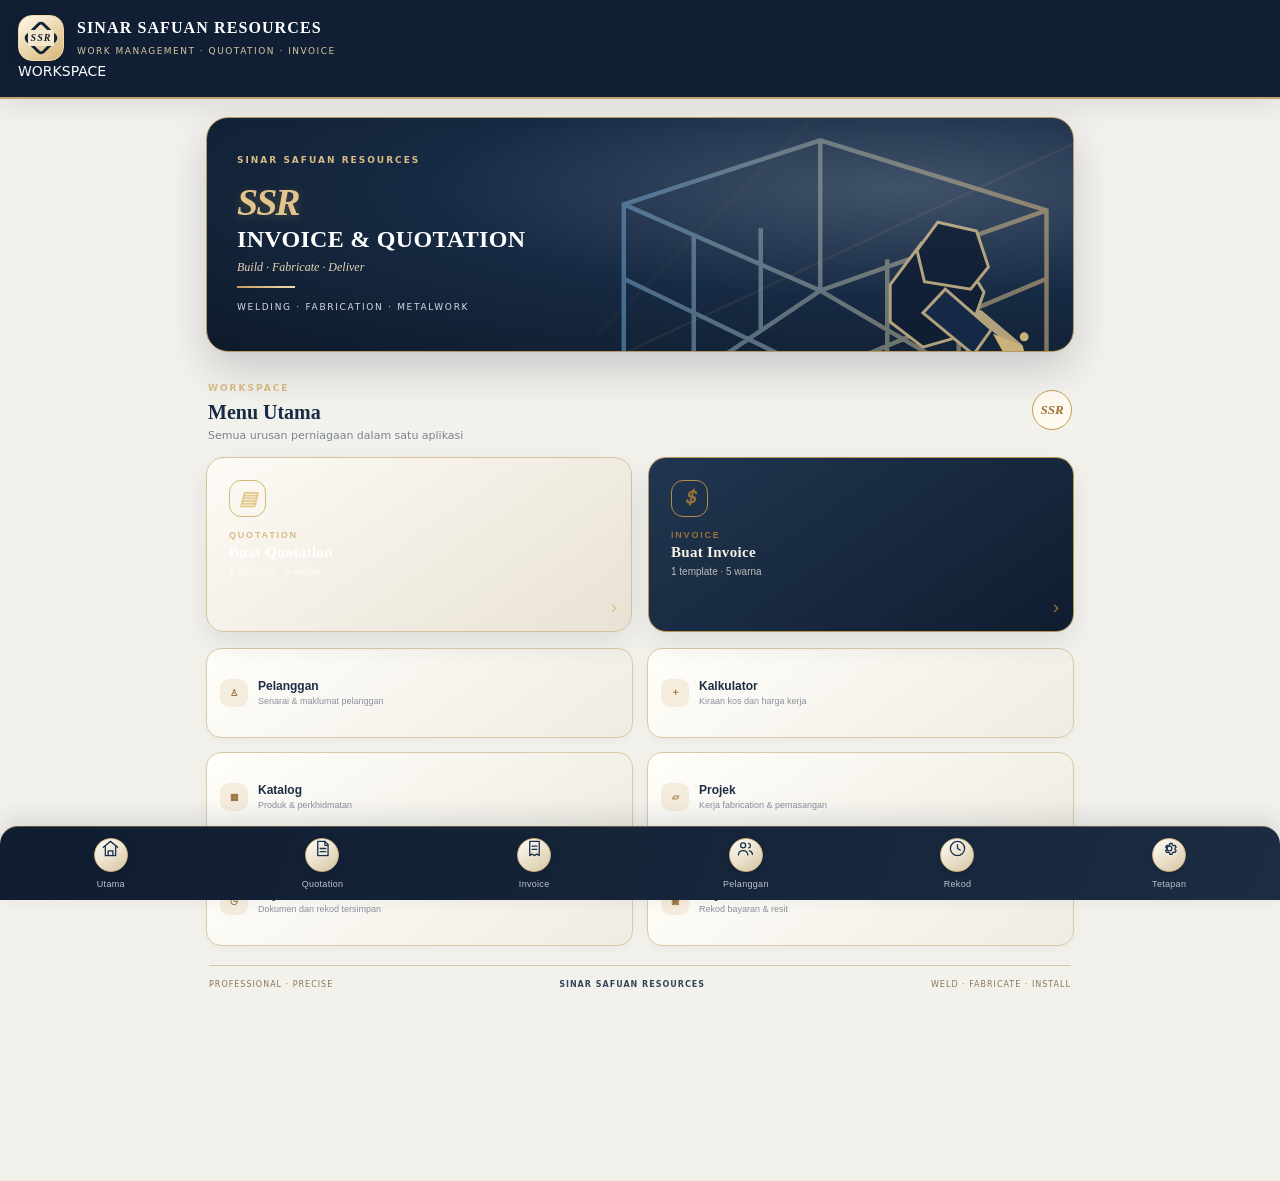
==== app/src/main/assets/index.html @ f79e3c20 "Sync customer navigation fix to Android app asset" ====
<!doctype html>
<html lang="ms"><head><meta charset="utf-8"><meta name="viewport" content="width=device-width,initial-scale=1,maximum-scale=1,user-scalable=no"><meta name="theme-color" content="#101d32"><title>Invoice / Quotation SSR</title>
<style>
:root{--navy:#101d32;--navy2:#1b2d49;--gold:#c69a58;--gold2:#e4c58f;--paper:#f6f2e9;--ink:#1e2938;--muted:#738092;--line:#e3e6eb}*{box-sizing:border-box}body{margin:0;background:#eef1f5;color:var(--ink);font:14px/1.45 system-ui,-apple-system,Segoe UI,Roboto,sans-serif}header{background:linear-gradient(125deg,#101d32,#263c5a);color:white;padding:18px 16px 20px;position:sticky;top:0;z-index:5;box-shadow:0 5px 20px #17283b22}header .brand{display:flex;align-items:center;gap:11px}.mark{width:42px;height:42px;border:1px solid #d8b77b;border-radius:12px;display:grid;place-items:center;color:#e4c58f;font-weight:900;letter-spacing:-2px;font-size:17px;box-shadow:inset 0 0 12px #d8b77b33}h1{font-size:17px;margin:0;letter-spacing:.2px}header small{color:#c7d0dc}main{max-width:900px;margin:auto;padding:16px}.tabs{display:flex;gap:8px;margin-bottom:16px}.tab{flex:1;border:1px solid #d9dee6;background:#fff;border-radius:12px;padding:12px 8px;font-weight:700;color:#566276}.tab.active{background:var(--navy);color:white;border-color:var(--navy)}.panel{background:white;border:1px solid #e2e6ec;border-radius:18px;padding:16px;margin-bottom:14px;box-shadow:0 8px 25px #1d2d4210}.panel h2{font-size:15px;margin:0 0 13px;color:var(--navy)}.grid{display:grid;grid-template-columns:repeat(2,minmax(0,1fr));gap:10px}.field{display:flex;flex-direction:column;gap:5px}.field.full{grid-column:1/-1}label{font-size:12px;color:#667387;font-weight:650}input,select,textarea{width:100%;border:1px solid #dce1e8;border-radius:10px;padding:11px 12px;background:#fbfcfd;color:#1c2736;font:inherit;outline:none;min-width:0}input:focus,select:focus,textarea:focus{border-color:var(--gold);box-shadow:0 0 0 3px #c69a5820}textarea{min-height:68px;resize:vertical}.actions{display:flex;gap:9px;flex-wrap:wrap;margin-top:14px}.btn{border:0;border-radius:11px;padding:12px 15px;font-weight:750;font:inherit;cursor:pointer}.primary{background:linear-gradient(135deg,#c69a58,#e0bd82);color:#172337}.dark{background:var(--navy);color:white}.soft{background:#eef1f5;color:#344257}.danger{background:#fff0ee;color:#a43b30}.items{display:grid;gap:8px}.item{display:grid;grid-template-columns:1.5fr .55fr .8fr auto;gap:7px;align-items:end}.item .field label{font-size:11px}.item input{padding:10px 8px}.total{display:flex;justify-content:space-between;border-top:1px solid var(--line);padding-top:12px;margin-top:12px;font-size:16px;font-weight:800}.hint{color:var(--muted);font-size:12px}.hidden{display:none!important}.preview-wrap{background:#dfe4eb;border-radius:14px;padding:12px;overflow:auto;touch-action:pan-x pan-y}.preview-tools{display:flex;gap:8px;align-items:center;justify-content:space-between;margin-bottom:10px}.paper{background:white;width:794px;max-width:none;min-height:1123px;margin:0 auto;padding:52px 48px;color:#1d2938;box-shadow:0 6px 25px #17283b25;transform-origin:top center;font-family:Arial,sans-serif}.paper .top{display:flex;justify-content:space-between;gap:20px;border-bottom:4px solid var(--gold);padding-bottom:22px}.paper .company{font-size:22px;font-weight:900;color:var(--navy);letter-spacing:.4px}.paper .sub{font-size:10px;color:#697588;line-height:1.6}.paper .doc-title{text-align:right;font-size:28px;font-weight:900;color:var(--navy);letter-spacing:1px}.paper .doc-no{font-size:11px;color:#667085;margin-top:6px}.paper .meta{display:grid;grid-template-columns:1fr 1fr;gap:20px;margin:26px 0}.paper .meta b{display:block;font-size:10px;color:#8a6a3c;text-transform:uppercase;letter-spacing:1px;margin-bottom:6px}.paper .meta div{font-size:12px;line-height:1.7}.paper table{width:100%;border-collapse:collapse;font-size:11px;margin-top:18px}.paper th{background:var(--navy);color:white;text-align:left;padding:11px 8px}.paper td{padding:11px 8px;border-bottom:1px solid #e8ebef}.paper td:nth-child(n+2),.paper th:nth-child(n+2){text-align:right}.paper .sum{width:48%;margin:18px 0 0 auto;font-size:12px}.paper .sum div{display:flex;justify-content:space-between;padding:6px 0}.paper .sum .grand{border-top:2px solid var(--gold);font-weight:900;font-size:16px;color:var(--navy);margin-top:5px;padding-top:11px}.paper .notes{margin-top:35px;font-size:10px;line-height:1.7;color:#586579}.paper .foot{margin-top:44px;border-top:1px solid #dfe3e8;padding-top:13px;display:flex;justify-content:space-between;font-size:9px;color:#7b8492}.paper .signature{margin-top:38px;font-size:11px}.paper .signature span{display:block;border-top:1px solid #9da6b2;width:180px;margin-top:35px;padding-top:7px}.smallcaps{text-transform:uppercase;letter-spacing:1px}@media(max-width:560px){main{padding:11px}.grid{grid-template-columns:1fr}.field.full{grid-column:auto}.item{grid-template-columns:1fr  .65fr .9fr auto}.paper{padding:28px 22px;min-height:980px}.paper .company{font-size:16px}.paper .doc-title{font-size:22px}.paper .meta{gap:10px}.paper table{font-size:9px}.paper th,.paper td{padding:8px 4px}.panel{padding:13px}}@media print{body{background:white}.no-print,header,main>.tabs,main>.panel:not(.preview-panel),.preview-tools{display:none!important}main{padding:0;max-width:none}.preview-wrap{padding:0;background:white;overflow:visible}.paper{box-shadow:none;max-width:none;width:210mm;min-height:297mm;margin:0;transform:none!important}.preview-panel{border:0;padding:0;margin:0;box-shadow:none}}

/* SSR 12 genuinely distinct A4 identities */
.paper{position:relative;overflow:hidden}
.paper:after{content:"SINAR SAFUAN RESOURCES";position:absolute;bottom:14px;left:0;right:0;text-align:center;font-size:8px;letter-spacing:2px;opacity:.24}
.paper .top,.paper .meta,.paper table,.paper .sum,.paper .notes,.paper .signature{position:relative;z-index:1}
.paper
.paper
.paper
.paper
.paper
.paper
.paper
.paper
.paper
.paper
.paper
.paper
.paper
.paper
.paper
.paper
.paper
.paper
.paper
.paper
.paper
.paper
.paper
.paper
.paper
.paper
.paper
.paper
.paper
.paper
.paper
.paper
.paper
.paper
.paper
.paper
.paper
.paper
.paper
.paper
.paper
.paper
.paper
.paper
.paper
.paper
.paper
.paper
.paper
.paper
.paper
.paper
.paper
.paper
.paper
.paper
.paper
.paper
.paper
.paper
.paper
.paper
.paper
.paper
.paper
.paper
.paper
.paper
.paper
.paper
@media(max-width:560px){.paper.paper.paper}


/* Reference-led SSR A4 quotation system */
.paper{background:#fffdf8;color:#17243a;padding:0 36px 30px;min-height:1123px;font-family:Georgia,'Times New Roman',serif;border:0;overflow:hidden}
.paper:after{display:none}
.paper .top{display:flex;align-items:center;justify-content:space-between;gap:18px;margin:0 -36px 0;padding:24px 36px 20px;background:var(--head,#071d38);color:#fff;border:0;border-bottom:5px solid var(--accent,#c69a45);min-height:142px}
.paper .brand-block{display:flex;align-items:center;gap:14px;min-width:0}
.paper .ssr-mark{width:94px;height:58px;display:grid;place-items:center;border:3px solid var(--accent,#c69a45);border-radius:50%;font:italic 900 31px Arial,sans-serif;color:var(--accent,#c69a45);letter-spacing:-3px;flex:none;box-shadow:inset 0 0 0 2px #ffffff25}
.paper .company{font: bold 23px Georgia,serif;letter-spacing:1.5px;color:#fff;line-height:1.05}
.paper .sub{color:#e8edf5;font:10px/1.6 Arial,sans-serif;margin-top:8px;max-width:340px}
.paper .tagline{font:italic 10px Arial,sans-serif;color:var(--accent,#c69a45);letter-spacing:1.8px;margin-top:6px}
.paper .doc-title{text-align:right;color:var(--accent,#e7c77f);font:bold 29px Georgia,serif;letter-spacing:2px}
.paper .doc-no{color:#fff;font:11px/1.8 Arial,sans-serif;margin-top:8px;text-align:right}
.paper .contact-strip{display:flex;justify-content:space-between;gap:20px;padding:13px 2px 16px;border-bottom:1px solid var(--accent,#c69a45);font:10px/1.6 Arial,sans-serif;color:#27344a}
.paper .contact-strip .slogan{font:bold italic 15px Georgia,serif;color:var(--head,#071d38);max-width:210px;text-align:right;align-self:center}
.paper .ribbon{margin:16px auto 20px;width:max-content;max-width:90%;padding:8px 38px;background:var(--head,#071d38);color:var(--accent,#e7c77f);border:2px solid var(--accent,#c69a45);border-radius:5px 22px 5px 22px;font:bold 25px Georgia,serif;letter-spacing:2px;text-align:center}
.paper .meta{display:grid;grid-template-columns:1.25fr .9fr;gap:18px;margin:0 0 18px;padding:0;border:0}
.paper .meta>div{font:12px/1.75 Georgia,serif;padding:12px 14px;border:1px solid #d9c79f;border-radius:10px;background:#fffefa;min-width:0}
.paper .meta b{display:block;margin:-12px -14px 9px;padding:8px 12px;background:var(--head,#071d38);color:white;border-radius:9px 9px 0 0;font:bold 13px Georgia,serif;letter-spacing:.3px;text-transform:none}
.paper .meta .doc-meta b{background:var(--head,#071d38)}
.paper table{margin:0;width:100%;border-collapse:collapse;font:11px Georgia,serif;border:1px solid #9da6b2}
.paper th{background:var(--head,#071d38);color:#fff;padding:10px 7px;text-align:center;font:bold 12px Georgia,serif;border-right:1px solid var(--accent,#c69a45)}
.paper td{padding:10px 7px;border:1px solid #c9cbd0;color:#17243a}
.paper td:first-child{text-align:center;width:7%}
.paper td:nth-child(2){text-align:left;width:42%}
.paper td:nth-child(n+3){text-align:right}
.paper tbody tr:nth-child(even){background:#f5f0e6}
.paper .sum{width:43%;margin:14px 0 0 auto;padding:0;border:1px solid var(--accent,#c69a45);border-radius:8px;overflow:hidden;font:12px Georgia,serif}
.paper .sum div{padding:6px 12px;display:flex;justify-content:space-between;background:var(--head,#071d38);color:#fff;border-bottom:1px solid #ffffff30}
.paper .sum .grand{margin:0;padding:10px 12px;background:linear-gradient(100deg,var(--accent,#c69a45),#f5dfa5);color:#17243a!important;border:0;font:bold 17px Georgia,serif}
.paper .notes{margin-top:22px;padding-top:10px;border-top:2px solid var(--accent,#c69a45);font:11px/1.65 Georgia,serif;color:#263246}
.paper .notes b{display:block;background:var(--head,#071d38);color:#fff;padding:7px 12px;border-radius:8px 24px 0 0;width:max-content;max-width:100%;margin-bottom:8px;font: bold 13px Georgia,serif}
.paper .sign-row{display:grid;grid-template-columns:1fr 1fr;gap:80px;margin-top:28px;font:bold 12px Georgia,serif}
.paper .sign-row>div{padding-top:5px}
.paper .sign-line{border-top:1px solid #6f7783;margin-top:38px;padding-top:7px;font:10px Arial,sans-serif}
.paper .signature{display:none}
.paper .foot{margin:28px -36px -30px;padding:22px 36px 18px;background:var(--head,#071d38);color:#fff;border-top:6px solid var(--accent,#c69a45);font:italic 11px Georgia,serif;text-align:center;display:block}
.paper .foot span{display:block}
.paper
.paper
.paper
.paper
.paper
.paper
.paper
.paper
.paper
.paper
.paper
.paper
.paper
.paper
.paper
.paper
.paper
.paper
@media(max-width:560px){.paper{padding:0 22px 24px}.paper .top{margin:0 -22px;padding:20px 22px;gap:10px;min-height:125px}.paper .ssr-mark{width:66px;height:44px;font-size:23px}.paper .company{font-size:17px}.paper .doc-title{font-size:21px}.paper .doc-no{font-size:9px}.paper .contact-strip{font-size:9px}.paper .contact-strip .slogan{font-size:12px}.paper .ribbon{font-size:20px;padding:7px 20px}.paper .meta{grid-template-columns:1fr 1fr;gap:8px}.paper .meta>div{font-size:10px;padding:9px}.paper .meta b{margin:-9px -9px 7px;padding:7px;font-size:11px}.paper table{font-size:9px}.paper th{font-size:10px;padding:7px 3px}.paper td{padding:7px 3px}.paper .sum{width:58%;font-size:10px}.paper .sum .grand{font-size:14px}.paper .notes{font-size:9px}.paper .sign-row{gap:25px;font-size:10px}.paper .foot{margin:22px -22px -24px;padding:18px 22px}}
\n
/* 12 distinct professional quotation and invoice compositions */
.paper
.paper
.paper
.paper
.paper
.paper
.paper
.paper
.paper
.paper
.paper
.paper
.paper
.paper
.paper
.paper
.paper
.paper
.paper
.paper
.paper
.paper
.paper
.paper
.paper
.paper
.paper
.paper
.paper
.paper
.paper
.paper
.paper
.paper
.paper
.paper
.paper
.paper
.paper
.paper
.paper
.paper
.paper
.paper
.paper
.paper
.paper
.paper
.paper
.paper
.paper
.paper
.paper
.paper
.paper
.paper
.paper
.paper
.paper
.paper
.paper
.paper
.paper
.paper
.paper
.paper
.paper
.paper
.paper
.paper
.paper
@media(max-width:560px){
.paper
.paper
.paper
.paper
.paper
}

/* Preview A4: full-page fit and fullscreen inspection */\n.preview-wrap{height:min(68vh,760px);min-height:340px;overflow:auto;overscroll-behavior:contain;display:block}\n.preview-panel.is-fullscreen{position:fixed;inset:0;z-index:1000;margin:0;border-radius:0;padding:12px;display:flex;flex-direction:column;overflow:hidden;background:#f7f8fa}\n.preview-panel.is-fullscreen .preview-tools{flex:none;gap:6px;flex-wrap:wrap}\n.preview-panel.is-fullscreen .preview-wrap{height:auto;min-height:0;max-height:none;flex:1;width:100%;border-radius:10px}\n.preview-panel.is-fullscreen .actions{flex:none}\n@media(max-width:560px){.preview-wrap{height:62vh;min-height:300px;padding:8px}.preview-panel.is-fullscreen{padding:8px}.preview-panel.is-fullscreen .preview-tools{font-size:11px}.preview-panel.is-fullscreen .preview-tools .btn{padding:9px 10px;font-size:12px}}\n
/* SSR premium reference composition — three visual families, twelve refined variants */
.paper{--ink:#14233d;--muted:#66748a;--accent:#c49a55;--head:#0b2142;--pale:#f1f4f8;background:#fff;color:var(--ink);width:794px;min-height:1123px;padding:0 34px 24px;border:0;border-radius:0;box-shadow:0 10px 32px #0b1d351c;font-family:Arial,Helvetica,sans-serif;overflow:hidden;position:relative}
.paper:after{display:none}
.paper .doc-head{margin:0 -34px;padding:28px 34px 20px;min-height:190px;background:var(--head);color:#fff;display:grid;grid-template-columns:1.5fr 1fr .55fr;gap:18px;align-items:center;position:relative;overflow:hidden;border-bottom:5px solid var(--accent)}
.paper .doc-head:after{content:"";position:absolute;right:-50px;top:-90px;width:300px;height:300px;border:1px solid color-mix(in srgb,var(--accent) 55%,transparent);transform:rotate(35deg);box-shadow:0 0 0 18px #ffffff08,0 0 0 38px #ffffff06}
.paper .head-brand{display:flex;align-items:center;gap:13px;min-width:0;position:relative;z-index:1}
.paper .doc-logo,.paper .doc-logo-fallback{width:68px;height:68px;object-fit:contain;flex:none;border:2px solid var(--accent);padding:5px;border-radius:12px;background:#ffffff0d}
.paper .doc-logo-fallback{display:grid;place-items:center;color:var(--accent);font:bold italic 25px Georgia,serif;letter-spacing:-2px}
.paper .brand-copy{min-width:0}.paper .company-name{font:bold 21px/1.12 Georgia,serif;letter-spacing:.7px;color:#fff}
.paper .company-reg{font:9px Arial,sans-serif;letter-spacing:1.1px;color:#d8e0eb;margin-top:7px}
.paper .brand-motto{font:bold 8px Arial,sans-serif;letter-spacing:1.6px;color:var(--accent);margin-top:8px}
.paper .head-contact{font:9px/1.8 Arial,sans-serif;color:#f2f4f7;position:relative;z-index:1;overflow-wrap:anywhere}
.paper .head-promise{font:9px/1.8 Arial,sans-serif;letter-spacing:2px;color:var(--accent);text-align:right;position:relative;z-index:1}
.paper .head-promise b{font:bold 15px Georgia,serif;letter-spacing:2px;color:#fff}
.paper .doc-intro{display:grid;grid-template-columns:1fr 1fr;gap:18px;align-items:end;padding:25px 0 18px;border-bottom:1px solid #d9dee6}
.paper .intro-title h1{font:bold 32px/1 Georgia,serif;letter-spacing:2px;color:var(--head);margin:0}
.paper .intro-sub{font:8px Arial,sans-serif;letter-spacing:1.3px;color:var(--muted);margin-top:9px}
.paper .doc-meta{display:grid;grid-template-columns:1fr 1fr;gap:9px 14px}
.paper .doc-meta div{display:flex;gap:7px;justify-content:space-between;border-bottom:1px solid #e4e7ec;padding-bottom:4px;font:9px Arial,sans-serif}
.paper .doc-meta span{font-size:8px;letter-spacing:.7px;color:var(--muted)}
.paper .doc-meta b{font-size:9px;color:var(--ink);text-align:right}
.paper .bill-project{display:grid;grid-template-columns:1.1fr .9fr;gap:13px;margin:17px 0}
.paper .bill-card,.paper .project-card{background:var(--pale);padding:13px 15px;min-height:114px;border:1px solid #e4e8ed;border-radius:5px;font:10px/1.65 Arial,sans-serif;color:#354257}
.paper .section-kicker{font:bold 9px Arial,sans-serif;letter-spacing:1.6px;color:var(--accent);margin-bottom:8px}
.paper .customer-name,.paper .project-card>b{display:block;color:var(--head);font:bold 12px Arial,sans-serif;margin-bottom:3px}
.paper .customer-phone{margin-top:4px}
.paper .items-table{width:100%;border-collapse:collapse;margin:0;font:9px Arial,sans-serif;border:1px solid #d8dee7}
.paper .items-table th{background:var(--head);color:#fff;padding:11px 7px;text-align:center;font:bold 8px Arial,sans-serif;letter-spacing:.35px;border-right:1px solid #ffffff25}
.paper .items-table th:nth-child(2){text-align:left}
.paper .items-table td{padding:10px 7px;border-bottom:1px solid #e3e7ed;color:#26354a}
.paper .items-table tbody tr:nth-child(even){background:var(--pale)}
.paper .items-table .num,.paper .items-table .qty,.paper .items-table .unit{text-align:center}
.paper .items-table .desc{text-align:left}
.paper .items-table .price,.paper .items-table .amount{text-align:right;white-space:nowrap}
.paper .lower-grid{display:grid;grid-template-columns:1.1fr .9fr;gap:25px;margin-top:20px;align-items:start}
.paper .terms-block{font:9px/1.7 Arial,sans-serif;color:#475469}
.paper .payment-info{margin-top:17px;padding-top:10px;border-top:1px solid #dce1e8;display:grid;gap:4px;font:8px/1.6 Arial,sans-serif;overflow-wrap:anywhere}
.paper .payment-info b{font-size:8px;letter-spacing:1.2px;color:var(--head)}
.paper .totals-block{border:1px solid #e1e5eb;padding:10px 12px;background:#fff}
.paper .total-line{display:flex;justify-content:space-between;gap:8px;padding:6px 0;border-bottom:1px solid #edf0f3;font:9px Arial,sans-serif;color:#48566a}
.paper .total-line b{color:var(--ink);white-space:nowrap}
.paper .grand-line{margin:8px -12px 6px;padding:12px;background:var(--accent);color:var(--head);display:flex;justify-content:space-between;align-items:center;gap:8px;font:bold 10px Arial,sans-serif;letter-spacing:.5px}
.paper .grand-line b{font:bold 15px Georgia,serif;white-space:nowrap}
.paper .signature-footer{display:flex;justify-content:space-between;align-items:end;gap:25px;margin-top:26px;padding:13px 0 15px;border-top:1px solid #dfe4eb}
.paper .thankyou{font:italic 18px Georgia,serif;color:var(--head);max-width:55%}
.paper .prepared{width:190px;text-align:center;font:8px Arial,sans-serif;color:#526075}
.paper .prepared>span{display:block;text-align:left;font-size:8px;letter-spacing:1px;color:var(--muted)}
.paper .signature-image{display:block;max-width:105px;max-height:38px;object-fit:contain;margin:3px auto -3px}
.paper .signature-rule{border-top:1px solid #7c8797;margin-top:30px}
.paper .prepared>b{display:block;color:var(--head);margin-top:6px;font-size:9px}
.paper .prepared small{display:block;margin-top:3px}
.paper .doc-footer{margin:0 -34px -24px;padding:15px 34px;background:var(--head);border-top:4px solid var(--accent);display:flex;justify-content:space-between;gap:10px;color:#f3f4f6;font:8px Arial,sans-serif;letter-spacing:.4px}
.paper .doc-footer b{color:var(--accent);letter-spacing:1.2px}
.paper
.paper
.paper
.paper
.paper
.paper
.paper
.paper
.paper
.paper
.paper
.paper
.paper
.paper
.paper
.paper
.paper
.paper
.paper
.paper
.paper
.paper
.paper
.paper
.paper
.paper
.paper
.paper
.paper
.paper
.paper
.paper
.paper
.paper
.paper
.paper
.paper
.paper
.paper
.paper
.paper
.paper
.paper
.paper
.paper
.paper
.paper
.paper
.paper
.paper
.paper
.paper
.paper
.paper
.paper
.paper
@media(max-width:560px){.paper{width:794px;transform-origin:top left}.paper .doc-head{grid-template-columns:1.5fr 1fr .55fr;gap:12px;padding-left:25px;padding-right:25px}.paper .company-name{font-size:19px}.paper .doc-meta{gap:7px}.paper .doc-intro{grid-template-columns:1fr 1fr}.paper .bill-project{grid-template-columns:1.1fr .9fr}.paper .lower-grid{grid-template-columns:1.1fr .9fr}}


/* SSR welding & fabrication luxury collection — 12 real selectable A4 templates */
.paper{--head:#081b34;--accent:#d4ad68;--pale:#edf2f8}
.paper .doc-head{background-color:var(--head);background-image:linear-gradient(128deg,transparent 0 63%,#ffffff0b 63% 65%,transparent 65%),radial-gradient(circle at 91% 76%,#f6c66a40 0 2px,transparent 3px),radial-gradient(circle at 88% 72%,#f6c66a35 0 1px,transparent 2px);border-bottom:5px solid var(--accent)}
.paper .doc-head:after{content:"";position:absolute;right:-30px;top:-80px;width:250px;height:250px;border:2px solid color-mix(in srgb,var(--accent) 70%,transparent);border-radius:50%;box-shadow:0 0 0 14px #ffffff08,0 0 0 30px #ffffff05}
.paper .head-promise{font-size:8px;line-height:1.8}
.paper .head-promise:after{content:"✦  ARC  •  STEEL  •  STRUCTURE";display:block;margin-top:12px;font-size:7px;letter-spacing:1px;color:var(--accent)}
.paper .intro-title h1{letter-spacing:2.8px}
.paper .section-kicker{letter-spacing:1.7px}
.paper .bill-card,.paper .project-card{border-radius:2px 12px 2px 12px;border-color:color-mix(in srgb,var(--accent) 48%,#dfe4eb)}
.paper .items-table th{letter-spacing:.6px}
.paper .grand-line{background:linear-gradient(100deg,var(--accent),color-mix(in srgb,var(--accent) 55%,white))}
.paper .doc-footer{background:linear-gradient(110deg,var(--head),color-mix(in srgb,var(--head) 80%,#52657c));}
.paper
.paper
.paper
.paper
.paper
.paper
.paper
.paper
.paper
.paper
.paper
.paper
.paper
.paper
.paper
.paper
.paper
.paper
.paper
.paper
.paper
.paper
.paper
.paper
.paper
.paper
.paper
.paper
.paper
.paper
.paper
.paper
.paper
.paper
.paper
.paper
.paper
.paper
.paper
.paper
.paper
.paper
.paper
.paper
.paper
.paper
.paper
.paper
.paper
.paper
.paper
.paper
.paper
.paper
.paper
.paper
.paper
.paper
.paper
.paper
.paper
@media(max-width:560px){.paper .head-promise:after{font-size:6px;letter-spacing:.4px}.paper .doc-head:after{right:-105px}}


/* Invoice-specific 12 layouts: independent from quotation template styles */
.paper.invoice-template-1{--head:#102747;--accent:#c69a45}.paper.invoice-template-1 .doc-head{border-bottom:6px solid #c69a45;padding-bottom:20px}.paper.invoice-template-1 .doc-intro{display:grid;grid-template-columns:1fr 1fr;align-items:center;background:#f4f0e7;padding:18px;margin-top:16px}.paper.invoice-template-1 .intro-title h1{color:#102747}
.paper.invoice-template-2{--head:#174c3d;--accent:#9ebd9f}.paper.invoice-template-2 .doc-head{background:#eaf3ed;padding:22px;border-left:12px solid #26705b}.paper.invoice-template-2 .doc-intro{border-bottom:3px solid #26705b;padding:16px 0}.paper.invoice-template-2 .items-table th{background:#26705b}
.paper.invoice-template-3{--head:#163b68;--accent:#75b7e8}.paper.invoice-template-3 .doc-head{display:grid;grid-template-columns:1fr 1fr;background:#163b68;padding:22px}.paper.invoice-template-3 .head-promise{display:none}.paper.invoice-template-3 .doc-intro{border-left:7px solid #2865a8;padding:14px 18px}.paper.invoice-template-3 .items-table th{background:#2865a8}
.paper.invoice-template-4{--head:#64263a;--accent:#d6a4a9}.paper.invoice-template-4 .doc-head{border-top:5px double #8c3448;border-bottom:5px double #8c3448;padding:18px 0}.paper.invoice-template-4 .doc-intro h1{font-family:Georgia,serif;letter-spacing:4px}.paper.invoice-template-4 .items-table th{background:#76283d}
.paper.invoice-template-5{--head:#42285f;--accent:#c5a4e8}.paper.invoice-template-5 .doc-head{background:#f0eafa;border-radius:0 30px 0 30px;padding:24px}.paper.invoice-template-5 .doc-intro{display:flex;justify-content:space-between;align-items:center;margin:20px 0}.paper.invoice-template-5 .items-table th{background:#7652a4}
.paper.invoice-template-6{--head:#075b63;--accent:#65c4c4}.paper.invoice-template-6 .doc-head{border-left:14px solid #16818a;padding:8px 18px}.paper.invoice-template-6 .bill-project{grid-template-columns:1fr;margin:18px 0}.paper.invoice-template-6 .items-table th{background:#075b63}
.paper.invoice-template-7{--head:#303944;--accent:#aeb8c4}.paper.invoice-template-7 .doc-head{border-bottom:1px solid #59616d;padding-bottom:14px}.paper.invoice-template-7 .doc-intro{display:flex;justify-content:space-between;align-items:center;border-bottom:1px solid #aeb8c4;padding:14px 0}.paper.invoice-template-7 .items-table th{background:#59616d}
.paper.invoice-template-8{--head:#813e27;--accent:#d89b70}.paper.invoice-template-8 .doc-head{background:#f8e9e0;padding:22px;border-bottom:8px solid #b65e37}.paper.invoice-template-8 .intro-title h1{display:inline-block;background:#b65e37;color:white;padding:10px 18px}.paper.invoice-template-8 .items-table th{background:#813e27}
.paper.invoice-template-9{--head:#344d67;--accent:#9db4c9}.paper.invoice-template-9 .doc-head{border-top:14px solid #344d67;padding-top:16px}.paper.invoice-template-9 .bill-project>div{background:#eef3f7;padding:16px;border:1px solid #9db4c9}.paper.invoice-template-9 .items-table th{background:#526b83}
.paper.invoice-template-10{--head:#101722;--accent:#d6ad58}.paper.invoice-template-10 .doc-head{background:#101722;padding:24px;border-bottom:6px solid #d6ad58}.paper.invoice-template-10 .doc-intro{background:#f5efdf;padding:18px;margin-top:14px}.paper.invoice-template-10 .items-table th{background:#101722;border-bottom:3px solid #d6ad58}
.paper.invoice-template-11{--head:#294b32;--accent:#9cbd83}.paper.invoice-template-11 .doc-head{display:flex;flex-direction:row-reverse;background:#edf4e9;padding:20px;border-bottom:7px solid #4d7a48}.paper.invoice-template-11 .head-promise{display:none}.paper.invoice-template-11 .doc-intro{display:flex;justify-content:space-between;align-items:center}.paper.invoice-template-11 .items-table th{background:#315832}
.paper.invoice-template-12{--head:#842b32;--accent:#e4a6a2}.paper.invoice-template-12 .doc-head{background:#842b32;padding:22px;border-bottom:8px solid #e4a6a2}.paper.invoice-template-12 .doc-intro{border:1px solid #e4a6a2;padding:16px;margin-top:14px}.paper.invoice-template-12 .items-table th{background:#842b32}
.paper.invoice-template-1 .intro-title h1,.paper.invoice-template-2 .intro-title h1,.paper.invoice-template-3 .intro-title h1,.paper.invoice-template-4 .intro-title h1,.paper.invoice-template-5 .intro-title h1,.paper.invoice-template-6 .intro-title h1,.paper.invoice-template-7 .intro-title h1,.paper.invoice-template-9 .intro-title h1,.paper.invoice-template-10 .intro-title h1,.paper.invoice-template-11 .intro-title h1,.paper.invoice-template-12 .intro-title h1{color:var(--head)}

/* SSR Luxury Industrial app shell */
:root{--navy:#101d32;--navy2:#172a45;--gold:#c69a58;--gold-hi:#ead3a5;--ivory:#f5f1e8;--ink:#182437;--muted:#8792a1}
body{background:#f3f1ec;color:var(--ink);padding-bottom:86px}
header{background:linear-gradient(112deg,#0b1729 0%,#142b49 62%,#203955 100%);padding:15px 18px 16px;border-bottom:1px solid #c69a5866;box-shadow:0 8px 28px #0b17292b}
header .brand{gap:13px}.mark{width:48px;height:48px;border:1px solid #d5b475;border-radius:15px;color:#f0d9a9;font-family:Georgia,serif;font-style:italic;font-size:18px;letter-spacing:-2px;background:linear-gradient(145deg,#263d5a,#0b1729);box-shadow:inset 0 0 16px #e2c68b20,0 4px 12px #0003}
header h1{font-family:Georgia,serif;letter-spacing:1.1px;font-size:16px}header small{font-size:9px;letter-spacing:1.5px;color:#d9c69f}
main{max-width:900px;padding:18px 16px 105px}
.tabs{display:none}
.panel{border:1px solid #e7e0d3;border-radius:17px;background:#fffefa;box-shadow:0 8px 24px #1a2a3d0b;padding:17px;margin-bottom:13px}
.panel h2{font-size:14px;letter-spacing:.2px;color:#172b45}
.btn{border-radius:12px;font-weight:700;letter-spacing:.1px}.primary{background:linear-gradient(135deg,#b98945,#e5c88f);color:#172337;box-shadow:0 5px 12px #a57a3b25}.dark{background:#142943;color:#f8f3e8}
input,select,textarea{border-radius:11px;background:#fffefa;border-color:#e3dfd6}
.dashboard-screen{display:block;animation:dashIn .35s ease both}
@keyframes dashIn{from{opacity:0;transform:translateY(7px)}to{opacity:1;transform:translateY(0)}}
.dash-hero{position:relative;min-height:205px;overflow:hidden;border-radius:22px;padding:23px 22px;background:radial-gradient(ellipse at 88% 20%,#49617a 0%,transparent 36%),linear-gradient(120deg,#09172a,#142b47 64%,#1d3651);color:#fff;box-shadow:0 14px 30px #1429432b;border:1px solid #c69a5877}
.hero-copy{position:relative;z-index:2}.eyebrow{font-size:9px;letter-spacing:2px;font-weight:800;color:#d9bd85}.hero-mark{font:italic 900 31px Georgia,serif;color:#e3c58b;letter-spacing:-2px;margin:11px 0 3px;text-shadow:0 2px 12px #e1bd6b45}.hero-copy h2{font:700 19px/1.05 Georgia,serif;letter-spacing:1.4px;margin:0;color:#fff}.hero-copy p{font:italic 12px Georgia,serif;color:#e5d4b4;margin:8px 0}.hero-rule{display:block;width:58px;height:2px;background:linear-gradient(90deg,#c69a58,#f0dfb7);margin:11px 0 7px}.hero-copy small{font-size:9px;letter-spacing:1.7px;color:#d5dce5}
.hero-art{position:absolute;right:0;top:0;width:48%;height:100%;opacity:.8;background:linear-gradient(135deg,transparent 30%,#c69a5810 30.5%,transparent 31%),linear-gradient(155deg,transparent 54%,#d6b77a22 54.5%,transparent 55%)}
.arc{position:absolute;border:1px solid #d8b87566;transform:skewY(-25deg) rotate(-18deg);border-radius:7px}.arc-one{width:180px;height:105px;right:3px;top:40px}.arc-two{width:135px;height:75px;right:25px;top:68px;border-color:#e6d2a044}.steel-line{position:absolute;width:210px;height:2px;background:linear-gradient(90deg,transparent,#d7b675,transparent);right:-15px;top:120px;transform:rotate(-30deg);box-shadow:0 0 15px #d7b67577}.spark{position:absolute;width:6px;height:6px;background:#fff0c5;border-radius:50%;right:72px;top:92px;box-shadow:0 0 8px 4px #e3bb6c,0 0 28px 10px #c69a5855}
.dash-heading{display:flex;align-items:center;justify-content:space-between;margin:24px 2px 13px}.dash-heading h2{font:700 20px Georgia,serif;margin:4px 0;color:#172b45}.dash-heading p{margin:0;color:#788393;font-size:11px}.live-mark{width:40px;height:40px;border-radius:50%;display:grid;place-items:center;border:1px solid #c69a58;color:#9c733b;font:italic 900 13px Georgia,serif;background:#fffaf0}
.primary-actions{display:grid;grid-template-columns:1fr 1fr;gap:12px}
.action-card{position:relative;text-align:left;border-radius:18px;min-height:158px;padding:17px 15px;border:1px solid #c69a5870;overflow:hidden;display:flex;flex-direction:column;align-items:flex-start;justify-content:flex-start;box-shadow:0 8px 20px #10243b17;cursor:pointer}
.quote-card{background:linear-gradient(145deg,#142c49,#0b192b);color:#fff}.invoice-card{background:linear-gradient(145deg,#fdfbf6,#eee6d7);color:#18283d;border-color:#c8a56e}
.action-icon{width:37px;height:37px;border:1px solid #d6b675;border-radius:12px;display:grid;place-items:center;color:#e5c98e;font:italic 900 19px Georgia,serif;margin-bottom:13px}.invoice-card .action-icon{color:#9b7137;border-color:#b78b4c}
.action-label{font-size:9px;letter-spacing:1.8px;font-weight:800;color:#d7bb83}.invoice-card .action-label{color:#99703a}.action-card strong{font:700 15px Georgia,serif;margin-top:4px}.action-card small{font-size:10px;margin-top:5px;opacity:.72}.action-arrow{position:absolute;right:14px;bottom:13px;color:#e2c17f;font-size:19px}.invoice-card .action-arrow{color:#9b7137}
.quick-grid{display:grid;grid-template-columns:1fr 1fr;gap:10px;margin-top:16px}.quick-card{min-height:90px;text-align:left;padding:13px;border-radius:15px;border:1px solid #e5dfd2;background:#fffefa;box-shadow:0 5px 15px #1a2a3d08;display:grid;grid-template-columns:29px 1fr;column-gap:9px;align-content:center;cursor:pointer;color:#1c2e46}.quick-icon{grid-row:span 2;width:28px;height:28px;border-radius:9px;background:#f4ecdd;color:#98713c;display:grid;place-items:center;font:700 9px Georgia,serif}.quick-card b{font-size:12px}.quick-card small{font-size:9px;color:#89919c;margin-top:3px}
.dash-footer{display:flex;justify-content:space-between;gap:8px;flex-wrap:wrap;margin:19px 3px 0;padding-top:13px;border-top:1px solid #d9c7a4;color:#8b7859;font-size:8px;letter-spacing:1px}.dash-footer b{color:#34465b}
.bottom-nav{position:fixed;z-index:20;bottom:0;left:0;right:0;display:grid;grid-template-columns:repeat(4,1fr);padding:9px 8px max(9px,env(safe-area-inset-bottom));background:#101d32f5;border-top:1px solid #c69a5877;box-shadow:0 -8px 25px #10243b20;backdrop-filter:blur(16px)}
.nav-item{border:0;background:transparent;color:#b9c2ce;display:flex;flex-direction:column;align-items:center;gap:3px;padding:3px 2px;cursor:pointer}.nav-item span{font-size:20px;line-height:22px}.nav-item small{font-size:9px;letter-spacing:.3px}.nav-item.active{color:#e6c88c}.nav-item.active span{filter:drop-shadow(0 0 5px #c69a5877)}
@media(max-width:560px){main{padding:13px 12px 105px}.dash-hero{min-height:190px;padding:19px 17px}.hero-copy h2{font-size:17px}.hero-mark{font-size:28px}.hero-art{width:43%}.arc-one{width:135px;height:90px;right:-5px}.arc-two{width:110px;height:65px;right:8px}.primary-actions{gap:9px}.action-card{min-height:148px;padding:14px 12px}.action-card strong{font-size:13px}.quick-grid{gap:8px}.quick-card{padding:11px;min-height:85px}.dash-footer{font-size:7px}}
@media(min-width:700px){.dash-hero{min-height:235px;padding:30px}.hero-copy h2{font-size:24px}.hero-mark{font-size:38px}.hero-art{width:55%}.primary-actions{gap:16px}.action-card{min-height:175px;padding:22px}.quick-grid{gap:14px}}

/* SSR usability rebuild */
body{background:#f3f1ec;color:#18263a}header{background:#111f35;border-bottom:2px solid #c6a36c;box-shadow:0 8px 24px #101d3218}
.mark{width:46px;height:46px;border-radius:14px;background:linear-gradient(145deg,#fff8e8,#d7b778);color:#14233a;border:1px solid #f0d9a7;box-shadow:0 5px 14px #0002;font-size:0;position:relative}
.mark:before{content:"";position:absolute;width:20px;height:20px;border:3px solid #14233a;border-radius:5px;transform:rotate(45deg)}
.mark:after{content:"SSR";position:absolute;font-size:10px;letter-spacing:1px;font-weight:900;background:#f5e8ca;padding:1px 3px}
.panel{border:1px solid #e7e1d6;box-shadow:0 8px 24px #18263a0b;border-radius:16px}
#form>.panel{margin-bottom:14px}
#form .panel h2,#settings h2,#payments h2{font-size:14px;letter-spacing:.02em;color:#172942}
.field label{font-size:12px;color:#667080}
input,select,textarea{border-radius:9px;background:#fff;border-color:#d9dce1;min-height:44px}
.btn{border-radius:9px;font-weight:700}
.bottom-nav{grid-template-columns:repeat(6,1fr);padding:8px 5px calc(8px + env(safe-area-inset-bottom));}
.bottom-nav .nav-item{font-size:11px}
.bottom-nav .nav-item span{font-size:0;width:22px;height:22px;display:block;position:relative;margin:0 auto 4px}
.bottom-nav .nav-item span:before{font-size:19px;line-height:22px;display:block;color:currentColor}
.bottom-nav .nav-item:nth-child(1) span:before{content:"⌂"}
.bottom-nav .nav-item:nth-child(2) span:before{content:"▤"}
.bottom-nav .nav-item:nth-child(3) span:before{content:"▣"}
.bottom-nav .nav-item:nth-child(4) span:before{content:"◷"}
.bottom-nav .nav-item:nth-child(5) span:before{content:"⚙"}
#settings,#payments{padding-bottom:90px}
#settings .panel,#payments .panel{margin:12px 0}
#settings .panel h2,#payments .panel h2{padding-bottom:10px;border-bottom:1px solid #eee8dd}
#preview.preview-fullscreen{position:fixed;inset:0;z-index:10000;background:#e9e6df;overflow:auto;width:100vw;height:100dvh;padding:10px 10px calc(12px + env(safe-area-inset-bottom));border:0;border-radius:0;box-shadow:none}
#preview.preview-fullscreen .preview-panel{min-height:100%;display:flex;flex-direction:column;background:transparent;padding:0}
#preview.preview-fullscreen .preview-tools{display:flex!important;align-items:center;justify-content:space-between;gap:6px;flex-wrap:wrap;background:#fff;border:1px solid #e1d9cc;border-radius:12px;padding:8px;position:sticky;top:0;z-index:2}
#preview.preview-fullscreen .preview-tools .hint{display:none}
#preview.preview-fullscreen .preview-tools>div{display:flex;gap:5px;flex-wrap:wrap}
#preview.preview-fullscreen .preview-tools .btn{padding:9px 11px}
#preview.preview-fullscreen .preview-wrap{flex:1;min-height:0;height:calc(100dvh - 125px);overflow:auto;display:flex;align-items:flex-start;justify-content:center;padding:8px 0;background:transparent;touch-action:none;overscroll-behavior:contain}
#preview.preview-fullscreen .paper{flex:0 0 auto;transform-origin:top center;box-shadow:0 8px 28px #17263a22}
#preview.preview-fullscreen .actions{position:sticky;bottom:0;background:#f7f5f0;padding:8px 0;z-index:2}
#preview.preview-fullscreen .actions .btn{flex:1}
#preview:not(.preview-fullscreen) .preview-tools{display:none}
#preview:not(.preview-fullscreen) .preview-wrap{display:flex;justify-content:center;overflow:hidden;min-height:65vh}
#preview:not(.preview-fullscreen) .paper{transform-origin:top center}
@media(max-width:600px){main{padding:12px 12px 90px}.dashboard-screen{padding-bottom:10px}.bottom-nav{left:0;right:0}.grid{gap:9px}#preview.preview-fullscreen{padding:8px 7px calc(8px + env(safe-area-inset-bottom))}}


/* Twelve visibly different industrial document compositions */
:is(
:is(
:is(
:is(
:is(
:is(
:is(
:is(
:is(
:is(
:is(
:is(
:is(
:is(
:is(
:is(
:is(
:is(
:is(
:is(
:is(
:is(
:is(
:is(
:is(
:is(
:is(
:is(
:is(
:is(
:is(
:is(
:is(
:is(
:is(
:is(
:is(
:is(
:is(
:is(
:is(
:is(
:is(
:is(
:is(
:is(
:is(
:is(
:is(
:is(
:is(
:is(
:is(
:is(
:is(
:is(
:is(
:is(
:is(
:is(
:is(
:is(
:is(
.payment-qr-block{display:flex;align-items:center;gap:12px;margin-top:12px;padding-top:10px;border-top:1px solid #d9d1c4}
.payment-qr-block img{width:88px;height:88px;object-fit:contain;background:#fff;padding:4px;border:1px solid #ddd;border-radius:5px}
.payment-qr-block b{display:block;font-size:9px;letter-spacing:1px}
.payment-qr-block small{font-size:8px;opacity:.75}


/* SSR premium steelwork visual system */
:root{--ssr-navy:#12233b;--ssr-gold:#c7a46a;--ssr-ivory:#f4f0e8;--ssr-steel:#718094}
body{background:linear-gradient(145deg,#f7f5f0,#e9edf1);color:#1b2a3d}
header{background:linear-gradient(115deg,#0e1d31,#253c58);border-bottom:1px solid #c6a36d}
.mark{background:linear-gradient(145deg,#fff,#d6c29c);box-shadow:inset 1px 1px 4px #fff,0 3px 12px #0003;color:#12233b;border:1px solid #ead6ae}
.dash-hero{background:linear-gradient(110deg,#101e31ed,#172b43e8);border:1px solid #b9955f;box-shadow:0 15px 36px #172a401c}
.action-card{border:1px solid #d4c4a5;box-shadow:0 8px 22px #16283e13;background:linear-gradient(145deg,#fff,#f1eee7)}
.action-icon,.nav-item span,.quick-card .quick-icon{display:grid;place-items:center;border:1px solid #e1c58e;background:linear-gradient(145deg,#fff,#d9c49a);color:#152842;box-shadow:inset 1px 1px 3px #fff,0 3px 9px #18283a25;border-radius:12px;text-shadow:0 1px #fff}
.bottom-nav{grid-template-columns:repeat(6,1fr);background:#101d32f7}
.nav-item span{font-size:0;width:30px;height:28px;border-radius:9px;position:relative}
.nav-item span:before{font-size:16px;font-weight:900;content:"";width:12px;height:12px;border:2px solid currentColor;border-radius:3px;box-shadow:inset 0 0 0 2px #ffffff33}
.nav-item:nth-child(1) span:before{border-radius:3px 3px 1px 1px;transform:rotate(45deg);border-right:0;border-bottom:0}
.nav-item:nth-child(2) span:before{width:13px;height:15px;border-radius:2px;box-shadow:inset 0 -4px #ffffff77,inset 0 -8px #ffffff77}
.nav-item:nth-child(3) span:before{border-radius:2px;box-shadow:inset 0 0 0 2px #ffffff33,inset 0 0 0 4px transparent}
.nav-item:nth-child(4) span:before{border-radius:50%;width:13px;height:13px}
.nav-item:nth-child(5) span:before{border-radius:50%;width:14px;height:14px;box-shadow:inset 0 0 0 3px #ffffff33}
.nav-item:nth-child(6) span:before{width:15px;height:10px;border-radius:2px;transform:skew(-12deg)}
/* Template picker as visual catalogue */
.template-gallery{display:grid;grid-template-columns:repeat(2,minmax(0,1fr));gap:12px;margin-top:12px}
.template-choice{border:1px solid #d9d4ca;border-radius:13px;padding:9px;background:#fff;text-align:left;box-shadow:0 5px 14px #1a2a3d0d;min-width:0}
.template-choice.selected{border:2px solid #b38d50;box-shadow:0 0 0 3px #c8a66a33}
.template-thumb{height:158px;position:relative;overflow:hidden;background:var(--thumb-bg,#f7f6f2);border:1px solid #e4e0d7;border-radius:5px;padding:13px 10px;color:var(--thumb-ink,#20344c)}
.template-thumb .t-head{height:29px;background:var(--thumb-head,#182b44);margin:-13px -10px 10px;padding:7px 8px;color:#fff;display:flex;justify-content:space-between;align-items:center}
.template-thumb .t-brand{width:45%;height:4px;background:currentColor;opacity:.8}
.template-thumb .t-title{font:bold 9px Arial;letter-spacing:1px}
.template-thumb .t-meta{height:17px;border:1px solid var(--thumb-accent,#c39a58);margin:7px 0}
.template-thumb .t-lines{height:5px;background:var(--thumb-line,#d5dce4);margin:6px 0}
.template-thumb .t-lines:nth-child(odd){width:85%}
.template-thumb .t-total{height:17px;background:var(--thumb-accent,#c39a58);margin-top:9px}
.template-thumb .t-photo{position:absolute;right:8px;top:43px;width:44px;height:28px;border-radius:3px;background:linear-gradient(135deg,#172638,#40586c 45%,#dca75d 48%,#fff0b2 53%,#27394b 58%);opacity:.82}
.template-choice b{display:block;font-size:12px;margin-top:8px;color:#1b2b40}
.template-choice small{font-size:10px;color:#7a8490;display:block;margin-top:3px}
.customer-screen{padding-bottom:100px}.customer-record{display:flex;align-items:center;justify-content:space-between;gap:12px;padding:13px 0;border-bottom:1px solid #e9e3d8}.customer-record-main{min-width:0;display:grid;gap:4px}.customer-record-main b{font-size:13px;color:#1b2d43}.customer-record-main small{font-size:10px;color:#7a8491;overflow-wrap:anywhere}.customer-record-actions{display:flex;gap:6px;flex:none}.customer-record-actions .btn{padding:8px 10px;font-size:10px}.empty-state{font-size:12px;color:#8b929d;padding:15px 0}
#customerPanel{margin-top:12px}
#settings .panel,#tools .panel,#payments .panel{background:linear-gradient(145deg,#fff,#f8f6f1)}
#preview.preview-fullscreen{position:fixed;inset:0;z-index:9999;background:#dfe3e7;padding:8px;overflow:hidden}
#preview.preview-fullscreen .preview-panel{height:100%;display:flex;flex-direction:column;gap:7px}
#preview.preview-fullscreen .preview-wrap{flex:1;min-height:0;overflow:auto;display:flex;justify-content:center;align-items:flex-start;touch-action:pan-x pan-y}
#preview.preview-fullscreen .paper{flex:none;transform-origin:top center;box-shadow:0 8px 30px #17283b30}
#preview.preview-fullscreen .preview-tools{display:flex;position:sticky;top:0;background:#fff;border-radius:10px;padding:6px;z-index:3}
#preview.preview-fullscreen .actions{position:sticky;bottom:0;background:#f7f5f0;padding:6px;z-index:3}
@media(max-width:600px){.template-gallery{gap:9px}.template-thumb{height:140px}.template-choice{padding:7px}.bottom-nav{padding-left:3px;padding-right:3px}.nav-item small{font-size:8px}}


/* SSR APP SHELL — Phase 1 visual refinement */
:root{--ssr-ink:#17263b;--ssr-deep:#0b1b30;--ssr-mid:#203a58;--ssr-metal:#c5a36a;--ssr-pearl:#f7f5ef}
body{background:radial-gradient(ellipse at 12% 0%,#fff 0,#f3f1eb 42%,#e8edf2 100%);color:var(--ssr-ink);padding-bottom:88px}
header{padding:14px 18px;background:linear-gradient(112deg,#0b192c 0%,#172d49 62%,#263d59 100%);border-bottom:1px solid #c5a36a;box-shadow:0 8px 26px #0b1b3025}
header .brand{max-width:1080px;margin:auto}
.mark{width:46px;height:46px;border-radius:14px;background:linear-gradient(145deg,#fffdf7,#d8c49c);border:1px solid #f1dfb8;color:#10233b;font-size:16px;letter-spacing:-1.5px}
header h1{font:700 15px/1.2 Georgia,serif;letter-spacing:1.1px}
header small{font-size:9px;letter-spacing:1.3px}
main{max-width:1080px;padding:20px 18px 26px}
.dashboard-screen{display:grid;gap:20px}
.dash-hero{min-height:245px;border-radius:24px;padding:28px 30px;position:relative;overflow:hidden;background:linear-gradient(115deg,#0a1a2e 0%,#17314e 68%,#253e58 100%);border:1px solid #c7a66c;box-shadow:0 18px 42px #15263d20}
.dash-hero:before{content:"";position:absolute;inset:12px;border:1px solid #d0b27a55;border-radius:17px;pointer-events:none}
.dash-hero .hero-copy{position:relative;z-index:2;max-width:65%}
.dash-hero .eyebrow,.eyebrow{font-size:9px;letter-spacing:2px;color:#d7bd8e;font-weight:800}
.hero-mark{font:italic 900 34px Georgia,serif;letter-spacing:-3px;color:#d7b77c;margin-top:18px}
.dash-hero h2{font:700 clamp(22px,4vw,34px)/1.08 Georgia,serif;letter-spacing:1.3px;color:#fff;margin:4px 0 7px}
.dash-hero p{color:#d5dce5;font-size:12px;letter-spacing:1px;margin:0}
.dash-hero .hero-copy>small{color:#cdb17d;letter-spacing:2px;font-size:9px}
.hero-rule{display:block;width:72px;height:2px;background:linear-gradient(90deg,#d7b77c,transparent);margin:14px 0}
.hero-art{position:absolute;right:2%;top:0;width:42%;height:100%;opacity:.75;pointer-events:none}
.hero-art .arc{position:absolute;border:1px solid #d8b97988;border-radius:50%;width:230px;height:230px;right:2%;top:15px;box-shadow:0 0 0 14px #ffffff08,0 0 0 34px #ffffff06}
.hero-art .arc-two{width:170px;height:170px;right:12%;top:45px;border-style:dashed}
.hero-art .steel-line{position:absolute;width:2px;height:190px;right:37%;top:25px;background:linear-gradient(transparent,#d6b77e,transparent);transform:rotate(42deg)}
.hero-art .spark{position:absolute;right:28%;top:42%;width:9px;height:9px;background:#f4d38f;transform:rotate(45deg);box-shadow:0 0 20px 7px #d8b97966}
.dash-heading{display:flex;justify-content:space-between;align-items:center;gap:12px;margin:4px 2px 0}
.dash-heading h2{font:700 22px Georgia,serif;color:#14263e;margin:5px 0}
.dash-heading p{margin:0;color:#758195;font-size:12px}
.live-mark{display:grid;place-items:center;width:48px;height:48px;border:1px solid #c6a66e;border-radius:15px;color:#9b7945;background:linear-gradient(145deg,#fff,#eee5d4);font:italic 900 16px Georgia,serif}
.primary-actions{display:grid;grid-template-columns:repeat(2,minmax(0,1fr));gap:14px}
.action-card{position:relative;min-height:154px;text-align:left;border-radius:20px;padding:19px 20px 17px;display:flex;flex-direction:column;align-items:flex-start;gap:7px;overflow:hidden;transition:transform .18s,box-shadow .18s}
.action-card:active{transform:scale(.985)}
.quote-card{background:linear-gradient(135deg,#fff,#f0f3f6);border:1px solid #c5a36a}
.invoice-card{background:linear-gradient(135deg,#10233b,#203d5c);border:1px solid #c5a36a;color:#fff}
.action-icon{width:39px;height:39px;border-radius:12px;font:700 17px Georgia,serif}
.action-label{font-size:8px;letter-spacing:2px;color:#9a7844;font-weight:800}
.action-card strong{font:700 17px Georgia,serif}
.action-card small{font-size:10px;color:#7d8795}
.invoice-card small{color:#d0d8e2}
.action-arrow{position:absolute;right:18px;bottom:16px;font-size:22px;color:#b18b50}
.quick-grid{display:grid;grid-template-columns:repeat(4,minmax(0,1fr));gap:10px}
.quick-card{min-width:0;text-align:left;padding:14px 12px;border:1px solid #e0d6c4;border-radius:16px;background:linear-gradient(145deg,#fff,#f5f2eb);box-shadow:0 7px 20px #14253a0c;display:flex;flex-direction:column;gap:6px;color:#1c2d44}
.quick-card .quick-icon{width:31px;height:31px;border-radius:10px;font:700 10px Georgia,serif}
.quick-card b{font-size:12px}
.quick-card small{font-size:9px;color:#778294;line-height:1.4}
.dash-footer{border-top:1px solid #d8c7a7;padding:13px 3px 0;display:flex;justify-content:space-between;gap:8px;color:#8b795c;font-size:8px;letter-spacing:1.2px}
.dash-footer b{color:#34445a}
.bottom-nav{position:fixed;left:0;right:0;bottom:0;z-index:30;display:grid;grid-template-columns:repeat(6,minmax(0,1fr));gap:2px;padding:8px max(8px,env(safe-area-inset-right)) calc(8px + env(safe-area-inset-bottom)) max(8px,env(safe-area-inset-left));background:#0c1b30f5;border-top:1px solid #c5a36a;box-shadow:0 -8px 28px #10233b20;backdrop-filter:blur(18px)}
.nav-item{border:0;background:transparent;color:#b9c4d1;display:flex;align-items:center;justify-content:center;flex-direction:column;gap:4px;padding:4px 1px;min-width:0}
.nav-item span{width:29px;height:27px;border-radius:9px;background:#ffffff0b;border:1px solid #ffffff22;box-shadow:none;color:#d2b47b}
.nav-item.active{color:#f0d7a3}
.nav-item.active span{background:linear-gradient(145deg,#f1dfb9,#b89458);color:#17283e;border-color:#f3dfb5}
.nav-item small{font-size:9px;white-space:nowrap;letter-spacing:.2px}
.panel{border-radius:17px;border-color:#e2d9ca;box-shadow:0 9px 25px #17283b0c}
.panel h2{font:700 16px Georgia,serif;letter-spacing:.15px}
.btn{border-radius:10px}
@media(max-width:600px){
 main{padding:12px 11px 22px}.dash-hero{min-height:214px;padding:23px 20px;border-radius:20px}.dash-hero .hero-copy{max-width:75%}.hero-mark{font-size:29px}.dash-hero h2{font-size:23px}.hero-art{right:-13%;width:48%;opacity:.55}.hero-art .arc{width:175px;height:175px;right:0;top:28px}.hero-art .arc-two{width:130px;height:130px;right:15%;top:51px}.primary-actions{gap:9px}.action-card{min-height:148px;padding:14px 12px;border-radius:16px}.action-card strong{font-size:14px}.action-card small{font-size:9px}.quick-grid{grid-template-columns:repeat(2,minmax(0,1fr));gap:8px}.quick-card{padding:12px}.dash-heading h2{font-size:19px}.dash-footer{font-size:7px;letter-spacing:.6px}.nav-item small{font-size:8px}
}
@media(min-width:760px){.primary-actions{max-width:760px}.quick-grid{max-width:900px}}


/* Twelve miniature A4 previews — each card reflects its own document composition */
.template-thumb.mini-layout{height:174px;padding:0 8px 8px;background:var(--thumb-bg);border:1px solid #ddd8ce;border-radius:4px;display:flex;flex-direction:column;gap:5px;color:var(--thumb-ink);box-shadow:0 3px 8px #14243b12}
.mini-head{height:38px;flex:none;margin:0 -8px;padding:6px 8px;background:var(--thumb-head);border-bottom:3px solid var(--thumb-accent);display:flex;align-items:center;gap:5px;color:white}
.mini-logo{width:22px;height:22px;border:1px solid var(--thumb-accent);border-radius:50%;display:grid;place-items:center;font:italic 700 6px Georgia,serif;color:var(--thumb-accent);flex:none}
.mini-company{display:grid;gap:3px;flex:1}.mini-company i,.mini-contact i,.mini-meta i,.mini-bill i,.mini-table i,.mini-total i{display:block;height:3px;background:currentColor;opacity:.5;border-radius:2px}.mini-company i:first-child{width:90%}.mini-company i:last-child{width:58%;opacity:.28}
.mini-doc{font:700 6px Arial,sans-serif;color:var(--thumb-accent);letter-spacing:.4px}
.mini-contact{display:flex;justify-content:space-between;gap:5px;padding:2px 1px}.mini-contact i{width:27%;height:2px;opacity:.35}
.mini-meta{display:grid;grid-template-columns:1fr 1fr;gap:5px}.mini-meta i{height:13px;border:1px solid var(--thumb-accent);background:transparent;opacity:.7}
.mini-bill{display:grid;grid-template-columns:1.2fr .8fr;gap:5px}.mini-bill i{height:17px;border:1px solid var(--thumb-accent);background:color-mix(in srgb,var(--thumb-accent) 12%,transparent);opacity:.75}
.mini-bill i:last-child{display:none}
.mini-table{display:grid;grid-template-columns:1fr;gap:3px;flex:1}.mini-th{height:9px;background:var(--thumb-head);border-bottom:2px solid var(--thumb-accent)}.mini-table i{height:4px;background:#8793a0;opacity:.27}
.mini-table i:nth-child(3){width:82%}
.mini-total{display:flex;justify-content:flex-end;align-items:center;gap:5px}.mini-total i{width:27%;height:11px;background:var(--thumb-head);opacity:.7}.mini-total b{width:34%;height:13px;background:var(--thumb-accent);display:block}
.mini-sign{height:1px;width:35%;background:var(--thumb-ink);opacity:.3;align-self:flex-end;margin-top:1px}
.mini-2 .mini-head{height:47px;border-radius:0 0 15px 0}.mini-2 .mini-meta{grid-template-columns:1fr 1fr}.mini-2 .mini-bill{grid-template-columns:1fr}
.mini-3 .mini-head{height:56px;display:grid;grid-template-columns:25px 1fr;grid-template-rows:1fr 1fr}.mini-3 .mini-doc{grid-column:2}.mini-3 .mini-contact{background:color-mix(in srgb,var(--thumb-accent) 15%,transparent)}
.mini-4 .mini-head{height:48px;flex-direction:column;align-items:flex-start;gap:2px}.mini-4 .mini-doc{align-self:flex-end;margin-top:-12px}.mini-4 .mini-meta{grid-template-columns:1fr 1fr}
.mini-5 .mini-head{height:42px;background:var(--thumb-bg);color:var(--thumb-head);border-bottom:2px solid var(--thumb-accent)}.mini-5 .mini-logo{border-radius:4px}.mini-5 .mini-bill{grid-template-columns:1fr}
.mini-6 .mini-head{border-left:6px solid var(--thumb-accent);height:35px}.mini-6 .mini-contact{display:grid;grid-template-columns:1fr}.mini-6 .mini-meta{grid-template-columns:1fr}
.mini-7 .mini-head{background:var(--thumb-bg);color:var(--thumb-head);border-top:2px solid var(--thumb-head);border-bottom:1px solid var(--thumb-accent)}.mini-7 .mini-logo{border-radius:2px}.mini-7 .mini-meta i{border-radius:0}
.mini-8 .mini-head{background:var(--thumb-bg);color:var(--thumb-head);border-bottom:5px solid var(--thumb-accent);border-radius:0 0 0 12px}.mini-8 .mini-logo{border-radius:50% 50% 3px 50%}
.mini-9 .mini-head{background:#101114;border-bottom:4px solid var(--thumb-accent)}.mini-9 .mini-logo{border-radius:50%}.mini-9 .mini-bill i{background:#d7c59d}
.mini-10 .mini-head{height:47px;background:linear-gradient(110deg,var(--thumb-head),#566477);border:3px double var(--thumb-accent)}.mini-10 .mini-meta i{border-radius:0}
.mini-11 .mini-head{flex-direction:row-reverse;background:var(--thumb-head);border-bottom:5px solid var(--thumb-accent)}.mini-11 .mini-company{justify-items:end}.mini-11 .mini-bill{grid-template-columns:.8fr 1.2fr}
.mini-12 .mini-head{height:48px;justify-content:center;background:var(--thumb-head);border-bottom:6px solid var(--thumb-accent)}.mini-12 .mini-doc{display:none}.mini-12 .mini-company{max-width:58%}
.template-choice{transition:transform .15s,border-color .15s,box-shadow .15s}.template-choice:active{transform:scale(.985)}
@media(max-width:600px){.template-thumb.mini-layout{height:155px}.mini-head{height:32px}.mini-2 .mini-head,.mini-3 .mini-head,.mini-4 .mini-head,.mini-5 .mini-head,.mini-10 .mini-head,.mini-12 .mini-head{height:39px}}


/* Reference-matched SSR welding dashboard */
header{background:linear-gradient(110deg,#07162a 0%,#102b4b 58%,#1c3b5d 100%);padding:13px 17px 14px;border-bottom:2px solid #c69a58}
header .brand{gap:12px}.mark{background:linear-gradient(145deg,#f8e7c2,#b98b48);color:#14243a;border:1px solid #f7dfa9;box-shadow:inset 0 1px 5px #fff,0 4px 12px #0005}
.dash-hero{min-height:245px;padding:22px 20px;border-radius:20px;background:radial-gradient(ellipse at 80% 52%,#315a7e 0%,#102d4d 43%,#07172c 78%);border:1px solid #d6b675;box-shadow:0 15px 34px #07172c45}
.hero-copy{max-width:60%}.hero-mark{font-size:39px;margin:15px 0 5px;color:#f0d49b;text-shadow:0 3px 14px #e6bf6d66}.hero-copy h2{font:800 19px/1.15 Georgia,serif;letter-spacing:1px}.hero-copy p{font:italic 13px Georgia,serif;color:#f0d8a7}.hero-copy small{font-size:8px;letter-spacing:1.1px;color:#d8e5f2}
.hero-art{width:54%;opacity:1;background:radial-gradient(ellipse at 72% 68%,#e2b96826,transparent 32%),linear-gradient(145deg,transparent 20%,#8eabc41a 20.5%,transparent 21%)}
.weld-scene{position:absolute;width:100%;height:100%;inset:0;filter:drop-shadow(0 5px 12px #0008)}
.dash-heading{margin:20px 2px 12px}.dash-heading h2{color:#122943;font-size:21px}.dash-heading p{font-size:10px}
.primary-actions{gap:10px}.action-card{min-height:132px;border-radius:17px;padding:13px 13px 15px;box-shadow:inset 0 1px 0 #ffffff35,0 8px 20px #0b1c3030}
.quote-card{background:linear-gradient(145deg,#173d65,#08192e);border-color:#c9a15e;color:#fff}.invoice-card{background:linear-gradient(145deg,#fffdf7,#e9dfcb);border-color:#c69a58;color:#14243a}
.action-icon{width:34px;height:34px;border-radius:10px;background:linear-gradient(145deg,#274c70,#0b1d32);box-shadow:inset 0 1px 4px #fff4,0 3px 8px #0004}
.invoice-card .action-icon{background:linear-gradient(145deg,#f9e8c6,#b98b48);color:#14243a}
.action-label{font-size:8px;letter-spacing:1.6px}.action-card strong{font-size:14px}.action-card small{font-size:9px}
.quick-grid{gap:9px;margin-top:13px}.quick-card{min-height:76px;padding:10px 9px;border-radius:13px;background:linear-gradient(145deg,#fffefa,#eee9df);border:1px solid #d9c8a6;box-shadow:inset 0 1px 0 #fff,0 5px 13px #18263a12;grid-template-columns:30px 1fr;column-gap:8px}
.quick-icon{width:29px;height:29px;border-radius:9px;background:linear-gradient(145deg,#f7e6c1,#c49b5d);color:#152b45;border:1px solid #b99355;box-shadow:inset 0 1px 2px #fff;font-size:13px}
.quick-card b{font-size:11px;color:#162b45}.quick-card small{font-size:8px;line-height:1.25}
.dash-footer{border-color:#c6a36c;color:#80663d;font-size:7px}
@media(max-width:560px){.dash-hero{min-height:218px;padding:18px 15px}.hero-copy{max-width:62%}.hero-mark{font-size:32px}.hero-copy h2{font-size:16px}.hero-art{width:54%;right:-4px}.quick-grid{gap:8px}.quick-card{min-height:73px}.action-card{min-height:132px}}

/* Unified SSR application visual system */
:root{--navy:#102b49;--navy2:#1c3d5d;--gold:#c9a15c;--gold2:#e6ca95;--paper:#f6f2e9;--ink:#1c2c3d;--muted:#738092;--line:#d9e0e7}
body{background:linear-gradient(150deg,#e9edf1,#f5f2eb 52%,#e5eaf0);color:#1c2c3d}
header{background:linear-gradient(110deg,#07172a,#123657 65%,#1c4567);border-bottom:2px solid #c9a15c}
main{max-width:900px;padding:14px 13px 90px}
.panel{border:1px solid #d8c7a5;border-radius:17px;background:linear-gradient(145deg,#fffefa,#f4f1e9);box-shadow:0 9px 25px #102b4910;padding:16px}
.panel h2{font-size:15px;letter-spacing:.15px;color:#102b49}
label{color:#53667a;font-size:12px}
input,select,textarea{border:1px solid #d3dbe3;background:#fffefa;border-radius:11px;min-height:43px}
input:focus,select:focus,textarea:focus{border-color:#c9a15c;box-shadow:0 0 0 3px #c9a15c24}
.btn{border-radius:11px;font-weight:750;min-height:42px}
.btn.primary{background:linear-gradient(135deg,#c9a15c,#ead29e);color:#172b42;box-shadow:0 4px 12px #9c793c25}
.btn.dark,.tab.active{background:linear-gradient(135deg,#102b49,#1d4669);color:white}
.btn.soft{background:#e9edf1;color:#243a50;border:1px solid #d4dce4}
.tabs{gap:7px}.tab{border-radius:11px;background:#fffefa;border:1px solid #d8c7a5}
.template-gallery{grid-template-columns:repeat(2,minmax(0,1fr));gap:11px}
.template-choice{border:1px solid #d6c7aa;border-radius:14px;background:#fffefa;padding:10px}
.template-choice.selected{border:2px solid #c49a58;box-shadow:0 0 0 3px #c49a5826}
.template-thumb{height:166px;background:var(--thumb-bg);border:1px solid var(--thumb-accent);border-radius:5px}
.template-thumb .mini-head{background:var(--thumb-head);border-bottom:4px solid var(--thumb-accent)}
.template-choice>b{display:block;color:#152e49;margin-top:8px;font-size:12px}
.template-choice>small{display:block;color:#718092;font-size:10px;margin-top:2px}
#templatePickerPanel{border-top:3px solid #c9a15c}
#form>.panel:first-child{border-left:4px solid #c9a15c}
#customerPanel,#companyPanel{scroll-margin-top:90px}
.customer-directory,.preview-panel{border-color:#d5c29b}
.bottom-nav{background:linear-gradient(110deg,#07172a,#123657);border-top:1px solid #c9a15c}
.nav-item{color:#d8e0e8}.nav-item.active{color:#f1d49a}
.paper{--head:#102b49;--accent:#c9a15c;--pale:#f5f1e8}
.paper .doc-head{background:var(--head);border-bottom-color:var(--accent)}
.paper .intro-title h1,.paper .customer-name,.paper .project-card>b,.paper .grand-line{color:var(--head)}
.paper .items-table th,.paper .doc-footer{background:var(--head)}
.paper .section-kicker{color:var(--accent)}
.paper .grand-line{background:var(--accent)}
@media(max-width:560px){main{padding:10px 10px 88px}.panel{padding:13px}.template-gallery{gap:8px}.template-thumb{height:145px}.template-choice{padding:8px}}

/* Exact SSR reference layout: single master design, five colorways */
.paper.ssr-reference-template{--head:#08264b;--accent:#d7ad55;--pale:#f8f4eb;--headText:#fff;width:794px;min-height:1123px;padding:0 26px 0;background:var(--pale);color:#1c2635;font-family:Georgia,'Times New Roman',serif;position:relative;overflow:hidden;box-shadow:0 10px 30px #0b1d3520}
.ssr-top{height:176px;margin:0 -26px;padding:25px 30px 18px;background:linear-gradient(160deg,var(--head) 0%,var(--head) 72%,color-mix(in srgb,var(--head) 78%,#000) 100%);color:var(--headText);display:flex;align-items:center;position:relative;overflow:hidden;border-bottom:7px solid var(--accent);border-radius:0 0 48% 9% / 0 0 20% 12%}
.ssr-top:after{content:"";position:absolute;left:-5%;right:-5%;bottom:-48px;height:75px;border-top:6px solid var(--accent);border-radius:50%;transform:rotate(-3deg);box-shadow:0 -4px 0 #fff5}
.ssr-brand{display:flex;align-items:center;gap:14px;z-index:2;max-width:68%}.ssr-brand .doc-logo,.ssr-brand .doc-logo-fallback{width:105px;height:82px;object-fit:contain;border:0;background:transparent;padding:0;border-radius:0}
.ssr-brand .doc-logo-fallback{display:grid;place-items:center;font:bold italic 45px Georgia;color:var(--accent);text-shadow:0 2px 0 #fff5}
.ssr-company{font:bold 26px/1.05 Georgia,serif;letter-spacing:1px;color:var(--headText);text-transform:uppercase}
.ssr-reg{font:bold 13px Georgia,serif;letter-spacing:3px;color:var(--accent);margin-top:7px}
.ssr-motto{font:9px Arial,sans-serif;letter-spacing:2px;margin-top:9px;color:#f3ead7}
.ssr-city{position:absolute;right:0;bottom:3px;width:42%;height:142px;color:#d8e0e7;opacity:.68}
.ssr-skyline{width:100%;height:100%;filter:drop-shadow(0 2px 3px #0004)}
.ssr-contact{display:flex;justify-content:space-between;gap:20px;padding:18px 12px 13px;background:linear-gradient(90deg,#fffdf8,#f3eee4);border-bottom:1px solid var(--accent);font:12px/1.45 Georgia,serif}
.ssr-contact-lines{display:grid;grid-template-columns:17px 1fr;gap:4px 8px;max-width:56%;overflow-wrap:anywhere}.ssr-contact-lines span{color:var(--accent);font-size:10px}
.ssr-promise{align-self:center;border-left:2px solid var(--accent);padding:8px 0 8px 18px;font:bold italic 16px/1.25 Georgia;color:var(--head);max-width:38%}
.ssr-promise b{font-size:15px}
.ssr-title{display:flex;justify-content:center;margin:12px 0 15px}
.ssr-title h1{margin:0;min-width:58%;text-align:center;padding:11px 35px 13px;background:var(--head);color:var(--accent);border:3px solid var(--accent);border-radius:12px 12px 22px 22px;box-shadow:0 3px 0 #9b793d;font:bold 30px Georgia;letter-spacing:2px}
.ssr-customer-meta{display:grid;grid-template-columns:1.3fr .95fr;gap:18px;align-items:center;margin-bottom:12px}
.ssr-customer{border-bottom:2px solid var(--accent);padding:0 0 10px;min-height:142px;position:relative}
.ssr-ribbon{display:inline-block;background:var(--head);color:#fff;padding:9px 24px 9px 15px;border-radius:12px 25px 0 0;border-bottom:3px solid var(--accent);font:bold 14px Georgia}
.ssr-customer-row{display:grid;grid-template-columns:125px 12px 1fr;gap:4px;padding:4px 8px;font-size:12px;line-height:1.25}.ssr-customer-row strong{font-weight:normal;border-bottom:1px solid #8b8b8b;min-height:16px}
.ssr-doc-meta{border:1px solid var(--accent);border-radius:12px;overflow:hidden;background:#fffdf8;font:12px Georgia;box-shadow:0 2px 5px #0001}
.ssr-meta-head{background:var(--head);color:#fff;padding:11px 12px;font-weight:bold;font-size:12px;overflow-wrap:anywhere}
.ssr-doc-meta>div:not(.ssr-meta-head){display:flex;justify-content:space-between;gap:10px;padding:8px 13px;border-bottom:1px solid #e6dfd2}.ssr-doc-meta b{font-weight:bold;text-align:right}
.ssr-items{width:100%;border-collapse:collapse;margin:8px 0 12px;font:12px Georgia}
.ssr-items th{background:var(--head);color:#fff;border:1px solid var(--accent);padding:9px 5px;text-align:center}
.ssr-items td{border:1px solid #8c8c8c;padding:8px 7px;background:#fffdf9}.ssr-items tbody tr:nth-child(even) td{background:#eee7db}
.ssr-items td.num,.ssr-items td.qty{text-align:center}.ssr-items td.price,.ssr-items td.amount{text-align:right;white-space:nowrap}
.ssr-sum-terms{display:grid;grid-template-columns:1.2fr .9fr;gap:16px;align-items:start;margin:10px 0 14px}
.ssr-terms-copy{font:11px/1.45 Georgia;padding:10px 5px;overflow-wrap:anywhere}
.ssr-totals{border:1px solid var(--accent);border-radius:7px;overflow:hidden;background:var(--head);color:#fff;font:12px Georgia}
.ssr-totals>div{display:flex;justify-content:space-between;gap:10px;padding:7px 11px;border-bottom:1px solid #ffffff2b}.ssr-totals b{white-space:nowrap}
.ssr-totals .ssr-grand{background:var(--accent);color:var(--head);font-size:15px;font-weight:bold}
.ssr-signatures{display:grid;grid-template-columns:1fr 1fr;gap:40px;padding:10px 5px 8px;font:12px Georgia;position:relative;z-index:2}
.ssr-signatures>div{display:flex;flex-direction:column;min-height:105px}.ssr-signatures>div:nth-child(2){align-items:flex-end}
.ssr-signatures b{font-size:13px}.ssr-signatures .signature-image{max-width:115px;max-height:38px;object-fit:contain;align-self:flex-start;margin-top:5px}
.ssr-signatures span{width:75%;border-bottom:1px solid #333;margin-top:auto;margin-bottom:6px}.ssr-signatures small{font:10px/1.35 Georgia}
.ssr-skyline-bottom{position:absolute;left:0;right:0;bottom:74px;height:100px;color:#9ba7b5;opacity:.16;z-index:0}
.ssr-footer{position:relative;z-index:2;margin:0 -26px;padding:20px 25px 17px;min-height:105px;background:var(--head);border-top:7px solid var(--accent);color:#fff;display:flex;align-items:center;justify-content:space-around;gap:15px;border-radius:45% 0 0 0 / 17% 0 0 0;font:italic 14px Georgia;text-align:center}
.ssr-footer:before{content:"";position:absolute;top:-12px;left:0;right:0;border-top:3px solid #fff7}
.ssr-footer-badges{display:flex;gap:20px;font:22px Georgia;color:var(--accent)}.ssr-footer-badges span{display:flex;flex-direction:column;align-items:center}.ssr-footer-badges small{font:9px Georgia;color:#fff;margin-top:4px}
@media(max-width:560px){.paper.ssr-reference-template{padding:0 26px}.ssr-top{height:155px;padding:18px 22px}.ssr-brand{max-width:78%;gap:8px}.ssr-brand .doc-logo,.ssr-brand .doc-logo-fallback{width:70px;height:65px}.ssr-company{font-size:18px}.ssr-reg{font-size:9px;letter-spacing:1.5px}.ssr-motto{font-size:7px}.ssr-city{width:40%;height:110px}.ssr-contact{padding:13px 8px;gap:10px}.ssr-contact-lines{font-size:10px;max-width:59%}.ssr-promise{font-size:12px;padding-left:10px;max-width:38%}.ssr-promise b{font-size:11px}.ssr-title h1{font-size:24px;padding:9px 20px}.ssr-customer-meta{gap:9px;grid-template-columns:1.15fr .9fr}.ssr-customer-row{grid-template-columns:82px 8px 1fr;font-size:9px;padding:4px 3px}.ssr-ribbon{font-size:11px;padding:7px 13px}.ssr-doc-meta{font-size:9px}.ssr-meta-head{font-size:9px;padding:8px}.ssr-doc-meta>div:not(.ssr-meta-head){padding:6px 7px}.ssr-items{font-size:9px}.ssr-items th,.ssr-items td{padding:6px 3px}.ssr-sum-terms{gap:8px;grid-template-columns:1.1fr .9fr}.ssr-terms-copy{font-size:9px;padding:7px 2px}.ssr-totals{font-size:9px}.ssr-totals>div{padding:6px 7px}.ssr-totals .ssr-grand{font-size:12px}.ssr-signatures{gap:20px;font-size:10px}.ssr-signatures b{font-size:10px}.ssr-signatures small{font-size:8px}.ssr-footer{padding:17px 16px;min-height:92px;font-size:11px}.ssr-footer-badges{gap:10px;font-size:17px}.ssr-footer-badges small{font-size:7px}}

/* COMPLETE APP UI REPLACEMENT — SSR WORKSPACE */
:root{--navy:#102b49;--navy2:#173b60;--gold:#c9a15c;--gold2:#e8d4ad;--paper:#f5f1e8;--ink:#1b2635;--muted:#718096;--line:#e4e8ed;--surface:#fff;--canvas:#f3f5f8;--shadow:0 12px 32px #15294312}
*{box-sizing:border-box}html{background:var(--canvas)}body{margin:0;background:var(--canvas);color:var(--ink);font:14px/1.5 Inter,ui-sans-serif,system-ui,-apple-system,"Segoe UI",sans-serif;padding-bottom:88px}
.app-header{height:76px;padding:0 clamp(16px,4vw,42px);display:flex;align-items:center;justify-content:space-between;background:linear-gradient(110deg,var(--navy),var(--navy2));border:0;position:sticky;top:0;z-index:30;box-shadow:0 8px 28px #102b4930}
.app-header .brand{gap:13px}.app-header .mark{width:48px;height:48px;border:1px solid var(--gold);border-radius:14px;background:linear-gradient(145deg,#ffffff20,#ffffff05);color:var(--gold2);font:bold 18px Georgia;box-shadow:inset 0 1px 8px #ffffff24,0 5px 15px #0002}
.app-header h1{font:700 14px/1.2 Inter,system-ui;letter-spacing:1.4px;color:white}.app-header small{display:block;font-size:9px;letter-spacing:2px;color:#d9e1eb;margin-top:5px}
.header-status{display:flex;align-items:center;gap:8px;color:#d9e1eb;font-size:9px;letter-spacing:1.5px}.status-dot{width:7px;height:7px;border-radius:50%;background:var(--gold);box-shadow:0 0 0 4px #ffffff15}
main{max-width:1180px;margin:auto;padding:24px clamp(13px,3vw,32px) 30px}
.tabs{display:none!important}
.dashboard-screen{display:block}.dash-hero{min-height:260px;border-radius:25px;overflow:hidden;background:radial-gradient(circle at 82% 28%,#476687 0,transparent 32%),linear-gradient(115deg,var(--navy),#0a1a2e 72%);padding:32px clamp(22px,4vw,48px);display:flex;align-items:center;justify-content:space-between;position:relative;box-shadow:0 18px 45px #102b492b;border:1px solid #ffffff20}
.dash-hero:after{content:"";position:absolute;inset:12px;border:1px solid #ffffff1b;border-radius:18px;pointer-events:none}
.hero-copy{position:relative;z-index:2;color:white}.eyebrow{font-size:9px;letter-spacing:2.5px;font-weight:800;color:var(--gold);text-transform:uppercase}
.hero-mark{font:bold 54px/1 Georgia,serif;letter-spacing:-5px;color:var(--gold2);text-shadow:0 3px 0 #6d542b;margin:14px 0 5px}
.hero-copy h2{font-size:clamp(20px,3vw,30px);letter-spacing:1.5px;margin:0;color:white}.hero-copy p{font-size:13px;color:#d5dfeb;margin:8px 0 18px}.hero-rule{display:block;width:75px;height:3px;background:var(--gold);border-radius:4px;margin-bottom:12px}.hero-copy small{font-size:9px;letter-spacing:2px;color:#d2dbe6}
.hero-art{width:min(42%,360px);height:210px;display:grid;place-items:center;z-index:1}.weld-scene{width:100%;height:100%;filter:drop-shadow(0 8px 18px #0005)}
.dash-heading{display:flex;align-items:center;justify-content:space-between;margin:30px 2px 16px}.dash-heading h2{font-size:22px;letter-spacing:-.5px;margin:4px 0;color:var(--navy)}.dash-heading p{margin:0;color:var(--muted);font-size:12px}.live-mark{border:1px solid var(--gold);color:var(--navy);background:var(--paper);padding:8px 13px;border-radius:9px;font:bold 12px Georgia}
.primary-actions{display:grid;grid-template-columns:repeat(2,minmax(0,1fr));gap:16px;margin-bottom:17px}
.action-card{min-height:142px;border:1px solid #e2e7ed;border-radius:20px;background:#fff;padding:20px 22px;display:grid;grid-template-columns:48px 1fr auto;grid-template-rows:auto auto auto;align-items:center;text-align:left;gap:3px 13px;box-shadow:var(--shadow);color:var(--ink);position:relative;overflow:hidden;transition:transform .18s,box-shadow .18s}
.action-card:active,.quick-card:active{transform:scale(.985)}.action-card:before{content:"";position:absolute;left:0;top:0;bottom:0;width:5px;background:var(--gold)}
.action-icon{grid-row:1/4;width:46px;height:46px;display:grid;place-items:center;border-radius:14px;background:var(--paper);color:var(--navy);font-size:23px;border:1px solid var(--gold)}
.action-label{font-size:9px;font-weight:800;letter-spacing:2px;color:var(--muted)}.action-card strong{font-size:18px;color:var(--navy)}.action-card small{font-size:11px;color:var(--muted)}.action-arrow{grid-column:3;grid-row:1/4;font-size:25px;color:var(--gold)}
.quick-grid{display:grid;grid-template-columns:repeat(3,minmax(0,1fr));gap:13px}
.quick-card{min-height:110px;border:1px solid #e5e9ee;border-radius:17px;background:#fff;padding:17px;text-align:left;display:grid;grid-template-columns:38px 1fr;grid-template-rows:auto auto;align-items:center;gap:2px 12px;box-shadow:0 5px 18px #142b490b;color:var(--ink)}
.quick-icon{grid-row:1/3;width:36px;height:36px;display:grid;place-items:center;border-radius:11px;background:var(--paper);color:var(--navy);font-size:19px;border:1px solid #e9ddc6}
.quick-card b{font-size:13px;color:var(--navy)}.quick-card small{font-size:10px;line-height:1.3;color:var(--muted)}
.dash-footer{margin-top:22px;border-top:1px solid #dfe4ea;padding:16px 3px 4px;display:flex;justify-content:space-between;gap:10px;color:#8994a3;font-size:8px;letter-spacing:1.3px}.dash-footer b{color:var(--navy)}
#form,#customers,#history,#preview{animation:screenIn .24s ease}@keyframes screenIn{from{opacity:.5;transform:translateY(7px)}to{opacity:1;transform:none}}
#form{display:grid;grid-template-columns:repeat(2,minmax(0,1fr));gap:16px;align-items:start}
#form>.panel{margin:0;min-width:0}.panel{border:1px solid #e4e9ef;border-radius:19px;padding:21px;background:var(--surface);box-shadow:0 8px 24px #172b4209}
.panel h2{font-size:14px;font-weight:800;letter-spacing:.1px;color:var(--navy);margin:0 0 16px;padding-bottom:12px;border-bottom:1px solid #edf0f3;display:flex;align-items:center;gap:9px}
.panel h2:before{content:"";width:4px;height:17px;border-radius:4px;background:var(--gold)}
#form>.panel:first-child,#form>#customerPanel,#form>#companyPanel,#form>.actions,#form>.panel:has(#items),#form>.panel:has(#logoFile),#form>.panel:has(#savedCustomer),#form>.panel:has(#calculatorPanel),#form>.panel:has(#payDocSelect),#form>.panel:has(#backup),#form>.panel:has(#catName),#form>.panel:has(#projectName){grid-column:1/-1}
.grid{gap:13px}.field{gap:6px}label{font-size:10px;font-weight:800;letter-spacing:.5px;color:#69788a;text-transform:uppercase}
input,select,textarea{border:1px solid #dce3eb;border-radius:11px;background:#f9fafc;color:#1e2938;padding:12px 13px;font:13px Inter,system-ui;min-height:43px;transition:border .15s,box-shadow .15s}
input:focus,select:focus,textarea:focus{border-color:var(--gold);box-shadow:0 0 0 3px color-mix(in srgb,var(--gold) 20%,transparent);background:#fff}
textarea{min-height:82px}.btn{border:1px solid transparent;border-radius:11px;padding:11px 17px;font:700 12px Inter,system-ui;letter-spacing:.1px;min-height:42px;transition:transform .15s,box-shadow .15s}
.btn:active{transform:scale(.98)}.btn.primary{background:linear-gradient(135deg,var(--gold),var(--gold2));color:#1b2939;box-shadow:0 5px 13px color-mix(in srgb,var(--gold) 25%,transparent)}
.btn.dark{background:var(--navy);color:#fff;box-shadow:0 5px 13px #102b4922}.btn.soft{background:#f2f4f7;border-color:#e2e7ed;color:#425168}.btn.danger{background:#fff0ef;color:#a33d35}
.actions{gap:9px;margin-top:16px}.items{gap:10px}.item{padding:12px;border:1px solid #e8edf2;border-radius:13px;background:#fafbfd;grid-template-columns:1.5fr .55fr .8fr auto}
.total{border:0;background:var(--navy);color:white;border-radius:13px;padding:15px 17px;margin-top:16px;font-size:14px}.total strong{color:var(--gold2)}
.hint{font-size:11px;color:#8290a0;line-height:1.6}
.bottom-nav{position:fixed;z-index:40;left:50%;transform:translateX(-50%);bottom:0;width:min(100%,760px);height:74px;padding:7px 10px calc(7px + env(safe-area-inset-bottom));background:#fff;border:1px solid #e4e9ef;border-bottom:0;border-radius:20px 20px 0 0;box-shadow:0 -8px 30px #142b4914;display:grid;grid-template-columns:repeat(5,1fr);gap:4px}
.nav-item{border:0;background:transparent;color:#8490a0;border-radius:12px;display:flex;flex-direction:column;align-items:center;justify-content:center;gap:3px;padding:4px}
.nav-item .nav-symbol{font-size:21px;line-height:1.1}.nav-item small{font-size:9px;font-weight:700;letter-spacing:.1px}
.nav-item.active{color:var(--navy);background:var(--paper)}.nav-item.active .nav-symbol{color:var(--gold)}
.customer-screen .dash-heading{margin-top:0}
#history .panel+.panel{margin-top:16px}#history .grid>.panel{background:linear-gradient(145deg,#fff,var(--paper));border-radius:14px;padding:15px;box-shadow:none}
#history .grid>.panel label{color:var(--muted)}#history .grid>.panel div[id]{color:var(--navy)}
.preview-panel{padding:18px!important}.preview-tools{padding:0 0 13px;border-bottom:1px solid #edf0f3}.preview-tools .btn{min-height:36px;padding:8px 12px}
.preview-wrap{background:#e8ecf1;border-radius:14px;padding:16px;overscroll-behavior:contain}
#paper{box-shadow:0 12px 38px #15294324}
#customers .panel{margin-bottom:15px}
@media(min-width:900px){#form{grid-template-columns:repeat(2,minmax(0,1fr))}.bottom-nav{bottom:18px;border-radius:18px;height:66px;padding-bottom:7px}body{padding-bottom:105px}}
@media(max-width:700px){.app-header{height:66px;padding:0 15px}.header-status{display:none}main{padding:14px 12px 25px}.dash-hero{min-height:220px;padding:23px 20px;border-radius:20px}.hero-mark{font-size:44px}.hero-art{width:39%;height:155px}.hero-copy h2{font-size:19px}.hero-copy small{font-size:7px;letter-spacing:1.3px}.dash-heading{margin:23px 2px 13px}.dash-heading h2{font-size:19px}.primary-actions{gap:9px}.action-card{min-height:124px;padding:14px 12px;grid-template-columns:36px 1fr auto;gap:3px 8px;border-radius:15px}.action-icon{width:35px;height:35px;font-size:18px;border-radius:11px}.action-card strong{font-size:14px}.action-card small{font-size:9px}.action-label{font-size:7px;letter-spacing:1.3px}.action-arrow{font-size:20px}.quick-grid{grid-template-columns:repeat(2,minmax(0,1fr));gap:9px}.quick-card{min-height:94px;padding:12px;grid-template-columns:31px 1fr;gap:3px 8px;border-radius:14px}.quick-icon{width:30px;height:30px;font-size:16px}.quick-card b{font-size:12px}.quick-card small{font-size:9px}.dash-footer{font-size:6px;letter-spacing:.6px}.dash-footer b{font-size:7px}#form{display:block}#form>.panel{margin-bottom:12px;padding:16px;border-radius:16px}.panel h2{font-size:13px}.grid{grid-template-columns:repeat(2,minmax(0,1fr));gap:10px}.field.full{grid-column:1/-1}.item{grid-template-columns:minmax(0,1fr) .55fr .75fr auto;gap:5px;padding:9px}.item input{font-size:11px;padding:9px 6px}.btn{font-size:11px;padding:10px 12px}.bottom-nav{height:70px}.nav-item .nav-symbol{font-size:19px}.nav-item small{font-size:8px}.preview-tools{flex-wrap:wrap}.preview-tools>div{display:flex;flex-wrap:wrap;gap:5px}.preview-wrap{padding:9px}.dash-footer{flex-wrap:wrap}}
@media(max-width:380px){.hero-art{width:33%}.hero-copy h2{font-size:16px}.hero-copy small{font-size:6px}.action-card{grid-template-columns:31px 1fr auto;padding:11px 9px}.action-icon{width:30px;height:30px}.action-card strong{font-size:12px}.quick-card{grid-template-columns:28px 1fr;padding:10px}.quick-icon{width:27px;height:27px}}
@media print{body{padding:0;background:white}.app-header,.bottom-nav{display:none!important}main{padding:0}.paper{box-shadow:none!important}}
</style></head><body>
<header class="app-header"><div class="brand"><div class="mark">SSR</div><div><h1>SINAR SAFUAN RESOURCES</h1><small>WORK MANAGEMENT · QUOTATION · INVOICE</small></div></div><div class="header-status"><span class="status-dot"></span><span>WORKSPACE</span></div></header>
<main>
<section id="dashboard" class="dashboard-screen">
  <div class="dash-hero">
    <div class="hero-copy"><span class="eyebrow">SINAR SAFUAN RESOURCES</span><div class="hero-mark">SSR</div><h2>INVOICE &amp; QUOTATION</h2><p>Build · Fabricate · Deliver</p><span class="hero-rule"></span><small>WELDING · FABRICATION · METALWORK</small></div>
    <div class="hero-art" aria-hidden="true"><svg class="weld-scene" viewBox="0 0 320 230" role="img" aria-label="Ilustrasi struktur keluli dan kerja kimpalan"><defs><linearGradient id="steelGlow" x1="0" x2="1"><stop stop-color="#6f9fc8"/><stop offset="1" stop-color="#d5b77c"/></linearGradient></defs><g fill="none" stroke="url(#steelGlow)" stroke-width="3" opacity=".72"><path d="M18 205V58L150 15 302 62V205M18 58l132 58 152-54M150 15v101M18 205l132-89 152 89M18 58v147M302 62v143M65 78v95m45-99v68m85-47v76m48-92v117M18 108l132 64 152-64M18 158l132 31 152-31"/></g><g fill="#101d32" stroke="#d9c08d" stroke-width="2"><path d="M197 112l21-28 27 8 15 25-10 28-31 9-22-17z"/><path d="M215 89l14-19 26 6 8 24-12 15-31-5z"/></g><path d="M234 115l31 27-12 17-34-28z" fill="#142b49" stroke="#d9c08d" stroke-width="2"/><path d="M257 132l26 22" stroke="#d9c08d" stroke-width="6" stroke-linecap="round"/><path d="M286 153l-20-8 11 20-19-4 16 17 3-14 13 4z" fill="#f8d88b"/><g fill="#f8d88b"><circle cx="287" cy="147" r="3"/><circle cx="302" cy="165" r="2"/><circle cx="270" cy="178" r="2"/></g></svg></div>
  </div>
  <div class="dash-heading"><div><span class="eyebrow">WORKSPACE</span><h2>Menu Utama</h2><p>Semua urusan perniagaan dalam satu aplikasi</p></div><span class="live-mark">SSR</span></div>
  <div class="primary-actions">
    <button class="action-card quote-card" data-open-doc="QT"><span class="action-icon">▤</span><span class="action-label">QUOTATION</span><strong>Buat Quotation</strong><small>1 template · 5 warna</small><span class="action-arrow">›</span></button>
    <button class="action-card invoice-card" data-open-doc="INV"><span class="action-icon">＄</span><span class="action-label">INVOICE</span><strong>Buat Invoice</strong><small>1 template · 5 warna</small><span class="action-arrow">›</span></button>
  </div>
  <div class="quick-grid">
    <button class="quick-card" data-jump="customer"><span class="quick-icon">♙</span><b>Pelanggan</b><small>Senarai &amp; maklumat pelanggan</small></button>
    <button class="quick-card" data-jump="calculator"><span class="quick-icon">＋</span><b>Kalkulator</b><small>Kiraan kos dan harga kerja</small></button>
    <button class="quick-card" data-tab="tools"><span class="quick-icon">▦</span><b>Katalog</b><small>Produk &amp; perkhidmatan</small></button>
    <button class="quick-card" data-tab="tools"><span class="quick-icon">▱</span><b>Projek</b><small>Kerja fabrication &amp; pemasangan</small></button>
    <button class="quick-card" data-tab="history"><span class="quick-icon">◷</span><b>Sejarah</b><small>Dokumen dan rekod tersimpan</small></button>
    <button class="quick-card" data-tab="payments"><span class="quick-icon">▣</span><b>Bayaran</b><small>Rekod bayaran &amp; resit</small></button>
  </div>
  <div class="dash-footer"><span>PROFESSIONAL · PRECISE</span><b>SINAR SAFUAN RESOURCES</b><span>WELD · FABRICATE · INSTALL</span></div>
</section>
<div class="tabs no-print"><button class="tab active" data-tab="form">Maklumat</button><button class="tab" data-tab="preview">Preview A4</button><button class="tab" data-tab="history">Rekod</button></div>
<section id="form" class="hidden">
<div class="panel"><h2>Jenis dokumen</h2><div class="grid"><div class="field"><label>Dokumen</label><select id="type"><option value="QT">Quotation</option><option value="INV">Invoice</option></select></div><div class="field" id="quotationTemplateField"><label>Warna Quotation</label><select id="quotationTemplate"></select></div><div class="field hidden" id="invoiceTemplateField"><label>Warna Invoice</label><select id="invoiceTemplate"></select></div></div></div>
<div class="panel" id="customerPanel"><h2>Maklumat pelanggan</h2><div class="grid">
<div class="field full"><label>Nama pelanggan / syarikat</label><input id="customer" placeholder="Nama pelanggan"></div>
<div class="field"><label>No. pendaftaran</label><input id="reg" placeholder="Jika berkaitan"></div><div class="field"><label>No. telefon</label><input id="phone" placeholder="01X-XXXXXXX"></div>
<div class="field full"><label>Alamat pelanggan</label><textarea id="address" placeholder="Alamat bil"></textarea></div>
<div class="field"><label>Tarikh dokumen</label><input id="date" type="date"></div><div class="field"><label>Tarikh sah / tarikh akhir</label><input id="due" type="date"></div>
</div></div>
<div class="panel"><h2>Butiran kerja / item</h2><div id="items" class="items"></div><div class="actions"><button class="btn soft" id="add">+ Tambah item</button></div>
<div class="grid" style="margin-top:12px"><div class="field"><label>Diskaun (RM)</label><input id="discount" type="number" min="0" step=".01" value="0"></div><div class="field"><label>SST (%)</label><input id="sst" type="number" min="0" step=".01" value="0"></div><div class="field"><label>Deposit (%)</label><input id="deposit" type="number" min="0" max="100" step=".01" value="50"></div><div class="field"><label>Nota / terma</label><input id="terms" value="Terima kasih atas kepercayaan anda."></div></div>
<div class="total"><span>Jumlah keseluruhan</span><strong id="total">RM 0.00</strong></div></div>
<div class="panel" id="companyPanel"><h2>Maklumat syarikat (disimpan automatik)</h2><div class="grid">
<div class="field full"><label>Nama syarikat</label><input id="company" value="SINAR SAFUAN RESOURCES"></div>
<div class="field full"><label>Alamat</label><textarea id="companyAddress">Lot 1042 Lorong Kelapa Wangi, Kg Chepa Sering, Kubang Kerian, 16150 Kota Bharu, Kelantan.</textarea></div>
<div class="field"><label>No. pendaftaran</label><input id="companyReg" value="201903067093 (KT0445468-V)"></div><div class="field"><label>Telefon</label><input id="companyPhone" value="0199316154"></div>
<div class="field"><label>Bank</label><input id="bank" value="CIMB"></div><div class="field"><label>No. akaun</label><input id="account" value="8603773940"></div>
<div class="field full"><label>Nama pemegang akaun</label><input id="accountName" value="SINAR SAFUAN RESOURCES"></div>
</div><p class="hint">Maklumat syarikat disimpan pada peranti ini. QR pembayaran belum dimasukkan kerana imej QR asal perlu digunakan.</p></div>
<div class="actions no-print"><button class="btn primary" id="make">Lihat Preview A4</button><button class="btn dark" id="save">Simpan dokumen</button></div>

<div class="panel"><h2>Identiti syarikat & aset dokumen</h2><div class="grid">
<div class="field"><label>Logo syarikat (gambar)</label><input id="logoFile" type="file" accept="image/*"></div>
<div class="field"><label>QR DuitNow asal</label><input id="qrFile" type="file" accept="image/*"></div>
<div class="field"><label>Cop syarikat (pilihan)</label><input id="stampFile" type="file" accept="image/*"></div>
<div class="field"><label>Tandatangan (pilihan)</label><input id="signFile" type="file" accept="image/*"></div>
<div class="field full"><label>Slogan syarikat (pilihan)</label><input id="slogan" placeholder="Slogan syarikat"></div>
</div><p class="hint">Fail logo, QR, cop dan tandatangan disimpan pada peranti. QR yang dipaparkan ialah imej asal yang dimuat naik.</p></div>
<div class="panel"><h2>Pengurusan pelanggan tersimpan</h2><div class="grid"><div class="field full"><label>Pilih pelanggan terdahulu</label><select id="savedCustomer"><option value="">Pilih pelanggan</option></select></div></div><div class="actions"><button class="btn soft" id="saveCustomer">Simpan pelanggan ini</button><button class="btn soft" id="loadCustomer">Gunakan pelanggan</button></div></div>
<div class="panel" id="calculatorPanel"><h2>Kalkulator syarikat</h2><div class="grid"><div class="field"><label>Nilai A</label><input id="calcA" type="number" value="0"></div><div class="field"><label>Operasi</label><select id="calcOp"><option value="+">Tambah (+)</option><option value="-">Tolak (−)</option><option value="*">Darab (×)</option><option value="/">Bahagi (÷)</option><option value="%">Peratus A daripada B (%)</option></select></div><div class="field"><label>Nilai B</label><input id="calcB" type="number" value="0"></div><div class="field"><label>Hasil</label><input id="calcResult" readonly></div></div><div class="actions"><button class="btn dark" id="calculate">Kira</button><button class="btn soft" id="useCalc">Masukkan hasil sebagai item</button></div></div>
<div class="panel"><h2>Bayaran & resit</h2><div class="grid"><div class="field"><label>Pilih dokumen tersimpan</label><select id="payDocSelect"><option value="">Pilih dokumen</option></select></div><div class="field"><label>No. dokumen</label><input id="payDoc" placeholder="SSR-INV-..."></div><div class="field"><label>Tarikh bayaran</label><input id="payDate" type="date"></div><div class="field"><label>Jumlah diterima (RM)</label><input id="payAmount" type="number" min="0" step=".01"></div><div class="field"><label>Kaedah bayaran</label><select id="payMethod"><option>Bank Transfer</option><option>Tunai</option><option>DuitNow QR</option><option>Lain-lain</option></select></div><div class="field full"><label>Catatan bayaran</label><input id="payNote" placeholder="Deposit / bayaran penuh / bayaran baki"></div></div><div class="actions"><button class="btn soft" id="recordPayment">Rekod bayaran</button><button class="btn soft" id="paymentReceipt">Cetak resit bayaran</button></div><div id="paymentList" class="hint"></div></div>
<div class="panel"><h2>Backup & pemulihan data</h2><p class="hint">Backup semua data kemudian pilih Google Drive dalam menu perkongsian Android.</p><div class="actions"><button class="btn dark" id="backup">Backup ke Google Drive</button><label class="btn soft" for="restoreFile">Pulihkan backup</label><input id="restoreFile" type="file" accept="application/json" hidden></div></div>

<div class="panel"><h2>Katalog produk & perkhidmatan</h2><div class="grid"><div class="field"><label>Nama kerja / produk</label><input id="catName" placeholder="Contoh: Pagar besi"></div><div class="field"><label>Kategori</label><select id="catType"><option>Fabrikasi</option><option>Welding</option><option>Installation</option><option>Maintenance</option><option>Repair</option><option>Material Supply</option><option>Labour</option><option>Transport</option><option>Lain-lain</option></select></div><div class="field"><label>Harga unit (RM)</label><input id="catPrice" type="number" min="0" step=".01"></div><div class="field"><label>Unit</label><input id="catUnit" placeholder="unit / meter / jam"></div></div><div class="actions"><button class="btn soft" id="catSave">Simpan katalog</button><button class="btn soft" id="catAdd">Masuk sebagai item</button></div><div id="catalogList" class="hint"></div></div>
<div class="panel"><h2>Pengurusan projek / kerja</h2><div class="grid"><div class="field"><label>Nama projek</label><input id="projectName" placeholder="Nama projek"></div><div class="field"><label>Pelanggan</label><input id="projectCustomer" placeholder="Nama pelanggan"></div><div class="field"><label>Status</label><select id="projectStatus"><option>Dalam perancangan</option><option>Menunggu kelulusan</option><option>Dalam proses</option><option>Siap</option><option>Ditangguhkan</option></select></div><div class="field"><label>Tarikh sasaran</label><input id="projectDue" type="date"></div><div class="field full"><label>Catatan projek</label><textarea id="projectNote"></textarea></div></div><div class="actions"><button class="btn soft" id="projectSave">Simpan projek</button></div><div id="projectList" class="hint"></div></div>

<div class="actions"><button class="btn primary" id="convertInvoice">Tukar Quotation → Invoice</button></div>
</section>
<section id="customers" class="hidden customer-screen"><div class="dash-heading"><div><span class="eyebrow">CUSTOMER DIRECTORY</span><h2>Pengurusan pelanggan</h2><p>Tambah, edit dan padam pelanggan</p></div></div><div class="panel"><h2 id="customerFormTitle">Tambah pelanggan</h2><div class="grid"><div class="field full"><label>Nama pelanggan / syarikat</label><input id="cmName" placeholder="Nama pelanggan"></div><div class="field"><label>No. pendaftaran</label><input id="cmReg"></div><div class="field"><label>No. telefon</label><input id="cmPhone"></div><div class="field full"><label>Alamat</label><textarea id="cmAddress"></textarea></div></div><div class="actions"><button class="btn primary" id="cmSave">Simpan pelanggan</button><button class="btn soft" id="cmCancel">Kosongkan</button></div></div><div class="panel"><h2>Senarai pelanggan <span id="cmCount"></span></h2><input id="cmSearch" placeholder="Cari pelanggan..."><div id="customerList"></div></div></section>
<section id="preview" class="hidden"><div class="panel preview-panel"><div class="preview-tools no-print"><span class="hint">Preview A4 · Cubit dua jari untuk zoom</span><div><button class="btn soft" id="fitPage">Muat A4</button> <button class="btn soft" id="minus">−</button> <button class="btn soft" id="plus">+</button> <button class="btn dark" id="fullscreenToggle">Full skrin</button></div></div><div class="preview-wrap" id="previewWrap"><article id="paper" class="paper template-1"></article></div><div class="actions no-print"><button class="btn primary" id="print">Cetak / Simpan PDF</button><button class="btn soft" id="back">Kembali edit</button></div></div></section>
<section id="history" class="hidden">
<div class="panel"><h2>Dashboard syarikat</h2><div class="grid"><div class="panel"><label>Jumlah dokumen</label><div id="dashDocs" style="font-size:24px;font-weight:900">0</div></div><div class="panel"><label>Nilai dokumen</label><div id="dashValue" style="font-size:24px;font-weight:900">RM 0.00</div></div><div class="panel"><label>Quotation</label><div id="dashQT" style="font-size:24px;font-weight:900">0</div></div><div class="panel"><label>Invoice</label><div id="dashINV" style="font-size:24px;font-weight:900">0</div></div></div></div>
<div class="panel"><h2>Rekod dokumen</h2><div class="grid"><div class="field"><label>Carian nombor / pelanggan</label><input id="historySearch" placeholder="Cari rekod..."></div><div class="field"><label>Jenis dokumen</label><select id="historyType"><option value="">Semua</option><option value="QT">Quotation</option><option value="INV">Invoice</option></select></div></div><div id="records" class="hint">Belum ada dokumen disimpan.</div></div></section>
<nav class="bottom-nav no-print" aria-label="Navigasi utama">
<button class="nav-item active" data-tab="dashboard"><span class="nav-symbol">⌂</span><small>Utama</small></button>
<button class="nav-item" data-open-doc="QT"><span class="nav-symbol">▤</span><small>Quotation</small></button>
<button class="nav-item" data-open-doc="INV"><span class="nav-symbol">▧</span><small>Invoice</small></button>
<button class="nav-item" data-tab="history"><span class="nav-symbol">◷</span><small>Rekod</small></button>
<button class="nav-item" data-tab="customers"><span class="nav-symbol">♙</span><small>Pelanggan</small></button>
</nav>
</main>
<script>
const $=id=>document.getElementById(id);let zoom=1,records=JSON.parse(localStorage.getItem('ssr_records')||'[]'),seq={QT:1,INV:1};
const templateNames=["Biru","Merah","Oren","Kuning","Purple"];for(let i=1;i<=5;i++){let o=document.createElement("option");o.value=i;o.textContent=templateNames[i-1];for(const id of ["quotationTemplate","invoiceTemplate"])$(id).append(o)}const appPalettes=[['#102b49','#c9a15c','#f5f1e8'],['#762638','#d7a6a1','#fbf0f0'],['#a84d19','#e8a45c','#fff2e8'],['#c49a25','#25364a','#fff9e7'],['#58347e','#c3a4e0','#f6f0fc']];
function applyAppPalette(){const n=Math.max(1,Math.min(5,Number(templateSelect().value)||1)),c=appPalettes[n-1];document.documentElement.style.setProperty('--navy',c[0]);document.documentElement.style.setProperty('--gold',c[1]);document.documentElement.style.setProperty('--paper',c[2]);document.documentElement.style.setProperty('--accent',c[1]);}
document.querySelectorAll('#quotationTemplate,#invoiceTemplate').forEach(x=>x.addEventListener('change',applyAppPalette));applyAppPalette();function templateSelect(){return $("type").value==="INV"?$("invoiceTemplate"):$("quotationTemplate")}function syncTemplateFields(){let inv=$("type").value==="INV";$("invoiceTemplateField").classList.toggle("hidden",!inv);$("quotationTemplateField").classList.toggle("hidden",inv)}$("type").addEventListener("change",syncTemplateFields);syncTemplateFields();
$('date').value=new Date().toISOString().slice(0,10);$('due').value=new Date(Date.now()+30*86400000).toISOString().slice(0,10);
function money(n){return 'RM '+Number(n||0).toLocaleString('en-MY',{minimumFractionDigits:2,maximumFractionDigits:2})}
function addItem(desc='',qty=1,price=0){let d=document.createElement('div');d.className='item';d.innerHTML='<div class="field"><label>Butiran</label><input class="desc" placeholder="Contoh: Kerja fabrikasi" value="'+String(desc).replace(/"/g,'&quot;')+'"></div><div class="field"><label>Kuantiti</label><input class="qty" type="number" min="0" step="any" value="'+qty+'"></div><div class="field"><label>Harga (RM)</label><input class="price" type="number" min="0" step=".01" value="'+price+'"></div><button class="btn danger remove" aria-label="Buang">×</button>';d.querySelectorAll('input').forEach(x=>x.addEventListener('input',calc));d.querySelector('.remove').onclick=()=>{d.remove();calc()};$('items').append(d);calc()}
function values(){let lines=[...document.querySelectorAll('.item')].map(x=>({desc:x.querySelector('.desc').value,qty:+x.querySelector('.qty').value||0,price:+x.querySelector('.price').value||0}));let subtotal=lines.reduce((s,x)=>s+x.qty*x.price,0),discount=+$('discount').value||0,sst=(Math.max(0,subtotal-discount)*(+$('sst').value||0)/100),total=Math.max(0,subtotal-discount)+sst;return {lines,subtotal,discount,sst,total,deposit:total*(+$('deposit').value||0)/100}}
function calc(){$('total').textContent=money(values().total)}
$('add').onclick=()=>addItem();addItem();
['discount','sst','deposit'].forEach(id=>$(id).addEventListener('input',calc));
function docNo(type){let day=($('date').value||new Date().toISOString().slice(0,10)).replaceAll('-','');let key='ssr_seq_'+type+'_'+day;let n=+(localStorage.getItem(key)||0)+1;return 'SSR-'+type+'-'+day+'-'+String(n).padStart(3,'0')}
function render(){
let v=values(),type=$('type').value,no=docNo(type),date=$('date').value,due=$('due').value,p=$('paper');
const colorIndex=Math.max(1,Math.min(5,Number(templateSelect().value)||1));
const colorSet=[
 ['#08264b','#d7ad55','#f8f4eb','#ffffff'],
 ['#741f2c','#e0b56d','#fff7f1','#ffffff'],
 ['#a94e16','#f1bd58','#fff5e8','#ffffff'],
 ['#c69b22','#193451','#fff9e9','#172b43'],
 ['#49286f','#d9b86b','#f8f3fb','#ffffff']
 ][colorIndex-1];
p.className='paper ssr-reference-template';
p.style.setProperty('--head',colorSet[0]);p.style.setProperty('--accent',colorSet[1]);p.style.setProperty('--pale',colorSet[2]);p.style.setProperty('--headText',colorSet[3]);
let title=type==='QT'?'QUOTATION':'INVOICE';
let company=esc($('company').value),address=esc($('companyAddress').value).replaceAll('\\n','<br>');
let phone=esc($('companyPhone').value),email=$('companyEmail')?esc($('companyEmail').value):'';
let reg=esc($('companyReg').value),bank=esc($('bank').value),account=esc($('account').value),accountName=esc($('accountName').value);
let customer=esc($('customer').value||'—'),custAddress=esc($('address').value).replaceAll('\\n','<br>');
let project=v.lines.map(x=>esc(x.desc)).filter(Boolean).join(' · ')||'Kerja / perkhidmatan';
let logo=window.ssrAssets&&window.ssrAssets.logo?'<img class="doc-logo" src="'+window.ssrAssets.logo+'">':'<div class="doc-logo-fallback">SSR</div>';
let rows=v.lines.map((x,i)=>'<tr><td class="num">'+String(i+1)+'</td><td class="desc">'+esc(x.desc)+'</td><td class="qty">'+x.qty+' '+(x.unit||'Lot')+'</td><td class="price">'+money(x.price)+'</td><td class="amount">'+money(x.qty*x.price)+'</td></tr>').join('');
let terms=esc($('terms').value).replaceAll('\\n','<br>');
let depositLine=type==='QT'?'Deposit ('+($('deposit').value||0)+'%)':'Deposit received';
let signature=window.ssrAssets&&window.ssrAssets.sign?'<img class="signature-image" src="'+window.ssrAssets.sign+'">':'';
const skyline='<svg class="ssr-skyline" viewBox="0 0 380 150" aria-hidden="true"><g fill="currentColor"><path d="M0 150V92h18v-20h13v20h13v-40h18v40h12v-56h22v56h10v-25h18v25h12v-70h20v70h12v-42h16v42h12v-91h20v91h12v-58h17v58h12v-32h18v32h14v-78h20v78h18v-48h16v48z"/><path d="M188 59l12-24 12 24v91h-24zM204 35l-4-22-4 22" fill="none" stroke="currentColor" stroke-width="3"/></g></svg>';
p.innerHTML=
'<section class="ssr-top"><div class="ssr-brand">'+logo+'<div><div class="ssr-company">'+company+'</div><div class="ssr-reg">'+(reg?'REGISTRATION NO. '+reg:'PROFESSIONAL · RELIABLE · EXCELLENT')+'</div><div class="ssr-motto">PROFESSIONAL · RELIABLE · EXCELLENT</div></div></div><div class="ssr-city">'+skyline+'</div></section>'+
'<section class="ssr-contact"><div class="ssr-contact-lines"><span>●</span><div>'+address+'</div><span>●</span><div>'+phone+'</div><span>●</span><div>'+email+'</div></div><div class="ssr-promise">Your Trusted Partner<br><b>for a Better Tomorrow</b></div></section>'+
'<div class="ssr-title"><h1>'+title+'</h1></div>'+
'<section class="ssr-customer-meta"><div class="ssr-customer"><div class="ssr-ribbon">♟ &nbsp; To :</div><div class="ssr-customer-row"><b>Company Name</b><span>:</span><strong>'+customer+'</strong></div><div class="ssr-customer-row"><b>Contact Person</b><span>:</span><strong>'+esc($('contactPerson')?.value||'')+'</strong></div><div class="ssr-customer-row"><b>Phone</b><span>:</span><strong>'+esc($('phone').value||'')+'</strong></div><div class="ssr-customer-row"><b>Email / Address</b><span>:</span><strong>'+custAddress+'</strong></div></div><div class="ssr-doc-meta"><div class="ssr-meta-head">▤ &nbsp; '+(type==='QT'?'Quotation':'Invoice')+' No. : &nbsp; '+no+'</div><div><span>Date</span><b>'+esc(date)+'</b></div><div><span>'+(type==='QT'?'Validity Period':'Due Date')+'</span><b>'+esc(due)+'</b></div></div></section>'+
'<table class="ssr-items"><thead><tr><th>No.</th><th>Description</th><th>Quantity</th><th>Unit Price<br>(RM)</th><th>Total Price<br>(RM)</th></tr></thead><tbody>'+rows+'</tbody></table>'+
'<section class="ssr-sum-terms"><div class="ssr-terms"><div class="ssr-ribbon">⚖ &nbsp; Terms &amp; Conditions</div><div class="ssr-terms-copy">'+terms+'</div></div><div class="ssr-totals"><div><span>Sub Total</span><b>'+money(v.subtotal)+'</b></div><div><span>Discount</span><b>'+money(v.discount)+'</b></div><div class="ssr-grand"><span>Total</span><b>'+money(v.total)+'</b></div>'+(type==='INV'?'<div><span>Deposit Received</span><b>'+money(v.deposit)+'</b></div><div><span>Balance Due</span><b>'+money(v.total-v.deposit)+'</b></div>':'')+'</div></section>'+
'<section class="ssr-signatures"><div><b>Prepared By,</b>'+signature+'<span></span><small>Authorised Representative<br>'+company+'</small></div><div><b>Approved By,</b><span></span><small>Customer Signature<br>Name &amp; Date</small></div></section>'+
'<div class="ssr-skyline-bottom">'+skyline+'</div><footer class="ssr-footer"><div>Thank you for your kind attention.<br><b>We look forward to serving you.</b></div><div class="ssr-footer-badges"><span>✓<small>Trusted<br>Partner</small></span><span>◆<small>Quality<br>Commitment</small></span><span>★<small>Service<br>Excellence</small></span></div></footer>';
p.dataset.number=no;zoom=1;applyZoom()
}function esc(s){return String(s||'').replace(/[&<>"]/g,c=>({'&':'&amp;','<':'&lt;','>':'&gt;','"':'&quot;'}[c]))}
function applyZoom(){let w=$("previewWrap"),fit=Math.min(1,Math.max(.18,(w.clientWidth-24)/794),(Math.max(240,w.clientHeight-24)/1123));let z=fit*zoom;$("paper").style.transform="scale("+z+")";$("paper").style.marginBottom=(1123*(z-1))+"px";$("paper").style.marginLeft="auto";$("paper").style.marginRight="auto"}
function show(tab){const alias={tools:'form',payments:'form',settings:'form'};const screen=alias[tab]||tab;const screens=['dashboard','form','preview','history','customers'];screens.forEach(x=>$(x)?.classList.toggle('hidden',x!==screen));document.querySelectorAll('.tab,.nav-item').forEach(x=>x.classList.toggle('active',x.dataset.tab===tab||x.dataset.tab===screen));if(screen==='history')showRecords();if(screen==='customers')renderCustomerDirectory();if(screen==='preview')setTimeout(applyZoom,40);window.scrollTo({top:0,behavior:'smooth'});if(alias[tab])setTimeout(()=>{const target=tab==='payments'?'payDocSelect':tab==='tools'?'catName':'company';$(target)?.scrollIntoView({behavior:'smooth',block:'start'})},100)}
document.querySelectorAll('.tab').forEach(x=>x.onclick=()=>show(x.dataset.tab));
document.querySelectorAll('.nav-item[data-tab],.quick-card[data-tab]').forEach(x=>x.addEventListener('click',()=>show(x.dataset.tab)));
document.querySelectorAll('[data-open-doc]').forEach(x=>x.addEventListener('click',()=>{$('type').value=x.dataset.openDoc;syncTemplateFields();show('form');}));
document.querySelectorAll('[data-jump]').forEach(x=>x.addEventListener('click',()=>{show('form');setTimeout(()=>{let target=x.dataset.jump==='company'?'companyPanel':x.dataset.jump==='calculator'?'calculatorPanel':'customerPanel';$(target)?.scrollIntoView({behavior:'smooth',block:'start'});},100)}));
const previewPanel=document.querySelector('.preview-panel');const fullBtn=$('fullscreenToggle');function togglePreviewFullscreen(force){let on=typeof force==='boolean'?force:!previewPanel.classList.contains('is-fullscreen');previewPanel.classList.toggle('is-fullscreen',on);fullBtn.textContent=on?'Keluar skrin penuh':'Full skrin';document.body.style.overflow=on?'hidden':'';setTimeout(applyZoom,80)}fullBtn.onclick=()=>togglePreviewFullscreen();$('fitPage').onclick=()=>{zoom=1;applyZoom();$('previewWrap').scrollTo({top:0,left:0,behavior:'smooth'})};document.addEventListener('keydown',e=>{if(e.key==='Escape'&&previewPanel.classList.contains('is-fullscreen'))togglePreviewFullscreen(false)});
$('make').onclick=()=>{render();show('preview')};$('back').onclick=()=>show('form');$('plus').onclick=()=>{zoom=Math.min(2.2,zoom+.15);applyZoom()};$('minus').onclick=()=>{zoom=Math.max(.55,zoom-.15);applyZoom()};$('print').onclick=()=>{if(window.SSR&&window.SSR.printPage)window.SSR.printPage();else window.print()};
$('save').onclick=()=>{render();let type=$('type').value,day=$('date').value.replaceAll('-',''),key='ssr_seq_'+type+'_'+day;let no=docNo(type);let n=+(localStorage.getItem(key)||0)+1;localStorage.setItem(key,n);records.unshift({no,type,customer:$('customer').value,date:$('date').value,total:values().total,html:$('paper').innerHTML,template:templateSelect().value});localStorage.setItem('ssr_records',JSON.stringify(records));alert('Dokumen disimpan: '+no);show('history')};
function showRecords(){let q=($('historySearch').value||'').toLowerCase(),t=$('historyType').value||'';let a=records.map((r,i)=>({...r,_i:i})).filter(r=>(!t||r.type===t)&&(!q||[r.no,r.customer,r.date].join(' ').toLowerCase().includes(q)));$('dashDocs').textContent=records.length;$('dashValue').textContent=money(records.reduce((n,r)=>n+(+r.total||0),0));$('dashQT').textContent=records.filter(r=>r.type==='QT').length;$('dashINV').textContent=records.filter(r=>r.type==='INV').length;$('records').innerHTML=a.length?a.map(r=>'<article class="ssr-record '+(r.type==='INV'?'inv':'qt')+'"><div class="ssr-rec-top"><b>'+(r.type==='INV'?'INVOICE':'QUOTATION')+'</b><span>'+esc(r.date||'')+'</span></div><strong>'+esc(r.no)+'</strong><p>'+esc(r.customer||'Pelanggan')+'</p><div class="ssr-rec-total"><span>Jumlah</span><b>'+money(r.total)+'</b></div><div class="actions"><button class="btn soft" onclick="openRecord('+r._i+')">Buka dokumen</button><button class="btn danger" onclick="deleteRecord('+r._i+')">Padam</button></div></article>').join(''):'<div class="ssr-empty">Tiada dokumen. Dokumen yang disimpan akan dipaparkan di sini.</div>'}
window.openRecord=i=>{let r=records[i];$('type').value=r.type;syncTemplateFields();templateSelect().value=r.template||1;$('paper').innerHTML=r.html;$('paper').className='paper '+(r.type==='INV'?'invoice-template-':'template-')+(r.template||1);show('preview')};window.deleteRecord=i=>{if(confirm('Padam rekod ini?')){records.splice(i,1);localStorage.setItem('ssr_records',JSON.stringify(records));showRecords()}};
let startDist=0,startZoom=1;window.addEventListener('resize',()=>{if(!$('preview').classList.contains('hidden'))applyZoom()});$('previewWrap').addEventListener('touchmove',e=>{if(e.touches.length===2){e.preventDefault();let a=e.touches[0],b=e.touches[1],d=Math.hypot(a.clientX-b.clientX,a.clientY-b.clientY);if(!startDist){startDist=d;startZoom=zoom}else{zoom=Math.max(.55,Math.min(2.4,startZoom*d/startDist));applyZoom()}}},{passive:false});$('previewWrap').addEventListener('touchend',()=>{startDist=0});$('previewWrap').addEventListener('touchcancel',()=>{startDist=0});

/* Extended SSR company workflow */
const readImage=(file)=>new Promise((resolve,reject)=>{const rd=new FileReader();rd.onload=()=>resolve(rd.result);rd.onerror=reject;rd.readAsDataURL(file)});
const getData=k=>JSON.parse(localStorage.getItem('ssr_'+k)||'null');
const setData=(k,v)=>localStorage.setItem('ssr_'+k,JSON.stringify(v));
let ssrAssets=getData('assets')||{}, ssrCustomers=getData('customers')||[], ssrPayments=getData('payments')||[];window.ssrAssets=ssrAssets;
const assetInputs=[['logoFile','logo'],['qrFile','qr'],['stampFile','stamp'],['signFile','sign']];
assetInputs.forEach(([id,key])=>$(id).addEventListener('change',async e=>{if(e.target.files[0]){ssrAssets[key]=await readImage(e.target.files[0]);setData('assets',ssrAssets);window.ssrAssets=ssrAssets;alert('Imej '+key+' disimpan pada peranti.')}}));
const profileIds=['company','companyAddress','companyReg','companyPhone','bank','account','accountName','slogan','terms','deposit','sst'];
function saveProfile(){let p={};profileIds.forEach(id=>p[id]=$(id).value);setData('profile',p)}
function loadProfile(){let p=getData('profile');if(p)Object.entries(p).forEach(([id,v])=>{if($(id))$(id).value=v})}
profileIds.forEach(id=>$(id).addEventListener('change',saveProfile));loadProfile();
function refreshCustomers(){$('savedCustomer').innerHTML='<option value="">Pilih pelanggan</option>'+ssrCustomers.map((c,i)=>'<option value="'+i+'">'+esc(c.customer||'Pelanggan')+' · '+esc(c.phone||'')+'</option>').join('')}
let ssrEditingCustomer=-1;
function renderCustomerDirectory(){const host=$('customerDirectoryList');if(!host)return;host.innerHTML=ssrCustomers.map((c,i)=>'<article class="customer-record"><div class="customer-record-main"><b>'+esc(c.customer||'Pelanggan')+'</b><small>'+esc(c.phone||'Tiada telefon')+'</small><small>'+esc(c.address||'')+'</small></div><div class="customer-record-actions"><button class="btn soft" type="button" onclick="editSavedCustomer('+i+')">Edit</button><button class="btn danger" type="button" onclick="deleteSavedCustomer('+i+')">Padam</button></div></article>').join('')||'<p class="empty-state">Belum ada pelanggan disimpan.</p>'}
window.editSavedCustomer=i=>{const c=ssrCustomers[i];if(!c)return;ssrEditingCustomer=i;$('customer').value=c.customer||'';$('reg').value=c.reg||'';$('phone').value=c.phone||'';$('address').value=c.address||'';window.ssrShow('form');$('saveCustomer').textContent='Kemas kini pelanggan';$('customer').focus()};
window.deleteSavedCustomer=i=>{const c=ssrCustomers[i];if(!c||!confirm('Padam rekod pelanggan '+(c.customer||'ini')+'?'))return;ssrCustomers.splice(i,1);setData('customers',ssrCustomers);refreshCustomers();renderCustomerDirectory();if(ssrEditingCustomer===i){ssrEditingCustomer=-1;$('saveCustomer').textContent='Simpan pelanggan ini'}};
$('saveCustomer').onclick=()=>{let c={customer:$('customer').value.trim(),reg:$('reg').value.trim(),phone:$('phone').value.trim(),address:$('address').value.trim()};if(!c.customer){alert('Isi nama pelanggan dahulu.');return}if(ssrEditingCustomer>=0){ssrCustomers[ssrEditingCustomer]=c;ssrEditingCustomer=-1;$('saveCustomer').textContent='Simpan pelanggan ini'}else{const found=ssrCustomers.findIndex(x=>x.customer===c.customer&&x.phone===c.phone);if(found>=0)ssrCustomers[found]=c;else ssrCustomers.unshift(c)}setData('customers',ssrCustomers);refreshCustomers();renderCustomerDirectory();alert('Maklumat pelanggan disimpan.')};
$('loadCustomer').onclick=()=>{let c=ssrCustomers[+$('savedCustomer').value];if(!c)return;Object.entries(c).forEach(([k,v])=>{if($(k))$(k).value=v})};
refreshCustomers();
$('calculate').onclick=()=>{let a=+$('calcA').value,b=+$('calcB').value,op=$('calcOp').value,r=op==='+'?a+b:op==='-'?a-b:op==='*'?a*b:op==='/'?(b?a/b:NaN):(b?a/b*100:NaN);$('calcResult').value=Number.isFinite(r)?r.toFixed(2):'Tidak sah'};
$('useCalc').onclick=()=>{let n=+$('calcResult').value;if(!Number.isFinite(n)){alert('Kira dahulu.');return}addItem('Pengiraan / caj tambahan',1,n)};
$('convertInvoice').onclick=()=>{if($('type').value!=='QT'){alert('Pilih Quotation dahulu.');return}$('type').value='INV';$('make').click()};
$('payDate').value=new Date().toISOString().slice(0,10);
function refreshPaymentDocs(){$('payDocSelect').innerHTML='<option value="">Pilih dokumen</option>'+records.map(r=>'<option value="'+esc(r.no)+'">'+esc(r.no)+' · '+esc(r.customer)+'</option>').join('')} $('payDocSelect').onchange=()=>{$('payDoc').value=$('payDocSelect').value};refreshPaymentDocs();
function renderPayments(){let docs=[...new Set(ssrPayments.map(p=>p.doc))];$('paymentList').innerHTML=docs.map(doc=>{let list=ssrPayments.filter(p=>p.doc===doc),sum=list.reduce((a,p)=>a+(+p.amount||0),0),inv=records.find(r=>r.no===doc),bal=inv?Math.max(0,(+inv.total||0)-sum):null;return '<div style="padding:9px 0;border-bottom:1px solid #e5e8ed"><b>'+esc(doc)+'</b><br>Diterima: '+money(sum)+(bal===null?'':' · Baki: '+money(bal))+'<br>'+list.map(p=>esc(p.date)+' · '+money(p.amount)+' · '+esc(p.method)).join('<br>')+'</div>'}).join('')||'Tiada rekod bayaran.'}
$('recordPayment').onclick=()=>{let p={doc:$('payDoc').value.trim(),date:$('payDate').value,amount:+$('payAmount').value||0,method:$('payMethod').value,note:$('payNote').value};if(!p.doc||p.amount<=0){alert('Masukkan nombor dokumen dan jumlah bayaran.');return}ssrPayments.unshift(p);setData('payments',ssrPayments);renderPayments();alert('Bayaran direkodkan.')};
$('paymentReceipt').onclick=()=>{let p={doc:$('payDoc').value,date:$('payDate').value,amount:+$('payAmount').value||0,method:$('payMethod').value,note:$('payNote').value};if(!p.doc||!p.amount){alert('Lengkapkan maklumat bayaran dahulu.');return}let w=window.open('','_blank');w.document.write('<html><body style="font:16px Arial;padding:40px"><h2>'+esc($('company').value)+'</h2><h1>PAYMENT RECEIPT</h1><p>Document: '+esc(p.doc)+'</p><p>Date: '+esc(p.date)+'</p><p>Received: <b>'+money(p.amount)+'</b></p><p>Method: '+esc(p.method)+'</p><p>Note: '+esc(p.note)+'</p><p>Bank: '+esc($('bank').value)+' · '+esc($('account').value)+'</p><script>window.print()<\/script></body></html>');w.document.close()};
renderPayments();
$('backup').onclick=async()=>{saveProfile();let data={version:1,profile:getData('profile'),assets:ssrAssets,customers:ssrCustomers,payments:ssrPayments,records:records,sequence:Object.keys(localStorage).filter(k=>k.startsWith('ssr_seq_')).reduce((o,k)=>(o[k]=localStorage.getItem(k),o),{})};let blob=new Blob([JSON.stringify(data,null,2)],{type:'application/json'}),file=new File([blob],'SSR-Backup-'+new Date().toISOString().slice(0,10)+'.json',{type:'application/json'});if(navigator.share&&navigator.canShare&&navigator.canShare({files:[file]})){try{await navigator.share({title:'Backup SSR',text:'Pilih Google Drive untuk simpan backup.',files:[file]});return}catch(e){if(e.name==='AbortError')return}}let a=document.createElement('a');a.href=URL.createObjectURL(blob);a.download=file.name;a.click();setTimeout(()=>URL.revokeObjectURL(a.href),1500);alert('Fail backup dimuat turun. Kongsi fail itu dan pilih Google Drive.');};
$('restoreFile').onchange=async e=>{let file=e.target.files[0];if(!file)return;try{let d=JSON.parse(await file.text());if(!d||d.version!==1)throw Error('Format backup tidak sah');if(!confirm('Pulihkan backup? Data semasa akan digantikan.'))return;localStorage.clear();if(d.profile)setData('profile',d.profile);if(d.assets)setData('assets',d.assets);if(d.customers)setData('customers',d.customers);if(d.payments)setData('payments',d.payments);if(d.records)setData('records',d.records);Object.entries(d.sequence||{}).forEach(([k,v])=>localStorage.setItem(k,v));alert('Backup dipulihkan. Muat semula aplikasi.');location.reload()}catch(err){alert('Gagal pulihkan backup: '+err.message)}};
const oldRender=render;render=function(){oldRender();let p=$('paper');if($('slogan').value){let s=document.createElement('div');s.className='brand-motto';s.textContent=$('slogan').value;let brand=p.querySelector('.brand-copy');if(brand)brand.append(s)}if(ssrAssets.qr){let q=document.createElement('div');q.style='margin-top:12px;text-align:left;font-size:9px';q.innerHTML='<b>SCAN TO PAY · DUITNOW QR</b><br>';let im=document.createElement('img');im.src=ssrAssets.qr;im.style='width:88px;height:88px;object-fit:contain;margin-top:5px';q.append(im);p.append(q)}if(ssrAssets.stamp){let im=document.createElement('img');im.src=ssrAssets.stamp;im.style='width:76px;max-height:60px;object-fit:contain;margin-top:8px';p.querySelector('.prepared')?.append(im)}};
const oldSave=$('save').onclick;
$('save').onclick=()=>{render();let type=$('type').value,day=$('date').value.replaceAll('-',''),key='ssr_seq_'+type+'_'+day;let n=+(localStorage.getItem(key)||0)+1;localStorage.setItem(key,n);let no='SSR-'+type+'-'+day+'-'+String(n).padStart(3,'0');let v=values();records.unshift({no,type,customer:$('customer').value,reg:$('reg').value,phone:$('phone').value,address:$('address').value,date:$('date').value,due:$('due').value,total:v.total,html:$('paper').innerHTML,template:templateSelect().value,lines:v.lines,discount:v.discount,sstRate:+$('sst').value||0,depositRate:+$('deposit').value||0,terms:$('terms').value,paymentStatus:'Belum dibayar'});localStorage.setItem('ssr_records',JSON.stringify(records));saveProfile();if(typeof refreshPaymentDocs==='function')refreshPaymentDocs();alert('Dokumen disimpan: '+no);show('history')};

/* SSR business tools */
let ssrCatalog=JSON.parse(localStorage.getItem('ssr_catalog')||'[]');
let ssrProjects=JSON.parse(localStorage.getItem('ssr_projects')||'[]');
function renderCatalog(){ $('catalogList').innerHTML=ssrCatalog.map((x,i)=>'<div style="padding:7px;border-bottom:1px solid #eee"><b>'+esc(x.name)+'</b> · '+esc(x.category)+' · '+money(x.price)+' / '+esc(x.unit)+' <button class="btn soft" onclick="catalogUse('+i+')">Guna</button> <button class="btn danger" onclick="catalogDel('+i+')">×</button></div>').join('')||'Katalog masih kosong.'}
$('catSave').onclick=()=>{let x={name:$('catName').value.trim(),category:$('catType').value,price:+$('catPrice').value||0,unit:$('catUnit').value};if(!x.name){alert('Masukkan nama produk atau kerja.');return}ssrCatalog.unshift(x);localStorage.setItem('ssr_catalog',JSON.stringify(ssrCatalog));renderCatalog()};
window.catalogUse=i=>{let x=ssrCatalog[i];addItem(x.name+(x.unit?' ('+x.unit+')':''),1,x.price)};
window.catalogDel=i=>{if(confirm('Padam item katalog?')){ssrCatalog.splice(i,1);localStorage.setItem('ssr_catalog',JSON.stringify(ssrCatalog));renderCatalog()}};
$('catAdd').onclick=()=>{if(!$('catName').value.trim()){alert('Isi nama dahulu.');return}addItem($('catName').value,1,+$('catPrice').value||0)};
function renderProjects(){$('projectList').innerHTML=ssrProjects.map((p,i)=>'<div style="padding:9px;border-bottom:1px solid #eee"><b>'+esc(p.name)+'</b> · '+esc(p.status)+'<br>'+esc(p.customer)+' · '+esc(p.due)+'<br>'+esc(p.note)+' <button class="btn danger" onclick="projectDel('+i+')">Padam</button></div>').join('')||'Tiada projek direkodkan.'}
$('projectSave').onclick=()=>{let p={name:$('projectName').value.trim(),customer:$('projectCustomer').value,status:$('projectStatus').value,due:$('projectDue').value,note:$('projectNote').value};if(!p.name){alert('Masukkan nama projek.');return}ssrProjects.unshift(p);localStorage.setItem('ssr_projects',JSON.stringify(ssrProjects));renderProjects();['projectName','projectCustomer','projectDue','projectNote'].forEach(id=>$(id).value='')};
window.projectDel=i=>{if(confirm('Padam projek?')){ssrProjects.splice(i,1);localStorage.setItem('ssr_projects',JSON.stringify(ssrProjects));renderProjects()}};
renderCatalog();renderProjects();
const originalShowRecords=showRecords;
showRecords=function(){
let q=($('historySearch')?.value||'').toLowerCase(),t=$('historyType')?.value||'';
let list=records.map((r,i)=>({...r,_i:i})).filter(r=>(!t||r.type===t)&&(!q||String(r.no+' '+r.customer).toLowerCase().includes(q)));
$('records').innerHTML=list.map(r=>'<div style="padding:12px 0;border-bottom:1px solid #e6e9ee"><b>'+esc(r.no)+'</b><br>'+esc(r.customer)+' · '+r.date+'<br><strong>'+money(r.total)+'</strong><div class="actions"><button class="btn soft" onclick="openRecord('+r._i+')">Lihat</button><button class="btn soft" onclick="copyRecord('+r._i+')">Salin / Edit</button><button class="btn soft" onclick="shareRecord('+r._i+')">WhatsApp</button><button class="btn danger" onclick="deleteRecord('+r._i+')">Padam</button></div></div>').join('')||'Tiada rekod sepadan.';
$('dashDocs').textContent=records.length;$('dashValue').textContent=money(records.reduce((a,r)=>a+(+r.total||0),0));$('dashQT').textContent=records.filter(r=>r.type==='QT').length;$('dashINV').textContent=records.filter(r=>r.type==='INV').length;
};
$('historySearch').addEventListener('input',showRecords);$('historyType').addEventListener('change',showRecords);
window.copyRecord=i=>{let r=records[i];if(!r)return;$('type').value=r.type;$('customer').value=r.customer||'';$('reg').value=r.reg||'';$('phone').value=r.phone||'';$('address').value=r.address||'';$('date').value=r.date||'';$('due').value=r.due||'';$('discount').value=r.discount||0;$('sst').value=r.sstRate||0;$('deposit').value=r.depositRate??50;$('terms').value=r.terms||'';templateSelect().value=r.template||1;$('items').innerHTML='';(r.lines||[]).forEach(x=>addItem(x.desc,x.qty,x.price));if(!(r.lines||[]).length)addItem();calc();show('form')};
window.shareRecord=i=>{let r=records[i],txt='Dokumen '+r.no+'%0APelanggan: '+encodeURIComponent(r.customer||'')+'%0AJumlah: '+encodeURIComponent(money(r.total))+'%0A'+encodeURIComponent('SINAR SAFUAN RESOURCES');location.href='https://wa.me/?text='+txt};
const priorBackup=$('backup').onclick;
$('backup').onclick=()=>{let base={version:2,profile:getData('profile'),assets:ssrAssets,customers:ssrCustomers,payments:ssrPayments,records:records,catalog:ssrCatalog,projects:ssrProjects,sequence:Object.keys(localStorage).filter(k=>k.startsWith('ssr_seq_')).reduce((o,k)=>(o[k]=localStorage.getItem(k),o),{})};let blob=new Blob([JSON.stringify(base,null,2)],{type:'application/json'}),a=document.createElement('a');a.href=URL.createObjectURL(blob);a.download='SSR-Backup-'+new Date().toISOString().slice(0,10)+'.json';a.click();setTimeout(()=>URL.revokeObjectURL(a.href),1500)};
const priorRestore=$('restoreFile').onchange;
$('restoreFile').onchange=async e=>{let file=e.target.files[0];if(!file)return;try{let d=JSON.parse(await file.text());if(!d||![1,2].includes(d.version))throw Error('Format backup tidak sah');if(!confirm('Pulihkan backup? Data semasa akan digantikan.'))return;localStorage.clear();[['profile',d.profile],['assets',d.assets],['customers',d.customers],['payments',d.payments],['catalog',d.catalog],['projects',d.projects]].forEach(([k,v])=>{if(v)setData(k,v)});if(d.records)localStorage.setItem('ssr_records',JSON.stringify(d.records));Object.entries(d.sequence||{}).forEach(([k,v])=>localStorage.setItem(k,v));alert('Backup dipulihkan. Aplikasi akan dimuat semula.');location.reload()}catch(err){alert('Gagal pulihkan backup: '+err.message)}};


/* Keep company setup, payments and backup out of document entry */
(function(){
 const form=document.getElementById('form');
 const settings=document.createElement('section');settings.id='settings';settings.className='hidden';
 settings.innerHTML='<div class="dash-heading"><div><span class="eyebrow">PREFERENCES</span><h2>Tetapan syarikat</h2><p>Profil, identiti, backup dan keselamatan</p></div></div>';
 const tools=document.createElement('section');tools.id='tools';tools.className='hidden';tools.innerHTML='<div class="dash-heading"><div><span class="eyebrow">BUSINESS TOOLS</span><h2>Alat perniagaan</h2><p>Kalkulator, katalog dan pengurusan projek</p></div></div>';
 const payments=document.createElement('section');payments.id='payments';payments.className='hidden';
 payments.innerHTML='<div class="dash-heading"><div><span class="eyebrow">PAYMENT MANAGEMENT</span><h2>Rekod bayaran & resit</h2><p>Rekod hanya selepas pelanggan membuat bayaran</p></div></div>';
 const panels=[...form.querySelectorAll(':scope > .panel')];
 const heading=p=>p.querySelector('h2')?.textContent.trim()||'';
 const settingsTitles=['Maklumat syarikat (disimpan automatik)','Identiti syarikat & aset dokumen','Backup & pemulihan data'];
 const toolTitles=['Kalkulator syarikat','Katalog produk & perkhidmatan','Pengurusan projek / kerja'];
 panels.forEach(p=>{
   const h=heading(p);
   if(h==='Bayaran & resit') payments.appendChild(p);
   else if(settingsTitles.includes(h)) settings.appendChild(p);
   else if(toolTitles.includes(h)) tools.appendChild(p);
 });
 const companyActions=[...form.querySelectorAll(':scope > .actions')].find(x=>x.querySelector('#convertInvoice'));
 if(companyActions)form.appendChild(companyActions);
 const history=document.getElementById('history');
 history.after(payments,tools,settings);
 // Customer address and reusable customer selector remain with document creation.
 // Settings must never be embedded in quotation/invoice data entry.
 const tabs=form.querySelector('.tabs');if(tabs)tabs.remove();
 // Separate top-level routes and preserve existing document handlers.
 document.querySelectorAll('.nav-item').forEach(b=>b.addEventListener('click',()=>{
   if(b.dataset.openDoc){document.getElementById('type').value=b.dataset.openDoc;syncTemplateFields();show('form');}
   else if(b.dataset.tab)show(b.dataset.tab);
 }));
 // Existing quick settings link is replaced to avoid its old form-scroll behaviour.
 document.querySelectorAll('[data-jump]').forEach(old=>{
   const clone=old.cloneNode(true);const destination=old.dataset.jump==='calculator'?'tools':old.dataset.jump==='company'?'settings':old.dataset.jump==='customer'?'customers':'form';clone.dataset.tab=destination;clone.removeAttribute('data-jump');old.replaceWith(clone);
   clone.addEventListener('click',()=>show(destination));
 });
 const originalShow=window.show;
 window.show=function(tab){
   ['dashboard','form','preview','history','payments','tools','settings'].forEach(id=>document.getElementById(id)?.classList.toggle('hidden',id!==tab));
   document.querySelectorAll('.nav-item').forEach(x=>x.classList.toggle('active',(x.dataset.tab===tab)||(tab==='form'&&x.dataset.openDoc===document.getElementById('type').value)));
   if(tab==='history')showRecords();
   if(tab==='preview'){
     const panel=document.querySelector('.preview-panel');
     document.getElementById('preview').classList.add('preview-fullscreen');
     panel.classList.add('is-fullscreen');
     document.body.style.overflow='hidden';
     document.getElementById('fullscreenToggle').textContent='Tutup';
     setTimeout(applyZoom,80);
   }else{
     document.getElementById('preview').classList.remove('preview-fullscreen');
     document.querySelector('.preview-panel').classList.remove('is-fullscreen');
     document.body.style.overflow='';
   }
   window.scrollTo({top:0,behavior:'instant'});
 };
 // Open preview immediately in fitted fullscreen; no extra tap needed.
 document.getElementById('make').addEventListener('click',()=>{setTimeout(()=>{window.show('preview');},0)});
 document.getElementById('fullscreenToggle').onclick=()=>window.show('form');
 document.getElementById('back').onclick=()=>window.show('form');
 document.getElementById('print').textContent='Simpan / Muat Turun PDF';
 // Two-finger pinch zoom with a sensible fitted default.
 const wrap=document.getElementById('previewWrap');let pinchStart=0,pinchZoom=1;
 const dist=t=>Math.hypot(t[0].clientX-t[1].clientX,t[0].clientY-t[1].clientY);
 wrap.addEventListener('touchstart',e=>{if(e.touches.length===2){e.preventDefault();pinchStart=dist(e.touches);pinchZoom=zoom;}},{passive:false});
 wrap.addEventListener('touchmove',e=>{if(e.touches.length===2&&pinchStart){e.preventDefault();zoom=Math.max(.65,Math.min(3.2,pinchZoom*dist(e.touches)/pinchStart));applyZoom();}},{passive:false});
 wrap.addEventListener('touchend',()=>{if(!wrap.matches(':active'))pinchStart=0;},{passive:true});
 // Restore fit-to-page button after any pinch and make zoom reset predictable.
 document.getElementById('fitPage').onclick=()=>{zoom=1;applyZoom();wrap.scrollTo({top:0,left:0,behavior:'smooth'});};
 // Print bridge opens Android's system PDF destination chooser, where Save as PDF stores it on-device.

 // Put the saved DuitNow QR beside payment information, never floating at the page bottom.
 const renderBeforeQrPlacement=window.render;
 window.render=function(){
   renderBeforeQrPlacement();
   const paper=document.getElementById('paper');
   const floating=paper.lastElementChild;
   if(window.ssrAssets&&window.ssrAssets.qr&&floating&&floating.querySelector('img')){
     const info=paper.querySelector('.payment-info');
     if(info){
       const img=floating.querySelector('img');
       const block=document.createElement('div');block.className='payment-qr-block';
       block.innerHTML='<div><b>SCAN TO PAY · DUITNOW QR</b><small>Imbas untuk membuat pembayaran</small></div>';
       block.appendChild(img);info.appendChild(block);floating.remove();
     }
   }
 };

})();


/* Customer management is a dedicated destination; template choices are image cards. */
(function(){
 const form=$('form'),customerPanel=$('customerPanel'),history=$('history');
 const customerScreen=document.createElement('section');customerScreen.id='customers';customerScreen.className='hidden customer-screen';
 customerScreen.innerHTML='<div class="dash-heading"><div><span class="eyebrow">CUSTOMER DIRECTORY</span><h2>Pengurusan pelanggan</h2><p>Simpan maklumat pelanggan untuk digunakan semula</p></div></div>';
 customerScreen.append(customerPanel);const directory=document.createElement('div');directory.className='panel customer-directory';directory.innerHTML='<h2>Senarai pelanggan tersimpan</h2><div id="customerDirectoryList"></div>';customerScreen.append(directory);history.after(customerScreen);
 const nav=document.querySelector('.bottom-nav');
 nav.innerHTML='<button class="nav-item" data-tab="dashboard"><span></span><small>Utama</small></button><button class="nav-item" data-open-doc="QT"><span></span><small>Quotation</small></button><button class="nav-item" data-open-doc="INV"><span></span><small>Invoice</small></button><button class="nav-item" data-tab="customers"><span></span><small>Pelanggan</small></button><button class="nav-item" data-tab="history"><span></span><small>Rekod</small></button><button class="nav-item" data-tab="settings"><span></span><small>Tetapan</small></button>';
 const toolPanel=$('tools');if(toolPanel){toolPanel.querySelectorAll('.panel').forEach(p=>{const h=p.querySelector('h2')?.textContent||'';if(h.includes('Katalog')||h.includes('projek')){} });}
 // Relocate payment, tools, and settings panels if an older build still has them nested in form.
 const panels=[...form.querySelectorAll(':scope > .panel')];
 let payments=document.getElementById('payments'),settings=document.getElementById('settings'),tools=document.getElementById('tools');
 if(!payments){payments=document.createElement('section');payments.id='payments';payments.className='hidden';payments.innerHTML='<div class="dash-heading"><h2>Bayaran & resit</h2></div>';history.after(payments)}
 if(!settings){settings=document.createElement('section');settings.id='settings';settings.className='hidden';settings.innerHTML='<div class="dash-heading"><h2>Tetapan syarikat</h2><p>Profil, aset QR, backup dan keselamatan</p></div>';history.after(settings)}
 if(!tools){tools=document.createElement('section');tools.id='tools';tools.className='hidden';tools.innerHTML='<div class="dash-heading"><h2>Alat perniagaan</h2></div>';history.after(tools)}
 const settingNames=['Maklumat syarikat (disimpan automatik)','Identiti syarikat & aset dokumen','Backup & pemulihan data','Kunci keselamatan aplikasi'];
 const toolNames=['Kalkulator syarikat','Katalog produk & perkhidmatan','Pengurusan projek / kerja'];
 panels.forEach(p=>{const h=p.querySelector('h2')?.textContent.trim();if(h==='Bayaran & resit')payments.append(p);else if(settingNames.includes(h))settings.append(p);else if(toolNames.includes(h))tools.append(p)});
 const actionBar=form.querySelector(':scope > .actions');if(actionBar)form.append(actionBar);
 const typePanel=form.querySelector(':scope > .panel');
 const templatePanel=document.createElement('div');templatePanel.className='panel';templatePanel.id='templatePickerPanel';
 templatePanel.innerHTML='<h2>Pilih warna template A4</h2><p class="hint">Satu susun atur profesional untuk Quotation dan Invoice. Pilih satu daripada lima warna.</p><div id="templateGallery" class="template-gallery"></div>';
 if(typePanel)typePanel.after(templatePanel);
 // Hide text-only select controls; keep their values as the source of truth.
 $('quotationTemplateField').classList.add('hidden');$('invoiceTemplateField').classList.add('hidden');
 const palette=[
 ['#102b49','#c9a15c','#f5f1e8','Steel Navy','Navy metalik'],
 ['#20232b','#d2ad69','#f7f2e8','Champagne Gold','Hitam dan emas'],
 ['#454d57','#b7c0c8','#f4f5f5','Graphite Silver','Keluli grafit'],
 ['#17445c','#72a8c4','#edf4f7','Industrial Blue','Biru industri'],
 ['#49372b','#c27b4e','#fbf2e8','Copper Forge','Tembaga welding']
 ];
 const gallery=$('templateGallery');
 function paintGallery(){
   const target=$('type').value==='INV'?'invoiceTemplate':'quotationTemplate';
   const sel=+(($(target).value)||1);
   const typeLabel=$('type').value==='INV'?'INVOICE':'QUOTATION';
   gallery.innerHTML=palette.map((p,i)=>{const n=i+1;return '<button type="button" class="template-choice '+(sel===n?'selected':'')+'" data-template="'+n+'" style="--thumb-head:'+p[0]+';--thumb-accent:'+p[1]+';--thumb-bg:'+p[2]+';--thumb-ink:'+p[0]+'"><div class="template-thumb mini-layout mini-1"><div class="mini-head"><span class="mini-logo">SSR</span><span class="mini-company"><i></i><i></i></span><span class="mini-doc">'+typeLabel+'</span></div><div class="mini-contact"><i></i><i></i><i></i></div><div class="mini-meta"><i></i><i></i></div><div class="mini-bill"><i></i><i></i><i></i></div><div class="mini-table"><div class="mini-th"></div><i></i><i></i><i></i></div><div class="mini-total"><i></i><b></b></div><div class="mini-sign"></div></div><b>'+p[3]+'</b><small>'+p[4]+'</small></button>'}).join('')
 }
 gallery.addEventListener('click',e=>{const b=e.target.closest('[data-template]');if(!b)return;const target=$('type').value==='INV'?'invoiceTemplate':'quotationTemplate';$(target).value=b.dataset.template;paintGallery();});
 $('type').addEventListener('change',paintGallery);$('quotationTemplate').addEventListener('change',paintGallery);$('invoiceTemplate').addEventListener('change',paintGallery);paintGallery();
 // Dedicated route controller; tapping a destination always opens that destination.
 const tabs=['dashboard','form','preview','history','customers','payments','tools','settings'];
 window.ssrShow=function(tab){tabs.forEach(id=>$(id)?.classList.toggle('hidden',id!==tab));document.querySelectorAll('.nav-item').forEach(b=>b.classList.toggle('active',b.dataset.tab===tab||(tab==='form'&&b.dataset.openDoc===$('type').value)));if(tab==='history')showRecords();if(tab==='customers')renderCustomerDirectory();window.scrollTo({top:0,behavior:'instant'});};
 window.show=window.ssrShow;
 // Rewire all destination actions, including the document cards.
 document.querySelectorAll('.nav-item').forEach(b=>b.addEventListener('click',()=>{if(b.dataset.openDoc){$('type').value=b.dataset.openDoc;syncTemplateFields();paintGallery();ssrShow('form')}else if(b.dataset.tab)ssrShow(b.dataset.tab)}));
 document.querySelectorAll('[data-open-doc]').forEach(b=>b.addEventListener('click',()=>{$('type').value=b.dataset.openDoc;syncTemplateFields();paintGallery();ssrShow('form')}));
 document.querySelectorAll('[data-jump]').forEach(b=>b.addEventListener('click',()=>ssrShow(b.dataset.jump==='company'?'settings':b.dataset.jump==='calculator'?'tools':'customers')));
 $('make').onclick=()=>{render();zoom=1;ssrShow('preview');const panel=document.querySelector('.preview-panel');panel.classList.add('is-fullscreen');$('preview').classList.add('preview-fullscreen');$('fullscreenToggle').textContent='Tutup';document.body.style.overflow='hidden';setTimeout(()=>{zoom=1;applyZoom()},100)};
 $('fullscreenToggle').onclick=()=>{ssrShow('form');$('preview').classList.remove('preview-fullscreen');document.querySelector('.preview-panel').classList.remove('is-fullscreen');document.body.style.overflow=''};
 $('back').onclick=()=>ssrShow('form');
 // One complete A4 page fitted initially, pinch to zoom when needed.
 $('fitPage').onclick=()=>{zoom=1;applyZoom();$('previewWrap').scrollTo({top:0,left:0})};
 const companyTitle=document.querySelector('#settings .dash-heading');
 if(companyTitle){const intro=document.createElement('p');intro.textContent='Logo syarikat, QR DuitNow, tandatangan, maklumat bank dan backup disimpan di sini.';companyTitle.append(intro)}
})();


/* Glass-metal iconography: bespoke line symbols, not emoji or text glyphs */
(function(){
 const icons={
 dashboard:'<path d="M3 10.5 12 3l9 7.5"/><path d="M5.5 9.5V21h13V9.5M9 21v-6h6v6"/>',
 quote:'<path d="M6 3h9l4 4v14H6z"/><path d="M15 3v5h4M9 12h7M9 16h7"/>',
 invoice:'<path d="M6 3h12v18l-3-2-3 2-3-2-3 2z"/><path d="M9 9h6M9 13h6"/>',
 customer:'<circle cx="9" cy="8" r="3.2"/><path d="M3 20c.4-3.5 2.4-5.2 6-5.2s5.6 1.7 6 5.2M16 5.5a3 3 0 0 1 0 5.8M17 15c2.3.5 3.5 2.1 3.8 4.5"/>',
 history:'<circle cx="12" cy="12" r="9"/><path d="M12 7v5l3.5 2"/>',
 settings:'<circle cx="12" cy="12" r="3"/><path d="m19 13.5 1.4 1.1-1.4 2.4-1.7-.5a7.5 7.5 0 0 1-1.8 1l-.3 1.8h-2.8l-.4-1.8a7.5 7.5 0 0 1-1.8-1l-1.7.5-1.4-2.4 1.4-1.1a7 7 0 0 1 0-2l-1.4-1.1 1.4-2.4 1.7.5a7.5 7.5 0 0 1 1.8-1l.4-1.8h2.8l.3 1.8a7.5 7.5 0 0 1 1.8 1l1.7-.5 1.4 2.4-1.4 1.1a7 7 0 0 1 0 2z"/>'
 };
 document.querySelectorAll('.bottom-nav .nav-item').forEach((b,i)=>{const key=['dashboard','quote','invoice','customer','history','settings'][i];b.querySelector('span').innerHTML='<svg viewBox="0 0 24 24" aria-hidden="true" fill="none" stroke="currentColor" stroke-width="1.65" stroke-linecap="round" stroke-linejoin="round">'+icons[key]+'</svg>'});
 const st=document.createElement('style');st.textContent='.nav-item span svg{width:18px;height:18px;filter:drop-shadow(0 1px 1px #fff8)}.nav-item span{width:32px;height:30px;display:grid;place-items:center;background:linear-gradient(145deg,#fff,#d4c19d);border:1px solid #e8d4ad;border-radius:10px;box-shadow:inset 1px 1px 3px #fff,0 3px 8px #0003;color:#18304a}.nav-item.active span{background:linear-gradient(145deg,#f9e7be,#b68d4d);color:#14243a}';
 document.head.append(st);
})();


(function(){
var style=document.createElement('style');style.textContent='.nav-item span:before,.nav-item span:after{content:none!important;display:none!important}.bottom-nav{background:linear-gradient(110deg,#101c30,#1b2c43);border-radius:18px 18px 0 0}.nav-item span{border-radius:50%!important;width:34px!important;height:34px!important;background:linear-gradient(145deg,#fffdf7,#d8c6a4)!important;border:1px solid #c8ae7b!important;box-shadow:0 2px 6px #0002!important}.nav-item span svg{width:19px;height:19px}.nav-item.active span{background:linear-gradient(145deg,#f8e8c6,#b58b4c)!important}.dash-hero{border:1px solid #b99a65;box-shadow:0 18px 40px #14243a30;background:radial-gradient(ellipse at 80% 30%,#41536b,#172a43 48%,#0e1a2b)}.hero-copy h2,.action-card strong{font-family:Georgia,serif;letter-spacing:.3px}.action-card{border-radius:18px;box-shadow:0 12px 28px #15243b16;border:1px solid #d5c29c}.quote-card{background:linear-gradient(145deg,#fdfbf6,#e9e2d4)}.invoice-card{background:linear-gradient(145deg,#203650,#101d30);color:#f7f1e5;border-color:#b89455}.quick-card{border-radius:15px;background:linear-gradient(145deg,#fffefa,#f0ece3);border-color:#d8c8a8}.customer-screen .panel{padding:17px;margin-bottom:13px}.ssr-customer{border:1px solid #ded3bd;border-left:4px solid #b58c4e;border-radius:13px;padding:13px;margin:10px 0;background:linear-gradient(135deg,#fff,#f5f1e9);box-shadow:0 6px 16px #18263a0b}.ssr-customer b{display:block;color:#172940;font-size:14px}.ssr-customer p{font-size:12px;color:#687384;line-height:1.5}.ssr-record{border:1px solid #ded4c1;border-radius:15px;padding:14px;margin:10px 0;background:linear-gradient(145deg,#fff,#f5f1e8);box-shadow:0 7px 18px #15243b0c}.ssr-record.inv{border-left:5px solid #bd9658}.ssr-record.qt{border-left:5px solid #365675}.ssr-rec-top,.ssr-rec-total{display:flex;justify-content:space-between;gap:8px}.ssr-rec-top{font-size:10px;letter-spacing:1px;color:#8a6a36}.ssr-record>strong{display:block;color:#172940;margin:10px 0 4px}.ssr-record p{font-size:13px;color:#4d5969}.ssr-rec-total{border-top:1px solid #e6dece;padding-top:9px;font-size:12px;color:#78818d}.ssr-rec-total b{font-size:15px;color:#172940}.ssr-empty{padding:24px;text-align:center;color:#78818d;background:#f6f3ed;border-radius:12px}';document.head.append(style);
var editIndex=-1;
window.renderCustomerDirectory=function(){var q=($('cmSearch').value||'').toLowerCase();var arr=ssrCustomers.map(function(c,i){return Object.assign({_i:i},c)}).filter(function(c){return [c.customer,c.phone,c.address,c.reg].join(' ').toLowerCase().includes(q)});$('cmCount').textContent=ssrCustomers.length+' pelanggan';$('customerList').innerHTML=arr.length?arr.map(function(c){return '<article class="ssr-customer"><b>'+esc(c.customer||'Pelanggan')+'</b><p>'+esc(c.phone||'Tiada telefon')+'<br>'+esc(c.reg||'')+'<br>'+esc(c.address||'Tiada alamat')+'</p><div class="actions"><button class="btn soft" onclick="editSSRCustomer('+c._i+')">Edit</button><button class="btn danger" onclick="deleteSSRCustomer('+c._i+')">Padam</button></div></article>'}).join(''):'<div class="ssr-empty">Belum ada pelanggan. Tambah pelanggan pertama di atas.</div>'};
window.editSSRCustomer=function(i){var c=ssrCustomers[i];if(!c)return;editIndex=i;$('cmName').value=c.customer||'';$('cmReg').value=c.reg||'';$('cmPhone').value=c.phone||'';$('cmAddress').value=c.address||'';$('customerFormTitle').textContent='Edit maklumat pelanggan';$('cmSave').textContent='Simpan perubahan';window.scrollTo(0,0)};
window.deleteSSRCustomer=function(i){var c=ssrCustomers[i];if(!c||!confirm('Padam pelanggan '+c.customer+'?'))return;ssrCustomers.splice(i,1);setData('customers',ssrCustomers);refreshCustomers();renderCustomerDirectory()};
$('cmSave').onclick=function(){var c={customer:$('cmName').value.trim(),reg:$('cmReg').value.trim(),phone:$('cmPhone').value.trim(),address:$('cmAddress').value.trim()};if(!c.customer){alert('Masukkan nama pelanggan.');return}if(editIndex<0)ssrCustomers.unshift(c);else ssrCustomers[editIndex]=c;setData('customers',ssrCustomers);refreshCustomers();$('cmName').value=$('cmReg').value=$('cmPhone').value=$('cmAddress').value='';editIndex=-1;$('customerFormTitle').textContent='Tambah pelanggan';$('cmSave').textContent='Simpan pelanggan';renderCustomerDirectory()};
$('cmCancel').onclick=function(){editIndex=-1;$('cmName').value=$('cmReg').value=$('cmPhone').value=$('cmAddress').value='';$('customerFormTitle').textContent='Tambah pelanggan';$('cmSave').textContent='Simpan pelanggan'};
$('cmSearch').addEventListener('input',renderCustomerDirectory);renderCustomerDirectory();
$('historySearch').addEventListener('input',showRecords);$('historyType').addEventListener('change',showRecords);
})();</script></body></html>
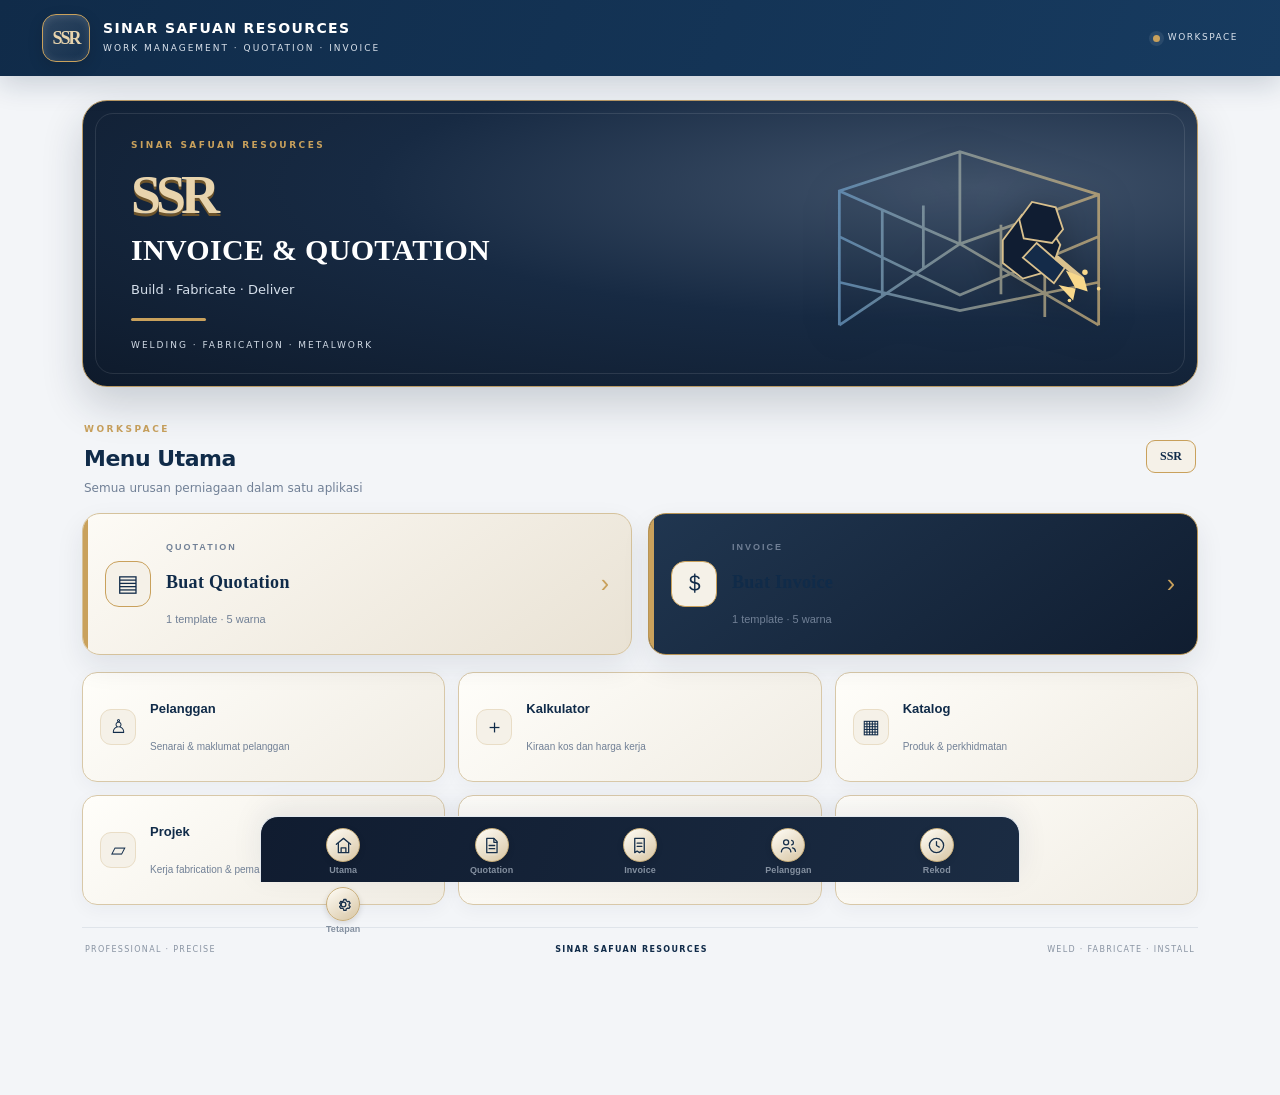
==== commit e7b12eb4: "Sync consolidated SSR design system to Android WebView" ====
--- a/app/src/main/assets/index.html
+++ b/app/src/main/assets/index.html
@@ -3,580 +3,8 @@
 <style>
 :root{--navy:#101d32;--navy2:#1b2d49;--gold:#c69a58;--gold2:#e4c58f;--paper:#f6f2e9;--ink:#1e2938;--muted:#738092;--line:#e3e6eb}*{box-sizing:border-box}body{margin:0;background:#eef1f5;color:var(--ink);font:14px/1.45 system-ui,-apple-system,Segoe UI,Roboto,sans-serif}header{background:linear-gradient(125deg,#101d32,#263c5a);color:white;padding:18px 16px 20px;position:sticky;top:0;z-index:5;box-shadow:0 5px 20px #17283b22}header .brand{display:flex;align-items:center;gap:11px}.mark{width:42px;height:42px;border:1px solid #d8b77b;border-radius:12px;display:grid;place-items:center;color:#e4c58f;font-weight:900;letter-spacing:-2px;font-size:17px;box-shadow:inset 0 0 12px #d8b77b33}h1{font-size:17px;margin:0;letter-spacing:.2px}header small{color:#c7d0dc}main{max-width:900px;margin:auto;padding:16px}.tabs{display:flex;gap:8px;margin-bottom:16px}.tab{flex:1;border:1px solid #d9dee6;background:#fff;border-radius:12px;padding:12px 8px;font-weight:700;color:#566276}.tab.active{background:var(--navy);color:white;border-color:var(--navy)}.panel{background:white;border:1px solid #e2e6ec;border-radius:18px;padding:16px;margin-bottom:14px;box-shadow:0 8px 25px #1d2d4210}.panel h2{font-size:15px;margin:0 0 13px;color:var(--navy)}.grid{display:grid;grid-template-columns:repeat(2,minmax(0,1fr));gap:10px}.field{display:flex;flex-direction:column;gap:5px}.field.full{grid-column:1/-1}label{font-size:12px;color:#667387;font-weight:650}input,select,textarea{width:100%;border:1px solid #dce1e8;border-radius:10px;padding:11px 12px;background:#fbfcfd;color:#1c2736;font:inherit;outline:none;min-width:0}input:focus,select:focus,textarea:focus{border-color:var(--gold);box-shadow:0 0 0 3px #c69a5820}textarea{min-height:68px;resize:vertical}.actions{display:flex;gap:9px;flex-wrap:wrap;margin-top:14px}.btn{border:0;border-radius:11px;padding:12px 15px;font-weight:750;font:inherit;cursor:pointer}.primary{background:linear-gradient(135deg,#c69a58,#e0bd82);color:#172337}.dark{background:var(--navy);color:white}.soft{background:#eef1f5;color:#344257}.danger{background:#fff0ee;color:#a43b30}.items{display:grid;gap:8px}.item{display:grid;grid-template-columns:1.5fr .55fr .8fr auto;gap:7px;align-items:end}.item .field label{font-size:11px}.item input{padding:10px 8px}.total{display:flex;justify-content:space-between;border-top:1px solid var(--line);padding-top:12px;margin-top:12px;font-size:16px;font-weight:800}.hint{color:var(--muted);font-size:12px}.hidden{display:none!important}.preview-wrap{background:#dfe4eb;border-radius:14px;padding:12px;overflow:auto;touch-action:pan-x pan-y}.preview-tools{display:flex;gap:8px;align-items:center;justify-content:space-between;margin-bottom:10px}.paper{background:white;width:794px;max-width:none;min-height:1123px;margin:0 auto;padding:52px 48px;color:#1d2938;box-shadow:0 6px 25px #17283b25;transform-origin:top center;font-family:Arial,sans-serif}.paper .top{display:flex;justify-content:space-between;gap:20px;border-bottom:4px solid var(--gold);padding-bottom:22px}.paper .company{font-size:22px;font-weight:900;color:var(--navy);letter-spacing:.4px}.paper .sub{font-size:10px;color:#697588;line-height:1.6}.paper .doc-title{text-align:right;font-size:28px;font-weight:900;color:var(--navy);letter-spacing:1px}.paper .doc-no{font-size:11px;color:#667085;margin-top:6px}.paper .meta{display:grid;grid-template-columns:1fr 1fr;gap:20px;margin:26px 0}.paper .meta b{display:block;font-size:10px;color:#8a6a3c;text-transform:uppercase;letter-spacing:1px;margin-bottom:6px}.paper .meta div{font-size:12px;line-height:1.7}.paper table{width:100%;border-collapse:collapse;font-size:11px;margin-top:18px}.paper th{background:var(--navy);color:white;text-align:left;padding:11px 8px}.paper td{padding:11px 8px;border-bottom:1px solid #e8ebef}.paper td:nth-child(n+2),.paper th:nth-child(n+2){text-align:right}.paper .sum{width:48%;margin:18px 0 0 auto;font-size:12px}.paper .sum div{display:flex;justify-content:space-between;padding:6px 0}.paper .sum .grand{border-top:2px solid var(--gold);font-weight:900;font-size:16px;color:var(--navy);margin-top:5px;padding-top:11px}.paper .notes{margin-top:35px;font-size:10px;line-height:1.7;color:#586579}.paper .foot{margin-top:44px;border-top:1px solid #dfe3e8;padding-top:13px;display:flex;justify-content:space-between;font-size:9px;color:#7b8492}.paper .signature{margin-top:38px;font-size:11px}.paper .signature span{display:block;border-top:1px solid #9da6b2;width:180px;margin-top:35px;padding-top:7px}.smallcaps{text-transform:uppercase;letter-spacing:1px}@media(max-width:560px){main{padding:11px}.grid{grid-template-columns:1fr}.field.full{grid-column:auto}.item{grid-template-columns:1fr  .65fr .9fr auto}.paper{padding:28px 22px;min-height:980px}.paper .company{font-size:16px}.paper .doc-title{font-size:22px}.paper .meta{gap:10px}.paper table{font-size:9px}.paper th,.paper td{padding:8px 4px}.panel{padding:13px}}@media print{body{background:white}.no-print,header,main>.tabs,main>.panel:not(.preview-panel),.preview-tools{display:none!important}main{padding:0;max-width:none}.preview-wrap{padding:0;background:white;overflow:visible}.paper{box-shadow:none;max-width:none;width:210mm;min-height:297mm;margin:0;transform:none!important}.preview-panel{border:0;padding:0;margin:0;box-shadow:none}}
 
-/* SSR 12 genuinely distinct A4 identities */
-.paper{position:relative;overflow:hidden}
-.paper:after{content:"SINAR SAFUAN RESOURCES";position:absolute;bottom:14px;left:0;right:0;text-align:center;font-size:8px;letter-spacing:2px;opacity:.24}
-.paper .top,.paper .meta,.paper table,.paper .sum,.paper .notes,.paper .signature{position:relative;z-index:1}
-.paper
-.paper
-.paper
-.paper
-.paper
-.paper
-.paper
-.paper
-.paper
-.paper
-.paper
-.paper
-.paper
-.paper
-.paper
-.paper
-.paper
-.paper
-.paper
-.paper
-.paper
-.paper
-.paper
-.paper
-.paper
-.paper
-.paper
-.paper
-.paper
-.paper
-.paper
-.paper
-.paper
-.paper
-.paper
-.paper
-.paper
-.paper
-.paper
-.paper
-.paper
-.paper
-.paper
-.paper
-.paper
-.paper
-.paper
-.paper
-.paper
-.paper
-.paper
-.paper
-.paper
-.paper
-.paper
-.paper
-.paper
-.paper
-.paper
-.paper
-.paper
-.paper
-.paper
-.paper
-.paper
-.paper
-.paper
-.paper
-.paper
-.paper
-@media(max-width:560px){.paper.paper.paper}
-
-
-/* Reference-led SSR A4 quotation system */
-.paper{background:#fffdf8;color:#17243a;padding:0 36px 30px;min-height:1123px;font-family:Georgia,'Times New Roman',serif;border:0;overflow:hidden}
-.paper:after{display:none}
-.paper .top{display:flex;align-items:center;justify-content:space-between;gap:18px;margin:0 -36px 0;padding:24px 36px 20px;background:var(--head,#071d38);color:#fff;border:0;border-bottom:5px solid var(--accent,#c69a45);min-height:142px}
-.paper .brand-block{display:flex;align-items:center;gap:14px;min-width:0}
-.paper .ssr-mark{width:94px;height:58px;display:grid;place-items:center;border:3px solid var(--accent,#c69a45);border-radius:50%;font:italic 900 31px Arial,sans-serif;color:var(--accent,#c69a45);letter-spacing:-3px;flex:none;box-shadow:inset 0 0 0 2px #ffffff25}
-.paper .company{font: bold 23px Georgia,serif;letter-spacing:1.5px;color:#fff;line-height:1.05}
-.paper .sub{color:#e8edf5;font:10px/1.6 Arial,sans-serif;margin-top:8px;max-width:340px}
-.paper .tagline{font:italic 10px Arial,sans-serif;color:var(--accent,#c69a45);letter-spacing:1.8px;margin-top:6px}
-.paper .doc-title{text-align:right;color:var(--accent,#e7c77f);font:bold 29px Georgia,serif;letter-spacing:2px}
-.paper .doc-no{color:#fff;font:11px/1.8 Arial,sans-serif;margin-top:8px;text-align:right}
-.paper .contact-strip{display:flex;justify-content:space-between;gap:20px;padding:13px 2px 16px;border-bottom:1px solid var(--accent,#c69a45);font:10px/1.6 Arial,sans-serif;color:#27344a}
-.paper .contact-strip .slogan{font:bold italic 15px Georgia,serif;color:var(--head,#071d38);max-width:210px;text-align:right;align-self:center}
-.paper .ribbon{margin:16px auto 20px;width:max-content;max-width:90%;padding:8px 38px;background:var(--head,#071d38);color:var(--accent,#e7c77f);border:2px solid var(--accent,#c69a45);border-radius:5px 22px 5px 22px;font:bold 25px Georgia,serif;letter-spacing:2px;text-align:center}
-.paper .meta{display:grid;grid-template-columns:1.25fr .9fr;gap:18px;margin:0 0 18px;padding:0;border:0}
-.paper .meta>div{font:12px/1.75 Georgia,serif;padding:12px 14px;border:1px solid #d9c79f;border-radius:10px;background:#fffefa;min-width:0}
-.paper .meta b{display:block;margin:-12px -14px 9px;padding:8px 12px;background:var(--head,#071d38);color:white;border-radius:9px 9px 0 0;font:bold 13px Georgia,serif;letter-spacing:.3px;text-transform:none}
-.paper .meta .doc-meta b{background:var(--head,#071d38)}
-.paper table{margin:0;width:100%;border-collapse:collapse;font:11px Georgia,serif;border:1px solid #9da6b2}
-.paper th{background:var(--head,#071d38);color:#fff;padding:10px 7px;text-align:center;font:bold 12px Georgia,serif;border-right:1px solid var(--accent,#c69a45)}
-.paper td{padding:10px 7px;border:1px solid #c9cbd0;color:#17243a}
-.paper td:first-child{text-align:center;width:7%}
-.paper td:nth-child(2){text-align:left;width:42%}
-.paper td:nth-child(n+3){text-align:right}
-.paper tbody tr:nth-child(even){background:#f5f0e6}
-.paper .sum{width:43%;margin:14px 0 0 auto;padding:0;border:1px solid var(--accent,#c69a45);border-radius:8px;overflow:hidden;font:12px Georgia,serif}
-.paper .sum div{padding:6px 12px;display:flex;justify-content:space-between;background:var(--head,#071d38);color:#fff;border-bottom:1px solid #ffffff30}
-.paper .sum .grand{margin:0;padding:10px 12px;background:linear-gradient(100deg,var(--accent,#c69a45),#f5dfa5);color:#17243a!important;border:0;font:bold 17px Georgia,serif}
-.paper .notes{margin-top:22px;padding-top:10px;border-top:2px solid var(--accent,#c69a45);font:11px/1.65 Georgia,serif;color:#263246}
-.paper .notes b{display:block;background:var(--head,#071d38);color:#fff;padding:7px 12px;border-radius:8px 24px 0 0;width:max-content;max-width:100%;margin-bottom:8px;font: bold 13px Georgia,serif}
-.paper .sign-row{display:grid;grid-template-columns:1fr 1fr;gap:80px;margin-top:28px;font:bold 12px Georgia,serif}
-.paper .sign-row>div{padding-top:5px}
-.paper .sign-line{border-top:1px solid #6f7783;margin-top:38px;padding-top:7px;font:10px Arial,sans-serif}
-.paper .signature{display:none}
-.paper .foot{margin:28px -36px -30px;padding:22px 36px 18px;background:var(--head,#071d38);color:#fff;border-top:6px solid var(--accent,#c69a45);font:italic 11px Georgia,serif;text-align:center;display:block}
-.paper .foot span{display:block}
-.paper
-.paper
-.paper
-.paper
-.paper
-.paper
-.paper
-.paper
-.paper
-.paper
-.paper
-.paper
-.paper
-.paper
-.paper
-.paper
-.paper
-.paper
-@media(max-width:560px){.paper{padding:0 22px 24px}.paper .top{margin:0 -22px;padding:20px 22px;gap:10px;min-height:125px}.paper .ssr-mark{width:66px;height:44px;font-size:23px}.paper .company{font-size:17px}.paper .doc-title{font-size:21px}.paper .doc-no{font-size:9px}.paper .contact-strip{font-size:9px}.paper .contact-strip .slogan{font-size:12px}.paper .ribbon{font-size:20px;padding:7px 20px}.paper .meta{grid-template-columns:1fr 1fr;gap:8px}.paper .meta>div{font-size:10px;padding:9px}.paper .meta b{margin:-9px -9px 7px;padding:7px;font-size:11px}.paper table{font-size:9px}.paper th{font-size:10px;padding:7px 3px}.paper td{padding:7px 3px}.paper .sum{width:58%;font-size:10px}.paper .sum .grand{font-size:14px}.paper .notes{font-size:9px}.paper .sign-row{gap:25px;font-size:10px}.paper .foot{margin:22px -22px -24px;padding:18px 22px}}
-\n
-/* 12 distinct professional quotation and invoice compositions */
-.paper
-.paper
-.paper
-.paper
-.paper
-.paper
-.paper
-.paper
-.paper
-.paper
-.paper
-.paper
-.paper
-.paper
-.paper
-.paper
-.paper
-.paper
-.paper
-.paper
-.paper
-.paper
-.paper
-.paper
-.paper
-.paper
-.paper
-.paper
-.paper
-.paper
-.paper
-.paper
-.paper
-.paper
-.paper
-.paper
-.paper
-.paper
-.paper
-.paper
-.paper
-.paper
-.paper
-.paper
-.paper
-.paper
-.paper
-.paper
-.paper
-.paper
-.paper
-.paper
-.paper
-.paper
-.paper
-.paper
-.paper
-.paper
-.paper
-.paper
-.paper
-.paper
-.paper
-.paper
-.paper
-.paper
-.paper
-.paper
-.paper
-.paper
-.paper
-@media(max-width:560px){
-.paper
-.paper
-.paper
-.paper
-.paper
-}
-
-/* Preview A4: full-page fit and fullscreen inspection */\n.preview-wrap{height:min(68vh,760px);min-height:340px;overflow:auto;overscroll-behavior:contain;display:block}\n.preview-panel.is-fullscreen{position:fixed;inset:0;z-index:1000;margin:0;border-radius:0;padding:12px;display:flex;flex-direction:column;overflow:hidden;background:#f7f8fa}\n.preview-panel.is-fullscreen .preview-tools{flex:none;gap:6px;flex-wrap:wrap}\n.preview-panel.is-fullscreen .preview-wrap{height:auto;min-height:0;max-height:none;flex:1;width:100%;border-radius:10px}\n.preview-panel.is-fullscreen .actions{flex:none}\n@media(max-width:560px){.preview-wrap{height:62vh;min-height:300px;padding:8px}.preview-panel.is-fullscreen{padding:8px}.preview-panel.is-fullscreen .preview-tools{font-size:11px}.preview-panel.is-fullscreen .preview-tools .btn{padding:9px 10px;font-size:12px}}\n
-/* SSR premium reference composition — three visual families, twelve refined variants */
-.paper{--ink:#14233d;--muted:#66748a;--accent:#c49a55;--head:#0b2142;--pale:#f1f4f8;background:#fff;color:var(--ink);width:794px;min-height:1123px;padding:0 34px 24px;border:0;border-radius:0;box-shadow:0 10px 32px #0b1d351c;font-family:Arial,Helvetica,sans-serif;overflow:hidden;position:relative}
-.paper:after{display:none}
-.paper .doc-head{margin:0 -34px;padding:28px 34px 20px;min-height:190px;background:var(--head);color:#fff;display:grid;grid-template-columns:1.5fr 1fr .55fr;gap:18px;align-items:center;position:relative;overflow:hidden;border-bottom:5px solid var(--accent)}
-.paper .doc-head:after{content:"";position:absolute;right:-50px;top:-90px;width:300px;height:300px;border:1px solid color-mix(in srgb,var(--accent) 55%,transparent);transform:rotate(35deg);box-shadow:0 0 0 18px #ffffff08,0 0 0 38px #ffffff06}
-.paper .head-brand{display:flex;align-items:center;gap:13px;min-width:0;position:relative;z-index:1}
-.paper .doc-logo,.paper .doc-logo-fallback{width:68px;height:68px;object-fit:contain;flex:none;border:2px solid var(--accent);padding:5px;border-radius:12px;background:#ffffff0d}
-.paper .doc-logo-fallback{display:grid;place-items:center;color:var(--accent);font:bold italic 25px Georgia,serif;letter-spacing:-2px}
-.paper .brand-copy{min-width:0}.paper .company-name{font:bold 21px/1.12 Georgia,serif;letter-spacing:.7px;color:#fff}
-.paper .company-reg{font:9px Arial,sans-serif;letter-spacing:1.1px;color:#d8e0eb;margin-top:7px}
-.paper .brand-motto{font:bold 8px Arial,sans-serif;letter-spacing:1.6px;color:var(--accent);margin-top:8px}
-.paper .head-contact{font:9px/1.8 Arial,sans-serif;color:#f2f4f7;position:relative;z-index:1;overflow-wrap:anywhere}
-.paper .head-promise{font:9px/1.8 Arial,sans-serif;letter-spacing:2px;color:var(--accent);text-align:right;position:relative;z-index:1}
-.paper .head-promise b{font:bold 15px Georgia,serif;letter-spacing:2px;color:#fff}
-.paper .doc-intro{display:grid;grid-template-columns:1fr 1fr;gap:18px;align-items:end;padding:25px 0 18px;border-bottom:1px solid #d9dee6}
-.paper .intro-title h1{font:bold 32px/1 Georgia,serif;letter-spacing:2px;color:var(--head);margin:0}
-.paper .intro-sub{font:8px Arial,sans-serif;letter-spacing:1.3px;color:var(--muted);margin-top:9px}
-.paper .doc-meta{display:grid;grid-template-columns:1fr 1fr;gap:9px 14px}
-.paper .doc-meta div{display:flex;gap:7px;justify-content:space-between;border-bottom:1px solid #e4e7ec;padding-bottom:4px;font:9px Arial,sans-serif}
-.paper .doc-meta span{font-size:8px;letter-spacing:.7px;color:var(--muted)}
-.paper .doc-meta b{font-size:9px;color:var(--ink);text-align:right}
-.paper .bill-project{display:grid;grid-template-columns:1.1fr .9fr;gap:13px;margin:17px 0}
-.paper .bill-card,.paper .project-card{background:var(--pale);padding:13px 15px;min-height:114px;border:1px solid #e4e8ed;border-radius:5px;font:10px/1.65 Arial,sans-serif;color:#354257}
-.paper .section-kicker{font:bold 9px Arial,sans-serif;letter-spacing:1.6px;color:var(--accent);margin-bottom:8px}
-.paper .customer-name,.paper .project-card>b{display:block;color:var(--head);font:bold 12px Arial,sans-serif;margin-bottom:3px}
-.paper .customer-phone{margin-top:4px}
-.paper .items-table{width:100%;border-collapse:collapse;margin:0;font:9px Arial,sans-serif;border:1px solid #d8dee7}
-.paper .items-table th{background:var(--head);color:#fff;padding:11px 7px;text-align:center;font:bold 8px Arial,sans-serif;letter-spacing:.35px;border-right:1px solid #ffffff25}
-.paper .items-table th:nth-child(2){text-align:left}
-.paper .items-table td{padding:10px 7px;border-bottom:1px solid #e3e7ed;color:#26354a}
-.paper .items-table tbody tr:nth-child(even){background:var(--pale)}
-.paper .items-table .num,.paper .items-table .qty,.paper .items-table .unit{text-align:center}
-.paper .items-table .desc{text-align:left}
-.paper .items-table .price,.paper .items-table .amount{text-align:right;white-space:nowrap}
-.paper .lower-grid{display:grid;grid-template-columns:1.1fr .9fr;gap:25px;margin-top:20px;align-items:start}
-.paper .terms-block{font:9px/1.7 Arial,sans-serif;color:#475469}
-.paper .payment-info{margin-top:17px;padding-top:10px;border-top:1px solid #dce1e8;display:grid;gap:4px;font:8px/1.6 Arial,sans-serif;overflow-wrap:anywhere}
-.paper .payment-info b{font-size:8px;letter-spacing:1.2px;color:var(--head)}
-.paper .totals-block{border:1px solid #e1e5eb;padding:10px 12px;background:#fff}
-.paper .total-line{display:flex;justify-content:space-between;gap:8px;padding:6px 0;border-bottom:1px solid #edf0f3;font:9px Arial,sans-serif;color:#48566a}
-.paper .total-line b{color:var(--ink);white-space:nowrap}
-.paper .grand-line{margin:8px -12px 6px;padding:12px;background:var(--accent);color:var(--head);display:flex;justify-content:space-between;align-items:center;gap:8px;font:bold 10px Arial,sans-serif;letter-spacing:.5px}
-.paper .grand-line b{font:bold 15px Georgia,serif;white-space:nowrap}
-.paper .signature-footer{display:flex;justify-content:space-between;align-items:end;gap:25px;margin-top:26px;padding:13px 0 15px;border-top:1px solid #dfe4eb}
-.paper .thankyou{font:italic 18px Georgia,serif;color:var(--head);max-width:55%}
-.paper .prepared{width:190px;text-align:center;font:8px Arial,sans-serif;color:#526075}
-.paper .prepared>span{display:block;text-align:left;font-size:8px;letter-spacing:1px;color:var(--muted)}
-.paper .signature-image{display:block;max-width:105px;max-height:38px;object-fit:contain;margin:3px auto -3px}
-.paper .signature-rule{border-top:1px solid #7c8797;margin-top:30px}
-.paper .prepared>b{display:block;color:var(--head);margin-top:6px;font-size:9px}
-.paper .prepared small{display:block;margin-top:3px}
-.paper .doc-footer{margin:0 -34px -24px;padding:15px 34px;background:var(--head);border-top:4px solid var(--accent);display:flex;justify-content:space-between;gap:10px;color:#f3f4f6;font:8px Arial,sans-serif;letter-spacing:.4px}
-.paper .doc-footer b{color:var(--accent);letter-spacing:1.2px}
-.paper
-.paper
-.paper
-.paper
-.paper
-.paper
-.paper
-.paper
-.paper
-.paper
-.paper
-.paper
-.paper
-.paper
-.paper
-.paper
-.paper
-.paper
-.paper
-.paper
-.paper
-.paper
-.paper
-.paper
-.paper
-.paper
-.paper
-.paper
-.paper
-.paper
-.paper
-.paper
-.paper
-.paper
-.paper
-.paper
-.paper
-.paper
-.paper
-.paper
-.paper
-.paper
-.paper
-.paper
-.paper
-.paper
-.paper
-.paper
-.paper
-.paper
-.paper
-.paper
-.paper
-.paper
-.paper
-.paper
-@media(max-width:560px){.paper{width:794px;transform-origin:top left}.paper .doc-head{grid-template-columns:1.5fr 1fr .55fr;gap:12px;padding-left:25px;padding-right:25px}.paper .company-name{font-size:19px}.paper .doc-meta{gap:7px}.paper .doc-intro{grid-template-columns:1fr 1fr}.paper .bill-project{grid-template-columns:1.1fr .9fr}.paper .lower-grid{grid-template-columns:1.1fr .9fr}}
-
-
-/* SSR welding & fabrication luxury collection — 12 real selectable A4 templates */
-.paper{--head:#081b34;--accent:#d4ad68;--pale:#edf2f8}
-.paper .doc-head{background-color:var(--head);background-image:linear-gradient(128deg,transparent 0 63%,#ffffff0b 63% 65%,transparent 65%),radial-gradient(circle at 91% 76%,#f6c66a40 0 2px,transparent 3px),radial-gradient(circle at 88% 72%,#f6c66a35 0 1px,transparent 2px);border-bottom:5px solid var(--accent)}
-.paper .doc-head:after{content:"";position:absolute;right:-30px;top:-80px;width:250px;height:250px;border:2px solid color-mix(in srgb,var(--accent) 70%,transparent);border-radius:50%;box-shadow:0 0 0 14px #ffffff08,0 0 0 30px #ffffff05}
-.paper .head-promise{font-size:8px;line-height:1.8}
-.paper .head-promise:after{content:"✦  ARC  •  STEEL  •  STRUCTURE";display:block;margin-top:12px;font-size:7px;letter-spacing:1px;color:var(--accent)}
-.paper .intro-title h1{letter-spacing:2.8px}
-.paper .section-kicker{letter-spacing:1.7px}
-.paper .bill-card,.paper .project-card{border-radius:2px 12px 2px 12px;border-color:color-mix(in srgb,var(--accent) 48%,#dfe4eb)}
-.paper .items-table th{letter-spacing:.6px}
-.paper .grand-line{background:linear-gradient(100deg,var(--accent),color-mix(in srgb,var(--accent) 55%,white))}
-.paper .doc-footer{background:linear-gradient(110deg,var(--head),color-mix(in srgb,var(--head) 80%,#52657c));}
-.paper
-.paper
-.paper
-.paper
-.paper
-.paper
-.paper
-.paper
-.paper
-.paper
-.paper
-.paper
-.paper
-.paper
-.paper
-.paper
-.paper
-.paper
-.paper
-.paper
-.paper
-.paper
-.paper
-.paper
-.paper
-.paper
-.paper
-.paper
-.paper
-.paper
-.paper
-.paper
-.paper
-.paper
-.paper
-.paper
-.paper
-.paper
-.paper
-.paper
-.paper
-.paper
-.paper
-.paper
-.paper
-.paper
-.paper
-.paper
-.paper
-.paper
-.paper
-.paper
-.paper
-.paper
-.paper
-.paper
-.paper
-.paper
-.paper
-.paper
-.paper
-@media(max-width:560px){.paper .head-promise:after{font-size:6px;letter-spacing:.4px}.paper .doc-head:after{right:-105px}}
-
-
-/* Invoice-specific 12 layouts: independent from quotation template styles */
-.paper.invoice-template-1{--head:#102747;--accent:#c69a45}.paper.invoice-template-1 .doc-head{border-bottom:6px solid #c69a45;padding-bottom:20px}.paper.invoice-template-1 .doc-intro{display:grid;grid-template-columns:1fr 1fr;align-items:center;background:#f4f0e7;padding:18px;margin-top:16px}.paper.invoice-template-1 .intro-title h1{color:#102747}
-.paper.invoice-template-2{--head:#174c3d;--accent:#9ebd9f}.paper.invoice-template-2 .doc-head{background:#eaf3ed;padding:22px;border-left:12px solid #26705b}.paper.invoice-template-2 .doc-intro{border-bottom:3px solid #26705b;padding:16px 0}.paper.invoice-template-2 .items-table th{background:#26705b}
-.paper.invoice-template-3{--head:#163b68;--accent:#75b7e8}.paper.invoice-template-3 .doc-head{display:grid;grid-template-columns:1fr 1fr;background:#163b68;padding:22px}.paper.invoice-template-3 .head-promise{display:none}.paper.invoice-template-3 .doc-intro{border-left:7px solid #2865a8;padding:14px 18px}.paper.invoice-template-3 .items-table th{background:#2865a8}
-.paper.invoice-template-4{--head:#64263a;--accent:#d6a4a9}.paper.invoice-template-4 .doc-head{border-top:5px double #8c3448;border-bottom:5px double #8c3448;padding:18px 0}.paper.invoice-template-4 .doc-intro h1{font-family:Georgia,serif;letter-spacing:4px}.paper.invoice-template-4 .items-table th{background:#76283d}
-.paper.invoice-template-5{--head:#42285f;--accent:#c5a4e8}.paper.invoice-template-5 .doc-head{background:#f0eafa;border-radius:0 30px 0 30px;padding:24px}.paper.invoice-template-5 .doc-intro{display:flex;justify-content:space-between;align-items:center;margin:20px 0}.paper.invoice-template-5 .items-table th{background:#7652a4}
-.paper.invoice-template-6{--head:#075b63;--accent:#65c4c4}.paper.invoice-template-6 .doc-head{border-left:14px solid #16818a;padding:8px 18px}.paper.invoice-template-6 .bill-project{grid-template-columns:1fr;margin:18px 0}.paper.invoice-template-6 .items-table th{background:#075b63}
-.paper.invoice-template-7{--head:#303944;--accent:#aeb8c4}.paper.invoice-template-7 .doc-head{border-bottom:1px solid #59616d;padding-bottom:14px}.paper.invoice-template-7 .doc-intro{display:flex;justify-content:space-between;align-items:center;border-bottom:1px solid #aeb8c4;padding:14px 0}.paper.invoice-template-7 .items-table th{background:#59616d}
-.paper.invoice-template-8{--head:#813e27;--accent:#d89b70}.paper.invoice-template-8 .doc-head{background:#f8e9e0;padding:22px;border-bottom:8px solid #b65e37}.paper.invoice-template-8 .intro-title h1{display:inline-block;background:#b65e37;color:white;padding:10px 18px}.paper.invoice-template-8 .items-table th{background:#813e27}
-.paper.invoice-template-9{--head:#344d67;--accent:#9db4c9}.paper.invoice-template-9 .doc-head{border-top:14px solid #344d67;padding-top:16px}.paper.invoice-template-9 .bill-project>div{background:#eef3f7;padding:16px;border:1px solid #9db4c9}.paper.invoice-template-9 .items-table th{background:#526b83}
-.paper.invoice-template-10{--head:#101722;--accent:#d6ad58}.paper.invoice-template-10 .doc-head{background:#101722;padding:24px;border-bottom:6px solid #d6ad58}.paper.invoice-template-10 .doc-intro{background:#f5efdf;padding:18px;margin-top:14px}.paper.invoice-template-10 .items-table th{background:#101722;border-bottom:3px solid #d6ad58}
-.paper.invoice-template-11{--head:#294b32;--accent:#9cbd83}.paper.invoice-template-11 .doc-head{display:flex;flex-direction:row-reverse;background:#edf4e9;padding:20px;border-bottom:7px solid #4d7a48}.paper.invoice-template-11 .head-promise{display:none}.paper.invoice-template-11 .doc-intro{display:flex;justify-content:space-between;align-items:center}.paper.invoice-template-11 .items-table th{background:#315832}
-.paper.invoice-template-12{--head:#842b32;--accent:#e4a6a2}.paper.invoice-template-12 .doc-head{background:#842b32;padding:22px;border-bottom:8px solid #e4a6a2}.paper.invoice-template-12 .doc-intro{border:1px solid #e4a6a2;padding:16px;margin-top:14px}.paper.invoice-template-12 .items-table th{background:#842b32}
-.paper.invoice-template-1 .intro-title h1,.paper.invoice-template-2 .intro-title h1,.paper.invoice-template-3 .intro-title h1,.paper.invoice-template-4 .intro-title h1,.paper.invoice-template-5 .intro-title h1,.paper.invoice-template-6 .intro-title h1,.paper.invoice-template-7 .intro-title h1,.paper.invoice-template-9 .intro-title h1,.paper.invoice-template-10 .intro-title h1,.paper.invoice-template-11 .intro-title h1,.paper.invoice-template-12 .intro-title h1{color:var(--head)}
-
-/* SSR Luxury Industrial app shell */
-:root{--navy:#101d32;--navy2:#172a45;--gold:#c69a58;--gold-hi:#ead3a5;--ivory:#f5f1e8;--ink:#182437;--muted:#8792a1}
-body{background:#f3f1ec;color:var(--ink);padding-bottom:86px}
-header{background:linear-gradient(112deg,#0b1729 0%,#142b49 62%,#203955 100%);padding:15px 18px 16px;border-bottom:1px solid #c69a5866;box-shadow:0 8px 28px #0b17292b}
-header .brand{gap:13px}.mark{width:48px;height:48px;border:1px solid #d5b475;border-radius:15px;color:#f0d9a9;font-family:Georgia,serif;font-style:italic;font-size:18px;letter-spacing:-2px;background:linear-gradient(145deg,#263d5a,#0b1729);box-shadow:inset 0 0 16px #e2c68b20,0 4px 12px #0003}
-header h1{font-family:Georgia,serif;letter-spacing:1.1px;font-size:16px}header small{font-size:9px;letter-spacing:1.5px;color:#d9c69f}
-main{max-width:900px;padding:18px 16px 105px}
-.tabs{display:none}
-.panel{border:1px solid #e7e0d3;border-radius:17px;background:#fffefa;box-shadow:0 8px 24px #1a2a3d0b;padding:17px;margin-bottom:13px}
-.panel h2{font-size:14px;letter-spacing:.2px;color:#172b45}
-.btn{border-radius:12px;font-weight:700;letter-spacing:.1px}.primary{background:linear-gradient(135deg,#b98945,#e5c88f);color:#172337;box-shadow:0 5px 12px #a57a3b25}.dark{background:#142943;color:#f8f3e8}
-input,select,textarea{border-radius:11px;background:#fffefa;border-color:#e3dfd6}
-.dashboard-screen{display:block;animation:dashIn .35s ease both}
-@keyframes dashIn{from{opacity:0;transform:translateY(7px)}to{opacity:1;transform:translateY(0)}}
-.dash-hero{position:relative;min-height:205px;overflow:hidden;border-radius:22px;padding:23px 22px;background:radial-gradient(ellipse at 88% 20%,#49617a 0%,transparent 36%),linear-gradient(120deg,#09172a,#142b47 64%,#1d3651);color:#fff;box-shadow:0 14px 30px #1429432b;border:1px solid #c69a5877}
-.hero-copy{position:relative;z-index:2}.eyebrow{font-size:9px;letter-spacing:2px;font-weight:800;color:#d9bd85}.hero-mark{font:italic 900 31px Georgia,serif;color:#e3c58b;letter-spacing:-2px;margin:11px 0 3px;text-shadow:0 2px 12px #e1bd6b45}.hero-copy h2{font:700 19px/1.05 Georgia,serif;letter-spacing:1.4px;margin:0;color:#fff}.hero-copy p{font:italic 12px Georgia,serif;color:#e5d4b4;margin:8px 0}.hero-rule{display:block;width:58px;height:2px;background:linear-gradient(90deg,#c69a58,#f0dfb7);margin:11px 0 7px}.hero-copy small{font-size:9px;letter-spacing:1.7px;color:#d5dce5}
-.hero-art{position:absolute;right:0;top:0;width:48%;height:100%;opacity:.8;background:linear-gradient(135deg,transparent 30%,#c69a5810 30.5%,transparent 31%),linear-gradient(155deg,transparent 54%,#d6b77a22 54.5%,transparent 55%)}
-.arc{position:absolute;border:1px solid #d8b87566;transform:skewY(-25deg) rotate(-18deg);border-radius:7px}.arc-one{width:180px;height:105px;right:3px;top:40px}.arc-two{width:135px;height:75px;right:25px;top:68px;border-color:#e6d2a044}.steel-line{position:absolute;width:210px;height:2px;background:linear-gradient(90deg,transparent,#d7b675,transparent);right:-15px;top:120px;transform:rotate(-30deg);box-shadow:0 0 15px #d7b67577}.spark{position:absolute;width:6px;height:6px;background:#fff0c5;border-radius:50%;right:72px;top:92px;box-shadow:0 0 8px 4px #e3bb6c,0 0 28px 10px #c69a5855}
-.dash-heading{display:flex;align-items:center;justify-content:space-between;margin:24px 2px 13px}.dash-heading h2{font:700 20px Georgia,serif;margin:4px 0;color:#172b45}.dash-heading p{margin:0;color:#788393;font-size:11px}.live-mark{width:40px;height:40px;border-radius:50%;display:grid;place-items:center;border:1px solid #c69a58;color:#9c733b;font:italic 900 13px Georgia,serif;background:#fffaf0}
-.primary-actions{display:grid;grid-template-columns:1fr 1fr;gap:12px}
-.action-card{position:relative;text-align:left;border-radius:18px;min-height:158px;padding:17px 15px;border:1px solid #c69a5870;overflow:hidden;display:flex;flex-direction:column;align-items:flex-start;justify-content:flex-start;box-shadow:0 8px 20px #10243b17;cursor:pointer}
-.quote-card{background:linear-gradient(145deg,#142c49,#0b192b);color:#fff}.invoice-card{background:linear-gradient(145deg,#fdfbf6,#eee6d7);color:#18283d;border-color:#c8a56e}
-.action-icon{width:37px;height:37px;border:1px solid #d6b675;border-radius:12px;display:grid;place-items:center;color:#e5c98e;font:italic 900 19px Georgia,serif;margin-bottom:13px}.invoice-card .action-icon{color:#9b7137;border-color:#b78b4c}
-.action-label{font-size:9px;letter-spacing:1.8px;font-weight:800;color:#d7bb83}.invoice-card .action-label{color:#99703a}.action-card strong{font:700 15px Georgia,serif;margin-top:4px}.action-card small{font-size:10px;margin-top:5px;opacity:.72}.action-arrow{position:absolute;right:14px;bottom:13px;color:#e2c17f;font-size:19px}.invoice-card .action-arrow{color:#9b7137}
-.quick-grid{display:grid;grid-template-columns:1fr 1fr;gap:10px;margin-top:16px}.quick-card{min-height:90px;text-align:left;padding:13px;border-radius:15px;border:1px solid #e5dfd2;background:#fffefa;box-shadow:0 5px 15px #1a2a3d08;display:grid;grid-template-columns:29px 1fr;column-gap:9px;align-content:center;cursor:pointer;color:#1c2e46}.quick-icon{grid-row:span 2;width:28px;height:28px;border-radius:9px;background:#f4ecdd;color:#98713c;display:grid;place-items:center;font:700 9px Georgia,serif}.quick-card b{font-size:12px}.quick-card small{font-size:9px;color:#89919c;margin-top:3px}
-.dash-footer{display:flex;justify-content:space-between;gap:8px;flex-wrap:wrap;margin:19px 3px 0;padding-top:13px;border-top:1px solid #d9c7a4;color:#8b7859;font-size:8px;letter-spacing:1px}.dash-footer b{color:#34465b}
-.bottom-nav{position:fixed;z-index:20;bottom:0;left:0;right:0;display:grid;grid-template-columns:repeat(4,1fr);padding:9px 8px max(9px,env(safe-area-inset-bottom));background:#101d32f5;border-top:1px solid #c69a5877;box-shadow:0 -8px 25px #10243b20;backdrop-filter:blur(16px)}
-.nav-item{border:0;background:transparent;color:#b9c2ce;display:flex;flex-direction:column;align-items:center;gap:3px;padding:3px 2px;cursor:pointer}.nav-item span{font-size:20px;line-height:22px}.nav-item small{font-size:9px;letter-spacing:.3px}.nav-item.active{color:#e6c88c}.nav-item.active span{filter:drop-shadow(0 0 5px #c69a5877)}
-@media(max-width:560px){main{padding:13px 12px 105px}.dash-hero{min-height:190px;padding:19px 17px}.hero-copy h2{font-size:17px}.hero-mark{font-size:28px}.hero-art{width:43%}.arc-one{width:135px;height:90px;right:-5px}.arc-two{width:110px;height:65px;right:8px}.primary-actions{gap:9px}.action-card{min-height:148px;padding:14px 12px}.action-card strong{font-size:13px}.quick-grid{gap:8px}.quick-card{padding:11px;min-height:85px}.dash-footer{font-size:7px}}
-@media(min-width:700px){.dash-hero{min-height:235px;padding:30px}.hero-copy h2{font-size:24px}.hero-mark{font-size:38px}.hero-art{width:55%}.primary-actions{gap:16px}.action-card{min-height:175px;padding:22px}.quick-grid{gap:14px}}
-
-/* SSR usability rebuild */
-body{background:#f3f1ec;color:#18263a}header{background:#111f35;border-bottom:2px solid #c6a36c;box-shadow:0 8px 24px #101d3218}
-.mark{width:46px;height:46px;border-radius:14px;background:linear-gradient(145deg,#fff8e8,#d7b778);color:#14233a;border:1px solid #f0d9a7;box-shadow:0 5px 14px #0002;font-size:0;position:relative}
-.mark:before{content:"";position:absolute;width:20px;height:20px;border:3px solid #14233a;border-radius:5px;transform:rotate(45deg)}
-.mark:after{content:"SSR";position:absolute;font-size:10px;letter-spacing:1px;font-weight:900;background:#f5e8ca;padding:1px 3px}
-.panel{border:1px solid #e7e1d6;box-shadow:0 8px 24px #18263a0b;border-radius:16px}
-#form>.panel{margin-bottom:14px}
-#form .panel h2,#settings h2,#payments h2{font-size:14px;letter-spacing:.02em;color:#172942}
-.field label{font-size:12px;color:#667080}
-input,select,textarea{border-radius:9px;background:#fff;border-color:#d9dce1;min-height:44px}
-.btn{border-radius:9px;font-weight:700}
-.bottom-nav{grid-template-columns:repeat(6,1fr);padding:8px 5px calc(8px + env(safe-area-inset-bottom));}
-.bottom-nav .nav-item{font-size:11px}
-.bottom-nav .nav-item span{font-size:0;width:22px;height:22px;display:block;position:relative;margin:0 auto 4px}
-.bottom-nav .nav-item span:before{font-size:19px;line-height:22px;display:block;color:currentColor}
-.bottom-nav .nav-item:nth-child(1) span:before{content:"⌂"}
-.bottom-nav .nav-item:nth-child(2) span:before{content:"▤"}
-.bottom-nav .nav-item:nth-child(3) span:before{content:"▣"}
-.bottom-nav .nav-item:nth-child(4) span:before{content:"◷"}
-.bottom-nav .nav-item:nth-child(5) span:before{content:"⚙"}
-#settings,#payments{padding-bottom:90px}
-#settings .panel,#payments .panel{margin:12px 0}
-#settings .panel h2,#payments .panel h2{padding-bottom:10px;border-bottom:1px solid #eee8dd}
-#preview.preview-fullscreen{position:fixed;inset:0;z-index:10000;background:#e9e6df;overflow:auto;width:100vw;height:100dvh;padding:10px 10px calc(12px + env(safe-area-inset-bottom));border:0;border-radius:0;box-shadow:none}
-#preview.preview-fullscreen .preview-panel{min-height:100%;display:flex;flex-direction:column;background:transparent;padding:0}
-#preview.preview-fullscreen .preview-tools{display:flex!important;align-items:center;justify-content:space-between;gap:6px;flex-wrap:wrap;background:#fff;border:1px solid #e1d9cc;border-radius:12px;padding:8px;position:sticky;top:0;z-index:2}
-#preview.preview-fullscreen .preview-tools .hint{display:none}
-#preview.preview-fullscreen .preview-tools>div{display:flex;gap:5px;flex-wrap:wrap}
-#preview.preview-fullscreen .preview-tools .btn{padding:9px 11px}
-#preview.preview-fullscreen .preview-wrap{flex:1;min-height:0;height:calc(100dvh - 125px);overflow:auto;display:flex;align-items:flex-start;justify-content:center;padding:8px 0;background:transparent;touch-action:none;overscroll-behavior:contain}
-#preview.preview-fullscreen .paper{flex:0 0 auto;transform-origin:top center;box-shadow:0 8px 28px #17263a22}
-#preview.preview-fullscreen .actions{position:sticky;bottom:0;background:#f7f5f0;padding:8px 0;z-index:2}
-#preview.preview-fullscreen .actions .btn{flex:1}
-#preview:not(.preview-fullscreen) .preview-tools{display:none}
-#preview:not(.preview-fullscreen) .preview-wrap{display:flex;justify-content:center;overflow:hidden;min-height:65vh}
-#preview:not(.preview-fullscreen) .paper{transform-origin:top center}
-@media(max-width:600px){main{padding:12px 12px 90px}.dashboard-screen{padding-bottom:10px}.bottom-nav{left:0;right:0}.grid{gap:9px}#preview.preview-fullscreen{padding:8px 7px calc(8px + env(safe-area-inset-bottom))}}
-
-
-/* Twelve visibly different industrial document compositions */
-:is(
-:is(
-:is(
-:is(
-:is(
-:is(
-:is(
-:is(
-:is(
-:is(
-:is(
-:is(
-:is(
-:is(
-:is(
-:is(
-:is(
-:is(
-:is(
-:is(
-:is(
-:is(
-:is(
-:is(
-:is(
-:is(
-:is(
-:is(
-:is(
-:is(
-:is(
-:is(
-:is(
-:is(
-:is(
-:is(
-:is(
-:is(
-:is(
-:is(
-:is(
-:is(
-:is(
-:is(
-:is(
-:is(
-:is(
-:is(
-:is(
-:is(
-:is(
-:is(
-:is(
-:is(
-:is(
-:is(
-:is(
-:is(
-:is(
-:is(
-:is(
-:is(
-:is(
-.payment-qr-block{display:flex;align-items:center;gap:12px;margin-top:12px;padding-top:10px;border-top:1px solid #d9d1c4}
-.payment-qr-block img{width:88px;height:88px;object-fit:contain;background:#fff;padding:4px;border:1px solid #ddd;border-radius:5px}
-.payment-qr-block b{display:block;font-size:9px;letter-spacing:1px}
-.payment-qr-block small{font-size:8px;opacity:.75}
-
-
-/* SSR premium steelwork visual system */
-:root{--ssr-navy:#12233b;--ssr-gold:#c7a46a;--ssr-ivory:#f4f0e8;--ssr-steel:#718094}
-body{background:linear-gradient(145deg,#f7f5f0,#e9edf1);color:#1b2a3d}
-header{background:linear-gradient(115deg,#0e1d31,#253c58);border-bottom:1px solid #c6a36d}
-.mark{background:linear-gradient(145deg,#fff,#d6c29c);box-shadow:inset 1px 1px 4px #fff,0 3px 12px #0003;color:#12233b;border:1px solid #ead6ae}
-.dash-hero{background:linear-gradient(110deg,#101e31ed,#172b43e8);border:1px solid #b9955f;box-shadow:0 15px 36px #172a401c}
-.action-card{border:1px solid #d4c4a5;box-shadow:0 8px 22px #16283e13;background:linear-gradient(145deg,#fff,#f1eee7)}
-.action-icon,.nav-item span,.quick-card .quick-icon{display:grid;place-items:center;border:1px solid #e1c58e;background:linear-gradient(145deg,#fff,#d9c49a);color:#152842;box-shadow:inset 1px 1px 3px #fff,0 3px 9px #18283a25;border-radius:12px;text-shadow:0 1px #fff}
-.bottom-nav{grid-template-columns:repeat(6,1fr);background:#101d32f7}
-.nav-item span{font-size:0;width:30px;height:28px;border-radius:9px;position:relative}
-.nav-item span:before{font-size:16px;font-weight:900;content:"";width:12px;height:12px;border:2px solid currentColor;border-radius:3px;box-shadow:inset 0 0 0 2px #ffffff33}
-.nav-item:nth-child(1) span:before{border-radius:3px 3px 1px 1px;transform:rotate(45deg);border-right:0;border-bottom:0}
-.nav-item:nth-child(2) span:before{width:13px;height:15px;border-radius:2px;box-shadow:inset 0 -4px #ffffff77,inset 0 -8px #ffffff77}
-.nav-item:nth-child(3) span:before{border-radius:2px;box-shadow:inset 0 0 0 2px #ffffff33,inset 0 0 0 4px transparent}
-.nav-item:nth-child(4) span:before{border-radius:50%;width:13px;height:13px}
-.nav-item:nth-child(5) span:before{border-radius:50%;width:14px;height:14px;box-shadow:inset 0 0 0 3px #ffffff33}
-.nav-item:nth-child(6) span:before{width:15px;height:10px;border-radius:2px;transform:skew(-12deg)}
+
+
 /* Template picker as visual catalogue */
 .template-gallery{display:grid;grid-template-columns:repeat(2,minmax(0,1fr));gap:12px;margin-top:12px}
 .template-choice{border:1px solid #d9d4ca;border-radius:13px;padding:9px;background:#fff;text-align:left;box-shadow:0 5px 14px #1a2a3d0d;min-width:0}
@@ -604,65 +32,6 @@
 @media(max-width:600px){.template-gallery{gap:9px}.template-thumb{height:140px}.template-choice{padding:7px}.bottom-nav{padding-left:3px;padding-right:3px}.nav-item small{font-size:8px}}
 
 
-/* SSR APP SHELL — Phase 1 visual refinement */
-:root{--ssr-ink:#17263b;--ssr-deep:#0b1b30;--ssr-mid:#203a58;--ssr-metal:#c5a36a;--ssr-pearl:#f7f5ef}
-body{background:radial-gradient(ellipse at 12% 0%,#fff 0,#f3f1eb 42%,#e8edf2 100%);color:var(--ssr-ink);padding-bottom:88px}
-header{padding:14px 18px;background:linear-gradient(112deg,#0b192c 0%,#172d49 62%,#263d59 100%);border-bottom:1px solid #c5a36a;box-shadow:0 8px 26px #0b1b3025}
-header .brand{max-width:1080px;margin:auto}
-.mark{width:46px;height:46px;border-radius:14px;background:linear-gradient(145deg,#fffdf7,#d8c49c);border:1px solid #f1dfb8;color:#10233b;font-size:16px;letter-spacing:-1.5px}
-header h1{font:700 15px/1.2 Georgia,serif;letter-spacing:1.1px}
-header small{font-size:9px;letter-spacing:1.3px}
-main{max-width:1080px;padding:20px 18px 26px}
-.dashboard-screen{display:grid;gap:20px}
-.dash-hero{min-height:245px;border-radius:24px;padding:28px 30px;position:relative;overflow:hidden;background:linear-gradient(115deg,#0a1a2e 0%,#17314e 68%,#253e58 100%);border:1px solid #c7a66c;box-shadow:0 18px 42px #15263d20}
-.dash-hero:before{content:"";position:absolute;inset:12px;border:1px solid #d0b27a55;border-radius:17px;pointer-events:none}
-.dash-hero .hero-copy{position:relative;z-index:2;max-width:65%}
-.dash-hero .eyebrow,.eyebrow{font-size:9px;letter-spacing:2px;color:#d7bd8e;font-weight:800}
-.hero-mark{font:italic 900 34px Georgia,serif;letter-spacing:-3px;color:#d7b77c;margin-top:18px}
-.dash-hero h2{font:700 clamp(22px,4vw,34px)/1.08 Georgia,serif;letter-spacing:1.3px;color:#fff;margin:4px 0 7px}
-.dash-hero p{color:#d5dce5;font-size:12px;letter-spacing:1px;margin:0}
-.dash-hero .hero-copy>small{color:#cdb17d;letter-spacing:2px;font-size:9px}
-.hero-rule{display:block;width:72px;height:2px;background:linear-gradient(90deg,#d7b77c,transparent);margin:14px 0}
-.hero-art{position:absolute;right:2%;top:0;width:42%;height:100%;opacity:.75;pointer-events:none}
-.hero-art .arc{position:absolute;border:1px solid #d8b97988;border-radius:50%;width:230px;height:230px;right:2%;top:15px;box-shadow:0 0 0 14px #ffffff08,0 0 0 34px #ffffff06}
-.hero-art .arc-two{width:170px;height:170px;right:12%;top:45px;border-style:dashed}
-.hero-art .steel-line{position:absolute;width:2px;height:190px;right:37%;top:25px;background:linear-gradient(transparent,#d6b77e,transparent);transform:rotate(42deg)}
-.hero-art .spark{position:absolute;right:28%;top:42%;width:9px;height:9px;background:#f4d38f;transform:rotate(45deg);box-shadow:0 0 20px 7px #d8b97966}
-.dash-heading{display:flex;justify-content:space-between;align-items:center;gap:12px;margin:4px 2px 0}
-.dash-heading h2{font:700 22px Georgia,serif;color:#14263e;margin:5px 0}
-.dash-heading p{margin:0;color:#758195;font-size:12px}
-.live-mark{display:grid;place-items:center;width:48px;height:48px;border:1px solid #c6a66e;border-radius:15px;color:#9b7945;background:linear-gradient(145deg,#fff,#eee5d4);font:italic 900 16px Georgia,serif}
-.primary-actions{display:grid;grid-template-columns:repeat(2,minmax(0,1fr));gap:14px}
-.action-card{position:relative;min-height:154px;text-align:left;border-radius:20px;padding:19px 20px 17px;display:flex;flex-direction:column;align-items:flex-start;gap:7px;overflow:hidden;transition:transform .18s,box-shadow .18s}
-.action-card:active{transform:scale(.985)}
-.quote-card{background:linear-gradient(135deg,#fff,#f0f3f6);border:1px solid #c5a36a}
-.invoice-card{background:linear-gradient(135deg,#10233b,#203d5c);border:1px solid #c5a36a;color:#fff}
-.action-icon{width:39px;height:39px;border-radius:12px;font:700 17px Georgia,serif}
-.action-label{font-size:8px;letter-spacing:2px;color:#9a7844;font-weight:800}
-.action-card strong{font:700 17px Georgia,serif}
-.action-card small{font-size:10px;color:#7d8795}
-.invoice-card small{color:#d0d8e2}
-.action-arrow{position:absolute;right:18px;bottom:16px;font-size:22px;color:#b18b50}
-.quick-grid{display:grid;grid-template-columns:repeat(4,minmax(0,1fr));gap:10px}
-.quick-card{min-width:0;text-align:left;padding:14px 12px;border:1px solid #e0d6c4;border-radius:16px;background:linear-gradient(145deg,#fff,#f5f2eb);box-shadow:0 7px 20px #14253a0c;display:flex;flex-direction:column;gap:6px;color:#1c2d44}
-.quick-card .quick-icon{width:31px;height:31px;border-radius:10px;font:700 10px Georgia,serif}
-.quick-card b{font-size:12px}
-.quick-card small{font-size:9px;color:#778294;line-height:1.4}
-.dash-footer{border-top:1px solid #d8c7a7;padding:13px 3px 0;display:flex;justify-content:space-between;gap:8px;color:#8b795c;font-size:8px;letter-spacing:1.2px}
-.dash-footer b{color:#34445a}
-.bottom-nav{position:fixed;left:0;right:0;bottom:0;z-index:30;display:grid;grid-template-columns:repeat(6,minmax(0,1fr));gap:2px;padding:8px max(8px,env(safe-area-inset-right)) calc(8px + env(safe-area-inset-bottom)) max(8px,env(safe-area-inset-left));background:#0c1b30f5;border-top:1px solid #c5a36a;box-shadow:0 -8px 28px #10233b20;backdrop-filter:blur(18px)}
-.nav-item{border:0;background:transparent;color:#b9c4d1;display:flex;align-items:center;justify-content:center;flex-direction:column;gap:4px;padding:4px 1px;min-width:0}
-.nav-item span{width:29px;height:27px;border-radius:9px;background:#ffffff0b;border:1px solid #ffffff22;box-shadow:none;color:#d2b47b}
-.nav-item.active{color:#f0d7a3}
-.nav-item.active span{background:linear-gradient(145deg,#f1dfb9,#b89458);color:#17283e;border-color:#f3dfb5}
-.nav-item small{font-size:9px;white-space:nowrap;letter-spacing:.2px}
-.panel{border-radius:17px;border-color:#e2d9ca;box-shadow:0 9px 25px #17283b0c}
-.panel h2{font:700 16px Georgia,serif;letter-spacing:.15px}
-.btn{border-radius:10px}
-@media(max-width:600px){
- main{padding:12px 11px 22px}.dash-hero{min-height:214px;padding:23px 20px;border-radius:20px}.dash-hero .hero-copy{max-width:75%}.hero-mark{font-size:29px}.dash-hero h2{font-size:23px}.hero-art{right:-13%;width:48%;opacity:.55}.hero-art .arc{width:175px;height:175px;right:0;top:28px}.hero-art .arc-two{width:130px;height:130px;right:15%;top:51px}.primary-actions{gap:9px}.action-card{min-height:148px;padding:14px 12px;border-radius:16px}.action-card strong{font-size:14px}.action-card small{font-size:9px}.quick-grid{grid-template-columns:repeat(2,minmax(0,1fr));gap:8px}.quick-card{padding:12px}.dash-heading h2{font-size:19px}.dash-footer{font-size:7px;letter-spacing:.6px}.nav-item small{font-size:8px}
-}
-@media(min-width:760px){.primary-actions{max-width:760px}.quick-grid{max-width:900px}}
 
 
 /* Twelve miniature A4 previews — each card reflects its own document composition */
@@ -694,60 +63,7 @@
 @media(max-width:600px){.template-thumb.mini-layout{height:155px}.mini-head{height:32px}.mini-2 .mini-head,.mini-3 .mini-head,.mini-4 .mini-head,.mini-5 .mini-head,.mini-10 .mini-head,.mini-12 .mini-head{height:39px}}
 
 
-/* Reference-matched SSR welding dashboard */
-header{background:linear-gradient(110deg,#07162a 0%,#102b4b 58%,#1c3b5d 100%);padding:13px 17px 14px;border-bottom:2px solid #c69a58}
-header .brand{gap:12px}.mark{background:linear-gradient(145deg,#f8e7c2,#b98b48);color:#14243a;border:1px solid #f7dfa9;box-shadow:inset 0 1px 5px #fff,0 4px 12px #0005}
-.dash-hero{min-height:245px;padding:22px 20px;border-radius:20px;background:radial-gradient(ellipse at 80% 52%,#315a7e 0%,#102d4d 43%,#07172c 78%);border:1px solid #d6b675;box-shadow:0 15px 34px #07172c45}
-.hero-copy{max-width:60%}.hero-mark{font-size:39px;margin:15px 0 5px;color:#f0d49b;text-shadow:0 3px 14px #e6bf6d66}.hero-copy h2{font:800 19px/1.15 Georgia,serif;letter-spacing:1px}.hero-copy p{font:italic 13px Georgia,serif;color:#f0d8a7}.hero-copy small{font-size:8px;letter-spacing:1.1px;color:#d8e5f2}
-.hero-art{width:54%;opacity:1;background:radial-gradient(ellipse at 72% 68%,#e2b96826,transparent 32%),linear-gradient(145deg,transparent 20%,#8eabc41a 20.5%,transparent 21%)}
-.weld-scene{position:absolute;width:100%;height:100%;inset:0;filter:drop-shadow(0 5px 12px #0008)}
-.dash-heading{margin:20px 2px 12px}.dash-heading h2{color:#122943;font-size:21px}.dash-heading p{font-size:10px}
-.primary-actions{gap:10px}.action-card{min-height:132px;border-radius:17px;padding:13px 13px 15px;box-shadow:inset 0 1px 0 #ffffff35,0 8px 20px #0b1c3030}
-.quote-card{background:linear-gradient(145deg,#173d65,#08192e);border-color:#c9a15e;color:#fff}.invoice-card{background:linear-gradient(145deg,#fffdf7,#e9dfcb);border-color:#c69a58;color:#14243a}
-.action-icon{width:34px;height:34px;border-radius:10px;background:linear-gradient(145deg,#274c70,#0b1d32);box-shadow:inset 0 1px 4px #fff4,0 3px 8px #0004}
-.invoice-card .action-icon{background:linear-gradient(145deg,#f9e8c6,#b98b48);color:#14243a}
-.action-label{font-size:8px;letter-spacing:1.6px}.action-card strong{font-size:14px}.action-card small{font-size:9px}
-.quick-grid{gap:9px;margin-top:13px}.quick-card{min-height:76px;padding:10px 9px;border-radius:13px;background:linear-gradient(145deg,#fffefa,#eee9df);border:1px solid #d9c8a6;box-shadow:inset 0 1px 0 #fff,0 5px 13px #18263a12;grid-template-columns:30px 1fr;column-gap:8px}
-.quick-icon{width:29px;height:29px;border-radius:9px;background:linear-gradient(145deg,#f7e6c1,#c49b5d);color:#152b45;border:1px solid #b99355;box-shadow:inset 0 1px 2px #fff;font-size:13px}
-.quick-card b{font-size:11px;color:#162b45}.quick-card small{font-size:8px;line-height:1.25}
-.dash-footer{border-color:#c6a36c;color:#80663d;font-size:7px}
-@media(max-width:560px){.dash-hero{min-height:218px;padding:18px 15px}.hero-copy{max-width:62%}.hero-mark{font-size:32px}.hero-copy h2{font-size:16px}.hero-art{width:54%;right:-4px}.quick-grid{gap:8px}.quick-card{min-height:73px}.action-card{min-height:132px}}
-
-/* Unified SSR application visual system */
-:root{--navy:#102b49;--navy2:#1c3d5d;--gold:#c9a15c;--gold2:#e6ca95;--paper:#f6f2e9;--ink:#1c2c3d;--muted:#738092;--line:#d9e0e7}
-body{background:linear-gradient(150deg,#e9edf1,#f5f2eb 52%,#e5eaf0);color:#1c2c3d}
-header{background:linear-gradient(110deg,#07172a,#123657 65%,#1c4567);border-bottom:2px solid #c9a15c}
-main{max-width:900px;padding:14px 13px 90px}
-.panel{border:1px solid #d8c7a5;border-radius:17px;background:linear-gradient(145deg,#fffefa,#f4f1e9);box-shadow:0 9px 25px #102b4910;padding:16px}
-.panel h2{font-size:15px;letter-spacing:.15px;color:#102b49}
-label{color:#53667a;font-size:12px}
-input,select,textarea{border:1px solid #d3dbe3;background:#fffefa;border-radius:11px;min-height:43px}
-input:focus,select:focus,textarea:focus{border-color:#c9a15c;box-shadow:0 0 0 3px #c9a15c24}
-.btn{border-radius:11px;font-weight:750;min-height:42px}
-.btn.primary{background:linear-gradient(135deg,#c9a15c,#ead29e);color:#172b42;box-shadow:0 4px 12px #9c793c25}
-.btn.dark,.tab.active{background:linear-gradient(135deg,#102b49,#1d4669);color:white}
-.btn.soft{background:#e9edf1;color:#243a50;border:1px solid #d4dce4}
-.tabs{gap:7px}.tab{border-radius:11px;background:#fffefa;border:1px solid #d8c7a5}
-.template-gallery{grid-template-columns:repeat(2,minmax(0,1fr));gap:11px}
-.template-choice{border:1px solid #d6c7aa;border-radius:14px;background:#fffefa;padding:10px}
-.template-choice.selected{border:2px solid #c49a58;box-shadow:0 0 0 3px #c49a5826}
-.template-thumb{height:166px;background:var(--thumb-bg);border:1px solid var(--thumb-accent);border-radius:5px}
-.template-thumb .mini-head{background:var(--thumb-head);border-bottom:4px solid var(--thumb-accent)}
-.template-choice>b{display:block;color:#152e49;margin-top:8px;font-size:12px}
-.template-choice>small{display:block;color:#718092;font-size:10px;margin-top:2px}
-#templatePickerPanel{border-top:3px solid #c9a15c}
-#form>.panel:first-child{border-left:4px solid #c9a15c}
-#customerPanel,#companyPanel{scroll-margin-top:90px}
-.customer-directory,.preview-panel{border-color:#d5c29b}
-.bottom-nav{background:linear-gradient(110deg,#07172a,#123657);border-top:1px solid #c9a15c}
-.nav-item{color:#d8e0e8}.nav-item.active{color:#f1d49a}
-.paper{--head:#102b49;--accent:#c9a15c;--pale:#f5f1e8}
-.paper .doc-head{background:var(--head);border-bottom-color:var(--accent)}
-.paper .intro-title h1,.paper .customer-name,.paper .project-card>b,.paper .grand-line{color:var(--head)}
-.paper .items-table th,.paper .doc-footer{background:var(--head)}
-.paper .section-kicker{color:var(--accent)}
-.paper .grand-line{background:var(--accent)}
-@media(max-width:560px){main{padding:10px 10px 88px}.panel{padding:13px}.template-gallery{gap:8px}.template-thumb{height:145px}.template-choice{padding:8px}}
+
 
 /* Exact SSR reference layout: single master design, five colorways */
 .paper.ssr-reference-template{--head:#08264b;--accent:#d7ad55;--pale:#f8f4eb;--headText:#fff;width:794px;min-height:1123px;padding:0 26px 0;background:var(--pale);color:#1c2635;font-family:Georgia,'Times New Roman',serif;position:relative;overflow:hidden;box-shadow:0 10px 30px #0b1d3520}
@@ -791,6 +107,8 @@
 .ssr-footer:before{content:"";position:absolute;top:-12px;left:0;right:0;border-top:3px solid #fff7}
 .ssr-footer-badges{display:flex;gap:20px;font:22px Georgia;color:var(--accent)}.ssr-footer-badges span{display:flex;flex-direction:column;align-items:center}.ssr-footer-badges small{font:9px Georgia;color:#fff;margin-top:4px}
 @media(max-width:560px){.paper.ssr-reference-template{padding:0 26px}.ssr-top{height:155px;padding:18px 22px}.ssr-brand{max-width:78%;gap:8px}.ssr-brand .doc-logo,.ssr-brand .doc-logo-fallback{width:70px;height:65px}.ssr-company{font-size:18px}.ssr-reg{font-size:9px;letter-spacing:1.5px}.ssr-motto{font-size:7px}.ssr-city{width:40%;height:110px}.ssr-contact{padding:13px 8px;gap:10px}.ssr-contact-lines{font-size:10px;max-width:59%}.ssr-promise{font-size:12px;padding-left:10px;max-width:38%}.ssr-promise b{font-size:11px}.ssr-title h1{font-size:24px;padding:9px 20px}.ssr-customer-meta{gap:9px;grid-template-columns:1.15fr .9fr}.ssr-customer-row{grid-template-columns:82px 8px 1fr;font-size:9px;padding:4px 3px}.ssr-ribbon{font-size:11px;padding:7px 13px}.ssr-doc-meta{font-size:9px}.ssr-meta-head{font-size:9px;padding:8px}.ssr-doc-meta>div:not(.ssr-meta-head){padding:6px 7px}.ssr-items{font-size:9px}.ssr-items th,.ssr-items td{padding:6px 3px}.ssr-sum-terms{gap:8px;grid-template-columns:1.1fr .9fr}.ssr-terms-copy{font-size:9px;padding:7px 2px}.ssr-totals{font-size:9px}.ssr-totals>div{padding:6px 7px}.ssr-totals .ssr-grand{font-size:12px}.ssr-signatures{gap:20px;font-size:10px}.ssr-signatures b{font-size:10px}.ssr-signatures small{font-size:8px}.ssr-footer{padding:17px 16px;min-height:92px;font-size:11px}.ssr-footer-badges{gap:10px;font-size:17px}.ssr-footer-badges small{font-size:7px}}
+
+
 
 /* COMPLETE APP UI REPLACEMENT — SSR WORKSPACE */
 :root{--navy:#102b49;--navy2:#173b60;--gold:#c9a15c;--gold2:#e8d4ad;--paper:#f5f1e8;--ink:#1b2635;--muted:#718096;--line:#e4e8ed;--surface:#fff;--canvas:#f3f5f8;--shadow:0 12px 32px #15294312}
@@ -996,7 +314,7 @@
 profileIds.forEach(id=>$(id).addEventListener('change',saveProfile));loadProfile();
 function refreshCustomers(){$('savedCustomer').innerHTML='<option value="">Pilih pelanggan</option>'+ssrCustomers.map((c,i)=>'<option value="'+i+'">'+esc(c.customer||'Pelanggan')+' · '+esc(c.phone||'')+'</option>').join('')}
 let ssrEditingCustomer=-1;
-function renderCustomerDirectory(){const host=$('customerDirectoryList');if(!host)return;host.innerHTML=ssrCustomers.map((c,i)=>'<article class="customer-record"><div class="customer-record-main"><b>'+esc(c.customer||'Pelanggan')+'</b><small>'+esc(c.phone||'Tiada telefon')+'</small><small>'+esc(c.address||'')+'</small></div><div class="customer-record-actions"><button class="btn soft" type="button" onclick="editSavedCustomer('+i+')">Edit</button><button class="btn danger" type="button" onclick="deleteSavedCustomer('+i+')">Padam</button></div></article>').join('')||'<p class="empty-state">Belum ada pelanggan disimpan.</p>'}
+function renderCustomerDirectory(){const host=$('customerList');if(!host)return;host.innerHTML=ssrCustomers.map((c,i)=>'<article class="customer-record"><div class="customer-record-main"><b>'+esc(c.customer||'Pelanggan')+'</b><small>'+esc(c.phone||'Tiada telefon')+'</small><small>'+esc(c.address||'')+'</small></div><div class="customer-record-actions"><button class="btn soft" type="button" onclick="editSavedCustomer('+i+')">Edit</button><button class="btn danger" type="button" onclick="deleteSavedCustomer('+i+')">Padam</button></div></article>').join('')||'<p class="empty-state">Belum ada pelanggan disimpan.</p>'}
 window.editSavedCustomer=i=>{const c=ssrCustomers[i];if(!c)return;ssrEditingCustomer=i;$('customer').value=c.customer||'';$('reg').value=c.reg||'';$('phone').value=c.phone||'';$('address').value=c.address||'';window.ssrShow('form');$('saveCustomer').textContent='Kemas kini pelanggan';$('customer').focus()};
 window.deleteSavedCustomer=i=>{const c=ssrCustomers[i];if(!c||!confirm('Padam rekod pelanggan '+(c.customer||'ini')+'?'))return;ssrCustomers.splice(i,1);setData('customers',ssrCustomers);refreshCustomers();renderCustomerDirectory();if(ssrEditingCustomer===i){ssrEditingCustomer=-1;$('saveCustomer').textContent='Simpan pelanggan ini'}};
 $('saveCustomer').onclick=()=>{let c={customer:$('customer').value.trim(),reg:$('reg').value.trim(),phone:$('phone').value.trim(),address:$('address').value.trim()};if(!c.customer){alert('Isi nama pelanggan dahulu.');return}if(ssrEditingCustomer>=0){ssrCustomers[ssrEditingCustomer]=c;ssrEditingCustomer=-1;$('saveCustomer').textContent='Simpan pelanggan ini'}else{const found=ssrCustomers.findIndex(x=>x.customer===c.customer&&x.phone===c.phone);if(found>=0)ssrCustomers[found]=c;else ssrCustomers.unshift(c)}setData('customers',ssrCustomers);refreshCustomers();renderCustomerDirectory();alert('Maklumat pelanggan disimpan.')};
@@ -1045,101 +363,10 @@
 $('restoreFile').onchange=async e=>{let file=e.target.files[0];if(!file)return;try{let d=JSON.parse(await file.text());if(!d||![1,2].includes(d.version))throw Error('Format backup tidak sah');if(!confirm('Pulihkan backup? Data semasa akan digantikan.'))return;localStorage.clear();[['profile',d.profile],['assets',d.assets],['customers',d.customers],['payments',d.payments],['catalog',d.catalog],['projects',d.projects]].forEach(([k,v])=>{if(v)setData(k,v)});if(d.records)localStorage.setItem('ssr_records',JSON.stringify(d.records));Object.entries(d.sequence||{}).forEach(([k,v])=>localStorage.setItem(k,v));alert('Backup dipulihkan. Aplikasi akan dimuat semula.');location.reload()}catch(err){alert('Gagal pulihkan backup: '+err.message)}};
 
 
-/* Keep company setup, payments and backup out of document entry */
-(function(){
- const form=document.getElementById('form');
- const settings=document.createElement('section');settings.id='settings';settings.className='hidden';
- settings.innerHTML='<div class="dash-heading"><div><span class="eyebrow">PREFERENCES</span><h2>Tetapan syarikat</h2><p>Profil, identiti, backup dan keselamatan</p></div></div>';
- const tools=document.createElement('section');tools.id='tools';tools.className='hidden';tools.innerHTML='<div class="dash-heading"><div><span class="eyebrow">BUSINESS TOOLS</span><h2>Alat perniagaan</h2><p>Kalkulator, katalog dan pengurusan projek</p></div></div>';
- const payments=document.createElement('section');payments.id='payments';payments.className='hidden';
- payments.innerHTML='<div class="dash-heading"><div><span class="eyebrow">PAYMENT MANAGEMENT</span><h2>Rekod bayaran & resit</h2><p>Rekod hanya selepas pelanggan membuat bayaran</p></div></div>';
- const panels=[...form.querySelectorAll(':scope > .panel')];
- const heading=p=>p.querySelector('h2')?.textContent.trim()||'';
- const settingsTitles=['Maklumat syarikat (disimpan automatik)','Identiti syarikat & aset dokumen','Backup & pemulihan data'];
- const toolTitles=['Kalkulator syarikat','Katalog produk & perkhidmatan','Pengurusan projek / kerja'];
- panels.forEach(p=>{
-   const h=heading(p);
-   if(h==='Bayaran & resit') payments.appendChild(p);
-   else if(settingsTitles.includes(h)) settings.appendChild(p);
-   else if(toolTitles.includes(h)) tools.appendChild(p);
- });
- const companyActions=[...form.querySelectorAll(':scope > .actions')].find(x=>x.querySelector('#convertInvoice'));
- if(companyActions)form.appendChild(companyActions);
- const history=document.getElementById('history');
- history.after(payments,tools,settings);
- // Customer address and reusable customer selector remain with document creation.
- // Settings must never be embedded in quotation/invoice data entry.
- const tabs=form.querySelector('.tabs');if(tabs)tabs.remove();
- // Separate top-level routes and preserve existing document handlers.
- document.querySelectorAll('.nav-item').forEach(b=>b.addEventListener('click',()=>{
-   if(b.dataset.openDoc){document.getElementById('type').value=b.dataset.openDoc;syncTemplateFields();show('form');}
-   else if(b.dataset.tab)show(b.dataset.tab);
- }));
- // Existing quick settings link is replaced to avoid its old form-scroll behaviour.
- document.querySelectorAll('[data-jump]').forEach(old=>{
-   const clone=old.cloneNode(true);const destination=old.dataset.jump==='calculator'?'tools':old.dataset.jump==='company'?'settings':old.dataset.jump==='customer'?'customers':'form';clone.dataset.tab=destination;clone.removeAttribute('data-jump');old.replaceWith(clone);
-   clone.addEventListener('click',()=>show(destination));
- });
- const originalShow=window.show;
- window.show=function(tab){
-   ['dashboard','form','preview','history','payments','tools','settings'].forEach(id=>document.getElementById(id)?.classList.toggle('hidden',id!==tab));
-   document.querySelectorAll('.nav-item').forEach(x=>x.classList.toggle('active',(x.dataset.tab===tab)||(tab==='form'&&x.dataset.openDoc===document.getElementById('type').value)));
-   if(tab==='history')showRecords();
-   if(tab==='preview'){
-     const panel=document.querySelector('.preview-panel');
-     document.getElementById('preview').classList.add('preview-fullscreen');
-     panel.classList.add('is-fullscreen');
-     document.body.style.overflow='hidden';
-     document.getElementById('fullscreenToggle').textContent='Tutup';
-     setTimeout(applyZoom,80);
-   }else{
-     document.getElementById('preview').classList.remove('preview-fullscreen');
-     document.querySelector('.preview-panel').classList.remove('is-fullscreen');
-     document.body.style.overflow='';
-   }
-   window.scrollTo({top:0,behavior:'instant'});
- };
- // Open preview immediately in fitted fullscreen; no extra tap needed.
- document.getElementById('make').addEventListener('click',()=>{setTimeout(()=>{window.show('preview');},0)});
- document.getElementById('fullscreenToggle').onclick=()=>window.show('form');
- document.getElementById('back').onclick=()=>window.show('form');
- document.getElementById('print').textContent='Simpan / Muat Turun PDF';
- // Two-finger pinch zoom with a sensible fitted default.
- const wrap=document.getElementById('previewWrap');let pinchStart=0,pinchZoom=1;
- const dist=t=>Math.hypot(t[0].clientX-t[1].clientX,t[0].clientY-t[1].clientY);
- wrap.addEventListener('touchstart',e=>{if(e.touches.length===2){e.preventDefault();pinchStart=dist(e.touches);pinchZoom=zoom;}},{passive:false});
- wrap.addEventListener('touchmove',e=>{if(e.touches.length===2&&pinchStart){e.preventDefault();zoom=Math.max(.65,Math.min(3.2,pinchZoom*dist(e.touches)/pinchStart));applyZoom();}},{passive:false});
- wrap.addEventListener('touchend',()=>{if(!wrap.matches(':active'))pinchStart=0;},{passive:true});
- // Restore fit-to-page button after any pinch and make zoom reset predictable.
- document.getElementById('fitPage').onclick=()=>{zoom=1;applyZoom();wrap.scrollTo({top:0,left:0,behavior:'smooth'});};
- // Print bridge opens Android's system PDF destination chooser, where Save as PDF stores it on-device.
-
- // Put the saved DuitNow QR beside payment information, never floating at the page bottom.
- const renderBeforeQrPlacement=window.render;
- window.render=function(){
-   renderBeforeQrPlacement();
-   const paper=document.getElementById('paper');
-   const floating=paper.lastElementChild;
-   if(window.ssrAssets&&window.ssrAssets.qr&&floating&&floating.querySelector('img')){
-     const info=paper.querySelector('.payment-info');
-     if(info){
-       const img=floating.querySelector('img');
-       const block=document.createElement('div');block.className='payment-qr-block';
-       block.innerHTML='<div><b>SCAN TO PAY · DUITNOW QR</b><small>Imbas untuk membuat pembayaran</small></div>';
-       block.appendChild(img);info.appendChild(block);floating.remove();
-     }
-   }
- };
-
-})();
-
-
 /* Customer management is a dedicated destination; template choices are image cards. */
 (function(){
- const form=$('form'),customerPanel=$('customerPanel'),history=$('history');
- const customerScreen=document.createElement('section');customerScreen.id='customers';customerScreen.className='hidden customer-screen';
- customerScreen.innerHTML='<div class="dash-heading"><div><span class="eyebrow">CUSTOMER DIRECTORY</span><h2>Pengurusan pelanggan</h2><p>Simpan maklumat pelanggan untuk digunakan semula</p></div></div>';
- customerScreen.append(customerPanel);const directory=document.createElement('div');directory.className='panel customer-directory';directory.innerHTML='<h2>Senarai pelanggan tersimpan</h2><div id="customerDirectoryList"></div>';customerScreen.append(directory);history.after(customerScreen);
+ const form=$('form'),history=$('history');
+ const customerScreen=$('customers');if(!customerScreen)throw new Error('Skrin pelanggan asal tidak ditemui');customerScreen.classList.add('customer-screen');
  const nav=document.querySelector('.bottom-nav');
  nav.innerHTML='<button class="nav-item" data-tab="dashboard"><span></span><small>Utama</small></button><button class="nav-item" data-open-doc="QT"><span></span><small>Quotation</small></button><button class="nav-item" data-open-doc="INV"><span></span><small>Invoice</small></button><button class="nav-item" data-tab="customers"><span></span><small>Pelanggan</small></button><button class="nav-item" data-tab="history"><span></span><small>Rekod</small></button><button class="nav-item" data-tab="settings"><span></span><small>Tetapan</small></button>';
  const toolPanel=$('tools');if(toolPanel){toolPanel.querySelectorAll('.panel').forEach(p=>{const h=p.querySelector('h2')?.textContent||'';if(h.includes('Katalog')||h.includes('projek')){} });}
@@ -1181,6 +408,7 @@
  window.show=window.ssrShow;
  // Rewire all destination actions, including the document cards.
  document.querySelectorAll('.nav-item').forEach(b=>b.addEventListener('click',()=>{if(b.dataset.openDoc){$('type').value=b.dataset.openDoc;syncTemplateFields();paintGallery();ssrShow('form')}else if(b.dataset.tab)ssrShow(b.dataset.tab)}));
+  document.querySelectorAll('.quick-card[data-tab]').forEach(b=>b.addEventListener('click',()=>ssrShow(b.dataset.tab)));
  document.querySelectorAll('[data-open-doc]').forEach(b=>b.addEventListener('click',()=>{$('type').value=b.dataset.openDoc;syncTemplateFields();paintGallery();ssrShow('form')}));
  document.querySelectorAll('[data-jump]').forEach(b=>b.addEventListener('click',()=>ssrShow(b.dataset.jump==='company'?'settings':b.dataset.jump==='calculator'?'tools':'customers')));
  $('make').onclick=()=>{render();zoom=1;ssrShow('preview');const panel=document.querySelector('.preview-panel');panel.classList.add('is-fullscreen');$('preview').classList.add('preview-fullscreen');$('fullscreenToggle').textContent='Tutup';document.body.style.overflow='hidden';setTimeout(()=>{zoom=1;applyZoom()},100)};
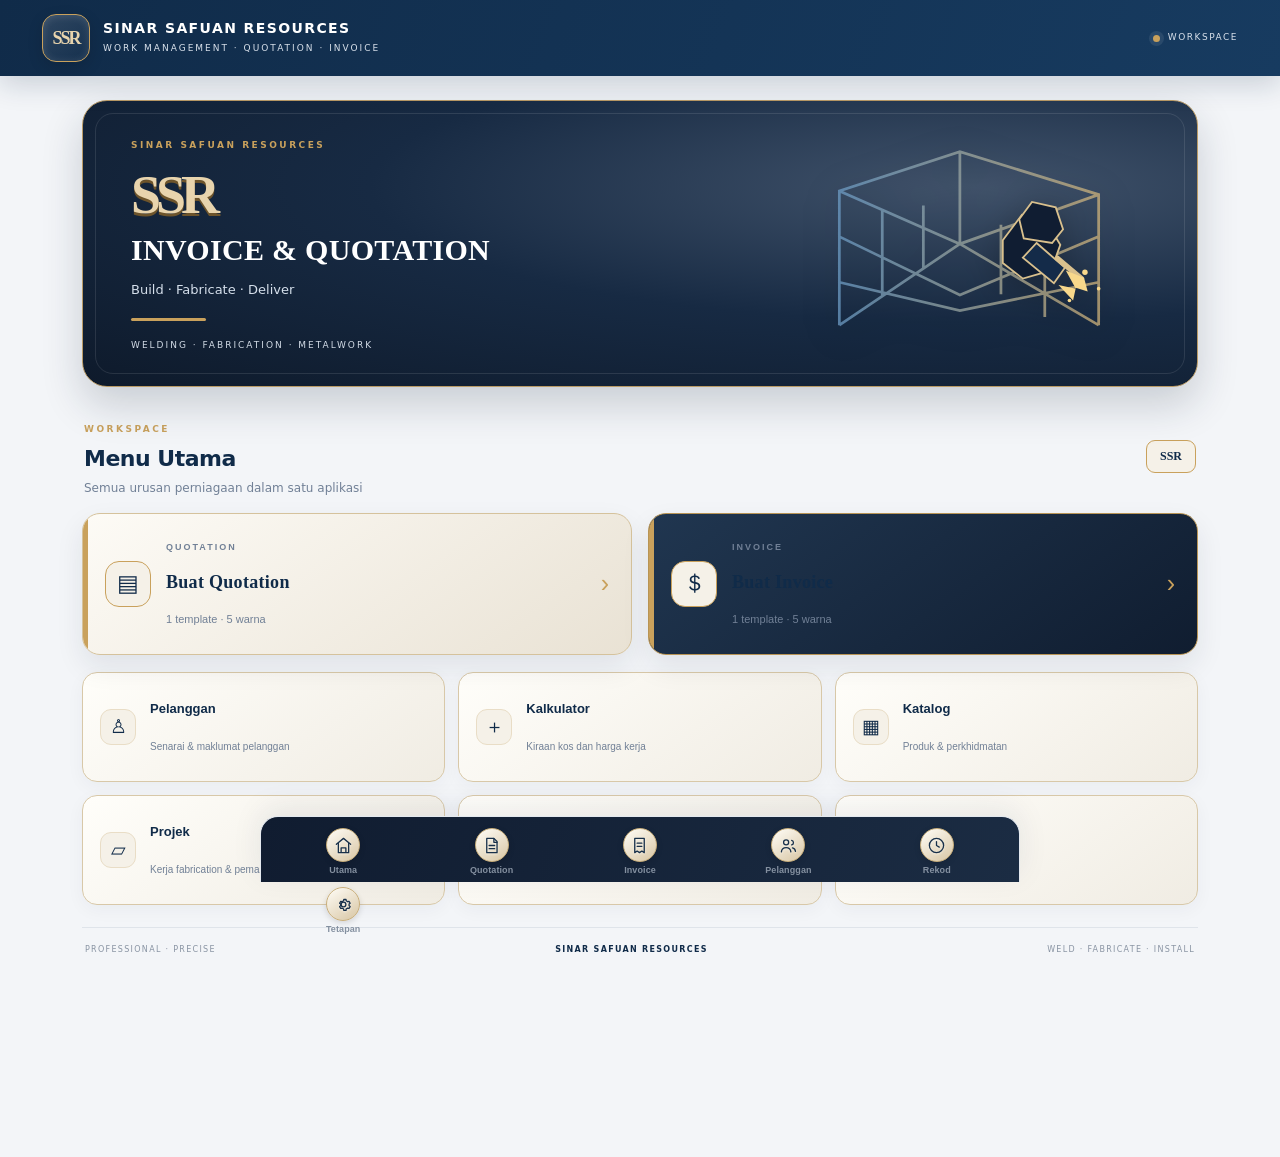
==== commit 5e1a5d6c: "Sync Android WebView scroll fix" ====
--- a/app/src/main/assets/index.html
+++ b/app/src/main/assets/index.html
@@ -1,5 +1,5 @@
 <!doctype html>
-<html lang="ms"><head><meta charset="utf-8"><meta name="viewport" content="width=device-width,initial-scale=1,maximum-scale=1,user-scalable=no"><meta name="theme-color" content="#101d32"><title>Invoice / Quotation SSR</title>
+<html lang="ms"><head><meta charset="utf-8"><meta name="viewport" content="width=device-width,initial-scale=1,maximum-scale=5,user-scalable=yes"><meta name="theme-color" content="#101d32"><title>Invoice / Quotation SSR</title>
 <style>
 :root{--navy:#101d32;--navy2:#1b2d49;--gold:#c69a58;--gold2:#e4c58f;--paper:#f6f2e9;--ink:#1e2938;--muted:#738092;--line:#e3e6eb}*{box-sizing:border-box}body{margin:0;background:#eef1f5;color:var(--ink);font:14px/1.45 system-ui,-apple-system,Segoe UI,Roboto,sans-serif}header{background:linear-gradient(125deg,#101d32,#263c5a);color:white;padding:18px 16px 20px;position:sticky;top:0;z-index:5;box-shadow:0 5px 20px #17283b22}header .brand{display:flex;align-items:center;gap:11px}.mark{width:42px;height:42px;border:1px solid #d8b77b;border-radius:12px;display:grid;place-items:center;color:#e4c58f;font-weight:900;letter-spacing:-2px;font-size:17px;box-shadow:inset 0 0 12px #d8b77b33}h1{font-size:17px;margin:0;letter-spacing:.2px}header small{color:#c7d0dc}main{max-width:900px;margin:auto;padding:16px}.tabs{display:flex;gap:8px;margin-bottom:16px}.tab{flex:1;border:1px solid #d9dee6;background:#fff;border-radius:12px;padding:12px 8px;font-weight:700;color:#566276}.tab.active{background:var(--navy);color:white;border-color:var(--navy)}.panel{background:white;border:1px solid #e2e6ec;border-radius:18px;padding:16px;margin-bottom:14px;box-shadow:0 8px 25px #1d2d4210}.panel h2{font-size:15px;margin:0 0 13px;color:var(--navy)}.grid{display:grid;grid-template-columns:repeat(2,minmax(0,1fr));gap:10px}.field{display:flex;flex-direction:column;gap:5px}.field.full{grid-column:1/-1}label{font-size:12px;color:#667387;font-weight:650}input,select,textarea{width:100%;border:1px solid #dce1e8;border-radius:10px;padding:11px 12px;background:#fbfcfd;color:#1c2736;font:inherit;outline:none;min-width:0}input:focus,select:focus,textarea:focus{border-color:var(--gold);box-shadow:0 0 0 3px #c69a5820}textarea{min-height:68px;resize:vertical}.actions{display:flex;gap:9px;flex-wrap:wrap;margin-top:14px}.btn{border:0;border-radius:11px;padding:12px 15px;font-weight:750;font:inherit;cursor:pointer}.primary{background:linear-gradient(135deg,#c69a58,#e0bd82);color:#172337}.dark{background:var(--navy);color:white}.soft{background:#eef1f5;color:#344257}.danger{background:#fff0ee;color:#a43b30}.items{display:grid;gap:8px}.item{display:grid;grid-template-columns:1.5fr .55fr .8fr auto;gap:7px;align-items:end}.item .field label{font-size:11px}.item input{padding:10px 8px}.total{display:flex;justify-content:space-between;border-top:1px solid var(--line);padding-top:12px;margin-top:12px;font-size:16px;font-weight:800}.hint{color:var(--muted);font-size:12px}.hidden{display:none!important}.preview-wrap{background:#dfe4eb;border-radius:14px;padding:12px;overflow:auto;touch-action:pan-x pan-y}.preview-tools{display:flex;gap:8px;align-items:center;justify-content:space-between;margin-bottom:10px}.paper{background:white;width:794px;max-width:none;min-height:1123px;margin:0 auto;padding:52px 48px;color:#1d2938;box-shadow:0 6px 25px #17283b25;transform-origin:top center;font-family:Arial,sans-serif}.paper .top{display:flex;justify-content:space-between;gap:20px;border-bottom:4px solid var(--gold);padding-bottom:22px}.paper .company{font-size:22px;font-weight:900;color:var(--navy);letter-spacing:.4px}.paper .sub{font-size:10px;color:#697588;line-height:1.6}.paper .doc-title{text-align:right;font-size:28px;font-weight:900;color:var(--navy);letter-spacing:1px}.paper .doc-no{font-size:11px;color:#667085;margin-top:6px}.paper .meta{display:grid;grid-template-columns:1fr 1fr;gap:20px;margin:26px 0}.paper .meta b{display:block;font-size:10px;color:#8a6a3c;text-transform:uppercase;letter-spacing:1px;margin-bottom:6px}.paper .meta div{font-size:12px;line-height:1.7}.paper table{width:100%;border-collapse:collapse;font-size:11px;margin-top:18px}.paper th{background:var(--navy);color:white;text-align:left;padding:11px 8px}.paper td{padding:11px 8px;border-bottom:1px solid #e8ebef}.paper td:nth-child(n+2),.paper th:nth-child(n+2){text-align:right}.paper .sum{width:48%;margin:18px 0 0 auto;font-size:12px}.paper .sum div{display:flex;justify-content:space-between;padding:6px 0}.paper .sum .grand{border-top:2px solid var(--gold);font-weight:900;font-size:16px;color:var(--navy);margin-top:5px;padding-top:11px}.paper .notes{margin-top:35px;font-size:10px;line-height:1.7;color:#586579}.paper .foot{margin-top:44px;border-top:1px solid #dfe3e8;padding-top:13px;display:flex;justify-content:space-between;font-size:9px;color:#7b8492}.paper .signature{margin-top:38px;font-size:11px}.paper .signature span{display:block;border-top:1px solid #9da6b2;width:180px;margin-top:35px;padding-top:7px}.smallcaps{text-transform:uppercase;letter-spacing:1px}@media(max-width:560px){main{padding:11px}.grid{grid-template-columns:1fr}.field.full{grid-column:auto}.item{grid-template-columns:1fr  .65fr .9fr auto}.paper{padding:28px 22px;min-height:980px}.paper .company{font-size:16px}.paper .doc-title{font-size:22px}.paper .meta{gap:10px}.paper table{font-size:9px}.paper th,.paper td{padding:8px 4px}.panel{padding:13px}}@media print{body{background:white}.no-print,header,main>.tabs,main>.panel:not(.preview-panel),.preview-tools{display:none!important}main{padding:0;max-width:none}.preview-wrap{padding:0;background:white;overflow:visible}.paper{box-shadow:none;max-width:none;width:210mm;min-height:297mm;margin:0;transform:none!important}.preview-panel{border:0;padding:0;margin:0;box-shadow:none}}
 
@@ -166,6 +166,16 @@
 @media(max-width:700px){.app-header{height:66px;padding:0 15px}.header-status{display:none}main{padding:14px 12px 25px}.dash-hero{min-height:220px;padding:23px 20px;border-radius:20px}.hero-mark{font-size:44px}.hero-art{width:39%;height:155px}.hero-copy h2{font-size:19px}.hero-copy small{font-size:7px;letter-spacing:1.3px}.dash-heading{margin:23px 2px 13px}.dash-heading h2{font-size:19px}.primary-actions{gap:9px}.action-card{min-height:124px;padding:14px 12px;grid-template-columns:36px 1fr auto;gap:3px 8px;border-radius:15px}.action-icon{width:35px;height:35px;font-size:18px;border-radius:11px}.action-card strong{font-size:14px}.action-card small{font-size:9px}.action-label{font-size:7px;letter-spacing:1.3px}.action-arrow{font-size:20px}.quick-grid{grid-template-columns:repeat(2,minmax(0,1fr));gap:9px}.quick-card{min-height:94px;padding:12px;grid-template-columns:31px 1fr;gap:3px 8px;border-radius:14px}.quick-icon{width:30px;height:30px;font-size:16px}.quick-card b{font-size:12px}.quick-card small{font-size:9px}.dash-footer{font-size:6px;letter-spacing:.6px}.dash-footer b{font-size:7px}#form{display:block}#form>.panel{margin-bottom:12px;padding:16px;border-radius:16px}.panel h2{font-size:13px}.grid{grid-template-columns:repeat(2,minmax(0,1fr));gap:10px}.field.full{grid-column:1/-1}.item{grid-template-columns:minmax(0,1fr) .55fr .75fr auto;gap:5px;padding:9px}.item input{font-size:11px;padding:9px 6px}.btn{font-size:11px;padding:10px 12px}.bottom-nav{height:70px}.nav-item .nav-symbol{font-size:19px}.nav-item small{font-size:8px}.preview-tools{flex-wrap:wrap}.preview-tools>div{display:flex;flex-wrap:wrap;gap:5px}.preview-wrap{padding:9px}.dash-footer{flex-wrap:wrap}}
 @media(max-width:380px){.hero-art{width:33%}.hero-copy h2{font-size:16px}.hero-copy small{font-size:6px}.action-card{grid-template-columns:31px 1fr auto;padding:11px 9px}.action-icon{width:30px;height:30px}.action-card strong{font-size:12px}.quick-card{grid-template-columns:28px 1fr;padding:10px}.quick-icon{width:27px;height:27px}}
 @media print{body{padding:0;background:white}.app-header,.bottom-nav{display:none!important}main{padding:0}.paper{box-shadow:none!important}}
+
+/* Android WebView scroll recovery: keep normal page scrolling available */
+html{min-height:100%;height:auto;overflow-y:auto;-webkit-overflow-scrolling:touch}
+body{min-height:100dvh;height:auto;overflow-y:auto;-webkit-overflow-scrolling:touch;overscroll-behavior-y:auto;touch-action:pan-y}
+main{padding-bottom:calc(92px + env(safe-area-inset-bottom))}
+.bottom-nav{touch-action:pan-x;}
+#preview.preview-fullscreen{position:fixed;inset:0;overflow:hidden;overscroll-behavior:none;}
+#preview.preview-fullscreen .preview-panel{min-height:0;overflow:hidden;}
+#preview.preview-fullscreen .preview-wrap{flex:1 1 auto;min-height:0;max-height:100%;overflow-x:auto;overflow-y:auto;-webkit-overflow-scrolling:touch;overscroll-behavior:contain;touch-action:pan-x pan-y pinch-zoom;}
+#preview.preview-fullscreen .paper{margin-bottom:24px;}
 </style></head><body>
 <header class="app-header"><div class="brand"><div class="mark">SSR</div><div><h1>SINAR SAFUAN RESOURCES</h1><small>WORK MANAGEMENT · QUOTATION · INVOICE</small></div></div><div class="header-status"><span class="status-dot"></span><span>WORKSPACE</span></div></header>
 <main>
@@ -294,7 +304,7 @@
 document.querySelectorAll('.nav-item[data-tab],.quick-card[data-tab]').forEach(x=>x.addEventListener('click',()=>show(x.dataset.tab)));
 document.querySelectorAll('[data-open-doc]').forEach(x=>x.addEventListener('click',()=>{$('type').value=x.dataset.openDoc;syncTemplateFields();show('form');}));
 document.querySelectorAll('[data-jump]').forEach(x=>x.addEventListener('click',()=>{show('form');setTimeout(()=>{let target=x.dataset.jump==='company'?'companyPanel':x.dataset.jump==='calculator'?'calculatorPanel':'customerPanel';$(target)?.scrollIntoView({behavior:'smooth',block:'start'});},100)}));
-const previewPanel=document.querySelector('.preview-panel');const fullBtn=$('fullscreenToggle');function togglePreviewFullscreen(force){let on=typeof force==='boolean'?force:!previewPanel.classList.contains('is-fullscreen');previewPanel.classList.toggle('is-fullscreen',on);fullBtn.textContent=on?'Keluar skrin penuh':'Full skrin';document.body.style.overflow=on?'hidden':'';setTimeout(applyZoom,80)}fullBtn.onclick=()=>togglePreviewFullscreen();$('fitPage').onclick=()=>{zoom=1;applyZoom();$('previewWrap').scrollTo({top:0,left:0,behavior:'smooth'})};document.addEventListener('keydown',e=>{if(e.key==='Escape'&&previewPanel.classList.contains('is-fullscreen'))togglePreviewFullscreen(false)});
+const previewPanel=document.querySelector('.preview-panel');const fullBtn=$('fullscreenToggle');function togglePreviewFullscreen(force){let on=typeof force==='boolean'?force:!previewPanel.classList.contains('is-fullscreen');previewPanel.classList.toggle('is-fullscreen',on);fullBtn.textContent=on?'Keluar skrin penuh':'Full skrin';document.body.style.overflow='';setTimeout(applyZoom,80)}fullBtn.onclick=()=>togglePreviewFullscreen();$('fitPage').onclick=()=>{zoom=1;applyZoom();$('previewWrap').scrollTo({top:0,left:0,behavior:'smooth'})};document.addEventListener('keydown',e=>{if(e.key==='Escape'&&previewPanel.classList.contains('is-fullscreen'))togglePreviewFullscreen(false)});
 $('make').onclick=()=>{render();show('preview')};$('back').onclick=()=>show('form');$('plus').onclick=()=>{zoom=Math.min(2.2,zoom+.15);applyZoom()};$('minus').onclick=()=>{zoom=Math.max(.55,zoom-.15);applyZoom()};$('print').onclick=()=>{if(window.SSR&&window.SSR.printPage)window.SSR.printPage();else window.print()};
 $('save').onclick=()=>{render();let type=$('type').value,day=$('date').value.replaceAll('-',''),key='ssr_seq_'+type+'_'+day;let no=docNo(type);let n=+(localStorage.getItem(key)||0)+1;localStorage.setItem(key,n);records.unshift({no,type,customer:$('customer').value,date:$('date').value,total:values().total,html:$('paper').innerHTML,template:templateSelect().value});localStorage.setItem('ssr_records',JSON.stringify(records));alert('Dokumen disimpan: '+no);show('history')};
 function showRecords(){let q=($('historySearch').value||'').toLowerCase(),t=$('historyType').value||'';let a=records.map((r,i)=>({...r,_i:i})).filter(r=>(!t||r.type===t)&&(!q||[r.no,r.customer,r.date].join(' ').toLowerCase().includes(q)));$('dashDocs').textContent=records.length;$('dashValue').textContent=money(records.reduce((n,r)=>n+(+r.total||0),0));$('dashQT').textContent=records.filter(r=>r.type==='QT').length;$('dashINV').textContent=records.filter(r=>r.type==='INV').length;$('records').innerHTML=a.length?a.map(r=>'<article class="ssr-record '+(r.type==='INV'?'inv':'qt')+'"><div class="ssr-rec-top"><b>'+(r.type==='INV'?'INVOICE':'QUOTATION')+'</b><span>'+esc(r.date||'')+'</span></div><strong>'+esc(r.no)+'</strong><p>'+esc(r.customer||'Pelanggan')+'</p><div class="ssr-rec-total"><span>Jumlah</span><b>'+money(r.total)+'</b></div><div class="actions"><button class="btn soft" onclick="openRecord('+r._i+')">Buka dokumen</button><button class="btn danger" onclick="deleteRecord('+r._i+')">Padam</button></div></article>').join(''):'<div class="ssr-empty">Tiada dokumen. Dokumen yang disimpan akan dipaparkan di sini.</div>'}
@@ -411,7 +421,7 @@
   document.querySelectorAll('.quick-card[data-tab]').forEach(b=>b.addEventListener('click',()=>ssrShow(b.dataset.tab)));
  document.querySelectorAll('[data-open-doc]').forEach(b=>b.addEventListener('click',()=>{$('type').value=b.dataset.openDoc;syncTemplateFields();paintGallery();ssrShow('form')}));
  document.querySelectorAll('[data-jump]').forEach(b=>b.addEventListener('click',()=>ssrShow(b.dataset.jump==='company'?'settings':b.dataset.jump==='calculator'?'tools':'customers')));
- $('make').onclick=()=>{render();zoom=1;ssrShow('preview');const panel=document.querySelector('.preview-panel');panel.classList.add('is-fullscreen');$('preview').classList.add('preview-fullscreen');$('fullscreenToggle').textContent='Tutup';document.body.style.overflow='hidden';setTimeout(()=>{zoom=1;applyZoom()},100)};
+ $('make').onclick=()=>{render();zoom=1;ssrShow('preview');const panel=document.querySelector('.preview-panel');panel.classList.add('is-fullscreen');$('preview').classList.add('preview-fullscreen');$('fullscreenToggle').textContent='Tutup';document.body.style.overflow='';setTimeout(()=>{zoom=1;applyZoom()},100)};
  $('fullscreenToggle').onclick=()=>{ssrShow('form');$('preview').classList.remove('preview-fullscreen');document.querySelector('.preview-panel').classList.remove('is-fullscreen');document.body.style.overflow=''};
  $('back').onclick=()=>ssrShow('form');
  // One complete A4 page fitted initially, pinch to zoom when needed.
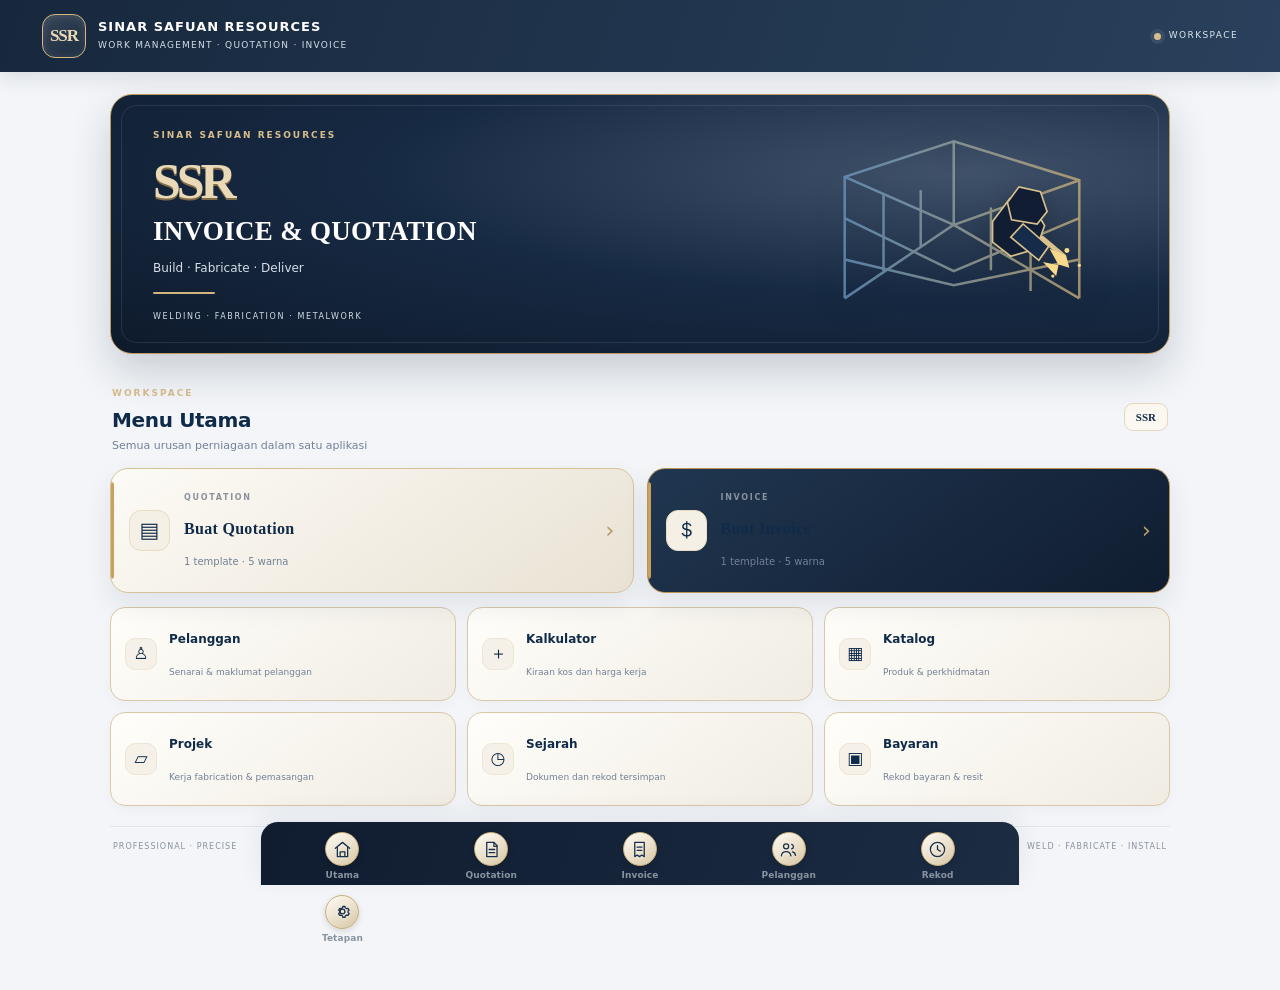
==== commit b5046aa6: "Sync redesigned SSR interface into Android app assets" ====
--- a/app/src/main/assets/index.html
+++ b/app/src/main/assets/index.html
@@ -1,73 +1,66 @@
 <!doctype html>
 <html lang="ms"><head><meta charset="utf-8"><meta name="viewport" content="width=device-width,initial-scale=1,maximum-scale=5,user-scalable=yes"><meta name="theme-color" content="#101d32"><title>Invoice / Quotation SSR</title>
 <style>
-:root{--navy:#101d32;--navy2:#1b2d49;--gold:#c69a58;--gold2:#e4c58f;--paper:#f6f2e9;--ink:#1e2938;--muted:#738092;--line:#e3e6eb}*{box-sizing:border-box}body{margin:0;background:#eef1f5;color:var(--ink);font:14px/1.45 system-ui,-apple-system,Segoe UI,Roboto,sans-serif}header{background:linear-gradient(125deg,#101d32,#263c5a);color:white;padding:18px 16px 20px;position:sticky;top:0;z-index:5;box-shadow:0 5px 20px #17283b22}header .brand{display:flex;align-items:center;gap:11px}.mark{width:42px;height:42px;border:1px solid #d8b77b;border-radius:12px;display:grid;place-items:center;color:#e4c58f;font-weight:900;letter-spacing:-2px;font-size:17px;box-shadow:inset 0 0 12px #d8b77b33}h1{font-size:17px;margin:0;letter-spacing:.2px}header small{color:#c7d0dc}main{max-width:900px;margin:auto;padding:16px}.tabs{display:flex;gap:8px;margin-bottom:16px}.tab{flex:1;border:1px solid #d9dee6;background:#fff;border-radius:12px;padding:12px 8px;font-weight:700;color:#566276}.tab.active{background:var(--navy);color:white;border-color:var(--navy)}.panel{background:white;border:1px solid #e2e6ec;border-radius:18px;padding:16px;margin-bottom:14px;box-shadow:0 8px 25px #1d2d4210}.panel h2{font-size:15px;margin:0 0 13px;color:var(--navy)}.grid{display:grid;grid-template-columns:repeat(2,minmax(0,1fr));gap:10px}.field{display:flex;flex-direction:column;gap:5px}.field.full{grid-column:1/-1}label{font-size:12px;color:#667387;font-weight:650}input,select,textarea{width:100%;border:1px solid #dce1e8;border-radius:10px;padding:11px 12px;background:#fbfcfd;color:#1c2736;font:inherit;outline:none;min-width:0}input:focus,select:focus,textarea:focus{border-color:var(--gold);box-shadow:0 0 0 3px #c69a5820}textarea{min-height:68px;resize:vertical}.actions{display:flex;gap:9px;flex-wrap:wrap;margin-top:14px}.btn{border:0;border-radius:11px;padding:12px 15px;font-weight:750;font:inherit;cursor:pointer}.primary{background:linear-gradient(135deg,#c69a58,#e0bd82);color:#172337}.dark{background:var(--navy);color:white}.soft{background:#eef1f5;color:#344257}.danger{background:#fff0ee;color:#a43b30}.items{display:grid;gap:8px}.item{display:grid;grid-template-columns:1.5fr .55fr .8fr auto;gap:7px;align-items:end}.item .field label{font-size:11px}.item input{padding:10px 8px}.total{display:flex;justify-content:space-between;border-top:1px solid var(--line);padding-top:12px;margin-top:12px;font-size:16px;font-weight:800}.hint{color:var(--muted);font-size:12px}.hidden{display:none!important}.preview-wrap{background:#dfe4eb;border-radius:14px;padding:12px;overflow:auto;touch-action:pan-x pan-y}.preview-tools{display:flex;gap:8px;align-items:center;justify-content:space-between;margin-bottom:10px}.paper{background:white;width:794px;max-width:none;min-height:1123px;margin:0 auto;padding:52px 48px;color:#1d2938;box-shadow:0 6px 25px #17283b25;transform-origin:top center;font-family:Arial,sans-serif}.paper .top{display:flex;justify-content:space-between;gap:20px;border-bottom:4px solid var(--gold);padding-bottom:22px}.paper .company{font-size:22px;font-weight:900;color:var(--navy);letter-spacing:.4px}.paper .sub{font-size:10px;color:#697588;line-height:1.6}.paper .doc-title{text-align:right;font-size:28px;font-weight:900;color:var(--navy);letter-spacing:1px}.paper .doc-no{font-size:11px;color:#667085;margin-top:6px}.paper .meta{display:grid;grid-template-columns:1fr 1fr;gap:20px;margin:26px 0}.paper .meta b{display:block;font-size:10px;color:#8a6a3c;text-transform:uppercase;letter-spacing:1px;margin-bottom:6px}.paper .meta div{font-size:12px;line-height:1.7}.paper table{width:100%;border-collapse:collapse;font-size:11px;margin-top:18px}.paper th{background:var(--navy);color:white;text-align:left;padding:11px 8px}.paper td{padding:11px 8px;border-bottom:1px solid #e8ebef}.paper td:nth-child(n+2),.paper th:nth-child(n+2){text-align:right}.paper .sum{width:48%;margin:18px 0 0 auto;font-size:12px}.paper .sum div{display:flex;justify-content:space-between;padding:6px 0}.paper .sum .grand{border-top:2px solid var(--gold);font-weight:900;font-size:16px;color:var(--navy);margin-top:5px;padding-top:11px}.paper .notes{margin-top:35px;font-size:10px;line-height:1.7;color:#586579}.paper .foot{margin-top:44px;border-top:1px solid #dfe3e8;padding-top:13px;display:flex;justify-content:space-between;font-size:9px;color:#7b8492}.paper .signature{margin-top:38px;font-size:11px}.paper .signature span{display:block;border-top:1px solid #9da6b2;width:180px;margin-top:35px;padding-top:7px}.smallcaps{text-transform:uppercase;letter-spacing:1px}@media(max-width:560px){main{padding:11px}.grid{grid-template-columns:1fr}.field.full{grid-column:auto}.item{grid-template-columns:1fr  .65fr .9fr auto}.paper{padding:28px 22px;min-height:980px}.paper .company{font-size:16px}.paper .doc-title{font-size:22px}.paper .meta{gap:10px}.paper table{font-size:9px}.paper th,.paper td{padding:8px 4px}.panel{padding:13px}}@media print{body{background:white}.no-print,header,main>.tabs,main>.panel:not(.preview-panel),.preview-tools{display:none!important}main{padding:0;max-width:none}.preview-wrap{padding:0;background:white;overflow:visible}.paper{box-shadow:none;max-width:none;width:210mm;min-height:297mm;margin:0;transform:none!important}.preview-panel{border:0;padding:0;margin:0;box-shadow:none}}
-
-
-
-/* Template picker as visual catalogue */
-.template-gallery{display:grid;grid-template-columns:repeat(2,minmax(0,1fr));gap:12px;margin-top:12px}
-.template-choice{border:1px solid #d9d4ca;border-radius:13px;padding:9px;background:#fff;text-align:left;box-shadow:0 5px 14px #1a2a3d0d;min-width:0}
-.template-choice.selected{border:2px solid #b38d50;box-shadow:0 0 0 3px #c8a66a33}
-.template-thumb{height:158px;position:relative;overflow:hidden;background:var(--thumb-bg,#f7f6f2);border:1px solid #e4e0d7;border-radius:5px;padding:13px 10px;color:var(--thumb-ink,#20344c)}
-.template-thumb .t-head{height:29px;background:var(--thumb-head,#182b44);margin:-13px -10px 10px;padding:7px 8px;color:#fff;display:flex;justify-content:space-between;align-items:center}
-.template-thumb .t-brand{width:45%;height:4px;background:currentColor;opacity:.8}
-.template-thumb .t-title{font:bold 9px Arial;letter-spacing:1px}
-.template-thumb .t-meta{height:17px;border:1px solid var(--thumb-accent,#c39a58);margin:7px 0}
-.template-thumb .t-lines{height:5px;background:var(--thumb-line,#d5dce4);margin:6px 0}
-.template-thumb .t-lines:nth-child(odd){width:85%}
-.template-thumb .t-total{height:17px;background:var(--thumb-accent,#c39a58);margin-top:9px}
-.template-thumb .t-photo{position:absolute;right:8px;top:43px;width:44px;height:28px;border-radius:3px;background:linear-gradient(135deg,#172638,#40586c 45%,#dca75d 48%,#fff0b2 53%,#27394b 58%);opacity:.82}
-.template-choice b{display:block;font-size:12px;margin-top:8px;color:#1b2b40}
-.template-choice small{font-size:10px;color:#7a8490;display:block;margin-top:3px}
-.customer-screen{padding-bottom:100px}.customer-record{display:flex;align-items:center;justify-content:space-between;gap:12px;padding:13px 0;border-bottom:1px solid #e9e3d8}.customer-record-main{min-width:0;display:grid;gap:4px}.customer-record-main b{font-size:13px;color:#1b2d43}.customer-record-main small{font-size:10px;color:#7a8491;overflow-wrap:anywhere}.customer-record-actions{display:flex;gap:6px;flex:none}.customer-record-actions .btn{padding:8px 10px;font-size:10px}.empty-state{font-size:12px;color:#8b929d;padding:15px 0}
-#customerPanel{margin-top:12px}
-#settings .panel,#tools .panel,#payments .panel{background:linear-gradient(145deg,#fff,#f8f6f1)}
-#preview.preview-fullscreen{position:fixed;inset:0;z-index:9999;background:#dfe3e7;padding:8px;overflow:hidden}
-#preview.preview-fullscreen .preview-panel{height:100%;display:flex;flex-direction:column;gap:7px}
-#preview.preview-fullscreen .preview-wrap{flex:1;min-height:0;overflow:auto;display:flex;justify-content:center;align-items:flex-start;touch-action:pan-x pan-y}
-#preview.preview-fullscreen .paper{flex:none;transform-origin:top center;box-shadow:0 8px 30px #17283b30}
-#preview.preview-fullscreen .preview-tools{display:flex;position:sticky;top:0;background:#fff;border-radius:10px;padding:6px;z-index:3}
-#preview.preview-fullscreen .actions{position:sticky;bottom:0;background:#f7f5f0;padding:6px;z-index:3}
-@media(max-width:600px){.template-gallery{gap:9px}.template-thumb{height:140px}.template-choice{padding:7px}.bottom-nav{padding-left:3px;padding-right:3px}.nav-item small{font-size:8px}}
-
-
-
-
-/* Twelve miniature A4 previews — each card reflects its own document composition */
-.template-thumb.mini-layout{height:174px;padding:0 8px 8px;background:var(--thumb-bg);border:1px solid #ddd8ce;border-radius:4px;display:flex;flex-direction:column;gap:5px;color:var(--thumb-ink);box-shadow:0 3px 8px #14243b12}
-.mini-head{height:38px;flex:none;margin:0 -8px;padding:6px 8px;background:var(--thumb-head);border-bottom:3px solid var(--thumb-accent);display:flex;align-items:center;gap:5px;color:white}
-.mini-logo{width:22px;height:22px;border:1px solid var(--thumb-accent);border-radius:50%;display:grid;place-items:center;font:italic 700 6px Georgia,serif;color:var(--thumb-accent);flex:none}
-.mini-company{display:grid;gap:3px;flex:1}.mini-company i,.mini-contact i,.mini-meta i,.mini-bill i,.mini-table i,.mini-total i{display:block;height:3px;background:currentColor;opacity:.5;border-radius:2px}.mini-company i:first-child{width:90%}.mini-company i:last-child{width:58%;opacity:.28}
-.mini-doc{font:700 6px Arial,sans-serif;color:var(--thumb-accent);letter-spacing:.4px}
-.mini-contact{display:flex;justify-content:space-between;gap:5px;padding:2px 1px}.mini-contact i{width:27%;height:2px;opacity:.35}
-.mini-meta{display:grid;grid-template-columns:1fr 1fr;gap:5px}.mini-meta i{height:13px;border:1px solid var(--thumb-accent);background:transparent;opacity:.7}
-.mini-bill{display:grid;grid-template-columns:1.2fr .8fr;gap:5px}.mini-bill i{height:17px;border:1px solid var(--thumb-accent);background:color-mix(in srgb,var(--thumb-accent) 12%,transparent);opacity:.75}
-.mini-bill i:last-child{display:none}
-.mini-table{display:grid;grid-template-columns:1fr;gap:3px;flex:1}.mini-th{height:9px;background:var(--thumb-head);border-bottom:2px solid var(--thumb-accent)}.mini-table i{height:4px;background:#8793a0;opacity:.27}
-.mini-table i:nth-child(3){width:82%}
-.mini-total{display:flex;justify-content:flex-end;align-items:center;gap:5px}.mini-total i{width:27%;height:11px;background:var(--thumb-head);opacity:.7}.mini-total b{width:34%;height:13px;background:var(--thumb-accent);display:block}
-.mini-sign{height:1px;width:35%;background:var(--thumb-ink);opacity:.3;align-self:flex-end;margin-top:1px}
-.mini-2 .mini-head{height:47px;border-radius:0 0 15px 0}.mini-2 .mini-meta{grid-template-columns:1fr 1fr}.mini-2 .mini-bill{grid-template-columns:1fr}
-.mini-3 .mini-head{height:56px;display:grid;grid-template-columns:25px 1fr;grid-template-rows:1fr 1fr}.mini-3 .mini-doc{grid-column:2}.mini-3 .mini-contact{background:color-mix(in srgb,var(--thumb-accent) 15%,transparent)}
-.mini-4 .mini-head{height:48px;flex-direction:column;align-items:flex-start;gap:2px}.mini-4 .mini-doc{align-self:flex-end;margin-top:-12px}.mini-4 .mini-meta{grid-template-columns:1fr 1fr}
-.mini-5 .mini-head{height:42px;background:var(--thumb-bg);color:var(--thumb-head);border-bottom:2px solid var(--thumb-accent)}.mini-5 .mini-logo{border-radius:4px}.mini-5 .mini-bill{grid-template-columns:1fr}
-.mini-6 .mini-head{border-left:6px solid var(--thumb-accent);height:35px}.mini-6 .mini-contact{display:grid;grid-template-columns:1fr}.mini-6 .mini-meta{grid-template-columns:1fr}
-.mini-7 .mini-head{background:var(--thumb-bg);color:var(--thumb-head);border-top:2px solid var(--thumb-head);border-bottom:1px solid var(--thumb-accent)}.mini-7 .mini-logo{border-radius:2px}.mini-7 .mini-meta i{border-radius:0}
-.mini-8 .mini-head{background:var(--thumb-bg);color:var(--thumb-head);border-bottom:5px solid var(--thumb-accent);border-radius:0 0 0 12px}.mini-8 .mini-logo{border-radius:50% 50% 3px 50%}
-.mini-9 .mini-head{background:#101114;border-bottom:4px solid var(--thumb-accent)}.mini-9 .mini-logo{border-radius:50%}.mini-9 .mini-bill i{background:#d7c59d}
-.mini-10 .mini-head{height:47px;background:linear-gradient(110deg,var(--thumb-head),#566477);border:3px double var(--thumb-accent)}.mini-10 .mini-meta i{border-radius:0}
-.mini-11 .mini-head{flex-direction:row-reverse;background:var(--thumb-head);border-bottom:5px solid var(--thumb-accent)}.mini-11 .mini-company{justify-items:end}.mini-11 .mini-bill{grid-template-columns:.8fr 1.2fr}
-.mini-12 .mini-head{height:48px;justify-content:center;background:var(--thumb-head);border-bottom:6px solid var(--thumb-accent)}.mini-12 .mini-doc{display:none}.mini-12 .mini-company{max-width:58%}
-.template-choice{transition:transform .15s,border-color .15s,box-shadow .15s}.template-choice:active{transform:scale(.985)}
-@media(max-width:600px){.template-thumb.mini-layout{height:155px}.mini-head{height:32px}.mini-2 .mini-head,.mini-3 .mini-head,.mini-4 .mini-head,.mini-5 .mini-head,.mini-10 .mini-head,.mini-12 .mini-head{height:39px}}
-
-
-
-
-/* Exact SSR reference layout: single master design, five colorways */
-.paper.ssr-reference-template{--head:#08264b;--accent:#d7ad55;--pale:#f8f4eb;--headText:#fff;width:794px;min-height:1123px;padding:0 26px 0;background:var(--pale);color:#1c2635;font-family:Georgia,'Times New Roman',serif;position:relative;overflow:hidden;box-shadow:0 10px 30px #0b1d3520}
-.ssr-top{height:176px;margin:0 -26px;padding:25px 30px 18px;background:linear-gradient(160deg,var(--head) 0%,var(--head) 72%,color-mix(in srgb,var(--head) 78%,#000) 100%);color:var(--headText);display:flex;align-items:center;position:relative;overflow:hidden;border-bottom:7px solid var(--accent);border-radius:0 0 48% 9% / 0 0 20% 12%}
+:root{--navy:#17283d;--navy2:#243b55;--gold:#c7a46b;--gold-light:#ead9b7;--ink:#263447;--muted:#788596;--line:#e6e9ed;--surface:#fff;--canvas:#f4f5f7;--shadow:0 8px 24px #1b2b4010;--radius:18px}
+*{box-sizing:border-box}
+html{min-height:100%;height:auto;overflow-y:auto;-webkit-overflow-scrolling:touch;background:var(--canvas)}
+body{margin:0;min-height:100dvh;height:auto;overflow-y:auto;-webkit-overflow-scrolling:touch;overscroll-behavior-y:auto;touch-action:pan-y;background:var(--canvas);color:var(--ink);font:14px/1.5 Inter,ui-sans-serif,system-ui,-apple-system,"Segoe UI",sans-serif;padding-bottom:calc(92px + env(safe-area-inset-bottom))}
+button,input,select,textarea{font:inherit}
+button{cursor:pointer}
+.app-header{height:72px;padding:0 clamp(15px,4vw,42px);display:flex;align-items:center;justify-content:space-between;background:linear-gradient(110deg,#17283d,#29415c);color:#fff;position:sticky;top:0;z-index:30;box-shadow:0 5px 20px #10243a20}
+.app-header .brand{display:flex;align-items:center;gap:12px}
+.app-header .mark{width:44px;height:44px;border:1px solid #d5b77f;border-radius:13px;display:grid;place-items:center;background:linear-gradient(145deg,#ffffff20,#ffffff05);color:#ead9b7;font:bold 17px Georgia;letter-spacing:-1px;box-shadow:inset 0 1px 8px #ffffff20}
+.app-header h1{font:700 13px/1.25 Inter,system-ui;letter-spacing:1px;color:#fff;margin:0}
+.app-header small{display:block;margin-top:4px;font-size:9px;letter-spacing:1.25px;color:#d6deea}
+.header-status{display:flex;align-items:center;gap:8px;color:#dce4ed;font-size:9px;letter-spacing:1.4px}.status-dot{width:7px;height:7px;border-radius:50%;background:#d7bd8c;box-shadow:0 0 0 4px #ffffff14}
+main{max-width:1120px;margin:auto;padding:22px clamp(12px,3vw,30px) 34px}
+.tabs{display:none!important}
+.dashboard-screen{display:block}
+.dash-hero{min-height:238px;border-radius:22px;overflow:hidden;background:radial-gradient(circle at 82% 24%,#506b87 0,transparent 32%),linear-gradient(115deg,#17283d,#0e1b2c 78%);padding:28px clamp(20px,4vw,42px);display:flex;align-items:center;justify-content:space-between;position:relative;box-shadow:0 14px 34px #17283d20;border:1px solid #ffffff18}
+.dash-hero:after{content:"";position:absolute;inset:10px;border:1px solid #ffffff18;border-radius:15px;pointer-events:none}
+.hero-copy{position:relative;z-index:2;color:#fff}.eyebrow{font-size:9px;letter-spacing:2px;font-weight:800;color:#d8bd8c;text-transform:uppercase}
+.hero-mark{font:bold 50px/1 Georgia,serif;letter-spacing:-4px;color:#ead9b7;margin:12px 0 5px;text-shadow:0 2px 0 #806b49}
+.hero-copy h2{font-size:clamp(19px,3vw,27px);letter-spacing:1px;margin:0;color:#fff}.hero-copy p{font-size:12px;color:#d5deea;margin:7px 0 15px}.hero-rule{display:block;width:62px;height:2px;background:#d2b47c;border-radius:4px;margin-bottom:10px}.hero-copy small{font-size:8px;letter-spacing:1.6px;color:#d2dce7}
+.hero-art{width:min(40%,330px);height:190px;display:grid;place-items:center;z-index:1}.weld-scene{width:100%;height:100%;filter:drop-shadow(0 7px 15px #0004)}
+.dash-heading{display:flex;align-items:center;justify-content:space-between;margin:27px 2px 14px}.dash-heading h2{font-size:20px;letter-spacing:-.35px;margin:3px 0;color:var(--navy)}.dash-heading p{margin:0;color:var(--muted);font-size:11px}.live-mark{border:1px solid #e5d8bd;color:var(--navy);background:#fbf8f1;padding:7px 11px;border-radius:9px;font:bold 11px Georgia}
+.primary-actions{display:grid;grid-template-columns:repeat(2,minmax(0,1fr));gap:13px;margin-bottom:14px}
+.action-card{min-height:125px;border:1px solid #e5e8ec;border-radius:17px;background:linear-gradient(145deg,#fff,#fbfbfa);padding:17px 18px;display:grid;grid-template-columns:43px 1fr auto;grid-template-rows:auto auto auto;align-items:center;text-align:left;gap:2px 12px;box-shadow:var(--shadow);color:var(--ink);position:relative;overflow:hidden;transition:transform .16s,box-shadow .16s}
+.action-card:before{content:"";position:absolute;left:0;top:13px;bottom:13px;width:3px;background:var(--gold);border-radius:0 4px 4px 0}
+.action-card:active,.quick-card:active{transform:scale(.985)}
+.action-icon{grid-row:1/4;width:41px;height:41px;display:grid;place-items:center;border-radius:12px;background:#f5f0e6;color:var(--navy);font-size:21px;border:1px solid #e8dcc5}
+.action-label{font-size:8px;font-weight:800;letter-spacing:1.7px;color:#8a929d}.action-card strong{font-size:16px;color:var(--navy)}.action-card small{font-size:10px;color:var(--muted)}.action-arrow{grid-column:3;grid-row:1/4;font-size:23px;color:#b99b67}
+.quick-grid{display:grid;grid-template-columns:repeat(3,minmax(0,1fr));gap:11px}
+.quick-card{min-height:94px;border:1px solid #e7eaee;border-radius:15px;background:#fff;padding:14px;text-align:left;display:grid;grid-template-columns:34px 1fr;grid-template-rows:auto auto;align-items:center;gap:2px 10px;box-shadow:0 4px 14px #142b4908;color:var(--ink);transition:transform .16s}
+.quick-icon{grid-row:1/3;width:32px;height:32px;display:grid;place-items:center;border-radius:10px;background:#f5f1e8;color:var(--navy);font-size:17px;border:1px solid #eee5d5}
+.quick-card b{font-size:12px;color:var(--navy)}.quick-card small{font-size:9px;line-height:1.35;color:var(--muted)}
+.dash-footer{margin-top:20px;border-top:1px solid #e2e6eb;padding:14px 3px 3px;display:flex;justify-content:space-between;gap:8px;color:#8993a0;font-size:8px;letter-spacing:1px}.dash-footer b{color:var(--navy)}
+#form,#customers,#history,#preview{animation:screenIn .2s ease}@keyframes screenIn{from{opacity:.55;transform:translateY(5px)}to{opacity:1;transform:none}}
+#form{display:grid;grid-template-columns:repeat(2,minmax(0,1fr));gap:14px;align-items:start}
+#form>.panel{margin:0;min-width:0}
+.panel{border:1px solid #e6e9ed;border-radius:var(--radius);padding:19px;background:var(--surface);box-shadow:var(--shadow);margin-bottom:13px}
+.panel h2{font-size:13px;font-weight:800;letter-spacing:.15px;color:var(--navy);margin:0 0 14px;padding-bottom:10px;border-bottom:1px solid #eef0f2;display:flex;align-items:center;gap:9px}
+.panel h2:before{content:"";width:3px;height:16px;border-radius:4px;background:var(--gold)}
+#form>.panel:first-child,#form>#customerPanel,#form>#companyPanel,#form>.actions,#form>.panel:has(#items),#form>.panel:has(#logoFile),#form>.panel:has(#savedCustomer),#form>.panel:has(#calculatorPanel),#form>.panel:has(#payDocSelect),#form>.panel:has(#backup),#form>.panel:has(#catName),#form>.panel:has(#projectName){grid-column:1/-1}
+.grid{display:grid;grid-template-columns:repeat(2,minmax(0,1fr));gap:12px}.field{display:flex;flex-direction:column;gap:6px;min-width:0}.field.full{grid-column:1/-1}
+label{font-size:10px;font-weight:750;letter-spacing:.35px;color:#687789;text-transform:uppercase}
+input,select,textarea{width:100%;min-width:0;min-height:43px;border:1px solid #dfe4e9;border-radius:10px;background:#fafbfc;color:#263447;padding:11px 12px;font:13px Inter,system-ui;outline:none;transition:border .15s,box-shadow .15s}
+input:focus,select:focus,textarea:focus{border-color:#c5a36b;box-shadow:0 0 0 3px #c5a36b24;background:#fff}
+textarea{min-height:78px;resize:vertical}
+.actions{display:flex;gap:8px;flex-wrap:wrap;margin-top:14px}
+.btn{border:1px solid transparent;border-radius:10px;padding:10px 15px;min-height:41px;font:700 11px Inter,system-ui;letter-spacing:.1px;transition:transform .15s,box-shadow .15s}
+.btn:active{transform:scale(.98)}.btn.primary{background:linear-gradient(135deg,#c5a36b,#e3cfaa);color:#1d2c40;box-shadow:0 4px 12px #b9955c26}.btn.dark{background:#1b3048;color:#fff;box-shadow:0 4px 12px #172b421c}.btn.soft{background:#f5f6f7;border-color:#e5e8eb;color:#48576a}.btn.danger{background:#fff1ef;color:#a43c32}
+.items{display:grid;gap:9px}.item{display:grid;grid-template-columns:1.5fr .55fr .8fr auto;gap:7px;align-items:end;padding:11px;border:1px solid #e9ecef;border-radius:12px;background:#fafbfc}.item .field label{font-size:9px}.item input{padding:9px 8px}.total{display:flex;justify-content:space-between;align-items:center;border:0;background:#1b3048;color:white;border-radius:12px;padding:14px 16px;margin-top:14px;font-size:13px;font-weight:800}.total strong{color:#ead9b7}
+.hint{font-size:11px;color:#7c8998;line-height:1.6}.hidden{display:none!important}
+.template-gallery{display:grid;grid-template-columns:repeat(2,minmax(0,1fr));gap:11px;margin-top:12px}.template-choice{border:1px solid #e5e8ec;border-radius:13px;padding:10px;background:#fff;text-align:left;box-shadow:0 3px 12px #172b4208;min-width:0}.template-choice.selected{border:2px solid #b99a66;box-shadow:0 0 0 3px #c9ad7c24}.template-thumb{height:130px;position:relative;overflow:hidden;background:var(--thumb-bg,#f8f7f4);border:1px solid #e7e4dd;border-radius:5px;padding:12px 9px;color:var(--thumb-ink,#20344c)}.template-thumb .t-head{height:27px;background:var(--thumb-head,#182b44);margin:-12px -9px 9px;padding:6px 8px;color:#fff;display:flex;justify-content:space-between;align-items:center}.template-thumb .t-brand{width:45%;height:4px;background:currentColor;opacity:.8}.template-thumb .t-title{font:bold 8px Arial;letter-spacing:1px}.template-thumb .t-meta{height:15px;border:1px solid var(--thumb-accent,#c39a58);margin:7px 0}.template-thumb .t-lines{height:4px;background:#cbd2da;margin:6px 0}.template-thumb .t-total{height:15px;background:var(--thumb-accent,#c39a58);margin-top:8px}.template-thumb .t-photo{position:absolute;right:8px;top:40px;width:40px;height:25px;border-radius:3px;background:linear-gradient(135deg,#172638,#40586c 45%,#dca75d 48%,#fff0b2 53%,#27394b 58%);opacity:.82}.template-choice b{display:block;font-size:11px;margin-top:8px;color:#1b2b40}.template-choice small{font-size:9px;color:#7a8490;display:block;margin-top:2px}
+.customer-screen{padding-bottom:18px}.customer-record{display:flex;align-items:center;justify-content:space-between;gap:10px;padding:12px 0;border-bottom:1px solid #edf0f2}.customer-record-main{min-width:0;display:grid;gap:4px}.customer-record-main b{font-size:12px;color:#1b2d43}.customer-record-main small{font-size:10px;color:#7a8491;overflow-wrap:anywhere}.customer-record-actions{display:flex;gap:5px;flex:none}.customer-record-actions .btn{padding:7px 9px;font-size:9px}.empty-state{font-size:12px;color:#8b929d;padding:14px 0}#customerPanel{margin-top:12px}
+#history .panel+.panel{margin-top:13px}#history .grid>.panel{background:linear-gradient(145deg,#fff,#faf8f3);border-radius:13px;padding:14px;box-shadow:none}#history .grid>.panel label{color:var(--muted)}#history .grid>.panel div[id]{color:var(--navy)}
+.preview-panel{padding:16px!important}.preview-tools{display:flex;gap:8px;align-items:center;justify-content:space-between;padding:0 0 12px;border-bottom:1px solid #edf0f3;margin-bottom:10px}.preview-tools .btn{min-height:35px;padding:7px 10px}.preview-wrap{background:#e9edf1;border-radius:13px;padding:13px;overflow:auto;overscroll-behavior:contain;touch-action:pan-x pan-y pinch-zoom}#paper{box-shadow:0 10px 30px #15294320}
+.bottom-nav{position:fixed;z-index:40;left:50%;transform:translateX(-50%);bottom:0;width:min(100%,760px);height:72px;padding:6px 9px calc(6px + env(safe-area-inset-bottom));background:#fff;border:1px solid #e6e9ed;border-bottom:0;border-radius:17px 17px 0 0;box-shadow:0 -7px 24px #142b4912;display:grid;grid-template-columns:repeat(5,1fr);gap:4px;touch-action:pan-x}
+.nav-item{border:0;background:transparent;color:#8993a0;border-radius:11px;display:flex;flex-direction:column;align-items:center;justify-content:center;gap:3px;padding:4px}.nav-item .nav-symbol{font-size:20px;line-height:1.1}.nav-item small{font-size:9px;font-weight:700;letter-spacing:.1px}.nav-item.active{color:#1b3048;background:#f6f2e9}.nav-item.active .nav-symbol{color:#b38f57}
+@media(min-width:900px){#form{grid-template-columns:repeat(2,minmax(0,1fr))}.bottom-nav{bottom:15px;border-radius:16px;height:64px;padding-bottom:6px}body{padding-bottom:100px}}
+@media(max-width:700px){.app-header{height:64px;padding:0 13px}.header-status{display:none}main{padding:13px 11px 25px}.dash-hero{min-height:195px;padding:20px 17px;border-radius:17px}.hero-mark{font-size:40px}.hero-art{width:36%;height:135px}.hero-copy h2{font-size:17px}.hero-copy small{font-size:7px;letter-spacing:1px}.dash-heading{margin:21px 2px 12px}.dash-heading h2{font-size:18px}.primary-actions{gap:8px}.action-card{min-height:112px;padding:12px 10px;grid-template-columns:32px 1fr auto;gap:2px 7px;border-radius:14px}.action-icon{width:31px;height:31px;font-size:16px}.action-card strong{font-size:13px}.action-card small{font-size:8px}.action-label{font-size:7px;letter-spacing:1px}.quick-grid{grid-template-columns:repeat(2,minmax(0,1fr));gap:8px}.quick-card{min-height:83px;padding:10px;grid-template-columns:29px 1fr;gap:2px 7px;border-radius:12px}.quick-icon{width:28px;height:28px;font-size:15px}.quick-card b{font-size:11px}.quick-card small{font-size:8px}.dash-footer{font-size:6px;letter-spacing:.5px;flex-wrap:wrap}#form{display:block}#form>.panel{margin-bottom:11px;padding:15px;border-radius:15px}.panel h2{font-size:12px}.grid{grid-template-columns:repeat(2,minmax(0,1fr));gap:9px}.field.full{grid-column:1/-1}.item{grid-template-columns:minmax(0,1fr) .52fr .72fr auto;gap:5px;padding:8px}.item input{font-size:10px;padding:8px 5px}.btn{font-size:10px;padding:9px 10px}.bottom-nav{height:68px}.nav-item .nav-symbol{font-size:18px}.nav-item small{font-size:8px}.preview-tools{flex-wrap:wrap}.preview-tools>div{display:flex;flex-wrap:wrap;gap:5px}.preview-wrap{padding:8px}.template-gallery{gap:8px}.template-choice{padding:7px}.template-thumb{height:115px}}
+@media(max-width:380px){.hero-art{width:30%}.hero-copy h2{font-size:15px}.hero-copy small{font-size:6px}.action-card{grid-template-columns:28px 1fr auto;padding:10px 8px}.action-icon{width:27px;height:27px}.action-card strong{font-size:11px}.quick-card{grid-template-columns:25px 1fr;padding:8px}.quick-icon{width:24px;height:24px}.grid{gap:7px}}
+@media print{body{padding:0;background:#fff}.app-header,.bottom-nav{display:none!important}main{padding:0}.paper{box-shadow:none!important}}
 .ssr-top:after{content:"";position:absolute;left:-5%;right:-5%;bottom:-48px;height:75px;border-top:6px solid var(--accent);border-radius:50%;transform:rotate(-3deg);box-shadow:0 -4px 0 #fff5}
 .ssr-brand{display:flex;align-items:center;gap:14px;z-index:2;max-width:68%}.ssr-brand .doc-logo,.ssr-brand .doc-logo-fallback{width:105px;height:82px;object-fit:contain;border:0;background:transparent;padding:0;border-radius:0}
 .ssr-brand .doc-logo-fallback{display:grid;place-items:center;font:bold italic 45px Georgia;color:var(--accent);text-shadow:0 2px 0 #fff5}
@@ -112,70 +105,13 @@
 
 /* COMPLETE APP UI REPLACEMENT — SSR WORKSPACE */
 :root{--navy:#102b49;--navy2:#173b60;--gold:#c9a15c;--gold2:#e8d4ad;--paper:#f5f1e8;--ink:#1b2635;--muted:#718096;--line:#e4e8ed;--surface:#fff;--canvas:#f3f5f8;--shadow:0 12px 32px #15294312}
-*{box-sizing:border-box}html{background:var(--canvas)}body{margin:0;background:var(--canvas);color:var(--ink);font:14px/1.5 Inter,ui-sans-serif,system-ui,-apple-system,"Segoe UI",sans-serif;padding-bottom:88px}
-.app-header{height:76px;padding:0 clamp(16px,4vw,42px);display:flex;align-items:center;justify-content:space-between;background:linear-gradient(110deg,var(--navy),var(--navy2));border:0;position:sticky;top:0;z-index:30;box-shadow:0 8px 28px #102b4930}
-.app-header .brand{gap:13px}.app-header .mark{width:48px;height:48px;border:1px solid var(--gold);border-radius:14px;background:linear-gradient(145deg,#ffffff20,#ffffff05);color:var(--gold2);font:bold 18px Georgia;box-shadow:inset 0 1px 8px #ffffff24,0 5px 15px #0002}
-.app-header h1{font:700 14px/1.2 Inter,system-ui;letter-spacing:1.4px;color:white}.app-header small{display:block;font-size:9px;letter-spacing:2px;color:#d9e1eb;margin-top:5px}
-.header-status{display:flex;align-items:center;gap:8px;color:#d9e1eb;font-size:9px;letter-spacing:1.5px}.status-dot{width:7px;height:7px;border-radius:50%;background:var(--gold);box-shadow:0 0 0 4px #ffffff15}
-main{max-width:1180px;margin:auto;padding:24px clamp(13px,3vw,32px) 30px}
-.tabs{display:none!important}
-.dashboard-screen{display:block}.dash-hero{min-height:260px;border-radius:25px;overflow:hidden;background:radial-gradient(circle at 82% 28%,#476687 0,transparent 32%),linear-gradient(115deg,var(--navy),#0a1a2e 72%);padding:32px clamp(22px,4vw,48px);display:flex;align-items:center;justify-content:space-between;position:relative;box-shadow:0 18px 45px #102b492b;border:1px solid #ffffff20}
-.dash-hero:after{content:"";position:absolute;inset:12px;border:1px solid #ffffff1b;border-radius:18px;pointer-events:none}
-.hero-copy{position:relative;z-index:2;color:white}.eyebrow{font-size:9px;letter-spacing:2.5px;font-weight:800;color:var(--gold);text-transform:uppercase}
-.hero-mark{font:bold 54px/1 Georgia,serif;letter-spacing:-5px;color:var(--gold2);text-shadow:0 3px 0 #6d542b;margin:14px 0 5px}
-.hero-copy h2{font-size:clamp(20px,3vw,30px);letter-spacing:1.5px;margin:0;color:white}.hero-copy p{font-size:13px;color:#d5dfeb;margin:8px 0 18px}.hero-rule{display:block;width:75px;height:3px;background:var(--gold);border-radius:4px;margin-bottom:12px}.hero-copy small{font-size:9px;letter-spacing:2px;color:#d2dbe6}
-.hero-art{width:min(42%,360px);height:210px;display:grid;place-items:center;z-index:1}.weld-scene{width:100%;height:100%;filter:drop-shadow(0 8px 18px #0005)}
-.dash-heading{display:flex;align-items:center;justify-content:space-between;margin:30px 2px 16px}.dash-heading h2{font-size:22px;letter-spacing:-.5px;margin:4px 0;color:var(--navy)}.dash-heading p{margin:0;color:var(--muted);font-size:12px}.live-mark{border:1px solid var(--gold);color:var(--navy);background:var(--paper);padding:8px 13px;border-radius:9px;font:bold 12px Georgia}
-.primary-actions{display:grid;grid-template-columns:repeat(2,minmax(0,1fr));gap:16px;margin-bottom:17px}
-.action-card{min-height:142px;border:1px solid #e2e7ed;border-radius:20px;background:#fff;padding:20px 22px;display:grid;grid-template-columns:48px 1fr auto;grid-template-rows:auto auto auto;align-items:center;text-align:left;gap:3px 13px;box-shadow:var(--shadow);color:var(--ink);position:relative;overflow:hidden;transition:transform .18s,box-shadow .18s}
-.action-card:active,.quick-card:active{transform:scale(.985)}.action-card:before{content:"";position:absolute;left:0;top:0;bottom:0;width:5px;background:var(--gold)}
-.action-icon{grid-row:1/4;width:46px;height:46px;display:grid;place-items:center;border-radius:14px;background:var(--paper);color:var(--navy);font-size:23px;border:1px solid var(--gold)}
-.action-label{font-size:9px;font-weight:800;letter-spacing:2px;color:var(--muted)}.action-card strong{font-size:18px;color:var(--navy)}.action-card small{font-size:11px;color:var(--muted)}.action-arrow{grid-column:3;grid-row:1/4;font-size:25px;color:var(--gold)}
-.quick-grid{display:grid;grid-template-columns:repeat(3,minmax(0,1fr));gap:13px}
-.quick-card{min-height:110px;border:1px solid #e5e9ee;border-radius:17px;background:#fff;padding:17px;text-align:left;display:grid;grid-template-columns:38px 1fr;grid-template-rows:auto auto;align-items:center;gap:2px 12px;box-shadow:0 5px 18px #142b490b;color:var(--ink)}
-.quick-icon{grid-row:1/3;width:36px;height:36px;display:grid;place-items:center;border-radius:11px;background:var(--paper);color:var(--navy);font-size:19px;border:1px solid #e9ddc6}
-.quick-card b{font-size:13px;color:var(--navy)}.quick-card small{font-size:10px;line-height:1.3;color:var(--muted)}
-.dash-footer{margin-top:22px;border-top:1px solid #dfe4ea;padding:16px 3px 4px;display:flex;justify-content:space-between;gap:10px;color:#8994a3;font-size:8px;letter-spacing:1.3px}.dash-footer b{color:var(--navy)}
-#form,#customers,#history,#preview{animation:screenIn .24s ease}@keyframes screenIn{from{opacity:.5;transform:translateY(7px)}to{opacity:1;transform:none}}
-#form{display:grid;grid-template-columns:repeat(2,minmax(0,1fr));gap:16px;align-items:start}
-#form>.panel{margin:0;min-width:0}.panel{border:1px solid #e4e9ef;border-radius:19px;padding:21px;background:var(--surface);box-shadow:0 8px 24px #172b4209}
-.panel h2{font-size:14px;font-weight:800;letter-spacing:.1px;color:var(--navy);margin:0 0 16px;padding-bottom:12px;border-bottom:1px solid #edf0f3;display:flex;align-items:center;gap:9px}
-.panel h2:before{content:"";width:4px;height:17px;border-radius:4px;background:var(--gold)}
-#form>.panel:first-child,#form>#customerPanel,#form>#companyPanel,#form>.actions,#form>.panel:has(#items),#form>.panel:has(#logoFile),#form>.panel:has(#savedCustomer),#form>.panel:has(#calculatorPanel),#form>.panel:has(#payDocSelect),#form>.panel:has(#backup),#form>.panel:has(#catName),#form>.panel:has(#projectName){grid-column:1/-1}
-.grid{gap:13px}.field{gap:6px}label{font-size:10px;font-weight:800;letter-spacing:.5px;color:#69788a;text-transform:uppercase}
-input,select,textarea{border:1px solid #dce3eb;border-radius:11px;background:#f9fafc;color:#1e2938;padding:12px 13px;font:13px Inter,system-ui;min-height:43px;transition:border .15s,box-shadow .15s}
-input:focus,select:focus,textarea:focus{border-color:var(--gold);box-shadow:0 0 0 3px color-mix(in srgb,var(--gold) 20%,transparent);background:#fff}
-textarea{min-height:82px}.btn{border:1px solid transparent;border-radius:11px;padding:11px 17px;font:700 12px Inter,system-ui;letter-spacing:.1px;min-height:42px;transition:transform .15s,box-shadow .15s}
-.btn:active{transform:scale(.98)}.btn.primary{background:linear-gradient(135deg,var(--gold),var(--gold2));color:#1b2939;box-shadow:0 5px 13px color-mix(in srgb,var(--gold) 25%,transparent)}
-.btn.dark{background:var(--navy);color:#fff;box-shadow:0 5px 13px #102b4922}.btn.soft{background:#f2f4f7;border-color:#e2e7ed;color:#425168}.btn.danger{background:#fff0ef;color:#a33d35}
-.actions{gap:9px;margin-top:16px}.items{gap:10px}.item{padding:12px;border:1px solid #e8edf2;border-radius:13px;background:#fafbfd;grid-template-columns:1.5fr .55fr .8fr auto}
-.total{border:0;background:var(--navy);color:white;border-radius:13px;padding:15px 17px;margin-top:16px;font-size:14px}.total strong{color:var(--gold2)}
-.hint{font-size:11px;color:#8290a0;line-height:1.6}
-.bottom-nav{position:fixed;z-index:40;left:50%;transform:translateX(-50%);bottom:0;width:min(100%,760px);height:74px;padding:7px 10px calc(7px + env(safe-area-inset-bottom));background:#fff;border:1px solid #e4e9ef;border-bottom:0;border-radius:20px 20px 0 0;box-shadow:0 -8px 30px #142b4914;display:grid;grid-template-columns:repeat(5,1fr);gap:4px}
-.nav-item{border:0;background:transparent;color:#8490a0;border-radius:12px;display:flex;flex-direction:column;align-items:center;justify-content:center;gap:3px;padding:4px}
-.nav-item .nav-symbol{font-size:21px;line-height:1.1}.nav-item small{font-size:9px;font-weight:700;letter-spacing:.1px}
-.nav-item.active{color:var(--navy);background:var(--paper)}.nav-item.active .nav-symbol{color:var(--gold)}
-.customer-screen .dash-heading{margin-top:0}
-#history .panel+.panel{margin-top:16px}#history .grid>.panel{background:linear-gradient(145deg,#fff,var(--paper));border-radius:14px;padding:15px;box-shadow:none}
-#history .grid>.panel label{color:var(--muted)}#history .grid>.panel div[id]{color:var(--navy)}
-.preview-panel{padding:18px!important}.preview-tools{padding:0 0 13px;border-bottom:1px solid #edf0f3}.preview-tools .btn{min-height:36px;padding:8px 12px}
-.preview-wrap{background:#e8ecf1;border-radius:14px;padding:16px;overscroll-behavior:contain}
-#paper{box-shadow:0 12px 38px #15294324}
-#customers .panel{margin-bottom:15px}
-@media(min-width:900px){#form{grid-template-columns:repeat(2,minmax(0,1fr))}.bottom-nav{bottom:18px;border-radius:18px;height:66px;padding-bottom:7px}body{padding-bottom:105px}}
-@media(max-width:700px){.app-header{height:66px;padding:0 15px}.header-status{display:none}main{padding:14px 12px 25px}.dash-hero{min-height:220px;padding:23px 20px;border-radius:20px}.hero-mark{font-size:44px}.hero-art{width:39%;height:155px}.hero-copy h2{font-size:19px}.hero-copy small{font-size:7px;letter-spacing:1.3px}.dash-heading{margin:23px 2px 13px}.dash-heading h2{font-size:19px}.primary-actions{gap:9px}.action-card{min-height:124px;padding:14px 12px;grid-template-columns:36px 1fr auto;gap:3px 8px;border-radius:15px}.action-icon{width:35px;height:35px;font-size:18px;border-radius:11px}.action-card strong{font-size:14px}.action-card small{font-size:9px}.action-label{font-size:7px;letter-spacing:1.3px}.action-arrow{font-size:20px}.quick-grid{grid-template-columns:repeat(2,minmax(0,1fr));gap:9px}.quick-card{min-height:94px;padding:12px;grid-template-columns:31px 1fr;gap:3px 8px;border-radius:14px}.quick-icon{width:30px;height:30px;font-size:16px}.quick-card b{font-size:12px}.quick-card small{font-size:9px}.dash-footer{font-size:6px;letter-spacing:.6px}.dash-footer b{font-size:7px}#form{display:block}#form>.panel{margin-bottom:12px;padding:16px;border-radius:16px}.panel h2{font-size:13px}.grid{grid-template-columns:repeat(2,minmax(0,1fr));gap:10px}.field.full{grid-column:1/-1}.item{grid-template-columns:minmax(0,1fr) .55fr .75fr auto;gap:5px;padding:9px}.item input{font-size:11px;padding:9px 6px}.btn{font-size:11px;padding:10px 12px}.bottom-nav{height:70px}.nav-item .nav-symbol{font-size:19px}.nav-item small{font-size:8px}.preview-tools{flex-wrap:wrap}.preview-tools>div{display:flex;flex-wrap:wrap;gap:5px}.preview-wrap{padding:9px}.dash-footer{flex-wrap:wrap}}
-@media(max-width:380px){.hero-art{width:33%}.hero-copy h2{font-size:16px}.hero-copy small{font-size:6px}.action-card{grid-template-columns:31px 1fr auto;padding:11px 9px}.action-icon{width:30px;height:30px}.action-card strong{font-size:12px}.quick-card{grid-template-columns:28px 1fr;padding:10px}.quick-icon{width:27px;height:27px}}
-@media print{body{padding:0;background:white}.app-header,.bottom-nav{display:none!important}main{padding:0}.paper{box-shadow:none!important}}
-
-/* Android WebView scroll recovery: keep normal page scrolling available */
-html{min-height:100%;height:auto;overflow-y:auto;-webkit-overflow-scrolling:touch}
-body{min-height:100dvh;height:auto;overflow-y:auto;-webkit-overflow-scrolling:touch;overscroll-behavior-y:auto;touch-action:pan-y}
-main{padding-bottom:calc(92px + env(safe-area-inset-bottom))}
-.bottom-nav{touch-action:pan-x;}
-#preview.preview-fullscreen{position:fixed;inset:0;overflow:hidden;overscroll-behavior:none;}
-#preview.preview-fullscreen .preview-panel{min-height:0;overflow:hidden;}
-#preview.preview-fullscreen .preview-wrap{flex:1 1 auto;min-height:0;max-height:100%;overflow-x:auto;overflow-y:auto;-webkit-overflow-scrolling:touch;overscroll-behavior:contain;touch-action:pan-x pan-y pinch-zoom;}
-#preview.preview-fullscreen .paper{margin-bottom:24px;}
+/* Android WebView scroll and fullscreen preview handling */
+#preview.preview-fullscreen{position:fixed;inset:0;z-index:9999;background:#e9edf1;padding:8px;overflow:hidden;overscroll-behavior:none}
+#preview.preview-fullscreen .preview-panel{height:100%;min-height:0;display:flex;flex-direction:column;gap:7px;overflow:hidden}
+#preview.preview-fullscreen .preview-wrap{flex:1 1 auto;min-height:0;max-height:100%;overflow-x:auto;overflow-y:auto;display:flex;justify-content:center;align-items:flex-start;-webkit-overflow-scrolling:touch;touch-action:pan-x pan-y pinch-zoom}
+#preview.preview-fullscreen .paper{flex:none;transform-origin:top center;margin-bottom:24px;box-shadow:0 8px 30px #17283b30}
+#preview.preview-fullscreen .preview-tools{display:flex;position:sticky;top:0;background:#fff;border-radius:10px;padding:6px;z-index:3}
+#preview.preview-fullscreen .actions{position:sticky;bottom:0;background:#f7f7f5;padding:6px;z-index:3}
 </style></head><body>
 <header class="app-header"><div class="brand"><div class="mark">SSR</div><div><h1>SINAR SAFUAN RESOURCES</h1><small>WORK MANAGEMENT · QUOTATION · INVOICE</small></div></div><div class="header-status"><span class="status-dot"></span><span>WORKSPACE</span></div></header>
 <main>
@@ -397,11 +333,11 @@
  // Hide text-only select controls; keep their values as the source of truth.
  $('quotationTemplateField').classList.add('hidden');$('invoiceTemplateField').classList.add('hidden');
  const palette=[
- ['#102b49','#c9a15c','#f5f1e8','Steel Navy','Navy metalik'],
- ['#20232b','#d2ad69','#f7f2e8','Champagne Gold','Hitam dan emas'],
- ['#454d57','#b7c0c8','#f4f5f5','Graphite Silver','Keluli grafit'],
- ['#17445c','#72a8c4','#edf4f7','Industrial Blue','Biru industri'],
- ['#49372b','#c27b4e','#fbf2e8','Copper Forge','Tembaga welding']
+ ['#173f69','#d2ad70','#f3f6fa','Biru','Biru profesional'],
+ ['#842f3d','#d8a5a7','#fbf2f2','Merah','Merah elegan'],
+ ['#a95120','#e8aa70','#fff5ed','Oren','Oren industri'],
+ ['#b58b20','#33445a','#fff9e9','Kuning','Emas kuning'],
+ ['#62418a','#c7b0df','#f7f2fc','Ungu','Ungu eksklusif']
  ];
  const gallery=$('templateGallery');
  function paintGallery(){
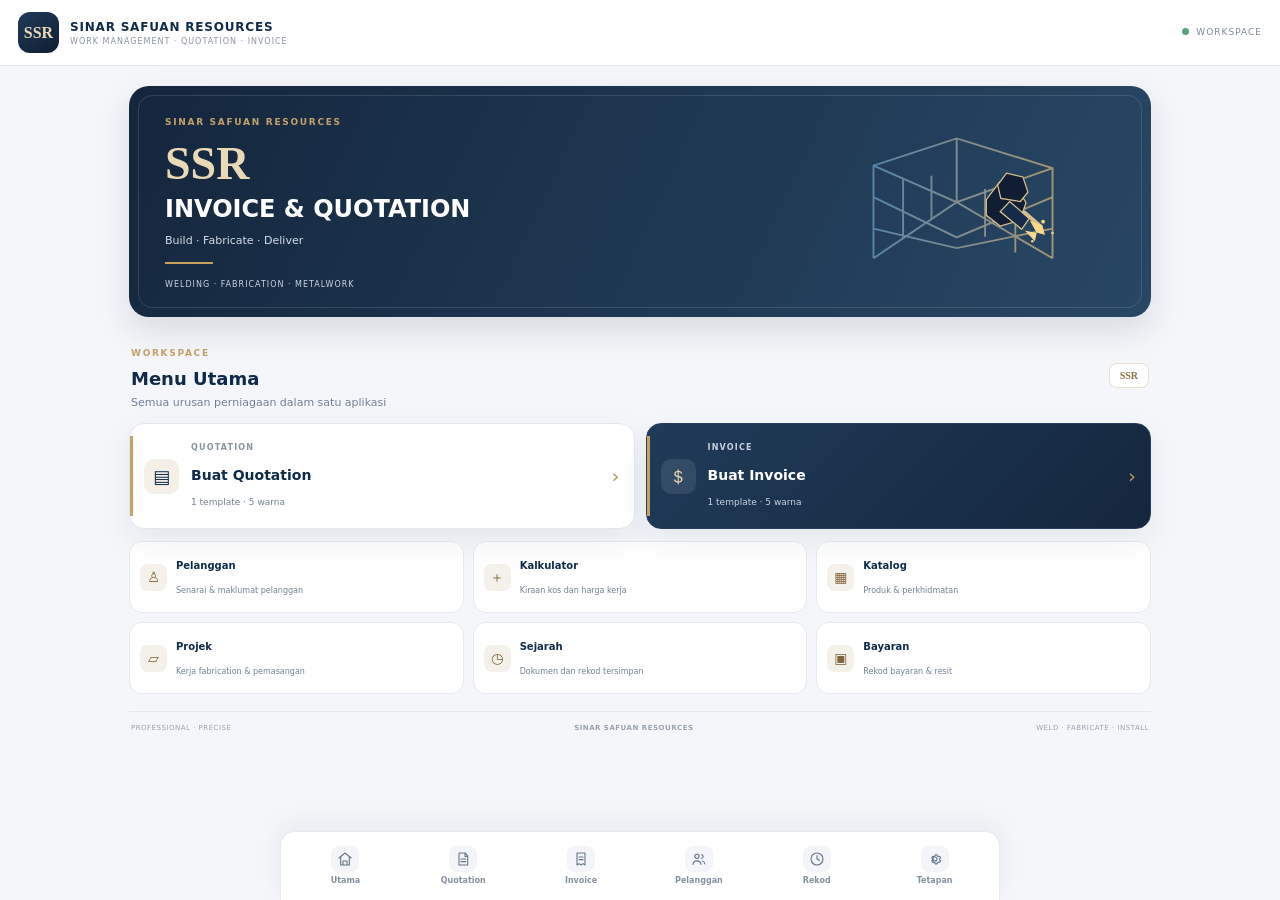
==== commit 45ec863a: "Sync redesigned SSR UI into Android app" ====
--- a/app/src/main/assets/index.html
+++ b/app/src/main/assets/index.html
@@ -1,66 +1,26 @@
 <!doctype html>
 <html lang="ms"><head><meta charset="utf-8"><meta name="viewport" content="width=device-width,initial-scale=1,maximum-scale=5,user-scalable=yes"><meta name="theme-color" content="#101d32"><title>Invoice / Quotation SSR</title>
 <style>
-:root{--navy:#17283d;--navy2:#243b55;--gold:#c7a46b;--gold-light:#ead9b7;--ink:#263447;--muted:#788596;--line:#e6e9ed;--surface:#fff;--canvas:#f4f5f7;--shadow:0 8px 24px #1b2b4010;--radius:18px}
-*{box-sizing:border-box}
-html{min-height:100%;height:auto;overflow-y:auto;-webkit-overflow-scrolling:touch;background:var(--canvas)}
-body{margin:0;min-height:100dvh;height:auto;overflow-y:auto;-webkit-overflow-scrolling:touch;overscroll-behavior-y:auto;touch-action:pan-y;background:var(--canvas);color:var(--ink);font:14px/1.5 Inter,ui-sans-serif,system-ui,-apple-system,"Segoe UI",sans-serif;padding-bottom:calc(92px + env(safe-area-inset-bottom))}
-button,input,select,textarea{font:inherit}
-button{cursor:pointer}
-.app-header{height:72px;padding:0 clamp(15px,4vw,42px);display:flex;align-items:center;justify-content:space-between;background:linear-gradient(110deg,#17283d,#29415c);color:#fff;position:sticky;top:0;z-index:30;box-shadow:0 5px 20px #10243a20}
-.app-header .brand{display:flex;align-items:center;gap:12px}
-.app-header .mark{width:44px;height:44px;border:1px solid #d5b77f;border-radius:13px;display:grid;place-items:center;background:linear-gradient(145deg,#ffffff20,#ffffff05);color:#ead9b7;font:bold 17px Georgia;letter-spacing:-1px;box-shadow:inset 0 1px 8px #ffffff20}
-.app-header h1{font:700 13px/1.25 Inter,system-ui;letter-spacing:1px;color:#fff;margin:0}
-.app-header small{display:block;margin-top:4px;font-size:9px;letter-spacing:1.25px;color:#d6deea}
-.header-status{display:flex;align-items:center;gap:8px;color:#dce4ed;font-size:9px;letter-spacing:1.4px}.status-dot{width:7px;height:7px;border-radius:50%;background:#d7bd8c;box-shadow:0 0 0 4px #ffffff14}
-main{max-width:1120px;margin:auto;padding:22px clamp(12px,3vw,30px) 34px}
-.tabs{display:none!important}
-.dashboard-screen{display:block}
-.dash-hero{min-height:238px;border-radius:22px;overflow:hidden;background:radial-gradient(circle at 82% 24%,#506b87 0,transparent 32%),linear-gradient(115deg,#17283d,#0e1b2c 78%);padding:28px clamp(20px,4vw,42px);display:flex;align-items:center;justify-content:space-between;position:relative;box-shadow:0 14px 34px #17283d20;border:1px solid #ffffff18}
-.dash-hero:after{content:"";position:absolute;inset:10px;border:1px solid #ffffff18;border-radius:15px;pointer-events:none}
-.hero-copy{position:relative;z-index:2;color:#fff}.eyebrow{font-size:9px;letter-spacing:2px;font-weight:800;color:#d8bd8c;text-transform:uppercase}
-.hero-mark{font:bold 50px/1 Georgia,serif;letter-spacing:-4px;color:#ead9b7;margin:12px 0 5px;text-shadow:0 2px 0 #806b49}
-.hero-copy h2{font-size:clamp(19px,3vw,27px);letter-spacing:1px;margin:0;color:#fff}.hero-copy p{font-size:12px;color:#d5deea;margin:7px 0 15px}.hero-rule{display:block;width:62px;height:2px;background:#d2b47c;border-radius:4px;margin-bottom:10px}.hero-copy small{font-size:8px;letter-spacing:1.6px;color:#d2dce7}
-.hero-art{width:min(40%,330px);height:190px;display:grid;place-items:center;z-index:1}.weld-scene{width:100%;height:100%;filter:drop-shadow(0 7px 15px #0004)}
-.dash-heading{display:flex;align-items:center;justify-content:space-between;margin:27px 2px 14px}.dash-heading h2{font-size:20px;letter-spacing:-.35px;margin:3px 0;color:var(--navy)}.dash-heading p{margin:0;color:var(--muted);font-size:11px}.live-mark{border:1px solid #e5d8bd;color:var(--navy);background:#fbf8f1;padding:7px 11px;border-radius:9px;font:bold 11px Georgia}
-.primary-actions{display:grid;grid-template-columns:repeat(2,minmax(0,1fr));gap:13px;margin-bottom:14px}
-.action-card{min-height:125px;border:1px solid #e5e8ec;border-radius:17px;background:linear-gradient(145deg,#fff,#fbfbfa);padding:17px 18px;display:grid;grid-template-columns:43px 1fr auto;grid-template-rows:auto auto auto;align-items:center;text-align:left;gap:2px 12px;box-shadow:var(--shadow);color:var(--ink);position:relative;overflow:hidden;transition:transform .16s,box-shadow .16s}
-.action-card:before{content:"";position:absolute;left:0;top:13px;bottom:13px;width:3px;background:var(--gold);border-radius:0 4px 4px 0}
-.action-card:active,.quick-card:active{transform:scale(.985)}
-.action-icon{grid-row:1/4;width:41px;height:41px;display:grid;place-items:center;border-radius:12px;background:#f5f0e6;color:var(--navy);font-size:21px;border:1px solid #e8dcc5}
-.action-label{font-size:8px;font-weight:800;letter-spacing:1.7px;color:#8a929d}.action-card strong{font-size:16px;color:var(--navy)}.action-card small{font-size:10px;color:var(--muted)}.action-arrow{grid-column:3;grid-row:1/4;font-size:23px;color:#b99b67}
-.quick-grid{display:grid;grid-template-columns:repeat(3,minmax(0,1fr));gap:11px}
-.quick-card{min-height:94px;border:1px solid #e7eaee;border-radius:15px;background:#fff;padding:14px;text-align:left;display:grid;grid-template-columns:34px 1fr;grid-template-rows:auto auto;align-items:center;gap:2px 10px;box-shadow:0 4px 14px #142b4908;color:var(--ink);transition:transform .16s}
-.quick-icon{grid-row:1/3;width:32px;height:32px;display:grid;place-items:center;border-radius:10px;background:#f5f1e8;color:var(--navy);font-size:17px;border:1px solid #eee5d5}
-.quick-card b{font-size:12px;color:var(--navy)}.quick-card small{font-size:9px;line-height:1.35;color:var(--muted)}
-.dash-footer{margin-top:20px;border-top:1px solid #e2e6eb;padding:14px 3px 3px;display:flex;justify-content:space-between;gap:8px;color:#8993a0;font-size:8px;letter-spacing:1px}.dash-footer b{color:var(--navy)}
-#form,#customers,#history,#preview{animation:screenIn .2s ease}@keyframes screenIn{from{opacity:.55;transform:translateY(5px)}to{opacity:1;transform:none}}
-#form{display:grid;grid-template-columns:repeat(2,minmax(0,1fr));gap:14px;align-items:start}
-#form>.panel{margin:0;min-width:0}
-.panel{border:1px solid #e6e9ed;border-radius:var(--radius);padding:19px;background:var(--surface);box-shadow:var(--shadow);margin-bottom:13px}
-.panel h2{font-size:13px;font-weight:800;letter-spacing:.15px;color:var(--navy);margin:0 0 14px;padding-bottom:10px;border-bottom:1px solid #eef0f2;display:flex;align-items:center;gap:9px}
-.panel h2:before{content:"";width:3px;height:16px;border-radius:4px;background:var(--gold)}
-#form>.panel:first-child,#form>#customerPanel,#form>#companyPanel,#form>.actions,#form>.panel:has(#items),#form>.panel:has(#logoFile),#form>.panel:has(#savedCustomer),#form>.panel:has(#calculatorPanel),#form>.panel:has(#payDocSelect),#form>.panel:has(#backup),#form>.panel:has(#catName),#form>.panel:has(#projectName){grid-column:1/-1}
-.grid{display:grid;grid-template-columns:repeat(2,minmax(0,1fr));gap:12px}.field{display:flex;flex-direction:column;gap:6px;min-width:0}.field.full{grid-column:1/-1}
-label{font-size:10px;font-weight:750;letter-spacing:.35px;color:#687789;text-transform:uppercase}
-input,select,textarea{width:100%;min-width:0;min-height:43px;border:1px solid #dfe4e9;border-radius:10px;background:#fafbfc;color:#263447;padding:11px 12px;font:13px Inter,system-ui;outline:none;transition:border .15s,box-shadow .15s}
-input:focus,select:focus,textarea:focus{border-color:#c5a36b;box-shadow:0 0 0 3px #c5a36b24;background:#fff}
-textarea{min-height:78px;resize:vertical}
-.actions{display:flex;gap:8px;flex-wrap:wrap;margin-top:14px}
-.btn{border:1px solid transparent;border-radius:10px;padding:10px 15px;min-height:41px;font:700 11px Inter,system-ui;letter-spacing:.1px;transition:transform .15s,box-shadow .15s}
-.btn:active{transform:scale(.98)}.btn.primary{background:linear-gradient(135deg,#c5a36b,#e3cfaa);color:#1d2c40;box-shadow:0 4px 12px #b9955c26}.btn.dark{background:#1b3048;color:#fff;box-shadow:0 4px 12px #172b421c}.btn.soft{background:#f5f6f7;border-color:#e5e8eb;color:#48576a}.btn.danger{background:#fff1ef;color:#a43c32}
-.items{display:grid;gap:9px}.item{display:grid;grid-template-columns:1.5fr .55fr .8fr auto;gap:7px;align-items:end;padding:11px;border:1px solid #e9ecef;border-radius:12px;background:#fafbfc}.item .field label{font-size:9px}.item input{padding:9px 8px}.total{display:flex;justify-content:space-between;align-items:center;border:0;background:#1b3048;color:white;border-radius:12px;padding:14px 16px;margin-top:14px;font-size:13px;font-weight:800}.total strong{color:#ead9b7}
-.hint{font-size:11px;color:#7c8998;line-height:1.6}.hidden{display:none!important}
-.template-gallery{display:grid;grid-template-columns:repeat(2,minmax(0,1fr));gap:11px;margin-top:12px}.template-choice{border:1px solid #e5e8ec;border-radius:13px;padding:10px;background:#fff;text-align:left;box-shadow:0 3px 12px #172b4208;min-width:0}.template-choice.selected{border:2px solid #b99a66;box-shadow:0 0 0 3px #c9ad7c24}.template-thumb{height:130px;position:relative;overflow:hidden;background:var(--thumb-bg,#f8f7f4);border:1px solid #e7e4dd;border-radius:5px;padding:12px 9px;color:var(--thumb-ink,#20344c)}.template-thumb .t-head{height:27px;background:var(--thumb-head,#182b44);margin:-12px -9px 9px;padding:6px 8px;color:#fff;display:flex;justify-content:space-between;align-items:center}.template-thumb .t-brand{width:45%;height:4px;background:currentColor;opacity:.8}.template-thumb .t-title{font:bold 8px Arial;letter-spacing:1px}.template-thumb .t-meta{height:15px;border:1px solid var(--thumb-accent,#c39a58);margin:7px 0}.template-thumb .t-lines{height:4px;background:#cbd2da;margin:6px 0}.template-thumb .t-total{height:15px;background:var(--thumb-accent,#c39a58);margin-top:8px}.template-thumb .t-photo{position:absolute;right:8px;top:40px;width:40px;height:25px;border-radius:3px;background:linear-gradient(135deg,#172638,#40586c 45%,#dca75d 48%,#fff0b2 53%,#27394b 58%);opacity:.82}.template-choice b{display:block;font-size:11px;margin-top:8px;color:#1b2b40}.template-choice small{font-size:9px;color:#7a8490;display:block;margin-top:2px}
-.customer-screen{padding-bottom:18px}.customer-record{display:flex;align-items:center;justify-content:space-between;gap:10px;padding:12px 0;border-bottom:1px solid #edf0f2}.customer-record-main{min-width:0;display:grid;gap:4px}.customer-record-main b{font-size:12px;color:#1b2d43}.customer-record-main small{font-size:10px;color:#7a8491;overflow-wrap:anywhere}.customer-record-actions{display:flex;gap:5px;flex:none}.customer-record-actions .btn{padding:7px 9px;font-size:9px}.empty-state{font-size:12px;color:#8b929d;padding:14px 0}#customerPanel{margin-top:12px}
-#history .panel+.panel{margin-top:13px}#history .grid>.panel{background:linear-gradient(145deg,#fff,#faf8f3);border-radius:13px;padding:14px;box-shadow:none}#history .grid>.panel label{color:var(--muted)}#history .grid>.panel div[id]{color:var(--navy)}
-.preview-panel{padding:16px!important}.preview-tools{display:flex;gap:8px;align-items:center;justify-content:space-between;padding:0 0 12px;border-bottom:1px solid #edf0f3;margin-bottom:10px}.preview-tools .btn{min-height:35px;padding:7px 10px}.preview-wrap{background:#e9edf1;border-radius:13px;padding:13px;overflow:auto;overscroll-behavior:contain;touch-action:pan-x pan-y pinch-zoom}#paper{box-shadow:0 10px 30px #15294320}
-.bottom-nav{position:fixed;z-index:40;left:50%;transform:translateX(-50%);bottom:0;width:min(100%,760px);height:72px;padding:6px 9px calc(6px + env(safe-area-inset-bottom));background:#fff;border:1px solid #e6e9ed;border-bottom:0;border-radius:17px 17px 0 0;box-shadow:0 -7px 24px #142b4912;display:grid;grid-template-columns:repeat(5,1fr);gap:4px;touch-action:pan-x}
-.nav-item{border:0;background:transparent;color:#8993a0;border-radius:11px;display:flex;flex-direction:column;align-items:center;justify-content:center;gap:3px;padding:4px}.nav-item .nav-symbol{font-size:20px;line-height:1.1}.nav-item small{font-size:9px;font-weight:700;letter-spacing:.1px}.nav-item.active{color:#1b3048;background:#f6f2e9}.nav-item.active .nav-symbol{color:#b38f57}
-@media(min-width:900px){#form{grid-template-columns:repeat(2,minmax(0,1fr))}.bottom-nav{bottom:15px;border-radius:16px;height:64px;padding-bottom:6px}body{padding-bottom:100px}}
-@media(max-width:700px){.app-header{height:64px;padding:0 13px}.header-status{display:none}main{padding:13px 11px 25px}.dash-hero{min-height:195px;padding:20px 17px;border-radius:17px}.hero-mark{font-size:40px}.hero-art{width:36%;height:135px}.hero-copy h2{font-size:17px}.hero-copy small{font-size:7px;letter-spacing:1px}.dash-heading{margin:21px 2px 12px}.dash-heading h2{font-size:18px}.primary-actions{gap:8px}.action-card{min-height:112px;padding:12px 10px;grid-template-columns:32px 1fr auto;gap:2px 7px;border-radius:14px}.action-icon{width:31px;height:31px;font-size:16px}.action-card strong{font-size:13px}.action-card small{font-size:8px}.action-label{font-size:7px;letter-spacing:1px}.quick-grid{grid-template-columns:repeat(2,minmax(0,1fr));gap:8px}.quick-card{min-height:83px;padding:10px;grid-template-columns:29px 1fr;gap:2px 7px;border-radius:12px}.quick-icon{width:28px;height:28px;font-size:15px}.quick-card b{font-size:11px}.quick-card small{font-size:8px}.dash-footer{font-size:6px;letter-spacing:.5px;flex-wrap:wrap}#form{display:block}#form>.panel{margin-bottom:11px;padding:15px;border-radius:15px}.panel h2{font-size:12px}.grid{grid-template-columns:repeat(2,minmax(0,1fr));gap:9px}.field.full{grid-column:1/-1}.item{grid-template-columns:minmax(0,1fr) .52fr .72fr auto;gap:5px;padding:8px}.item input{font-size:10px;padding:8px 5px}.btn{font-size:10px;padding:9px 10px}.bottom-nav{height:68px}.nav-item .nav-symbol{font-size:18px}.nav-item small{font-size:8px}.preview-tools{flex-wrap:wrap}.preview-tools>div{display:flex;flex-wrap:wrap;gap:5px}.preview-wrap{padding:8px}.template-gallery{gap:8px}.template-choice{padding:7px}.template-thumb{height:115px}}
-@media(max-width:380px){.hero-art{width:30%}.hero-copy h2{font-size:15px}.hero-copy small{font-size:6px}.action-card{grid-template-columns:28px 1fr auto;padding:10px 8px}.action-icon{width:27px;height:27px}.action-card strong{font-size:11px}.quick-card{grid-template-columns:25px 1fr;padding:8px}.quick-icon{width:24px;height:24px}.grid{gap:7px}}
+:root{--navy:#14263d;--navy2:#203b59;--gold:#c5a36b;--ink:#243247;--muted:#778394;--line:#e6eaf0;--bg:#f4f6f9;--shadow:0 8px 26px #14263d0d}
+*{box-sizing:border-box}html,body{margin:0;min-height:100%;background:var(--bg);color:var(--ink);font:14px/1.5 Inter,system-ui,sans-serif}html{overflow-y:auto;-webkit-overflow-scrolling:touch}body{min-height:100dvh;padding-bottom:calc(92px + env(safe-area-inset-bottom));overflow-y:auto;touch-action:pan-y}
+button,input,select,textarea{font:inherit}button{cursor:pointer}.app-header{height:66px;padding:0 18px;display:flex;align-items:center;justify-content:space-between;background:#fff;border-bottom:1px solid var(--line);position:sticky;top:0;z-index:30}.app-header .brand{display:flex;align-items:center;gap:11px}.app-header .mark{width:41px;height:41px;border-radius:12px;display:grid;place-items:center;background:linear-gradient(145deg,#203b59,#101e31);color:#ead9b7;font:bold 16px Georgia}.app-header h1{margin:0;color:var(--navy);font-size:12px;letter-spacing:.8px}.app-header small{display:block;color:#8994a3;font-size:8px;letter-spacing:1px}.header-status{font-size:9px;color:#7f8b9a;letter-spacing:1px}.status-dot{display:inline-block;width:7px;height:7px;border-radius:50%;background:#58a47a;margin-right:7px}
+main{max-width:1050px;margin:auto;padding:20px 14px 30px}.hidden{display:none!important}.tabs{display:none!important}
+.dash-hero{min-height:194px;padding:24px clamp(16px,4vw,36px);border-radius:20px;background:linear-gradient(115deg,#14263d,#284765);color:#fff;display:flex;align-items:center;justify-content:space-between;overflow:hidden;position:relative;box-shadow:0 14px 32px #14263d20}.dash-hero:after{content:"";position:absolute;inset:9px;border:1px solid #ffffff20;border-radius:14px;pointer-events:none}.hero-copy{position:relative;z-index:2}.eyebrow{font-size:9px;letter-spacing:1.7px;font-weight:800;color:#c4a16a}.hero-mark{font:bold 46px/1 Georgia;color:#ead9b7;margin:10px 0 4px}.hero-copy h2{font-size:clamp(16px,3vw,24px);margin:0;color:#fff}.hero-copy p{font-size:11px;color:#d5deea;margin:6px 0 12px}.hero-rule{display:block;width:48px;height:2px;background:var(--gold);margin-bottom:8px}.hero-copy small{font-size:8px;letter-spacing:1px;color:#cbd5e0}.hero-art{width:32%;height:145px}.weld-scene{width:100%;height:100%}
+.dash-heading{display:flex;align-items:center;justify-content:space-between;margin:24px 2px 12px}.dash-heading h2{font-size:18px;color:var(--navy);margin:3px 0}.dash-heading p{font-size:11px;color:var(--muted);margin:0}.live-mark{background:#fff;border:1px solid #e8dfce;color:#8c7045;padding:6px 10px;border-radius:8px;font:700 10px Georgia}
+.primary-actions{display:grid;grid-template-columns:repeat(2,minmax(0,1fr));gap:11px;margin-bottom:12px}.action-card{min-height:106px;border:1px solid #e3e7ed;border-radius:15px;background:#fff;padding:14px;display:grid;grid-template-columns:37px 1fr auto;grid-template-rows:auto auto auto;align-items:center;gap:2px 10px;text-align:left;box-shadow:var(--shadow);color:var(--ink);position:relative}.action-card:before{content:"";position:absolute;left:0;top:12px;bottom:12px;width:3px;background:var(--gold)}.action-icon{grid-row:1/4;width:35px;height:35px;border-radius:10px;background:#f4f0e8;color:var(--navy);display:grid;place-items:center;font-size:18px}.action-label{font-size:8px;letter-spacing:1.2px;font-weight:800;color:#8993a0}.action-card strong{font-size:14px;color:var(--navy)}.action-card small{font-size:9px;color:var(--muted)}.action-arrow{grid-column:3;grid-row:1/4;font-size:20px;color:#b99a66}.invoice-card{background:linear-gradient(135deg,#203b59,#14263d);border-color:#263f5d}.invoice-card .action-label,.invoice-card small{color:#c9d3df}.invoice-card strong{color:#fff}.invoice-card .action-icon{background:#ffffff18;color:#ead9b7}
+.quick-grid{display:grid;grid-template-columns:repeat(3,minmax(0,1fr));gap:9px}.quick-card{min-height:72px;border:1px solid #e6eaf0;border-radius:13px;background:#fff;padding:10px;display:grid;grid-template-columns:28px 1fr;grid-template-rows:auto auto;align-items:center;gap:1px 8px;text-align:left;color:var(--ink)}.quick-icon{grid-row:1/3;width:27px;height:27px;border-radius:8px;background:#f4f1ea;color:#80643c;display:grid;place-items:center}.quick-card b{font-size:10px;color:var(--navy)}.quick-card small{font-size:8px;color:var(--muted)}.dash-footer{display:flex;justify-content:space-between;gap:8px;margin-top:17px;padding:11px 2px 0;border-top:1px solid var(--line);font-size:7px;letter-spacing:.5px;color:#9aa3af}
+#form{display:block;max-width:820px;margin:auto}#form>.panel{margin-bottom:12px}.panel{background:#fff;border:1px solid var(--line);border-radius:15px;padding:16px;box-shadow:var(--shadow);margin-bottom:12px;min-width:0}.panel h2{font-size:12px;font-weight:800;color:var(--navy);margin:0 0 12px;padding-bottom:9px;border-bottom:1px solid #edf0f4;display:flex;gap:8px;align-items:center}.panel h2:before{content:"";width:3px;height:14px;border-radius:3px;background:var(--gold)}
+.grid{display:grid;grid-template-columns:repeat(2,minmax(0,1fr));gap:9px}.field{display:flex;flex-direction:column;gap:5px;min-width:0}.field.full{grid-column:1/-1}label{font-size:9px;font-weight:800;letter-spacing:.4px;color:#6d7b8d;text-transform:uppercase}input,select,textarea{width:100%;min-width:0;min-height:41px;border:1px solid #dfe4eb;border-radius:9px;background:#fafbfd;color:#253449;padding:10px;font-size:12px;outline:none}input:focus,select:focus,textarea:focus{border-color:#c3a16a;box-shadow:0 0 0 3px #c3a16a20;background:#fff}textarea{min-height:72px;resize:vertical}
+.actions{display:flex;gap:8px;flex-wrap:wrap;margin-top:12px}.btn{border:1px solid transparent;border-radius:9px;padding:9px 13px;min-height:38px;font-size:10px;font-weight:800}.btn.primary{background:linear-gradient(135deg,#c5a36b,#e3cfaa);color:#17283d}.btn.dark{background:#1a304a;color:#fff}.btn.soft{background:#f6f7f9;border-color:#e4e8ed;color:#4d5c6f}.btn.danger{background:#fff1ef;color:#a43c32}
+.items{display:grid;gap:8px}.item{display:grid;grid-template-columns:1.5fr .55fr .8fr auto;gap:6px;align-items:end;padding:9px;border:1px solid #e8ecf1;border-radius:10px;background:#fafbfd}.item input{padding:8px}.total{display:flex;justify-content:space-between;border-radius:10px;padding:12px 14px;background:#1a304a;color:#fff;margin-top:12px;font-size:12px;font-weight:800}.total strong{color:#ead9b7}.hint{font-size:10px;line-height:1.6;color:#7e8a99}
+.template-gallery{display:grid;grid-template-columns:repeat(2,minmax(0,1fr));gap:9px;margin-top:10px}.template-choice{padding:8px;border:1px solid #e5e9ef;border-radius:11px;background:#fff;text-align:left}.template-choice.selected{border:2px solid #bd9b65;box-shadow:0 0 0 3px #c5a36b20}.template-thumb{height:112px;overflow:hidden;border:1px solid #e5e8ed;border-radius:5px;background:#f8f8f7;padding:9px}.template-choice b{display:block;font-size:10px;color:var(--navy);margin-top:6px}.template-choice small{font-size:8px;color:var(--muted)}
+.customer-screen,#history{max-width:850px;margin:auto}.customer-record{display:flex;justify-content:space-between;align-items:center;gap:10px;padding:11px 0;border-bottom:1px solid var(--line)}.customer-record-main{min-width:0;display:grid;gap:4px}.customer-record-main b{font-size:12px;color:var(--navy)}.customer-record-main small{font-size:10px;color:var(--muted);overflow-wrap:anywhere}.customer-record-actions{display:flex;gap:5px;flex:none}.customer-record-actions .btn{padding:6px 8px;font-size:9px}
+#history .grid>.panel{padding:12px;box-shadow:none;background:#fafbfd}#history .grid>.panel div[id]{font-size:20px!important;color:var(--navy)}.preview-panel{padding:13px!important}.preview-tools{display:flex;align-items:center;justify-content:space-between;gap:8px;flex-wrap:wrap;padding-bottom:10px;border-bottom:1px solid var(--line);margin-bottom:10px}.preview-tools .btn{min-height:33px;padding:6px 9px}.preview-wrap{background:#edf0f4;border-radius:11px;padding:10px;overflow:auto;touch-action:pan-x pan-y pinch-zoom;overscroll-behavior:contain}#paper{box-shadow:0 8px 25px #15294320}
+.bottom-nav{position:fixed;z-index:40;left:50%;transform:translateX(-50%);bottom:0;width:min(100%,720px);height:69px;padding:6px 7px calc(6px + env(safe-area-inset-bottom));background:#fff;border:1px solid #e5e9ef;border-bottom:0;border-radius:15px 15px 0 0;box-shadow:0 -7px 24px #142b4910;display:grid;grid-template-columns:repeat(6,minmax(0,1fr));gap:3px}.nav-item{border:0;background:transparent;color:#8792a1;border-radius:9px;display:flex;flex-direction:column;align-items:center;justify-content:center;gap:3px;padding:3px;min-width:0}.nav-item span{width:28px;height:26px;display:grid;place-items:center;border-radius:8px;background:#f3f5f8;color:#657489}.nav-item span svg{width:16px;height:16px}.nav-item small{font-size:8px;font-weight:750;white-space:nowrap}.nav-item.active{background:#f6f2e9;color:#1c3048}.nav-item.active span{background:#e9dcc3;color:#725a35}
+@media(max-width:700px){.app-header{height:61px;padding:0 11px}.header-status{display:none}main{padding:12px 9px 24px}.dash-hero{min-height:165px;padding:17px 14px;border-radius:15px}.hero-mark{font-size:36px}.hero-art{width:29%;height:105px}.hero-copy h2{font-size:14px}.hero-copy p{font-size:9px}.hero-copy small{font-size:6px}.dash-heading{margin:19px 2px 10px}.dash-heading h2{font-size:16px}.primary-actions{gap:7px}.action-card{min-height:94px;padding:9px 8px;grid-template-columns:27px 1fr auto;gap:2px 6px}.action-icon{width:26px;height:26px;font-size:14px}.action-card strong{font-size:10px}.action-card small{font-size:7px}.action-label{font-size:6px}.quick-grid{grid-template-columns:repeat(2,minmax(0,1fr));gap:7px}.quick-card{min-height:66px;padding:8px;grid-template-columns:25px 1fr;gap:1px 7px}.quick-icon{width:24px;height:24px}.quick-card b{font-size:9px}.quick-card small{font-size:7px}.dash-footer{font-size:6px;flex-wrap:wrap}#form>.panel{padding:13px;border-radius:12px;margin-bottom:9px}.grid{gap:7px}.btn{font-size:9px;padding:8px 9px}.bottom-nav{height:65px}.nav-item span{width:24px;height:23px}.nav-item span svg{width:15px;height:15px}.nav-item small{font-size:7px}.item{grid-template-columns:minmax(0,1fr) .48fr .7fr auto;gap:4px;padding:7px}.item input{font-size:10px;padding:7px 4px}.preview-wrap{padding:6px}}
+@media(max-width:360px){.nav-item small{font-size:6px}.nav-item span{width:22px;height:22px}.action-card{grid-template-columns:24px 1fr auto;padding:7px}.action-card strong{font-size:9px}.hero-art{width:25%}}
 @media print{body{padding:0;background:#fff}.app-header,.bottom-nav{display:none!important}main{padding:0}.paper{box-shadow:none!important}}
+
 .ssr-top:after{content:"";position:absolute;left:-5%;right:-5%;bottom:-48px;height:75px;border-top:6px solid var(--accent);border-radius:50%;transform:rotate(-3deg);box-shadow:0 -4px 0 #fff5}
 .ssr-brand{display:flex;align-items:center;gap:14px;z-index:2;max-width:68%}.ssr-brand .doc-logo,.ssr-brand .doc-logo-fallback{width:105px;height:82px;object-fit:contain;border:0;background:transparent;padding:0;border-radius:0}
 .ssr-brand .doc-logo-fallback{display:grid;place-items:center;font:bold italic 45px Georgia;color:var(--accent);text-shadow:0 2px 0 #fff5}
@@ -378,13 +338,12 @@
  settings:'<circle cx="12" cy="12" r="3"/><path d="m19 13.5 1.4 1.1-1.4 2.4-1.7-.5a7.5 7.5 0 0 1-1.8 1l-.3 1.8h-2.8l-.4-1.8a7.5 7.5 0 0 1-1.8-1l-1.7.5-1.4-2.4 1.4-1.1a7 7 0 0 1 0-2l-1.4-1.1 1.4-2.4 1.7.5a7.5 7.5 0 0 1 1.8-1l.4-1.8h2.8l.3 1.8a7.5 7.5 0 0 1 1.8 1l1.7-.5 1.4 2.4-1.4 1.1a7 7 0 0 1 0 2z"/>'
  };
  document.querySelectorAll('.bottom-nav .nav-item').forEach((b,i)=>{const key=['dashboard','quote','invoice','customer','history','settings'][i];b.querySelector('span').innerHTML='<svg viewBox="0 0 24 24" aria-hidden="true" fill="none" stroke="currentColor" stroke-width="1.65" stroke-linecap="round" stroke-linejoin="round">'+icons[key]+'</svg>'});
- const st=document.createElement('style');st.textContent='.nav-item span svg{width:18px;height:18px;filter:drop-shadow(0 1px 1px #fff8)}.nav-item span{width:32px;height:30px;display:grid;place-items:center;background:linear-gradient(145deg,#fff,#d4c19d);border:1px solid #e8d4ad;border-radius:10px;box-shadow:inset 1px 1px 3px #fff,0 3px 8px #0003;color:#18304a}.nav-item.active span{background:linear-gradient(145deg,#f9e7be,#b68d4d);color:#14243a}';
- document.head.append(st);
+ 
 })();
 
 
 (function(){
-var style=document.createElement('style');style.textContent='.nav-item span:before,.nav-item span:after{content:none!important;display:none!important}.bottom-nav{background:linear-gradient(110deg,#101c30,#1b2c43);border-radius:18px 18px 0 0}.nav-item span{border-radius:50%!important;width:34px!important;height:34px!important;background:linear-gradient(145deg,#fffdf7,#d8c6a4)!important;border:1px solid #c8ae7b!important;box-shadow:0 2px 6px #0002!important}.nav-item span svg{width:19px;height:19px}.nav-item.active span{background:linear-gradient(145deg,#f8e8c6,#b58b4c)!important}.dash-hero{border:1px solid #b99a65;box-shadow:0 18px 40px #14243a30;background:radial-gradient(ellipse at 80% 30%,#41536b,#172a43 48%,#0e1a2b)}.hero-copy h2,.action-card strong{font-family:Georgia,serif;letter-spacing:.3px}.action-card{border-radius:18px;box-shadow:0 12px 28px #15243b16;border:1px solid #d5c29c}.quote-card{background:linear-gradient(145deg,#fdfbf6,#e9e2d4)}.invoice-card{background:linear-gradient(145deg,#203650,#101d30);color:#f7f1e5;border-color:#b89455}.quick-card{border-radius:15px;background:linear-gradient(145deg,#fffefa,#f0ece3);border-color:#d8c8a8}.customer-screen .panel{padding:17px;margin-bottom:13px}.ssr-customer{border:1px solid #ded3bd;border-left:4px solid #b58c4e;border-radius:13px;padding:13px;margin:10px 0;background:linear-gradient(135deg,#fff,#f5f1e9);box-shadow:0 6px 16px #18263a0b}.ssr-customer b{display:block;color:#172940;font-size:14px}.ssr-customer p{font-size:12px;color:#687384;line-height:1.5}.ssr-record{border:1px solid #ded4c1;border-radius:15px;padding:14px;margin:10px 0;background:linear-gradient(145deg,#fff,#f5f1e8);box-shadow:0 7px 18px #15243b0c}.ssr-record.inv{border-left:5px solid #bd9658}.ssr-record.qt{border-left:5px solid #365675}.ssr-rec-top,.ssr-rec-total{display:flex;justify-content:space-between;gap:8px}.ssr-rec-top{font-size:10px;letter-spacing:1px;color:#8a6a36}.ssr-record>strong{display:block;color:#172940;margin:10px 0 4px}.ssr-record p{font-size:13px;color:#4d5969}.ssr-rec-total{border-top:1px solid #e6dece;padding-top:9px;font-size:12px;color:#78818d}.ssr-rec-total b{font-size:15px;color:#172940}.ssr-empty{padding:24px;text-align:center;color:#78818d;background:#f6f3ed;border-radius:12px}';document.head.append(style);
+
 var editIndex=-1;
 window.renderCustomerDirectory=function(){var q=($('cmSearch').value||'').toLowerCase();var arr=ssrCustomers.map(function(c,i){return Object.assign({_i:i},c)}).filter(function(c){return [c.customer,c.phone,c.address,c.reg].join(' ').toLowerCase().includes(q)});$('cmCount').textContent=ssrCustomers.length+' pelanggan';$('customerList').innerHTML=arr.length?arr.map(function(c){return '<article class="ssr-customer"><b>'+esc(c.customer||'Pelanggan')+'</b><p>'+esc(c.phone||'Tiada telefon')+'<br>'+esc(c.reg||'')+'<br>'+esc(c.address||'Tiada alamat')+'</p><div class="actions"><button class="btn soft" onclick="editSSRCustomer('+c._i+')">Edit</button><button class="btn danger" onclick="deleteSSRCustomer('+c._i+')">Padam</button></div></article>'}).join(''):'<div class="ssr-empty">Belum ada pelanggan. Tambah pelanggan pertama di atas.</div>'};
 window.editSSRCustomer=function(i){var c=ssrCustomers[i];if(!c)return;editIndex=i;$('cmName').value=c.customer||'';$('cmReg').value=c.reg||'';$('cmPhone').value=c.phone||'';$('cmAddress').value=c.address||'';$('customerFormTitle').textContent='Edit maklumat pelanggan';$('cmSave').textContent='Simpan perubahan';window.scrollTo(0,0)};
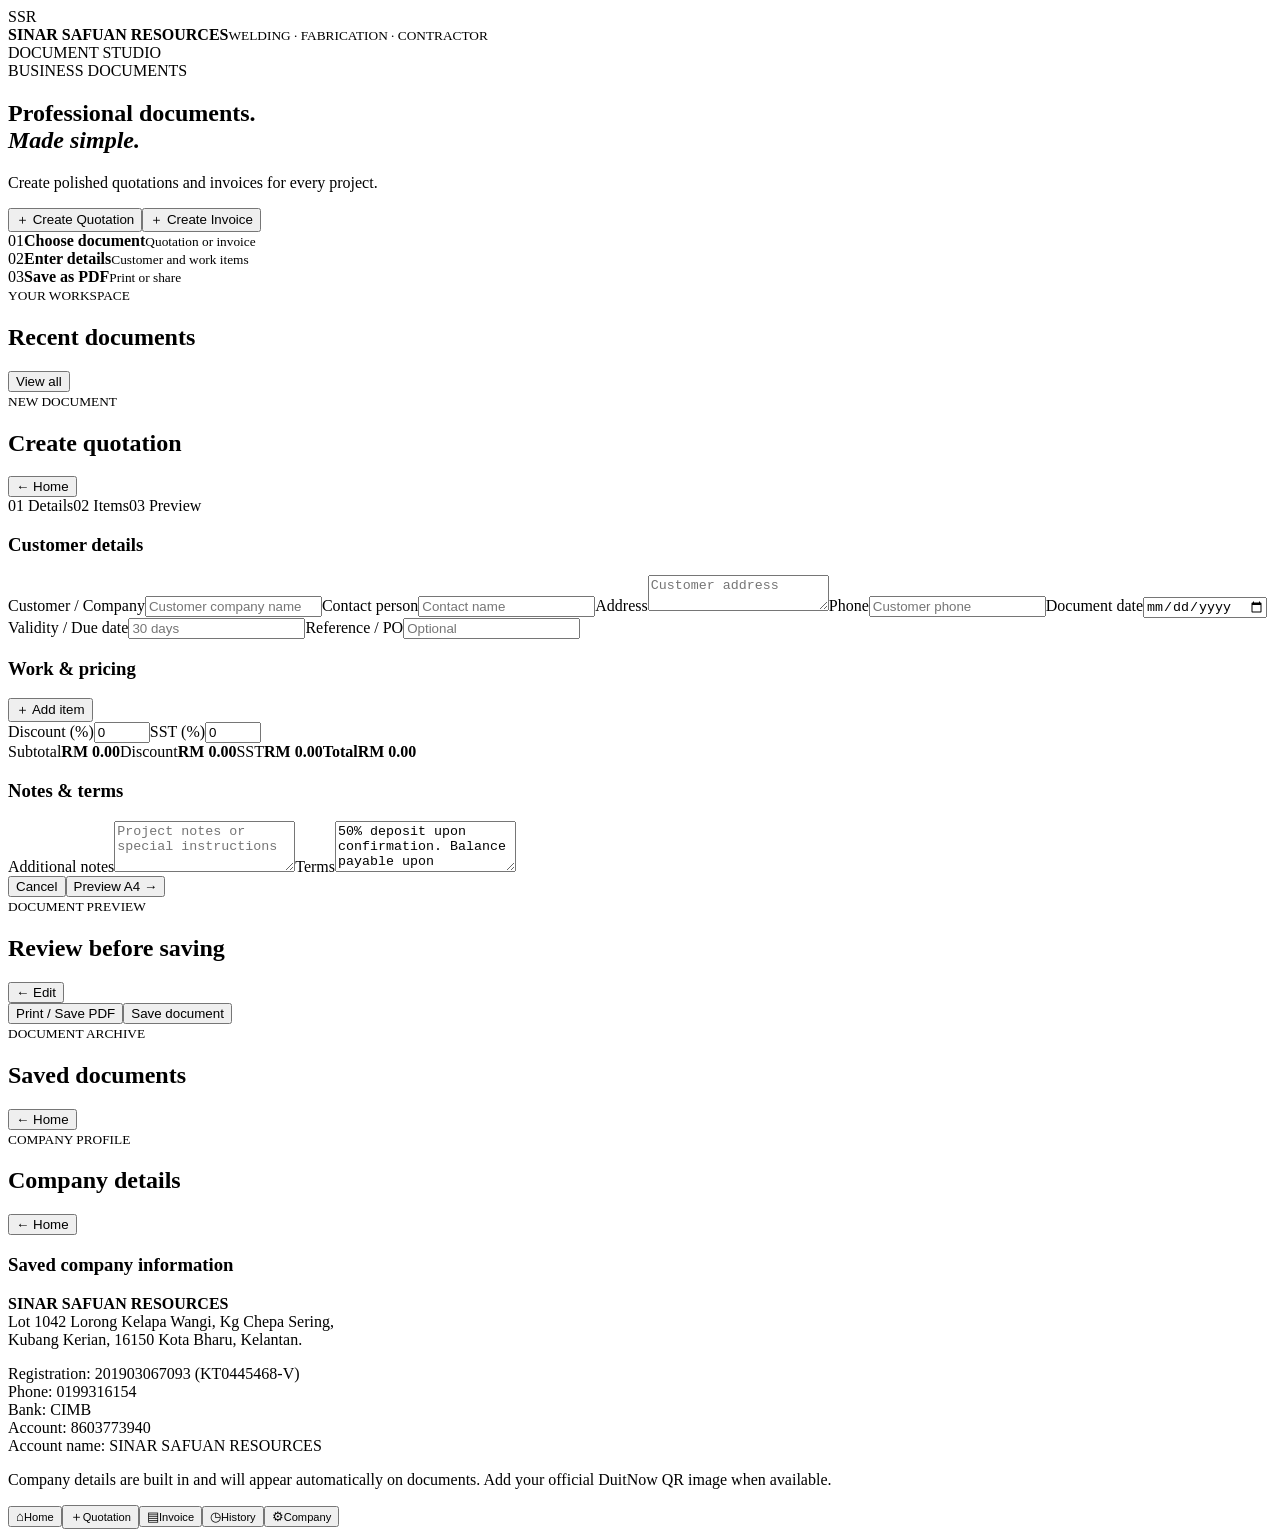
==== commit 86434c69: "Package web app into Android assets" ====
--- a/app/src/main/assets/index.html
+++ b/app/src/main/assets/index.html
@@ -1,355 +1,13 @@
 <!doctype html>
-<html lang="ms"><head><meta charset="utf-8"><meta name="viewport" content="width=device-width,initial-scale=1,maximum-scale=5,user-scalable=yes"><meta name="theme-color" content="#101d32"><title>Invoice / Quotation SSR</title>
-<style>
-:root{--navy:#14263d;--navy2:#203b59;--gold:#c5a36b;--ink:#243247;--muted:#778394;--line:#e6eaf0;--bg:#f4f6f9;--shadow:0 8px 26px #14263d0d}
-*{box-sizing:border-box}html,body{margin:0;min-height:100%;background:var(--bg);color:var(--ink);font:14px/1.5 Inter,system-ui,sans-serif}html{overflow-y:auto;-webkit-overflow-scrolling:touch}body{min-height:100dvh;padding-bottom:calc(92px + env(safe-area-inset-bottom));overflow-y:auto;touch-action:pan-y}
-button,input,select,textarea{font:inherit}button{cursor:pointer}.app-header{height:66px;padding:0 18px;display:flex;align-items:center;justify-content:space-between;background:#fff;border-bottom:1px solid var(--line);position:sticky;top:0;z-index:30}.app-header .brand{display:flex;align-items:center;gap:11px}.app-header .mark{width:41px;height:41px;border-radius:12px;display:grid;place-items:center;background:linear-gradient(145deg,#203b59,#101e31);color:#ead9b7;font:bold 16px Georgia}.app-header h1{margin:0;color:var(--navy);font-size:12px;letter-spacing:.8px}.app-header small{display:block;color:#8994a3;font-size:8px;letter-spacing:1px}.header-status{font-size:9px;color:#7f8b9a;letter-spacing:1px}.status-dot{display:inline-block;width:7px;height:7px;border-radius:50%;background:#58a47a;margin-right:7px}
-main{max-width:1050px;margin:auto;padding:20px 14px 30px}.hidden{display:none!important}.tabs{display:none!important}
-.dash-hero{min-height:194px;padding:24px clamp(16px,4vw,36px);border-radius:20px;background:linear-gradient(115deg,#14263d,#284765);color:#fff;display:flex;align-items:center;justify-content:space-between;overflow:hidden;position:relative;box-shadow:0 14px 32px #14263d20}.dash-hero:after{content:"";position:absolute;inset:9px;border:1px solid #ffffff20;border-radius:14px;pointer-events:none}.hero-copy{position:relative;z-index:2}.eyebrow{font-size:9px;letter-spacing:1.7px;font-weight:800;color:#c4a16a}.hero-mark{font:bold 46px/1 Georgia;color:#ead9b7;margin:10px 0 4px}.hero-copy h2{font-size:clamp(16px,3vw,24px);margin:0;color:#fff}.hero-copy p{font-size:11px;color:#d5deea;margin:6px 0 12px}.hero-rule{display:block;width:48px;height:2px;background:var(--gold);margin-bottom:8px}.hero-copy small{font-size:8px;letter-spacing:1px;color:#cbd5e0}.hero-art{width:32%;height:145px}.weld-scene{width:100%;height:100%}
-.dash-heading{display:flex;align-items:center;justify-content:space-between;margin:24px 2px 12px}.dash-heading h2{font-size:18px;color:var(--navy);margin:3px 0}.dash-heading p{font-size:11px;color:var(--muted);margin:0}.live-mark{background:#fff;border:1px solid #e8dfce;color:#8c7045;padding:6px 10px;border-radius:8px;font:700 10px Georgia}
-.primary-actions{display:grid;grid-template-columns:repeat(2,minmax(0,1fr));gap:11px;margin-bottom:12px}.action-card{min-height:106px;border:1px solid #e3e7ed;border-radius:15px;background:#fff;padding:14px;display:grid;grid-template-columns:37px 1fr auto;grid-template-rows:auto auto auto;align-items:center;gap:2px 10px;text-align:left;box-shadow:var(--shadow);color:var(--ink);position:relative}.action-card:before{content:"";position:absolute;left:0;top:12px;bottom:12px;width:3px;background:var(--gold)}.action-icon{grid-row:1/4;width:35px;height:35px;border-radius:10px;background:#f4f0e8;color:var(--navy);display:grid;place-items:center;font-size:18px}.action-label{font-size:8px;letter-spacing:1.2px;font-weight:800;color:#8993a0}.action-card strong{font-size:14px;color:var(--navy)}.action-card small{font-size:9px;color:var(--muted)}.action-arrow{grid-column:3;grid-row:1/4;font-size:20px;color:#b99a66}.invoice-card{background:linear-gradient(135deg,#203b59,#14263d);border-color:#263f5d}.invoice-card .action-label,.invoice-card small{color:#c9d3df}.invoice-card strong{color:#fff}.invoice-card .action-icon{background:#ffffff18;color:#ead9b7}
-.quick-grid{display:grid;grid-template-columns:repeat(3,minmax(0,1fr));gap:9px}.quick-card{min-height:72px;border:1px solid #e6eaf0;border-radius:13px;background:#fff;padding:10px;display:grid;grid-template-columns:28px 1fr;grid-template-rows:auto auto;align-items:center;gap:1px 8px;text-align:left;color:var(--ink)}.quick-icon{grid-row:1/3;width:27px;height:27px;border-radius:8px;background:#f4f1ea;color:#80643c;display:grid;place-items:center}.quick-card b{font-size:10px;color:var(--navy)}.quick-card small{font-size:8px;color:var(--muted)}.dash-footer{display:flex;justify-content:space-between;gap:8px;margin-top:17px;padding:11px 2px 0;border-top:1px solid var(--line);font-size:7px;letter-spacing:.5px;color:#9aa3af}
-#form{display:block;max-width:820px;margin:auto}#form>.panel{margin-bottom:12px}.panel{background:#fff;border:1px solid var(--line);border-radius:15px;padding:16px;box-shadow:var(--shadow);margin-bottom:12px;min-width:0}.panel h2{font-size:12px;font-weight:800;color:var(--navy);margin:0 0 12px;padding-bottom:9px;border-bottom:1px solid #edf0f4;display:flex;gap:8px;align-items:center}.panel h2:before{content:"";width:3px;height:14px;border-radius:3px;background:var(--gold)}
-.grid{display:grid;grid-template-columns:repeat(2,minmax(0,1fr));gap:9px}.field{display:flex;flex-direction:column;gap:5px;min-width:0}.field.full{grid-column:1/-1}label{font-size:9px;font-weight:800;letter-spacing:.4px;color:#6d7b8d;text-transform:uppercase}input,select,textarea{width:100%;min-width:0;min-height:41px;border:1px solid #dfe4eb;border-radius:9px;background:#fafbfd;color:#253449;padding:10px;font-size:12px;outline:none}input:focus,select:focus,textarea:focus{border-color:#c3a16a;box-shadow:0 0 0 3px #c3a16a20;background:#fff}textarea{min-height:72px;resize:vertical}
-.actions{display:flex;gap:8px;flex-wrap:wrap;margin-top:12px}.btn{border:1px solid transparent;border-radius:9px;padding:9px 13px;min-height:38px;font-size:10px;font-weight:800}.btn.primary{background:linear-gradient(135deg,#c5a36b,#e3cfaa);color:#17283d}.btn.dark{background:#1a304a;color:#fff}.btn.soft{background:#f6f7f9;border-color:#e4e8ed;color:#4d5c6f}.btn.danger{background:#fff1ef;color:#a43c32}
-.items{display:grid;gap:8px}.item{display:grid;grid-template-columns:1.5fr .55fr .8fr auto;gap:6px;align-items:end;padding:9px;border:1px solid #e8ecf1;border-radius:10px;background:#fafbfd}.item input{padding:8px}.total{display:flex;justify-content:space-between;border-radius:10px;padding:12px 14px;background:#1a304a;color:#fff;margin-top:12px;font-size:12px;font-weight:800}.total strong{color:#ead9b7}.hint{font-size:10px;line-height:1.6;color:#7e8a99}
-.template-gallery{display:grid;grid-template-columns:repeat(2,minmax(0,1fr));gap:9px;margin-top:10px}.template-choice{padding:8px;border:1px solid #e5e9ef;border-radius:11px;background:#fff;text-align:left}.template-choice.selected{border:2px solid #bd9b65;box-shadow:0 0 0 3px #c5a36b20}.template-thumb{height:112px;overflow:hidden;border:1px solid #e5e8ed;border-radius:5px;background:#f8f8f7;padding:9px}.template-choice b{display:block;font-size:10px;color:var(--navy);margin-top:6px}.template-choice small{font-size:8px;color:var(--muted)}
-.customer-screen,#history{max-width:850px;margin:auto}.customer-record{display:flex;justify-content:space-between;align-items:center;gap:10px;padding:11px 0;border-bottom:1px solid var(--line)}.customer-record-main{min-width:0;display:grid;gap:4px}.customer-record-main b{font-size:12px;color:var(--navy)}.customer-record-main small{font-size:10px;color:var(--muted);overflow-wrap:anywhere}.customer-record-actions{display:flex;gap:5px;flex:none}.customer-record-actions .btn{padding:6px 8px;font-size:9px}
-#history .grid>.panel{padding:12px;box-shadow:none;background:#fafbfd}#history .grid>.panel div[id]{font-size:20px!important;color:var(--navy)}.preview-panel{padding:13px!important}.preview-tools{display:flex;align-items:center;justify-content:space-between;gap:8px;flex-wrap:wrap;padding-bottom:10px;border-bottom:1px solid var(--line);margin-bottom:10px}.preview-tools .btn{min-height:33px;padding:6px 9px}.preview-wrap{background:#edf0f4;border-radius:11px;padding:10px;overflow:auto;touch-action:pan-x pan-y pinch-zoom;overscroll-behavior:contain}#paper{box-shadow:0 8px 25px #15294320}
-.bottom-nav{position:fixed;z-index:40;left:50%;transform:translateX(-50%);bottom:0;width:min(100%,720px);height:69px;padding:6px 7px calc(6px + env(safe-area-inset-bottom));background:#fff;border:1px solid #e5e9ef;border-bottom:0;border-radius:15px 15px 0 0;box-shadow:0 -7px 24px #142b4910;display:grid;grid-template-columns:repeat(6,minmax(0,1fr));gap:3px}.nav-item{border:0;background:transparent;color:#8792a1;border-radius:9px;display:flex;flex-direction:column;align-items:center;justify-content:center;gap:3px;padding:3px;min-width:0}.nav-item span{width:28px;height:26px;display:grid;place-items:center;border-radius:8px;background:#f3f5f8;color:#657489}.nav-item span svg{width:16px;height:16px}.nav-item small{font-size:8px;font-weight:750;white-space:nowrap}.nav-item.active{background:#f6f2e9;color:#1c3048}.nav-item.active span{background:#e9dcc3;color:#725a35}
-@media(max-width:700px){.app-header{height:61px;padding:0 11px}.header-status{display:none}main{padding:12px 9px 24px}.dash-hero{min-height:165px;padding:17px 14px;border-radius:15px}.hero-mark{font-size:36px}.hero-art{width:29%;height:105px}.hero-copy h2{font-size:14px}.hero-copy p{font-size:9px}.hero-copy small{font-size:6px}.dash-heading{margin:19px 2px 10px}.dash-heading h2{font-size:16px}.primary-actions{gap:7px}.action-card{min-height:94px;padding:9px 8px;grid-template-columns:27px 1fr auto;gap:2px 6px}.action-icon{width:26px;height:26px;font-size:14px}.action-card strong{font-size:10px}.action-card small{font-size:7px}.action-label{font-size:6px}.quick-grid{grid-template-columns:repeat(2,minmax(0,1fr));gap:7px}.quick-card{min-height:66px;padding:8px;grid-template-columns:25px 1fr;gap:1px 7px}.quick-icon{width:24px;height:24px}.quick-card b{font-size:9px}.quick-card small{font-size:7px}.dash-footer{font-size:6px;flex-wrap:wrap}#form>.panel{padding:13px;border-radius:12px;margin-bottom:9px}.grid{gap:7px}.btn{font-size:9px;padding:8px 9px}.bottom-nav{height:65px}.nav-item span{width:24px;height:23px}.nav-item span svg{width:15px;height:15px}.nav-item small{font-size:7px}.item{grid-template-columns:minmax(0,1fr) .48fr .7fr auto;gap:4px;padding:7px}.item input{font-size:10px;padding:7px 4px}.preview-wrap{padding:6px}}
-@media(max-width:360px){.nav-item small{font-size:6px}.nav-item span{width:22px;height:22px}.action-card{grid-template-columns:24px 1fr auto;padding:7px}.action-card strong{font-size:9px}.hero-art{width:25%}}
-@media print{body{padding:0;background:#fff}.app-header,.bottom-nav{display:none!important}main{padding:0}.paper{box-shadow:none!important}}
-
-.ssr-top:after{content:"";position:absolute;left:-5%;right:-5%;bottom:-48px;height:75px;border-top:6px solid var(--accent);border-radius:50%;transform:rotate(-3deg);box-shadow:0 -4px 0 #fff5}
-.ssr-brand{display:flex;align-items:center;gap:14px;z-index:2;max-width:68%}.ssr-brand .doc-logo,.ssr-brand .doc-logo-fallback{width:105px;height:82px;object-fit:contain;border:0;background:transparent;padding:0;border-radius:0}
-.ssr-brand .doc-logo-fallback{display:grid;place-items:center;font:bold italic 45px Georgia;color:var(--accent);text-shadow:0 2px 0 #fff5}
-.ssr-company{font:bold 26px/1.05 Georgia,serif;letter-spacing:1px;color:var(--headText);text-transform:uppercase}
-.ssr-reg{font:bold 13px Georgia,serif;letter-spacing:3px;color:var(--accent);margin-top:7px}
-.ssr-motto{font:9px Arial,sans-serif;letter-spacing:2px;margin-top:9px;color:#f3ead7}
-.ssr-city{position:absolute;right:0;bottom:3px;width:42%;height:142px;color:#d8e0e7;opacity:.68}
-.ssr-skyline{width:100%;height:100%;filter:drop-shadow(0 2px 3px #0004)}
-.ssr-contact{display:flex;justify-content:space-between;gap:20px;padding:18px 12px 13px;background:linear-gradient(90deg,#fffdf8,#f3eee4);border-bottom:1px solid var(--accent);font:12px/1.45 Georgia,serif}
-.ssr-contact-lines{display:grid;grid-template-columns:17px 1fr;gap:4px 8px;max-width:56%;overflow-wrap:anywhere}.ssr-contact-lines span{color:var(--accent);font-size:10px}
-.ssr-promise{align-self:center;border-left:2px solid var(--accent);padding:8px 0 8px 18px;font:bold italic 16px/1.25 Georgia;color:var(--head);max-width:38%}
-.ssr-promise b{font-size:15px}
-.ssr-title{display:flex;justify-content:center;margin:12px 0 15px}
-.ssr-title h1{margin:0;min-width:58%;text-align:center;padding:11px 35px 13px;background:var(--head);color:var(--accent);border:3px solid var(--accent);border-radius:12px 12px 22px 22px;box-shadow:0 3px 0 #9b793d;font:bold 30px Georgia;letter-spacing:2px}
-.ssr-customer-meta{display:grid;grid-template-columns:1.3fr .95fr;gap:18px;align-items:center;margin-bottom:12px}
-.ssr-customer{border-bottom:2px solid var(--accent);padding:0 0 10px;min-height:142px;position:relative}
-.ssr-ribbon{display:inline-block;background:var(--head);color:#fff;padding:9px 24px 9px 15px;border-radius:12px 25px 0 0;border-bottom:3px solid var(--accent);font:bold 14px Georgia}
-.ssr-customer-row{display:grid;grid-template-columns:125px 12px 1fr;gap:4px;padding:4px 8px;font-size:12px;line-height:1.25}.ssr-customer-row strong{font-weight:normal;border-bottom:1px solid #8b8b8b;min-height:16px}
-.ssr-doc-meta{border:1px solid var(--accent);border-radius:12px;overflow:hidden;background:#fffdf8;font:12px Georgia;box-shadow:0 2px 5px #0001}
-.ssr-meta-head{background:var(--head);color:#fff;padding:11px 12px;font-weight:bold;font-size:12px;overflow-wrap:anywhere}
-.ssr-doc-meta>div:not(.ssr-meta-head){display:flex;justify-content:space-between;gap:10px;padding:8px 13px;border-bottom:1px solid #e6dfd2}.ssr-doc-meta b{font-weight:bold;text-align:right}
-.ssr-items{width:100%;border-collapse:collapse;margin:8px 0 12px;font:12px Georgia}
-.ssr-items th{background:var(--head);color:#fff;border:1px solid var(--accent);padding:9px 5px;text-align:center}
-.ssr-items td{border:1px solid #8c8c8c;padding:8px 7px;background:#fffdf9}.ssr-items tbody tr:nth-child(even) td{background:#eee7db}
-.ssr-items td.num,.ssr-items td.qty{text-align:center}.ssr-items td.price,.ssr-items td.amount{text-align:right;white-space:nowrap}
-.ssr-sum-terms{display:grid;grid-template-columns:1.2fr .9fr;gap:16px;align-items:start;margin:10px 0 14px}
-.ssr-terms-copy{font:11px/1.45 Georgia;padding:10px 5px;overflow-wrap:anywhere}
-.ssr-totals{border:1px solid var(--accent);border-radius:7px;overflow:hidden;background:var(--head);color:#fff;font:12px Georgia}
-.ssr-totals>div{display:flex;justify-content:space-between;gap:10px;padding:7px 11px;border-bottom:1px solid #ffffff2b}.ssr-totals b{white-space:nowrap}
-.ssr-totals .ssr-grand{background:var(--accent);color:var(--head);font-size:15px;font-weight:bold}
-.ssr-signatures{display:grid;grid-template-columns:1fr 1fr;gap:40px;padding:10px 5px 8px;font:12px Georgia;position:relative;z-index:2}
-.ssr-signatures>div{display:flex;flex-direction:column;min-height:105px}.ssr-signatures>div:nth-child(2){align-items:flex-end}
-.ssr-signatures b{font-size:13px}.ssr-signatures .signature-image{max-width:115px;max-height:38px;object-fit:contain;align-self:flex-start;margin-top:5px}
-.ssr-signatures span{width:75%;border-bottom:1px solid #333;margin-top:auto;margin-bottom:6px}.ssr-signatures small{font:10px/1.35 Georgia}
-.ssr-skyline-bottom{position:absolute;left:0;right:0;bottom:74px;height:100px;color:#9ba7b5;opacity:.16;z-index:0}
-.ssr-footer{position:relative;z-index:2;margin:0 -26px;padding:20px 25px 17px;min-height:105px;background:var(--head);border-top:7px solid var(--accent);color:#fff;display:flex;align-items:center;justify-content:space-around;gap:15px;border-radius:45% 0 0 0 / 17% 0 0 0;font:italic 14px Georgia;text-align:center}
-.ssr-footer:before{content:"";position:absolute;top:-12px;left:0;right:0;border-top:3px solid #fff7}
-.ssr-footer-badges{display:flex;gap:20px;font:22px Georgia;color:var(--accent)}.ssr-footer-badges span{display:flex;flex-direction:column;align-items:center}.ssr-footer-badges small{font:9px Georgia;color:#fff;margin-top:4px}
-@media(max-width:560px){.paper.ssr-reference-template{padding:0 26px}.ssr-top{height:155px;padding:18px 22px}.ssr-brand{max-width:78%;gap:8px}.ssr-brand .doc-logo,.ssr-brand .doc-logo-fallback{width:70px;height:65px}.ssr-company{font-size:18px}.ssr-reg{font-size:9px;letter-spacing:1.5px}.ssr-motto{font-size:7px}.ssr-city{width:40%;height:110px}.ssr-contact{padding:13px 8px;gap:10px}.ssr-contact-lines{font-size:10px;max-width:59%}.ssr-promise{font-size:12px;padding-left:10px;max-width:38%}.ssr-promise b{font-size:11px}.ssr-title h1{font-size:24px;padding:9px 20px}.ssr-customer-meta{gap:9px;grid-template-columns:1.15fr .9fr}.ssr-customer-row{grid-template-columns:82px 8px 1fr;font-size:9px;padding:4px 3px}.ssr-ribbon{font-size:11px;padding:7px 13px}.ssr-doc-meta{font-size:9px}.ssr-meta-head{font-size:9px;padding:8px}.ssr-doc-meta>div:not(.ssr-meta-head){padding:6px 7px}.ssr-items{font-size:9px}.ssr-items th,.ssr-items td{padding:6px 3px}.ssr-sum-terms{gap:8px;grid-template-columns:1.1fr .9fr}.ssr-terms-copy{font-size:9px;padding:7px 2px}.ssr-totals{font-size:9px}.ssr-totals>div{padding:6px 7px}.ssr-totals .ssr-grand{font-size:12px}.ssr-signatures{gap:20px;font-size:10px}.ssr-signatures b{font-size:10px}.ssr-signatures small{font-size:8px}.ssr-footer{padding:17px 16px;min-height:92px;font-size:11px}.ssr-footer-badges{gap:10px;font-size:17px}.ssr-footer-badges small{font-size:7px}}
-
-
-
-/* COMPLETE APP UI REPLACEMENT — SSR WORKSPACE */
-:root{--navy:#102b49;--navy2:#173b60;--gold:#c9a15c;--gold2:#e8d4ad;--paper:#f5f1e8;--ink:#1b2635;--muted:#718096;--line:#e4e8ed;--surface:#fff;--canvas:#f3f5f8;--shadow:0 12px 32px #15294312}
-/* Android WebView scroll and fullscreen preview handling */
-#preview.preview-fullscreen{position:fixed;inset:0;z-index:9999;background:#e9edf1;padding:8px;overflow:hidden;overscroll-behavior:none}
-#preview.preview-fullscreen .preview-panel{height:100%;min-height:0;display:flex;flex-direction:column;gap:7px;overflow:hidden}
-#preview.preview-fullscreen .preview-wrap{flex:1 1 auto;min-height:0;max-height:100%;overflow-x:auto;overflow-y:auto;display:flex;justify-content:center;align-items:flex-start;-webkit-overflow-scrolling:touch;touch-action:pan-x pan-y pinch-zoom}
-#preview.preview-fullscreen .paper{flex:none;transform-origin:top center;margin-bottom:24px;box-shadow:0 8px 30px #17283b30}
-#preview.preview-fullscreen .preview-tools{display:flex;position:sticky;top:0;background:#fff;border-radius:10px;padding:6px;z-index:3}
-#preview.preview-fullscreen .actions{position:sticky;bottom:0;background:#f7f7f5;padding:6px;z-index:3}
-</style></head><body>
-<header class="app-header"><div class="brand"><div class="mark">SSR</div><div><h1>SINAR SAFUAN RESOURCES</h1><small>WORK MANAGEMENT · QUOTATION · INVOICE</small></div></div><div class="header-status"><span class="status-dot"></span><span>WORKSPACE</span></div></header>
-<main>
-<section id="dashboard" class="dashboard-screen">
-  <div class="dash-hero">
-    <div class="hero-copy"><span class="eyebrow">SINAR SAFUAN RESOURCES</span><div class="hero-mark">SSR</div><h2>INVOICE &amp; QUOTATION</h2><p>Build · Fabricate · Deliver</p><span class="hero-rule"></span><small>WELDING · FABRICATION · METALWORK</small></div>
-    <div class="hero-art" aria-hidden="true"><svg class="weld-scene" viewBox="0 0 320 230" role="img" aria-label="Ilustrasi struktur keluli dan kerja kimpalan"><defs><linearGradient id="steelGlow" x1="0" x2="1"><stop stop-color="#6f9fc8"/><stop offset="1" stop-color="#d5b77c"/></linearGradient></defs><g fill="none" stroke="url(#steelGlow)" stroke-width="3" opacity=".72"><path d="M18 205V58L150 15 302 62V205M18 58l132 58 152-54M150 15v101M18 205l132-89 152 89M18 58v147M302 62v143M65 78v95m45-99v68m85-47v76m48-92v117M18 108l132 64 152-64M18 158l132 31 152-31"/></g><g fill="#101d32" stroke="#d9c08d" stroke-width="2"><path d="M197 112l21-28 27 8 15 25-10 28-31 9-22-17z"/><path d="M215 89l14-19 26 6 8 24-12 15-31-5z"/></g><path d="M234 115l31 27-12 17-34-28z" fill="#142b49" stroke="#d9c08d" stroke-width="2"/><path d="M257 132l26 22" stroke="#d9c08d" stroke-width="6" stroke-linecap="round"/><path d="M286 153l-20-8 11 20-19-4 16 17 3-14 13 4z" fill="#f8d88b"/><g fill="#f8d88b"><circle cx="287" cy="147" r="3"/><circle cx="302" cy="165" r="2"/><circle cx="270" cy="178" r="2"/></g></svg></div>
-  </div>
-  <div class="dash-heading"><div><span class="eyebrow">WORKSPACE</span><h2>Menu Utama</h2><p>Semua urusan perniagaan dalam satu aplikasi</p></div><span class="live-mark">SSR</span></div>
-  <div class="primary-actions">
-    <button class="action-card quote-card" data-open-doc="QT"><span class="action-icon">▤</span><span class="action-label">QUOTATION</span><strong>Buat Quotation</strong><small>1 template · 5 warna</small><span class="action-arrow">›</span></button>
-    <button class="action-card invoice-card" data-open-doc="INV"><span class="action-icon">＄</span><span class="action-label">INVOICE</span><strong>Buat Invoice</strong><small>1 template · 5 warna</small><span class="action-arrow">›</span></button>
-  </div>
-  <div class="quick-grid">
-    <button class="quick-card" data-jump="customer"><span class="quick-icon">♙</span><b>Pelanggan</b><small>Senarai &amp; maklumat pelanggan</small></button>
-    <button class="quick-card" data-jump="calculator"><span class="quick-icon">＋</span><b>Kalkulator</b><small>Kiraan kos dan harga kerja</small></button>
-    <button class="quick-card" data-tab="tools"><span class="quick-icon">▦</span><b>Katalog</b><small>Produk &amp; perkhidmatan</small></button>
-    <button class="quick-card" data-tab="tools"><span class="quick-icon">▱</span><b>Projek</b><small>Kerja fabrication &amp; pemasangan</small></button>
-    <button class="quick-card" data-tab="history"><span class="quick-icon">◷</span><b>Sejarah</b><small>Dokumen dan rekod tersimpan</small></button>
-    <button class="quick-card" data-tab="payments"><span class="quick-icon">▣</span><b>Bayaran</b><small>Rekod bayaran &amp; resit</small></button>
-  </div>
-  <div class="dash-footer"><span>PROFESSIONAL · PRECISE</span><b>SINAR SAFUAN RESOURCES</b><span>WELD · FABRICATE · INSTALL</span></div>
-</section>
-<div class="tabs no-print"><button class="tab active" data-tab="form">Maklumat</button><button class="tab" data-tab="preview">Preview A4</button><button class="tab" data-tab="history">Rekod</button></div>
-<section id="form" class="hidden">
-<div class="panel"><h2>Jenis dokumen</h2><div class="grid"><div class="field"><label>Dokumen</label><select id="type"><option value="QT">Quotation</option><option value="INV">Invoice</option></select></div><div class="field" id="quotationTemplateField"><label>Warna Quotation</label><select id="quotationTemplate"></select></div><div class="field hidden" id="invoiceTemplateField"><label>Warna Invoice</label><select id="invoiceTemplate"></select></div></div></div>
-<div class="panel" id="customerPanel"><h2>Maklumat pelanggan</h2><div class="grid">
-<div class="field full"><label>Nama pelanggan / syarikat</label><input id="customer" placeholder="Nama pelanggan"></div>
-<div class="field"><label>No. pendaftaran</label><input id="reg" placeholder="Jika berkaitan"></div><div class="field"><label>No. telefon</label><input id="phone" placeholder="01X-XXXXXXX"></div>
-<div class="field full"><label>Alamat pelanggan</label><textarea id="address" placeholder="Alamat bil"></textarea></div>
-<div class="field"><label>Tarikh dokumen</label><input id="date" type="date"></div><div class="field"><label>Tarikh sah / tarikh akhir</label><input id="due" type="date"></div>
-</div></div>
-<div class="panel"><h2>Butiran kerja / item</h2><div id="items" class="items"></div><div class="actions"><button class="btn soft" id="add">+ Tambah item</button></div>
-<div class="grid" style="margin-top:12px"><div class="field"><label>Diskaun (RM)</label><input id="discount" type="number" min="0" step=".01" value="0"></div><div class="field"><label>SST (%)</label><input id="sst" type="number" min="0" step=".01" value="0"></div><div class="field"><label>Deposit (%)</label><input id="deposit" type="number" min="0" max="100" step=".01" value="50"></div><div class="field"><label>Nota / terma</label><input id="terms" value="Terima kasih atas kepercayaan anda."></div></div>
-<div class="total"><span>Jumlah keseluruhan</span><strong id="total">RM 0.00</strong></div></div>
-<div class="panel" id="companyPanel"><h2>Maklumat syarikat (disimpan automatik)</h2><div class="grid">
-<div class="field full"><label>Nama syarikat</label><input id="company" value="SINAR SAFUAN RESOURCES"></div>
-<div class="field full"><label>Alamat</label><textarea id="companyAddress">Lot 1042 Lorong Kelapa Wangi, Kg Chepa Sering, Kubang Kerian, 16150 Kota Bharu, Kelantan.</textarea></div>
-<div class="field"><label>No. pendaftaran</label><input id="companyReg" value="201903067093 (KT0445468-V)"></div><div class="field"><label>Telefon</label><input id="companyPhone" value="0199316154"></div>
-<div class="field"><label>Bank</label><input id="bank" value="CIMB"></div><div class="field"><label>No. akaun</label><input id="account" value="8603773940"></div>
-<div class="field full"><label>Nama pemegang akaun</label><input id="accountName" value="SINAR SAFUAN RESOURCES"></div>
-</div><p class="hint">Maklumat syarikat disimpan pada peranti ini. QR pembayaran belum dimasukkan kerana imej QR asal perlu digunakan.</p></div>
-<div class="actions no-print"><button class="btn primary" id="make">Lihat Preview A4</button><button class="btn dark" id="save">Simpan dokumen</button></div>
-
-<div class="panel"><h2>Identiti syarikat & aset dokumen</h2><div class="grid">
-<div class="field"><label>Logo syarikat (gambar)</label><input id="logoFile" type="file" accept="image/*"></div>
-<div class="field"><label>QR DuitNow asal</label><input id="qrFile" type="file" accept="image/*"></div>
-<div class="field"><label>Cop syarikat (pilihan)</label><input id="stampFile" type="file" accept="image/*"></div>
-<div class="field"><label>Tandatangan (pilihan)</label><input id="signFile" type="file" accept="image/*"></div>
-<div class="field full"><label>Slogan syarikat (pilihan)</label><input id="slogan" placeholder="Slogan syarikat"></div>
-</div><p class="hint">Fail logo, QR, cop dan tandatangan disimpan pada peranti. QR yang dipaparkan ialah imej asal yang dimuat naik.</p></div>
-<div class="panel"><h2>Pengurusan pelanggan tersimpan</h2><div class="grid"><div class="field full"><label>Pilih pelanggan terdahulu</label><select id="savedCustomer"><option value="">Pilih pelanggan</option></select></div></div><div class="actions"><button class="btn soft" id="saveCustomer">Simpan pelanggan ini</button><button class="btn soft" id="loadCustomer">Gunakan pelanggan</button></div></div>
-<div class="panel" id="calculatorPanel"><h2>Kalkulator syarikat</h2><div class="grid"><div class="field"><label>Nilai A</label><input id="calcA" type="number" value="0"></div><div class="field"><label>Operasi</label><select id="calcOp"><option value="+">Tambah (+)</option><option value="-">Tolak (−)</option><option value="*">Darab (×)</option><option value="/">Bahagi (÷)</option><option value="%">Peratus A daripada B (%)</option></select></div><div class="field"><label>Nilai B</label><input id="calcB" type="number" value="0"></div><div class="field"><label>Hasil</label><input id="calcResult" readonly></div></div><div class="actions"><button class="btn dark" id="calculate">Kira</button><button class="btn soft" id="useCalc">Masukkan hasil sebagai item</button></div></div>
-<div class="panel"><h2>Bayaran & resit</h2><div class="grid"><div class="field"><label>Pilih dokumen tersimpan</label><select id="payDocSelect"><option value="">Pilih dokumen</option></select></div><div class="field"><label>No. dokumen</label><input id="payDoc" placeholder="SSR-INV-..."></div><div class="field"><label>Tarikh bayaran</label><input id="payDate" type="date"></div><div class="field"><label>Jumlah diterima (RM)</label><input id="payAmount" type="number" min="0" step=".01"></div><div class="field"><label>Kaedah bayaran</label><select id="payMethod"><option>Bank Transfer</option><option>Tunai</option><option>DuitNow QR</option><option>Lain-lain</option></select></div><div class="field full"><label>Catatan bayaran</label><input id="payNote" placeholder="Deposit / bayaran penuh / bayaran baki"></div></div><div class="actions"><button class="btn soft" id="recordPayment">Rekod bayaran</button><button class="btn soft" id="paymentReceipt">Cetak resit bayaran</button></div><div id="paymentList" class="hint"></div></div>
-<div class="panel"><h2>Backup & pemulihan data</h2><p class="hint">Backup semua data kemudian pilih Google Drive dalam menu perkongsian Android.</p><div class="actions"><button class="btn dark" id="backup">Backup ke Google Drive</button><label class="btn soft" for="restoreFile">Pulihkan backup</label><input id="restoreFile" type="file" accept="application/json" hidden></div></div>
-
-<div class="panel"><h2>Katalog produk & perkhidmatan</h2><div class="grid"><div class="field"><label>Nama kerja / produk</label><input id="catName" placeholder="Contoh: Pagar besi"></div><div class="field"><label>Kategori</label><select id="catType"><option>Fabrikasi</option><option>Welding</option><option>Installation</option><option>Maintenance</option><option>Repair</option><option>Material Supply</option><option>Labour</option><option>Transport</option><option>Lain-lain</option></select></div><div class="field"><label>Harga unit (RM)</label><input id="catPrice" type="number" min="0" step=".01"></div><div class="field"><label>Unit</label><input id="catUnit" placeholder="unit / meter / jam"></div></div><div class="actions"><button class="btn soft" id="catSave">Simpan katalog</button><button class="btn soft" id="catAdd">Masuk sebagai item</button></div><div id="catalogList" class="hint"></div></div>
-<div class="panel"><h2>Pengurusan projek / kerja</h2><div class="grid"><div class="field"><label>Nama projek</label><input id="projectName" placeholder="Nama projek"></div><div class="field"><label>Pelanggan</label><input id="projectCustomer" placeholder="Nama pelanggan"></div><div class="field"><label>Status</label><select id="projectStatus"><option>Dalam perancangan</option><option>Menunggu kelulusan</option><option>Dalam proses</option><option>Siap</option><option>Ditangguhkan</option></select></div><div class="field"><label>Tarikh sasaran</label><input id="projectDue" type="date"></div><div class="field full"><label>Catatan projek</label><textarea id="projectNote"></textarea></div></div><div class="actions"><button class="btn soft" id="projectSave">Simpan projek</button></div><div id="projectList" class="hint"></div></div>
-
-<div class="actions"><button class="btn primary" id="convertInvoice">Tukar Quotation → Invoice</button></div>
-</section>
-<section id="customers" class="hidden customer-screen"><div class="dash-heading"><div><span class="eyebrow">CUSTOMER DIRECTORY</span><h2>Pengurusan pelanggan</h2><p>Tambah, edit dan padam pelanggan</p></div></div><div class="panel"><h2 id="customerFormTitle">Tambah pelanggan</h2><div class="grid"><div class="field full"><label>Nama pelanggan / syarikat</label><input id="cmName" placeholder="Nama pelanggan"></div><div class="field"><label>No. pendaftaran</label><input id="cmReg"></div><div class="field"><label>No. telefon</label><input id="cmPhone"></div><div class="field full"><label>Alamat</label><textarea id="cmAddress"></textarea></div></div><div class="actions"><button class="btn primary" id="cmSave">Simpan pelanggan</button><button class="btn soft" id="cmCancel">Kosongkan</button></div></div><div class="panel"><h2>Senarai pelanggan <span id="cmCount"></span></h2><input id="cmSearch" placeholder="Cari pelanggan..."><div id="customerList"></div></div></section>
-<section id="preview" class="hidden"><div class="panel preview-panel"><div class="preview-tools no-print"><span class="hint">Preview A4 · Cubit dua jari untuk zoom</span><div><button class="btn soft" id="fitPage">Muat A4</button> <button class="btn soft" id="minus">−</button> <button class="btn soft" id="plus">+</button> <button class="btn dark" id="fullscreenToggle">Full skrin</button></div></div><div class="preview-wrap" id="previewWrap"><article id="paper" class="paper template-1"></article></div><div class="actions no-print"><button class="btn primary" id="print">Cetak / Simpan PDF</button><button class="btn soft" id="back">Kembali edit</button></div></div></section>
-<section id="history" class="hidden">
-<div class="panel"><h2>Dashboard syarikat</h2><div class="grid"><div class="panel"><label>Jumlah dokumen</label><div id="dashDocs" style="font-size:24px;font-weight:900">0</div></div><div class="panel"><label>Nilai dokumen</label><div id="dashValue" style="font-size:24px;font-weight:900">RM 0.00</div></div><div class="panel"><label>Quotation</label><div id="dashQT" style="font-size:24px;font-weight:900">0</div></div><div class="panel"><label>Invoice</label><div id="dashINV" style="font-size:24px;font-weight:900">0</div></div></div></div>
-<div class="panel"><h2>Rekod dokumen</h2><div class="grid"><div class="field"><label>Carian nombor / pelanggan</label><input id="historySearch" placeholder="Cari rekod..."></div><div class="field"><label>Jenis dokumen</label><select id="historyType"><option value="">Semua</option><option value="QT">Quotation</option><option value="INV">Invoice</option></select></div></div><div id="records" class="hint">Belum ada dokumen disimpan.</div></div></section>
-<nav class="bottom-nav no-print" aria-label="Navigasi utama">
-<button class="nav-item active" data-tab="dashboard"><span class="nav-symbol">⌂</span><small>Utama</small></button>
-<button class="nav-item" data-open-doc="QT"><span class="nav-symbol">▤</span><small>Quotation</small></button>
-<button class="nav-item" data-open-doc="INV"><span class="nav-symbol">▧</span><small>Invoice</small></button>
-<button class="nav-item" data-tab="history"><span class="nav-symbol">◷</span><small>Rekod</small></button>
-<button class="nav-item" data-tab="customers"><span class="nav-symbol">♙</span><small>Pelanggan</small></button>
-</nav>
-</main>
-<script>
-const $=id=>document.getElementById(id);let zoom=1,records=JSON.parse(localStorage.getItem('ssr_records')||'[]'),seq={QT:1,INV:1};
-const templateNames=["Biru","Merah","Oren","Kuning","Purple"];for(let i=1;i<=5;i++){let o=document.createElement("option");o.value=i;o.textContent=templateNames[i-1];for(const id of ["quotationTemplate","invoiceTemplate"])$(id).append(o)}const appPalettes=[['#102b49','#c9a15c','#f5f1e8'],['#762638','#d7a6a1','#fbf0f0'],['#a84d19','#e8a45c','#fff2e8'],['#c49a25','#25364a','#fff9e7'],['#58347e','#c3a4e0','#f6f0fc']];
-function applyAppPalette(){const n=Math.max(1,Math.min(5,Number(templateSelect().value)||1)),c=appPalettes[n-1];document.documentElement.style.setProperty('--navy',c[0]);document.documentElement.style.setProperty('--gold',c[1]);document.documentElement.style.setProperty('--paper',c[2]);document.documentElement.style.setProperty('--accent',c[1]);}
-document.querySelectorAll('#quotationTemplate,#invoiceTemplate').forEach(x=>x.addEventListener('change',applyAppPalette));applyAppPalette();function templateSelect(){return $("type").value==="INV"?$("invoiceTemplate"):$("quotationTemplate")}function syncTemplateFields(){let inv=$("type").value==="INV";$("invoiceTemplateField").classList.toggle("hidden",!inv);$("quotationTemplateField").classList.toggle("hidden",inv)}$("type").addEventListener("change",syncTemplateFields);syncTemplateFields();
-$('date').value=new Date().toISOString().slice(0,10);$('due').value=new Date(Date.now()+30*86400000).toISOString().slice(0,10);
-function money(n){return 'RM '+Number(n||0).toLocaleString('en-MY',{minimumFractionDigits:2,maximumFractionDigits:2})}
-function addItem(desc='',qty=1,price=0){let d=document.createElement('div');d.className='item';d.innerHTML='<div class="field"><label>Butiran</label><input class="desc" placeholder="Contoh: Kerja fabrikasi" value="'+String(desc).replace(/"/g,'&quot;')+'"></div><div class="field"><label>Kuantiti</label><input class="qty" type="number" min="0" step="any" value="'+qty+'"></div><div class="field"><label>Harga (RM)</label><input class="price" type="number" min="0" step=".01" value="'+price+'"></div><button class="btn danger remove" aria-label="Buang">×</button>';d.querySelectorAll('input').forEach(x=>x.addEventListener('input',calc));d.querySelector('.remove').onclick=()=>{d.remove();calc()};$('items').append(d);calc()}
-function values(){let lines=[...document.querySelectorAll('.item')].map(x=>({desc:x.querySelector('.desc').value,qty:+x.querySelector('.qty').value||0,price:+x.querySelector('.price').value||0}));let subtotal=lines.reduce((s,x)=>s+x.qty*x.price,0),discount=+$('discount').value||0,sst=(Math.max(0,subtotal-discount)*(+$('sst').value||0)/100),total=Math.max(0,subtotal-discount)+sst;return {lines,subtotal,discount,sst,total,deposit:total*(+$('deposit').value||0)/100}}
-function calc(){$('total').textContent=money(values().total)}
-$('add').onclick=()=>addItem();addItem();
-['discount','sst','deposit'].forEach(id=>$(id).addEventListener('input',calc));
-function docNo(type){let day=($('date').value||new Date().toISOString().slice(0,10)).replaceAll('-','');let key='ssr_seq_'+type+'_'+day;let n=+(localStorage.getItem(key)||0)+1;return 'SSR-'+type+'-'+day+'-'+String(n).padStart(3,'0')}
-function render(){
-let v=values(),type=$('type').value,no=docNo(type),date=$('date').value,due=$('due').value,p=$('paper');
-const colorIndex=Math.max(1,Math.min(5,Number(templateSelect().value)||1));
-const colorSet=[
- ['#08264b','#d7ad55','#f8f4eb','#ffffff'],
- ['#741f2c','#e0b56d','#fff7f1','#ffffff'],
- ['#a94e16','#f1bd58','#fff5e8','#ffffff'],
- ['#c69b22','#193451','#fff9e9','#172b43'],
- ['#49286f','#d9b86b','#f8f3fb','#ffffff']
- ][colorIndex-1];
-p.className='paper ssr-reference-template';
-p.style.setProperty('--head',colorSet[0]);p.style.setProperty('--accent',colorSet[1]);p.style.setProperty('--pale',colorSet[2]);p.style.setProperty('--headText',colorSet[3]);
-let title=type==='QT'?'QUOTATION':'INVOICE';
-let company=esc($('company').value),address=esc($('companyAddress').value).replaceAll('\\n','<br>');
-let phone=esc($('companyPhone').value),email=$('companyEmail')?esc($('companyEmail').value):'';
-let reg=esc($('companyReg').value),bank=esc($('bank').value),account=esc($('account').value),accountName=esc($('accountName').value);
-let customer=esc($('customer').value||'—'),custAddress=esc($('address').value).replaceAll('\\n','<br>');
-let project=v.lines.map(x=>esc(x.desc)).filter(Boolean).join(' · ')||'Kerja / perkhidmatan';
-let logo=window.ssrAssets&&window.ssrAssets.logo?'<img class="doc-logo" src="'+window.ssrAssets.logo+'">':'<div class="doc-logo-fallback">SSR</div>';
-let rows=v.lines.map((x,i)=>'<tr><td class="num">'+String(i+1)+'</td><td class="desc">'+esc(x.desc)+'</td><td class="qty">'+x.qty+' '+(x.unit||'Lot')+'</td><td class="price">'+money(x.price)+'</td><td class="amount">'+money(x.qty*x.price)+'</td></tr>').join('');
-let terms=esc($('terms').value).replaceAll('\\n','<br>');
-let depositLine=type==='QT'?'Deposit ('+($('deposit').value||0)+'%)':'Deposit received';
-let signature=window.ssrAssets&&window.ssrAssets.sign?'<img class="signature-image" src="'+window.ssrAssets.sign+'">':'';
-const skyline='<svg class="ssr-skyline" viewBox="0 0 380 150" aria-hidden="true"><g fill="currentColor"><path d="M0 150V92h18v-20h13v20h13v-40h18v40h12v-56h22v56h10v-25h18v25h12v-70h20v70h12v-42h16v42h12v-91h20v91h12v-58h17v58h12v-32h18v32h14v-78h20v78h18v-48h16v48z"/><path d="M188 59l12-24 12 24v91h-24zM204 35l-4-22-4 22" fill="none" stroke="currentColor" stroke-width="3"/></g></svg>';
-p.innerHTML=
-'<section class="ssr-top"><div class="ssr-brand">'+logo+'<div><div class="ssr-company">'+company+'</div><div class="ssr-reg">'+(reg?'REGISTRATION NO. '+reg:'PROFESSIONAL · RELIABLE · EXCELLENT')+'</div><div class="ssr-motto">PROFESSIONAL · RELIABLE · EXCELLENT</div></div></div><div class="ssr-city">'+skyline+'</div></section>'+
-'<section class="ssr-contact"><div class="ssr-contact-lines"><span>●</span><div>'+address+'</div><span>●</span><div>'+phone+'</div><span>●</span><div>'+email+'</div></div><div class="ssr-promise">Your Trusted Partner<br><b>for a Better Tomorrow</b></div></section>'+
-'<div class="ssr-title"><h1>'+title+'</h1></div>'+
-'<section class="ssr-customer-meta"><div class="ssr-customer"><div class="ssr-ribbon">♟ &nbsp; To :</div><div class="ssr-customer-row"><b>Company Name</b><span>:</span><strong>'+customer+'</strong></div><div class="ssr-customer-row"><b>Contact Person</b><span>:</span><strong>'+esc($('contactPerson')?.value||'')+'</strong></div><div class="ssr-customer-row"><b>Phone</b><span>:</span><strong>'+esc($('phone').value||'')+'</strong></div><div class="ssr-customer-row"><b>Email / Address</b><span>:</span><strong>'+custAddress+'</strong></div></div><div class="ssr-doc-meta"><div class="ssr-meta-head">▤ &nbsp; '+(type==='QT'?'Quotation':'Invoice')+' No. : &nbsp; '+no+'</div><div><span>Date</span><b>'+esc(date)+'</b></div><div><span>'+(type==='QT'?'Validity Period':'Due Date')+'</span><b>'+esc(due)+'</b></div></div></section>'+
-'<table class="ssr-items"><thead><tr><th>No.</th><th>Description</th><th>Quantity</th><th>Unit Price<br>(RM)</th><th>Total Price<br>(RM)</th></tr></thead><tbody>'+rows+'</tbody></table>'+
-'<section class="ssr-sum-terms"><div class="ssr-terms"><div class="ssr-ribbon">⚖ &nbsp; Terms &amp; Conditions</div><div class="ssr-terms-copy">'+terms+'</div></div><div class="ssr-totals"><div><span>Sub Total</span><b>'+money(v.subtotal)+'</b></div><div><span>Discount</span><b>'+money(v.discount)+'</b></div><div class="ssr-grand"><span>Total</span><b>'+money(v.total)+'</b></div>'+(type==='INV'?'<div><span>Deposit Received</span><b>'+money(v.deposit)+'</b></div><div><span>Balance Due</span><b>'+money(v.total-v.deposit)+'</b></div>':'')+'</div></section>'+
-'<section class="ssr-signatures"><div><b>Prepared By,</b>'+signature+'<span></span><small>Authorised Representative<br>'+company+'</small></div><div><b>Approved By,</b><span></span><small>Customer Signature<br>Name &amp; Date</small></div></section>'+
-'<div class="ssr-skyline-bottom">'+skyline+'</div><footer class="ssr-footer"><div>Thank you for your kind attention.<br><b>We look forward to serving you.</b></div><div class="ssr-footer-badges"><span>✓<small>Trusted<br>Partner</small></span><span>◆<small>Quality<br>Commitment</small></span><span>★<small>Service<br>Excellence</small></span></div></footer>';
-p.dataset.number=no;zoom=1;applyZoom()
-}function esc(s){return String(s||'').replace(/[&<>"]/g,c=>({'&':'&amp;','<':'&lt;','>':'&gt;','"':'&quot;'}[c]))}
-function applyZoom(){let w=$("previewWrap"),fit=Math.min(1,Math.max(.18,(w.clientWidth-24)/794),(Math.max(240,w.clientHeight-24)/1123));let z=fit*zoom;$("paper").style.transform="scale("+z+")";$("paper").style.marginBottom=(1123*(z-1))+"px";$("paper").style.marginLeft="auto";$("paper").style.marginRight="auto"}
-function show(tab){const alias={tools:'form',payments:'form',settings:'form'};const screen=alias[tab]||tab;const screens=['dashboard','form','preview','history','customers'];screens.forEach(x=>$(x)?.classList.toggle('hidden',x!==screen));document.querySelectorAll('.tab,.nav-item').forEach(x=>x.classList.toggle('active',x.dataset.tab===tab||x.dataset.tab===screen));if(screen==='history')showRecords();if(screen==='customers')renderCustomerDirectory();if(screen==='preview')setTimeout(applyZoom,40);window.scrollTo({top:0,behavior:'smooth'});if(alias[tab])setTimeout(()=>{const target=tab==='payments'?'payDocSelect':tab==='tools'?'catName':'company';$(target)?.scrollIntoView({behavior:'smooth',block:'start'})},100)}
-document.querySelectorAll('.tab').forEach(x=>x.onclick=()=>show(x.dataset.tab));
-document.querySelectorAll('.nav-item[data-tab],.quick-card[data-tab]').forEach(x=>x.addEventListener('click',()=>show(x.dataset.tab)));
-document.querySelectorAll('[data-open-doc]').forEach(x=>x.addEventListener('click',()=>{$('type').value=x.dataset.openDoc;syncTemplateFields();show('form');}));
-document.querySelectorAll('[data-jump]').forEach(x=>x.addEventListener('click',()=>{show('form');setTimeout(()=>{let target=x.dataset.jump==='company'?'companyPanel':x.dataset.jump==='calculator'?'calculatorPanel':'customerPanel';$(target)?.scrollIntoView({behavior:'smooth',block:'start'});},100)}));
-const previewPanel=document.querySelector('.preview-panel');const fullBtn=$('fullscreenToggle');function togglePreviewFullscreen(force){let on=typeof force==='boolean'?force:!previewPanel.classList.contains('is-fullscreen');previewPanel.classList.toggle('is-fullscreen',on);fullBtn.textContent=on?'Keluar skrin penuh':'Full skrin';document.body.style.overflow='';setTimeout(applyZoom,80)}fullBtn.onclick=()=>togglePreviewFullscreen();$('fitPage').onclick=()=>{zoom=1;applyZoom();$('previewWrap').scrollTo({top:0,left:0,behavior:'smooth'})};document.addEventListener('keydown',e=>{if(e.key==='Escape'&&previewPanel.classList.contains('is-fullscreen'))togglePreviewFullscreen(false)});
-$('make').onclick=()=>{render();show('preview')};$('back').onclick=()=>show('form');$('plus').onclick=()=>{zoom=Math.min(2.2,zoom+.15);applyZoom()};$('minus').onclick=()=>{zoom=Math.max(.55,zoom-.15);applyZoom()};$('print').onclick=()=>{if(window.SSR&&window.SSR.printPage)window.SSR.printPage();else window.print()};
-$('save').onclick=()=>{render();let type=$('type').value,day=$('date').value.replaceAll('-',''),key='ssr_seq_'+type+'_'+day;let no=docNo(type);let n=+(localStorage.getItem(key)||0)+1;localStorage.setItem(key,n);records.unshift({no,type,customer:$('customer').value,date:$('date').value,total:values().total,html:$('paper').innerHTML,template:templateSelect().value});localStorage.setItem('ssr_records',JSON.stringify(records));alert('Dokumen disimpan: '+no);show('history')};
-function showRecords(){let q=($('historySearch').value||'').toLowerCase(),t=$('historyType').value||'';let a=records.map((r,i)=>({...r,_i:i})).filter(r=>(!t||r.type===t)&&(!q||[r.no,r.customer,r.date].join(' ').toLowerCase().includes(q)));$('dashDocs').textContent=records.length;$('dashValue').textContent=money(records.reduce((n,r)=>n+(+r.total||0),0));$('dashQT').textContent=records.filter(r=>r.type==='QT').length;$('dashINV').textContent=records.filter(r=>r.type==='INV').length;$('records').innerHTML=a.length?a.map(r=>'<article class="ssr-record '+(r.type==='INV'?'inv':'qt')+'"><div class="ssr-rec-top"><b>'+(r.type==='INV'?'INVOICE':'QUOTATION')+'</b><span>'+esc(r.date||'')+'</span></div><strong>'+esc(r.no)+'</strong><p>'+esc(r.customer||'Pelanggan')+'</p><div class="ssr-rec-total"><span>Jumlah</span><b>'+money(r.total)+'</b></div><div class="actions"><button class="btn soft" onclick="openRecord('+r._i+')">Buka dokumen</button><button class="btn danger" onclick="deleteRecord('+r._i+')">Padam</button></div></article>').join(''):'<div class="ssr-empty">Tiada dokumen. Dokumen yang disimpan akan dipaparkan di sini.</div>'}
-window.openRecord=i=>{let r=records[i];$('type').value=r.type;syncTemplateFields();templateSelect().value=r.template||1;$('paper').innerHTML=r.html;$('paper').className='paper '+(r.type==='INV'?'invoice-template-':'template-')+(r.template||1);show('preview')};window.deleteRecord=i=>{if(confirm('Padam rekod ini?')){records.splice(i,1);localStorage.setItem('ssr_records',JSON.stringify(records));showRecords()}};
-let startDist=0,startZoom=1;window.addEventListener('resize',()=>{if(!$('preview').classList.contains('hidden'))applyZoom()});$('previewWrap').addEventListener('touchmove',e=>{if(e.touches.length===2){e.preventDefault();let a=e.touches[0],b=e.touches[1],d=Math.hypot(a.clientX-b.clientX,a.clientY-b.clientY);if(!startDist){startDist=d;startZoom=zoom}else{zoom=Math.max(.55,Math.min(2.4,startZoom*d/startDist));applyZoom()}}},{passive:false});$('previewWrap').addEventListener('touchend',()=>{startDist=0});$('previewWrap').addEventListener('touchcancel',()=>{startDist=0});
-
-/* Extended SSR company workflow */
-const readImage=(file)=>new Promise((resolve,reject)=>{const rd=new FileReader();rd.onload=()=>resolve(rd.result);rd.onerror=reject;rd.readAsDataURL(file)});
-const getData=k=>JSON.parse(localStorage.getItem('ssr_'+k)||'null');
-const setData=(k,v)=>localStorage.setItem('ssr_'+k,JSON.stringify(v));
-let ssrAssets=getData('assets')||{}, ssrCustomers=getData('customers')||[], ssrPayments=getData('payments')||[];window.ssrAssets=ssrAssets;
-const assetInputs=[['logoFile','logo'],['qrFile','qr'],['stampFile','stamp'],['signFile','sign']];
-assetInputs.forEach(([id,key])=>$(id).addEventListener('change',async e=>{if(e.target.files[0]){ssrAssets[key]=await readImage(e.target.files[0]);setData('assets',ssrAssets);window.ssrAssets=ssrAssets;alert('Imej '+key+' disimpan pada peranti.')}}));
-const profileIds=['company','companyAddress','companyReg','companyPhone','bank','account','accountName','slogan','terms','deposit','sst'];
-function saveProfile(){let p={};profileIds.forEach(id=>p[id]=$(id).value);setData('profile',p)}
-function loadProfile(){let p=getData('profile');if(p)Object.entries(p).forEach(([id,v])=>{if($(id))$(id).value=v})}
-profileIds.forEach(id=>$(id).addEventListener('change',saveProfile));loadProfile();
-function refreshCustomers(){$('savedCustomer').innerHTML='<option value="">Pilih pelanggan</option>'+ssrCustomers.map((c,i)=>'<option value="'+i+'">'+esc(c.customer||'Pelanggan')+' · '+esc(c.phone||'')+'</option>').join('')}
-let ssrEditingCustomer=-1;
-function renderCustomerDirectory(){const host=$('customerList');if(!host)return;host.innerHTML=ssrCustomers.map((c,i)=>'<article class="customer-record"><div class="customer-record-main"><b>'+esc(c.customer||'Pelanggan')+'</b><small>'+esc(c.phone||'Tiada telefon')+'</small><small>'+esc(c.address||'')+'</small></div><div class="customer-record-actions"><button class="btn soft" type="button" onclick="editSavedCustomer('+i+')">Edit</button><button class="btn danger" type="button" onclick="deleteSavedCustomer('+i+')">Padam</button></div></article>').join('')||'<p class="empty-state">Belum ada pelanggan disimpan.</p>'}
-window.editSavedCustomer=i=>{const c=ssrCustomers[i];if(!c)return;ssrEditingCustomer=i;$('customer').value=c.customer||'';$('reg').value=c.reg||'';$('phone').value=c.phone||'';$('address').value=c.address||'';window.ssrShow('form');$('saveCustomer').textContent='Kemas kini pelanggan';$('customer').focus()};
-window.deleteSavedCustomer=i=>{const c=ssrCustomers[i];if(!c||!confirm('Padam rekod pelanggan '+(c.customer||'ini')+'?'))return;ssrCustomers.splice(i,1);setData('customers',ssrCustomers);refreshCustomers();renderCustomerDirectory();if(ssrEditingCustomer===i){ssrEditingCustomer=-1;$('saveCustomer').textContent='Simpan pelanggan ini'}};
-$('saveCustomer').onclick=()=>{let c={customer:$('customer').value.trim(),reg:$('reg').value.trim(),phone:$('phone').value.trim(),address:$('address').value.trim()};if(!c.customer){alert('Isi nama pelanggan dahulu.');return}if(ssrEditingCustomer>=0){ssrCustomers[ssrEditingCustomer]=c;ssrEditingCustomer=-1;$('saveCustomer').textContent='Simpan pelanggan ini'}else{const found=ssrCustomers.findIndex(x=>x.customer===c.customer&&x.phone===c.phone);if(found>=0)ssrCustomers[found]=c;else ssrCustomers.unshift(c)}setData('customers',ssrCustomers);refreshCustomers();renderCustomerDirectory();alert('Maklumat pelanggan disimpan.')};
-$('loadCustomer').onclick=()=>{let c=ssrCustomers[+$('savedCustomer').value];if(!c)return;Object.entries(c).forEach(([k,v])=>{if($(k))$(k).value=v})};
-refreshCustomers();
-$('calculate').onclick=()=>{let a=+$('calcA').value,b=+$('calcB').value,op=$('calcOp').value,r=op==='+'?a+b:op==='-'?a-b:op==='*'?a*b:op==='/'?(b?a/b:NaN):(b?a/b*100:NaN);$('calcResult').value=Number.isFinite(r)?r.toFixed(2):'Tidak sah'};
-$('useCalc').onclick=()=>{let n=+$('calcResult').value;if(!Number.isFinite(n)){alert('Kira dahulu.');return}addItem('Pengiraan / caj tambahan',1,n)};
-$('convertInvoice').onclick=()=>{if($('type').value!=='QT'){alert('Pilih Quotation dahulu.');return}$('type').value='INV';$('make').click()};
-$('payDate').value=new Date().toISOString().slice(0,10);
-function refreshPaymentDocs(){$('payDocSelect').innerHTML='<option value="">Pilih dokumen</option>'+records.map(r=>'<option value="'+esc(r.no)+'">'+esc(r.no)+' · '+esc(r.customer)+'</option>').join('')} $('payDocSelect').onchange=()=>{$('payDoc').value=$('payDocSelect').value};refreshPaymentDocs();
-function renderPayments(){let docs=[...new Set(ssrPayments.map(p=>p.doc))];$('paymentList').innerHTML=docs.map(doc=>{let list=ssrPayments.filter(p=>p.doc===doc),sum=list.reduce((a,p)=>a+(+p.amount||0),0),inv=records.find(r=>r.no===doc),bal=inv?Math.max(0,(+inv.total||0)-sum):null;return '<div style="padding:9px 0;border-bottom:1px solid #e5e8ed"><b>'+esc(doc)+'</b><br>Diterima: '+money(sum)+(bal===null?'':' · Baki: '+money(bal))+'<br>'+list.map(p=>esc(p.date)+' · '+money(p.amount)+' · '+esc(p.method)).join('<br>')+'</div>'}).join('')||'Tiada rekod bayaran.'}
-$('recordPayment').onclick=()=>{let p={doc:$('payDoc').value.trim(),date:$('payDate').value,amount:+$('payAmount').value||0,method:$('payMethod').value,note:$('payNote').value};if(!p.doc||p.amount<=0){alert('Masukkan nombor dokumen dan jumlah bayaran.');return}ssrPayments.unshift(p);setData('payments',ssrPayments);renderPayments();alert('Bayaran direkodkan.')};
-$('paymentReceipt').onclick=()=>{let p={doc:$('payDoc').value,date:$('payDate').value,amount:+$('payAmount').value||0,method:$('payMethod').value,note:$('payNote').value};if(!p.doc||!p.amount){alert('Lengkapkan maklumat bayaran dahulu.');return}let w=window.open('','_blank');w.document.write('<html><body style="font:16px Arial;padding:40px"><h2>'+esc($('company').value)+'</h2><h1>PAYMENT RECEIPT</h1><p>Document: '+esc(p.doc)+'</p><p>Date: '+esc(p.date)+'</p><p>Received: <b>'+money(p.amount)+'</b></p><p>Method: '+esc(p.method)+'</p><p>Note: '+esc(p.note)+'</p><p>Bank: '+esc($('bank').value)+' · '+esc($('account').value)+'</p><script>window.print()<\/script></body></html>');w.document.close()};
-renderPayments();
-$('backup').onclick=async()=>{saveProfile();let data={version:1,profile:getData('profile'),assets:ssrAssets,customers:ssrCustomers,payments:ssrPayments,records:records,sequence:Object.keys(localStorage).filter(k=>k.startsWith('ssr_seq_')).reduce((o,k)=>(o[k]=localStorage.getItem(k),o),{})};let blob=new Blob([JSON.stringify(data,null,2)],{type:'application/json'}),file=new File([blob],'SSR-Backup-'+new Date().toISOString().slice(0,10)+'.json',{type:'application/json'});if(navigator.share&&navigator.canShare&&navigator.canShare({files:[file]})){try{await navigator.share({title:'Backup SSR',text:'Pilih Google Drive untuk simpan backup.',files:[file]});return}catch(e){if(e.name==='AbortError')return}}let a=document.createElement('a');a.href=URL.createObjectURL(blob);a.download=file.name;a.click();setTimeout(()=>URL.revokeObjectURL(a.href),1500);alert('Fail backup dimuat turun. Kongsi fail itu dan pilih Google Drive.');};
-$('restoreFile').onchange=async e=>{let file=e.target.files[0];if(!file)return;try{let d=JSON.parse(await file.text());if(!d||d.version!==1)throw Error('Format backup tidak sah');if(!confirm('Pulihkan backup? Data semasa akan digantikan.'))return;localStorage.clear();if(d.profile)setData('profile',d.profile);if(d.assets)setData('assets',d.assets);if(d.customers)setData('customers',d.customers);if(d.payments)setData('payments',d.payments);if(d.records)setData('records',d.records);Object.entries(d.sequence||{}).forEach(([k,v])=>localStorage.setItem(k,v));alert('Backup dipulihkan. Muat semula aplikasi.');location.reload()}catch(err){alert('Gagal pulihkan backup: '+err.message)}};
-const oldRender=render;render=function(){oldRender();let p=$('paper');if($('slogan').value){let s=document.createElement('div');s.className='brand-motto';s.textContent=$('slogan').value;let brand=p.querySelector('.brand-copy');if(brand)brand.append(s)}if(ssrAssets.qr){let q=document.createElement('div');q.style='margin-top:12px;text-align:left;font-size:9px';q.innerHTML='<b>SCAN TO PAY · DUITNOW QR</b><br>';let im=document.createElement('img');im.src=ssrAssets.qr;im.style='width:88px;height:88px;object-fit:contain;margin-top:5px';q.append(im);p.append(q)}if(ssrAssets.stamp){let im=document.createElement('img');im.src=ssrAssets.stamp;im.style='width:76px;max-height:60px;object-fit:contain;margin-top:8px';p.querySelector('.prepared')?.append(im)}};
-const oldSave=$('save').onclick;
-$('save').onclick=()=>{render();let type=$('type').value,day=$('date').value.replaceAll('-',''),key='ssr_seq_'+type+'_'+day;let n=+(localStorage.getItem(key)||0)+1;localStorage.setItem(key,n);let no='SSR-'+type+'-'+day+'-'+String(n).padStart(3,'0');let v=values();records.unshift({no,type,customer:$('customer').value,reg:$('reg').value,phone:$('phone').value,address:$('address').value,date:$('date').value,due:$('due').value,total:v.total,html:$('paper').innerHTML,template:templateSelect().value,lines:v.lines,discount:v.discount,sstRate:+$('sst').value||0,depositRate:+$('deposit').value||0,terms:$('terms').value,paymentStatus:'Belum dibayar'});localStorage.setItem('ssr_records',JSON.stringify(records));saveProfile();if(typeof refreshPaymentDocs==='function')refreshPaymentDocs();alert('Dokumen disimpan: '+no);show('history')};
-
-/* SSR business tools */
-let ssrCatalog=JSON.parse(localStorage.getItem('ssr_catalog')||'[]');
-let ssrProjects=JSON.parse(localStorage.getItem('ssr_projects')||'[]');
-function renderCatalog(){ $('catalogList').innerHTML=ssrCatalog.map((x,i)=>'<div style="padding:7px;border-bottom:1px solid #eee"><b>'+esc(x.name)+'</b> · '+esc(x.category)+' · '+money(x.price)+' / '+esc(x.unit)+' <button class="btn soft" onclick="catalogUse('+i+')">Guna</button> <button class="btn danger" onclick="catalogDel('+i+')">×</button></div>').join('')||'Katalog masih kosong.'}
-$('catSave').onclick=()=>{let x={name:$('catName').value.trim(),category:$('catType').value,price:+$('catPrice').value||0,unit:$('catUnit').value};if(!x.name){alert('Masukkan nama produk atau kerja.');return}ssrCatalog.unshift(x);localStorage.setItem('ssr_catalog',JSON.stringify(ssrCatalog));renderCatalog()};
-window.catalogUse=i=>{let x=ssrCatalog[i];addItem(x.name+(x.unit?' ('+x.unit+')':''),1,x.price)};
-window.catalogDel=i=>{if(confirm('Padam item katalog?')){ssrCatalog.splice(i,1);localStorage.setItem('ssr_catalog',JSON.stringify(ssrCatalog));renderCatalog()}};
-$('catAdd').onclick=()=>{if(!$('catName').value.trim()){alert('Isi nama dahulu.');return}addItem($('catName').value,1,+$('catPrice').value||0)};
-function renderProjects(){$('projectList').innerHTML=ssrProjects.map((p,i)=>'<div style="padding:9px;border-bottom:1px solid #eee"><b>'+esc(p.name)+'</b> · '+esc(p.status)+'<br>'+esc(p.customer)+' · '+esc(p.due)+'<br>'+esc(p.note)+' <button class="btn danger" onclick="projectDel('+i+')">Padam</button></div>').join('')||'Tiada projek direkodkan.'}
-$('projectSave').onclick=()=>{let p={name:$('projectName').value.trim(),customer:$('projectCustomer').value,status:$('projectStatus').value,due:$('projectDue').value,note:$('projectNote').value};if(!p.name){alert('Masukkan nama projek.');return}ssrProjects.unshift(p);localStorage.setItem('ssr_projects',JSON.stringify(ssrProjects));renderProjects();['projectName','projectCustomer','projectDue','projectNote'].forEach(id=>$(id).value='')};
-window.projectDel=i=>{if(confirm('Padam projek?')){ssrProjects.splice(i,1);localStorage.setItem('ssr_projects',JSON.stringify(ssrProjects));renderProjects()}};
-renderCatalog();renderProjects();
-const originalShowRecords=showRecords;
-showRecords=function(){
-let q=($('historySearch')?.value||'').toLowerCase(),t=$('historyType')?.value||'';
-let list=records.map((r,i)=>({...r,_i:i})).filter(r=>(!t||r.type===t)&&(!q||String(r.no+' '+r.customer).toLowerCase().includes(q)));
-$('records').innerHTML=list.map(r=>'<div style="padding:12px 0;border-bottom:1px solid #e6e9ee"><b>'+esc(r.no)+'</b><br>'+esc(r.customer)+' · '+r.date+'<br><strong>'+money(r.total)+'</strong><div class="actions"><button class="btn soft" onclick="openRecord('+r._i+')">Lihat</button><button class="btn soft" onclick="copyRecord('+r._i+')">Salin / Edit</button><button class="btn soft" onclick="shareRecord('+r._i+')">WhatsApp</button><button class="btn danger" onclick="deleteRecord('+r._i+')">Padam</button></div></div>').join('')||'Tiada rekod sepadan.';
-$('dashDocs').textContent=records.length;$('dashValue').textContent=money(records.reduce((a,r)=>a+(+r.total||0),0));$('dashQT').textContent=records.filter(r=>r.type==='QT').length;$('dashINV').textContent=records.filter(r=>r.type==='INV').length;
-};
-$('historySearch').addEventListener('input',showRecords);$('historyType').addEventListener('change',showRecords);
-window.copyRecord=i=>{let r=records[i];if(!r)return;$('type').value=r.type;$('customer').value=r.customer||'';$('reg').value=r.reg||'';$('phone').value=r.phone||'';$('address').value=r.address||'';$('date').value=r.date||'';$('due').value=r.due||'';$('discount').value=r.discount||0;$('sst').value=r.sstRate||0;$('deposit').value=r.depositRate??50;$('terms').value=r.terms||'';templateSelect().value=r.template||1;$('items').innerHTML='';(r.lines||[]).forEach(x=>addItem(x.desc,x.qty,x.price));if(!(r.lines||[]).length)addItem();calc();show('form')};
-window.shareRecord=i=>{let r=records[i],txt='Dokumen '+r.no+'%0APelanggan: '+encodeURIComponent(r.customer||'')+'%0AJumlah: '+encodeURIComponent(money(r.total))+'%0A'+encodeURIComponent('SINAR SAFUAN RESOURCES');location.href='https://wa.me/?text='+txt};
-const priorBackup=$('backup').onclick;
-$('backup').onclick=()=>{let base={version:2,profile:getData('profile'),assets:ssrAssets,customers:ssrCustomers,payments:ssrPayments,records:records,catalog:ssrCatalog,projects:ssrProjects,sequence:Object.keys(localStorage).filter(k=>k.startsWith('ssr_seq_')).reduce((o,k)=>(o[k]=localStorage.getItem(k),o),{})};let blob=new Blob([JSON.stringify(base,null,2)],{type:'application/json'}),a=document.createElement('a');a.href=URL.createObjectURL(blob);a.download='SSR-Backup-'+new Date().toISOString().slice(0,10)+'.json';a.click();setTimeout(()=>URL.revokeObjectURL(a.href),1500)};
-const priorRestore=$('restoreFile').onchange;
-$('restoreFile').onchange=async e=>{let file=e.target.files[0];if(!file)return;try{let d=JSON.parse(await file.text());if(!d||![1,2].includes(d.version))throw Error('Format backup tidak sah');if(!confirm('Pulihkan backup? Data semasa akan digantikan.'))return;localStorage.clear();[['profile',d.profile],['assets',d.assets],['customers',d.customers],['payments',d.payments],['catalog',d.catalog],['projects',d.projects]].forEach(([k,v])=>{if(v)setData(k,v)});if(d.records)localStorage.setItem('ssr_records',JSON.stringify(d.records));Object.entries(d.sequence||{}).forEach(([k,v])=>localStorage.setItem(k,v));alert('Backup dipulihkan. Aplikasi akan dimuat semula.');location.reload()}catch(err){alert('Gagal pulihkan backup: '+err.message)}};
-
-
-/* Customer management is a dedicated destination; template choices are image cards. */
-(function(){
- const form=$('form'),history=$('history');
- const customerScreen=$('customers');if(!customerScreen)throw new Error('Skrin pelanggan asal tidak ditemui');customerScreen.classList.add('customer-screen');
- const nav=document.querySelector('.bottom-nav');
- nav.innerHTML='<button class="nav-item" data-tab="dashboard"><span></span><small>Utama</small></button><button class="nav-item" data-open-doc="QT"><span></span><small>Quotation</small></button><button class="nav-item" data-open-doc="INV"><span></span><small>Invoice</small></button><button class="nav-item" data-tab="customers"><span></span><small>Pelanggan</small></button><button class="nav-item" data-tab="history"><span></span><small>Rekod</small></button><button class="nav-item" data-tab="settings"><span></span><small>Tetapan</small></button>';
- const toolPanel=$('tools');if(toolPanel){toolPanel.querySelectorAll('.panel').forEach(p=>{const h=p.querySelector('h2')?.textContent||'';if(h.includes('Katalog')||h.includes('projek')){} });}
- // Relocate payment, tools, and settings panels if an older build still has them nested in form.
- const panels=[...form.querySelectorAll(':scope > .panel')];
- let payments=document.getElementById('payments'),settings=document.getElementById('settings'),tools=document.getElementById('tools');
- if(!payments){payments=document.createElement('section');payments.id='payments';payments.className='hidden';payments.innerHTML='<div class="dash-heading"><h2>Bayaran & resit</h2></div>';history.after(payments)}
- if(!settings){settings=document.createElement('section');settings.id='settings';settings.className='hidden';settings.innerHTML='<div class="dash-heading"><h2>Tetapan syarikat</h2><p>Profil, aset QR, backup dan keselamatan</p></div>';history.after(settings)}
- if(!tools){tools=document.createElement('section');tools.id='tools';tools.className='hidden';tools.innerHTML='<div class="dash-heading"><h2>Alat perniagaan</h2></div>';history.after(tools)}
- const settingNames=['Maklumat syarikat (disimpan automatik)','Identiti syarikat & aset dokumen','Backup & pemulihan data','Kunci keselamatan aplikasi'];
- const toolNames=['Kalkulator syarikat','Katalog produk & perkhidmatan','Pengurusan projek / kerja'];
- panels.forEach(p=>{const h=p.querySelector('h2')?.textContent.trim();if(h==='Bayaran & resit')payments.append(p);else if(settingNames.includes(h))settings.append(p);else if(toolNames.includes(h))tools.append(p)});
- const actionBar=form.querySelector(':scope > .actions');if(actionBar)form.append(actionBar);
- const typePanel=form.querySelector(':scope > .panel');
- const templatePanel=document.createElement('div');templatePanel.className='panel';templatePanel.id='templatePickerPanel';
- templatePanel.innerHTML='<h2>Pilih warna template A4</h2><p class="hint">Satu susun atur profesional untuk Quotation dan Invoice. Pilih satu daripada lima warna.</p><div id="templateGallery" class="template-gallery"></div>';
- if(typePanel)typePanel.after(templatePanel);
- // Hide text-only select controls; keep their values as the source of truth.
- $('quotationTemplateField').classList.add('hidden');$('invoiceTemplateField').classList.add('hidden');
- const palette=[
- ['#173f69','#d2ad70','#f3f6fa','Biru','Biru profesional'],
- ['#842f3d','#d8a5a7','#fbf2f2','Merah','Merah elegan'],
- ['#a95120','#e8aa70','#fff5ed','Oren','Oren industri'],
- ['#b58b20','#33445a','#fff9e9','Kuning','Emas kuning'],
- ['#62418a','#c7b0df','#f7f2fc','Ungu','Ungu eksklusif']
- ];
- const gallery=$('templateGallery');
- function paintGallery(){
-   const target=$('type').value==='INV'?'invoiceTemplate':'quotationTemplate';
-   const sel=+(($(target).value)||1);
-   const typeLabel=$('type').value==='INV'?'INVOICE':'QUOTATION';
-   gallery.innerHTML=palette.map((p,i)=>{const n=i+1;return '<button type="button" class="template-choice '+(sel===n?'selected':'')+'" data-template="'+n+'" style="--thumb-head:'+p[0]+';--thumb-accent:'+p[1]+';--thumb-bg:'+p[2]+';--thumb-ink:'+p[0]+'"><div class="template-thumb mini-layout mini-1"><div class="mini-head"><span class="mini-logo">SSR</span><span class="mini-company"><i></i><i></i></span><span class="mini-doc">'+typeLabel+'</span></div><div class="mini-contact"><i></i><i></i><i></i></div><div class="mini-meta"><i></i><i></i></div><div class="mini-bill"><i></i><i></i><i></i></div><div class="mini-table"><div class="mini-th"></div><i></i><i></i><i></i></div><div class="mini-total"><i></i><b></b></div><div class="mini-sign"></div></div><b>'+p[3]+'</b><small>'+p[4]+'</small></button>'}).join('')
- }
- gallery.addEventListener('click',e=>{const b=e.target.closest('[data-template]');if(!b)return;const target=$('type').value==='INV'?'invoiceTemplate':'quotationTemplate';$(target).value=b.dataset.template;paintGallery();});
- $('type').addEventListener('change',paintGallery);$('quotationTemplate').addEventListener('change',paintGallery);$('invoiceTemplate').addEventListener('change',paintGallery);paintGallery();
- // Dedicated route controller; tapping a destination always opens that destination.
- const tabs=['dashboard','form','preview','history','customers','payments','tools','settings'];
- window.ssrShow=function(tab){tabs.forEach(id=>$(id)?.classList.toggle('hidden',id!==tab));document.querySelectorAll('.nav-item').forEach(b=>b.classList.toggle('active',b.dataset.tab===tab||(tab==='form'&&b.dataset.openDoc===$('type').value)));if(tab==='history')showRecords();if(tab==='customers')renderCustomerDirectory();window.scrollTo({top:0,behavior:'instant'});};
- window.show=window.ssrShow;
- // Rewire all destination actions, including the document cards.
- document.querySelectorAll('.nav-item').forEach(b=>b.addEventListener('click',()=>{if(b.dataset.openDoc){$('type').value=b.dataset.openDoc;syncTemplateFields();paintGallery();ssrShow('form')}else if(b.dataset.tab)ssrShow(b.dataset.tab)}));
-  document.querySelectorAll('.quick-card[data-tab]').forEach(b=>b.addEventListener('click',()=>ssrShow(b.dataset.tab)));
- document.querySelectorAll('[data-open-doc]').forEach(b=>b.addEventListener('click',()=>{$('type').value=b.dataset.openDoc;syncTemplateFields();paintGallery();ssrShow('form')}));
- document.querySelectorAll('[data-jump]').forEach(b=>b.addEventListener('click',()=>ssrShow(b.dataset.jump==='company'?'settings':b.dataset.jump==='calculator'?'tools':'customers')));
- $('make').onclick=()=>{render();zoom=1;ssrShow('preview');const panel=document.querySelector('.preview-panel');panel.classList.add('is-fullscreen');$('preview').classList.add('preview-fullscreen');$('fullscreenToggle').textContent='Tutup';document.body.style.overflow='';setTimeout(()=>{zoom=1;applyZoom()},100)};
- $('fullscreenToggle').onclick=()=>{ssrShow('form');$('preview').classList.remove('preview-fullscreen');document.querySelector('.preview-panel').classList.remove('is-fullscreen');document.body.style.overflow=''};
- $('back').onclick=()=>ssrShow('form');
- // One complete A4 page fitted initially, pinch to zoom when needed.
- $('fitPage').onclick=()=>{zoom=1;applyZoom();$('previewWrap').scrollTo({top:0,left:0})};
- const companyTitle=document.querySelector('#settings .dash-heading');
- if(companyTitle){const intro=document.createElement('p');intro.textContent='Logo syarikat, QR DuitNow, tandatangan, maklumat bank dan backup disimpan di sini.';companyTitle.append(intro)}
-})();
-
-
-/* Glass-metal iconography: bespoke line symbols, not emoji or text glyphs */
-(function(){
- const icons={
- dashboard:'<path d="M3 10.5 12 3l9 7.5"/><path d="M5.5 9.5V21h13V9.5M9 21v-6h6v6"/>',
- quote:'<path d="M6 3h9l4 4v14H6z"/><path d="M15 3v5h4M9 12h7M9 16h7"/>',
- invoice:'<path d="M6 3h12v18l-3-2-3 2-3-2-3 2z"/><path d="M9 9h6M9 13h6"/>',
- customer:'<circle cx="9" cy="8" r="3.2"/><path d="M3 20c.4-3.5 2.4-5.2 6-5.2s5.6 1.7 6 5.2M16 5.5a3 3 0 0 1 0 5.8M17 15c2.3.5 3.5 2.1 3.8 4.5"/>',
- history:'<circle cx="12" cy="12" r="9"/><path d="M12 7v5l3.5 2"/>',
- settings:'<circle cx="12" cy="12" r="3"/><path d="m19 13.5 1.4 1.1-1.4 2.4-1.7-.5a7.5 7.5 0 0 1-1.8 1l-.3 1.8h-2.8l-.4-1.8a7.5 7.5 0 0 1-1.8-1l-1.7.5-1.4-2.4 1.4-1.1a7 7 0 0 1 0-2l-1.4-1.1 1.4-2.4 1.7.5a7.5 7.5 0 0 1 1.8-1l.4-1.8h2.8l.3 1.8a7.5 7.5 0 0 1 1.8 1l1.7-.5 1.4 2.4-1.4 1.1a7 7 0 0 1 0 2z"/>'
- };
- document.querySelectorAll('.bottom-nav .nav-item').forEach((b,i)=>{const key=['dashboard','quote','invoice','customer','history','settings'][i];b.querySelector('span').innerHTML='<svg viewBox="0 0 24 24" aria-hidden="true" fill="none" stroke="currentColor" stroke-width="1.65" stroke-linecap="round" stroke-linejoin="round">'+icons[key]+'</svg>'});
- 
-})();
-
-
-(function(){
-
-var editIndex=-1;
-window.renderCustomerDirectory=function(){var q=($('cmSearch').value||'').toLowerCase();var arr=ssrCustomers.map(function(c,i){return Object.assign({_i:i},c)}).filter(function(c){return [c.customer,c.phone,c.address,c.reg].join(' ').toLowerCase().includes(q)});$('cmCount').textContent=ssrCustomers.length+' pelanggan';$('customerList').innerHTML=arr.length?arr.map(function(c){return '<article class="ssr-customer"><b>'+esc(c.customer||'Pelanggan')+'</b><p>'+esc(c.phone||'Tiada telefon')+'<br>'+esc(c.reg||'')+'<br>'+esc(c.address||'Tiada alamat')+'</p><div class="actions"><button class="btn soft" onclick="editSSRCustomer('+c._i+')">Edit</button><button class="btn danger" onclick="deleteSSRCustomer('+c._i+')">Padam</button></div></article>'}).join(''):'<div class="ssr-empty">Belum ada pelanggan. Tambah pelanggan pertama di atas.</div>'};
-window.editSSRCustomer=function(i){var c=ssrCustomers[i];if(!c)return;editIndex=i;$('cmName').value=c.customer||'';$('cmReg').value=c.reg||'';$('cmPhone').value=c.phone||'';$('cmAddress').value=c.address||'';$('customerFormTitle').textContent='Edit maklumat pelanggan';$('cmSave').textContent='Simpan perubahan';window.scrollTo(0,0)};
-window.deleteSSRCustomer=function(i){var c=ssrCustomers[i];if(!c||!confirm('Padam pelanggan '+c.customer+'?'))return;ssrCustomers.splice(i,1);setData('customers',ssrCustomers);refreshCustomers();renderCustomerDirectory()};
-$('cmSave').onclick=function(){var c={customer:$('cmName').value.trim(),reg:$('cmReg').value.trim(),phone:$('cmPhone').value.trim(),address:$('cmAddress').value.trim()};if(!c.customer){alert('Masukkan nama pelanggan.');return}if(editIndex<0)ssrCustomers.unshift(c);else ssrCustomers[editIndex]=c;setData('customers',ssrCustomers);refreshCustomers();$('cmName').value=$('cmReg').value=$('cmPhone').value=$('cmAddress').value='';editIndex=-1;$('customerFormTitle').textContent='Tambah pelanggan';$('cmSave').textContent='Simpan pelanggan';renderCustomerDirectory()};
-$('cmCancel').onclick=function(){editIndex=-1;$('cmName').value=$('cmReg').value=$('cmPhone').value=$('cmAddress').value='';$('customerFormTitle').textContent='Tambah pelanggan';$('cmSave').textContent='Simpan pelanggan'};
-$('cmSearch').addEventListener('input',renderCustomerDirectory);renderCustomerDirectory();
-$('historySearch').addEventListener('input',showRecords);$('historyType').addEventListener('change',showRecords);
-})();</script></body></html>+<html lang="en"><head><meta charset="utf-8"><meta name="viewport" content="width=device-width,initial-scale=1,viewport-fit=cover"><meta name="theme-color" content="#101d36"><title>SSR | Invoice & Quotation</title><link rel="stylesheet" href="style.css"></head>
+<body><header class="top"><div class="brand"><div class="mark">SSR</div><div><b>SINAR SAFUAN RESOURCES</b><small>WELDING · FABRICATION · CONTRACTOR</small></div></div><span class="top-tag">DOCUMENT STUDIO</span></header>
+<main><section id="home" class="screen active"><div class="hero"><span class="eyebrow">BUSINESS DOCUMENTS</span><h1>Professional documents.<br><em>Made simple.</em></h1><p>Create polished quotations and invoices for every project.</p><div class="hero-actions"><button class="primary" onclick="startDoc('QUOTATION')">＋ Create Quotation</button><button class="outline" onclick="startDoc('INVOICE')">＋ Create Invoice</button></div></div><div class="quick"><div><span>01</span><b>Choose document</b><small>Quotation or invoice</small></div><div><span>02</span><b>Enter details</b><small>Customer and work items</small></div><div><span>03</span><b>Save as PDF</b><small>Print or share</small></div></div><div class="section-head"><div><small>YOUR WORKSPACE</small><h2>Recent documents</h2></div><button class="text-btn" onclick="showHistory()">View all</button></div><div id="recent" class="recent"></div></section>
+<section id="editor" class="screen"><div class="section-head"><div><small id="doc-kicker">NEW DOCUMENT</small><h2 id="editor-title">Create quotation</h2></div><button class="text-btn" onclick="goHome()">← Home</button></div><div class="stepbar"><span class="current">01 Details</span><span>02 Items</span><span>03 Preview</span></div>
+<form id="docform" onsubmit="return false"><div class="panel"><h3>Customer details</h3><div class="grid"><label>Customer / Company<input id="customer" placeholder="Customer company name" required></label><label>Contact person<input id="attn" placeholder="Contact name"></label><label class="wide">Address<textarea id="address" rows="2" placeholder="Customer address"></textarea></label><label>Phone<input id="phone" placeholder="Customer phone"></label><label>Document date<input id="date" type="date" required></label><label>Validity / Due date<input id="validity" placeholder="30 days"></label><label>Reference / PO<input id="reference" placeholder="Optional"></label></div></div>
+<div class="panel"><div class="panel-title"><h3>Work & pricing</h3><button class="small-gold" type="button" onclick="addItem()">＋ Add item</button></div><div id="items"></div><div class="totals"><label>Discount (%)<input id="discount" type="number" min="0" max="100" value="0" oninput="calc()"></label><label>SST (%)<input id="tax" type="number" min="0" max="100" value="0" oninput="calc()"></label><div class="sum"><span>Subtotal</span><b id="subtotal">RM 0.00</b><span>Discount</span><b id="discountval">RM 0.00</b><span>SST</span><b id="taxval">RM 0.00</b><strong>Total</strong><strong id="total">RM 0.00</strong></div></div></div>
+<div class="panel"><h3>Notes & terms</h3><label>Additional notes<textarea id="notes" rows="3" placeholder="Project notes or special instructions"></textarea></label><label>Terms<textarea id="terms" rows="3">50% deposit upon confirmation. Balance payable upon completion. Any additional work will be quoted separately.</textarea></label></div>
+<div class="editor-actions"><button class="outline" type="button" onclick="goHome()">Cancel</button><button class="primary" type="button" onclick="previewDoc()">Preview A4 →</button></div></form></section>
+<section id="preview" class="screen"><div class="section-head"><div><small>DOCUMENT PREVIEW</small><h2>Review before saving</h2></div><button class="text-btn" onclick="backEditor()">← Edit</button></div><div class="preview-actions"><button class="primary" onclick="window.print()">Print / Save PDF</button><button class="outline" onclick="saveDoc()">Save document</button></div><article id="paper" class="paper"></article></section>
+<section id="history" class="screen"><div class="section-head"><div><small>DOCUMENT ARCHIVE</small><h2>Saved documents</h2></div><button class="text-btn" onclick="goHome()">← Home</button></div><div id="history-list" class="recent"></div></section>
+<section id="settings" class="screen"><div class="section-head"><div><small>COMPANY PROFILE</small><h2>Company details</h2></div><button class="text-btn" onclick="goHome()">← Home</button></div><div class="panel"><h3>Saved company information</h3><p><b>SINAR SAFUAN RESOURCES</b><br>Lot 1042 Lorong Kelapa Wangi, Kg Chepa Sering,<br>Kubang Kerian, 16150 Kota Bharu, Kelantan.</p><p>Registration: 201903067093 (KT0445468-V)<br>Phone: 0199316154<br>Bank: CIMB<br>Account: 8603773940<br>Account name: SINAR SAFUAN RESOURCES</p><p class="muted">Company details are built in and will appear automatically on documents. Add your official DuitNow QR image when available.</p></div></section></main>
+<nav class="bottom"><button class="selected" onclick="goHome()">⌂<small>Home</small></button><button onclick="startDoc('QUOTATION')">＋<small>Quotation</small></button><button onclick="startDoc('INVOICE')">▤<small>Invoice</small></button><button onclick="showHistory()">◷<small>History</small></button><button onclick="showSettings()">⚙<small>Company</small></button></nav><script src="app.js"></script></body></html>
